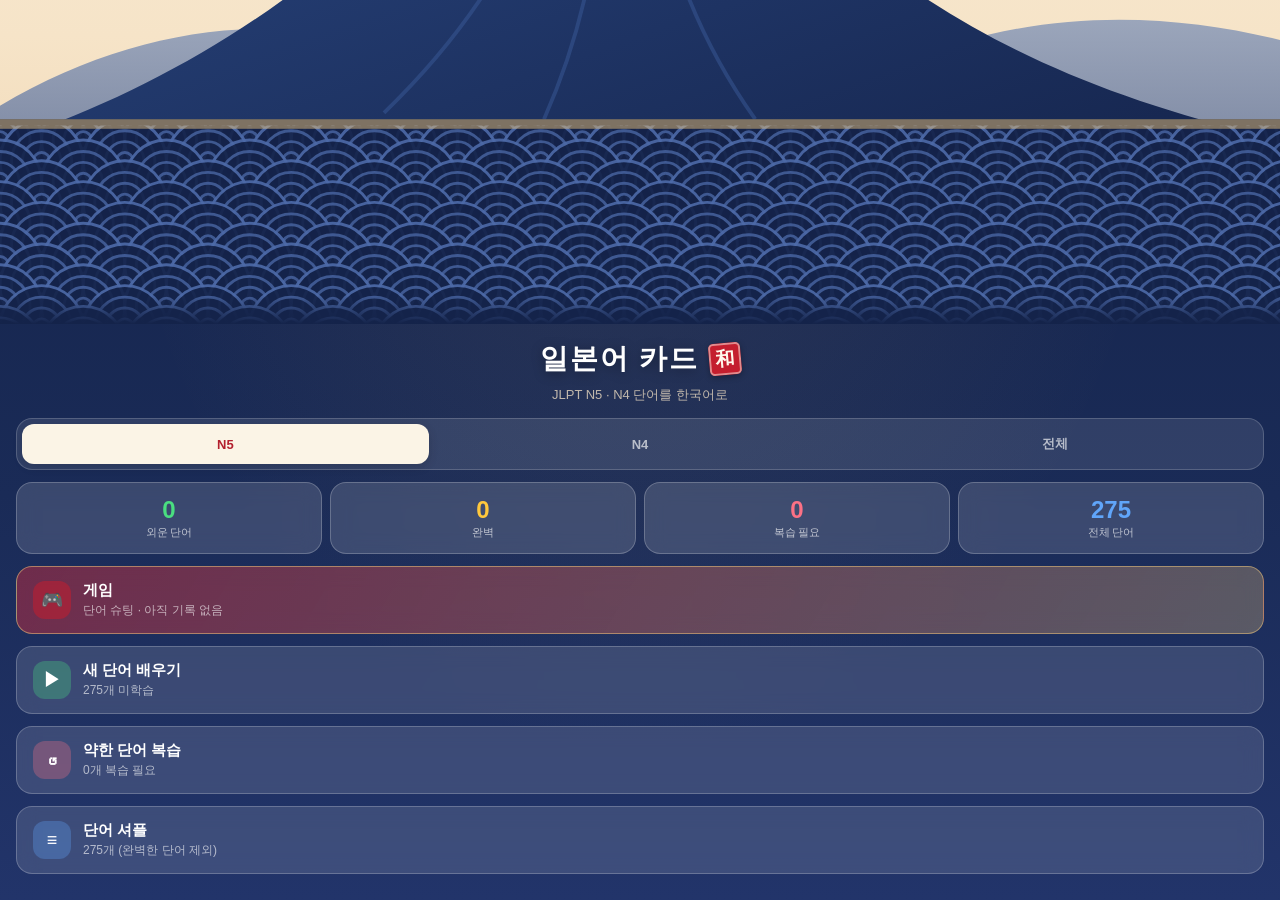
==== jp-card/index.html @ dd175179 "Add Japanese vocabulary card app (jp-card)" ====
<!DOCTYPE html>
<html lang="ko">
<head>
<meta charset="UTF-8">
<meta name="viewport" content="width=device-width, initial-scale=1, user-scalable=no">
<meta name="apple-mobile-web-app-capable" content="yes">
<meta name="apple-mobile-web-app-status-bar-style" content="black-translucent">
<meta name="apple-mobile-web-app-title" content="일본어 카드">
<title>일본어 카드</title>
<meta name="theme-color" content="#14234a">
<style>
*{box-sizing:border-box;margin:0;padding:0;-webkit-tap-highlight-color:transparent}
html,body{height:100%;font-family:-apple-system,sans-serif;color:#1a1a1a;overflow:hidden}
body{background:#1a1340;min-height:100%}

/* animated decorative background */
#bg{position:fixed;inset:0;z-index:0;overflow:hidden;background:linear-gradient(160deg,#2b1a5e 0%,#5b2a86 45%,#a13d8f 75%,#e2667a 100%)}
.orb{position:absolute;border-radius:50%;filter:blur(40px);opacity:0.55}
.orb1{width:260px;height:260px;background:#ff9ad5;top:-60px;left:-60px;animation:float1 14s ease-in-out infinite}
.orb2{width:220px;height:220px;background:#7afcff;bottom:-40px;right:-50px;animation:float2 16s ease-in-out infinite}
.orb3{width:180px;height:180px;background:#ffd76a;top:45%;left:60%;animation:float3 18s ease-in-out infinite}
@keyframes float1{0%,100%{transform:translate(0,0)}50%{transform:translate(30px,40px)}}
@keyframes float2{0%,100%{transform:translate(0,0)}50%{transform:translate(-25px,-35px)}}
@keyframes float3{0%,100%{transform:translate(0,0)}50%{transform:translate(-30px,25px)}}
.star{position:absolute;color:rgba(255,255,255,0.5);font-size:14px;animation:twinkle 3s ease-in-out infinite}
@keyframes twinkle{0%,100%{opacity:0.2}50%{opacity:0.8}}

#app{position:relative;z-index:1;display:flex;flex-direction:column;height:100vh;padding:max(env(safe-area-inset-top),20px) 16px max(env(safe-area-inset-bottom),16px) 16px}
.screen{display:none;flex-direction:column;height:100%}
.screen.active{display:flex}

/* HOME */
#home{gap:12px;justify-content:center}
#home h1{font-size:25px;font-weight:700;text-align:center;color:#fff;margin-bottom:2px;text-shadow:0 2px 10px rgba(0,0,0,0.25)}
.home-header{position:relative;display:flex;align-items:center;justify-content:center;margin-top:38px}
.settings-btn{position:absolute;right:0;top:-34px;background:rgba(255,255,255,0.15);border:none;font-size:20px;padding:8px 10px;border-radius:12px;cursor:pointer;line-height:1}
.settings-btn:active{background:rgba(255,255,255,0.3)}
.lang-btn{position:absolute;left:0;top:-34px;background:rgba(255,255,255,0.15);border:none;font-size:13px;font-weight:700;padding:8px 12px;border-radius:12px;cursor:pointer;line-height:1;color:#fff}
.lang-btn:active{background:rgba(255,255,255,0.3)}
.lang-modal-item{display:flex;align-items:center;justify-content:space-between;gap:12px;padding:14px 16px;border-radius:14px;background:#f7f5fc;cursor:pointer;margin-bottom:10px;font-size:15px;font-weight:600;color:#1a1a1a}
.lang-modal-item.active{background:#5b2a86;color:#fff}
.lang-modal-item:active{opacity:0.8}
.modal-overlay{position:fixed;inset:0;background:rgba(0,0,0,0.5);z-index:50;display:none;align-items:center;justify-content:center;padding:20px}
.modal-overlay.active{display:flex}
.modal-box{background:#fff;border-radius:20px;padding:24px 20px;width:100%;max-width:360px;box-shadow:0 12px 40px rgba(0,0,0,0.3)}
.modal-box h3{font-size:18px;font-weight:700;color:#1a1a1a;margin-bottom:16px;text-align:center}
.modal-item{display:flex;align-items:center;gap:12px;padding:14px 12px;border-radius:14px;background:#f7f5fc;cursor:pointer;margin-bottom:10px;font-size:15px;font-weight:600;color:#1a1a1a}
.modal-item:active{background:#ece7f7}
.modal-item .modal-icon{font-size:20px}
.modal-close{width:100%;padding:14px;border-radius:14px;border:none;background:#f0f0f0;color:#666;font-size:15px;font-weight:600;cursor:pointer;margin-top:6px}
#home .subtitle{text-align:center;color:rgba(255,255,255,0.65);font-size:13px;margin-top:-6px;margin-bottom:2px}

.topik-toggle{display:grid;grid-template-columns:1fr 1fr 1fr 1fr;gap:8px;background:rgba(255,255,255,0.1);padding:5px;border-radius:16px;border:1px solid rgba(255,255,255,0.18)}
.topik-btn{padding:11px 0;border-radius:12px;border:none;background:transparent;color:rgba(255,255,255,0.65);font-size:13px;white-space:nowrap;font-weight:700;cursor:pointer;transition:all 0.2s}
.topik-btn.active{background:rgba(255,255,255,0.95);color:#5b2a86;box-shadow:0 3px 10px rgba(0,0,0,0.15)}

.stat-row{display:grid;grid-template-columns:1fr 1fr 1fr 1fr;gap:8px}
.stat-card{background:rgba(255,255,255,0.14);backdrop-filter:blur(10px);border-radius:16px;padding:13px 10px;border:1px solid rgba(255,255,255,0.22);text-align:center}
.stat-card .num{font-size:24px;font-weight:700;color:#fff}
.stat-card .lbl{font-size:10.5px;color:rgba(255,255,255,0.68);margin-top:2px;font-weight:500}
.stat-card.green .num{color:#4ade80}
.stat-card.red .num{color:#fb7185}
.stat-card.blue .num{color:#60a5fa}
.stat-card.yellow .num{color:#ffc83d}

.menu-btn{background:rgba(255,255,255,0.13);backdrop-filter:blur(10px);border:1px solid rgba(255,255,255,0.22);border-radius:16px;padding:14px 16px;font-size:15px;font-weight:600;text-align:left;display:flex;align-items:center;gap:12px;cursor:pointer;width:100%;color:#fff;transition:background 0.15s}
.menu-btn:active{background:rgba(255,255,255,0.25)}
.menu-btn .icon{width:38px;height:38px;border-radius:12px;display:flex;align-items:center;justify-content:center;font-size:18px;flex-shrink:0}
.menu-btn .meta{font-size:12px;color:rgba(255,255,255,0.62);font-weight:400;margin-top:2px}
.icon-new{background:rgba(74,222,128,0.3)}
.icon-review{background:rgba(251,113,133,0.3)}
.icon-all{background:rgba(96,165,250,0.3)}
.icon-perfect{background:rgba(255,200,61,0.3)}
.icon-similar{background:rgba(255,138,210,0.3)}
.similar-group{background:rgba(255,255,255,0.13);backdrop-filter:blur(10px);border:1px solid rgba(255,255,255,0.22);border-radius:16px;padding:14px 16px;margin-bottom:10px}
.similar-group .similar-ko{font-size:22px;font-weight:700;color:#fff;margin-bottom:8px}
.similar-item{display:flex;align-items:baseline;gap:8px;padding:6px 0;border-top:1px solid rgba(255,255,255,0.12)}
.similar-item:first-of-type{border-top:none}
.similar-item .similar-jp{color:#fff;font-size:14px;font-weight:600}
.similar-item .similar-pos{color:rgba(255,255,255,0.55);font-size:11px}
.similar-item .similar-lv{color:rgba(255,255,255,0.45);font-size:11px;margin-left:auto}
#similar-list{overflow-y:auto;flex:1;padding-bottom:8px}
#level-bar{display:flex;gap:8px;overflow-x:auto;padding-bottom:2px;scrollbar-width:none}
#level-bar::-webkit-scrollbar{display:none}
.lv-btn{flex-shrink:0;padding:6px 14px;border-radius:99px;border:1px solid rgba(255,255,255,0.3);background:rgba(255,255,255,0.1);font-size:12px;cursor:pointer;font-weight:600;color:rgba(255,255,255,0.78);transition:all 0.15s}
.lv-btn.active{background:rgba(255,255,255,0.92);color:#5b2a86;border-color:transparent}

/* STUDY */
#study{gap:12px}
.top-bar{display:flex;align-items:center;gap:10px}
.back-btn{background:rgba(255,255,255,0.18);border:none;font-size:16px;padding:8px 10px;cursor:pointer;color:#fff;border-radius:10px;line-height:1}
.prog-wrap{flex:1;height:6px;background:rgba(255,255,255,0.22);border-radius:99px;overflow:hidden}
.prog-fill{height:100%;background:#4ade80;border-radius:99px;transition:width 0.3s}
.prog-label{font-size:13px;color:rgba(255,255,255,0.85);white-space:nowrap;font-weight:600}

.card-area{flex:1;display:flex;flex-direction:column;align-items:center;justify-content:center;gap:16px;perspective:1000px}
.card-outer{width:100%;cursor:pointer;max-width:420px}
.card-inner{width:100%;min-height:270px;position:relative;transform-style:preserve-3d;transition:transform 0.4s cubic-bezier(.4,0,.2,1)}
.card-inner.flipped{transform:rotateY(180deg)}
.face{position:absolute;inset:0;backface-visibility:hidden;background:#fff;border-radius:24px;box-shadow:0 10px 36px rgba(0,0,0,0.25);display:flex;flex-direction:column;align-items:center;justify-content:center;gap:8px;padding:28px 20px;min-height:270px}
.star-btn{position:absolute;bottom:12px;left:12px;background:none;border:none;font-size:32px;cursor:pointer;line-height:1;color:#ddd;transition:transform 0.15s}
.star-btn.starred{color:#ffc83d}
.star-btn:active{transform:scale(1.2)}
.face.back{transform:rotateY(180deg)}
.ko-word{font-size:48px;font-weight:700;letter-spacing:-1px;color:#1a1a1a}
.reading{font-size:15px;color:#aaa;letter-spacing:0.5px;font-weight:500}
.jp-word{font-size:30px;font-weight:700;color:#1a1a1a;text-align:center}
.hanja-word{font-size:14px;color:#888;margin-top:-4px}
.pos-badge{font-size:11px;background:#f3f0fb;color:#7c4fb0;padding:4px 12px;border-radius:99px;font-weight:600;margin-top:4px}
.tap-hint{font-size:12px;color:#ccc;position:absolute;bottom:16px;font-weight:500}
.example-wrap{display:flex;flex-direction:column;gap:6px;width:100%;max-width:420px}
.example-box{background:#fdf6e3;border-radius:14px;padding:9px 16px;text-align:center;width:100%;min-height:18px}
.example-box p{font-size:12.5px;color:#8a7a4e;margin:0;line-height:1.4}

.btn-row{display:grid;grid-template-columns:1fr 1fr;gap:10px;width:100%;max-width:420px}
.ans-btn{padding:16px;border-radius:16px;border:none;font-size:15px;font-weight:700;cursor:pointer;transition:transform 0.1s;box-shadow:0 4px 12px rgba(0,0,0,0.18)}
.ans-btn:active{transform:scale(0.96)}
.ans-btn:disabled{opacity:0.3;cursor:default;box-shadow:none}
#btn-ng{background:#fff;color:#e24b4a}
#btn-ok{background:#fff;color:#1D9E75}

/* DONE */
#done{gap:14px;justify-content:center;align-items:center;text-align:center}
#done h2{font-size:24px;font-weight:700;color:#fff}
#done .sub{color:rgba(255,255,255,0.7);font-size:15px}
.done-stat-row{display:grid;grid-template-columns:1fr 1fr;gap:10px;width:100%}
.done-btn{width:100%;padding:16px;border-radius:16px;border:none;font-size:15px;font-weight:700;cursor:pointer;box-shadow:0 4px 12px rgba(0,0,0,0.18)}
.done-btn:active{opacity:0.85}
.done-btn.white{background:#fff;color:#5b2a86}
.done-btn.danger{background:rgba(251,113,133,0.25);color:#fff;border:1px solid rgba(251,113,133,0.4)}
.done-btn:disabled{opacity:0.3;cursor:default}

#loading{position:fixed;inset:0;background:linear-gradient(160deg,#2b1a5e 0%,#5b2a86 45%,#a13d8f 75%,#e2667a 100%);display:flex;align-items:center;justify-content:center;font-size:15px;color:rgba(255,255,255,0.85);font-weight:600}

/* HOME scroll when tall */
#home{justify-content:flex-start;overflow-y:auto;scrollbar-width:none}
#home::-webkit-scrollbar{display:none}
#home>*{flex-shrink:0}
#home::before,#home::after{content:"";flex:1 0 0}
.menu-btn.game-btn{background:linear-gradient(120deg,rgba(255,200,61,0.32),rgba(255,138,210,0.32));border-color:rgba(255,220,140,0.55)}
.icon-game{background:rgba(255,200,61,0.45)}

/* GAME */
#game{gap:8px;padding-bottom:0}
.game-hud{display:flex;align-items:center;gap:10px;color:#fff}
.game-hud .hud-score{flex:1;text-align:center;font-weight:800;font-size:20px;letter-spacing:0.5px;font-variant-numeric:tabular-nums}
.game-hud .hud-lives{font-size:16px;letter-spacing:2px;min-width:64px;text-align:right}
.game-hud .hud-combo{position:absolute;left:50%;transform:translateX(-50%);top:46px;font-size:12px;font-weight:700;color:#ffd76a;pointer-events:none}
#game-stage{position:relative;flex:1;border-radius:20px;overflow:hidden;background:rgba(10,6,40,0.35);border:1px solid rgba(255,255,255,0.15);touch-action:none;user-select:none;-webkit-user-select:none}
#game-canvas{position:absolute;inset:0;width:100%;height:100%;display:block}
#game-overlay{position:absolute;inset:0;display:flex;flex-direction:column;align-items:center;justify-content:center;gap:10px;color:#fff;text-align:center;padding:20px;background:rgba(10,6,40,0.55)}
#game-overlay.hidden{display:none}
#game-overlay .big{font-size:56px;font-weight:800;text-shadow:0 4px 20px rgba(0,0,0,0.4)}
#game-overlay .hint{font-size:14px;color:rgba(255,255,255,0.8);line-height:1.6}

/* GAME OVER */
#gameover{gap:12px;align-items:center;text-align:center;overflow-y:auto}
#gameover h2{font-size:26px;font-weight:800;color:#fff;margin-top:auto}
.go-stats .num{font-size:20px!important}
#gameover .go-score{font-size:52px;font-weight:800;color:#ffd76a;line-height:1;font-variant-numeric:tabular-nums}
#gameover .go-record{font-size:13px;font-weight:700;color:#1a1340;background:#ffd76a;padding:4px 12px;border-radius:99px}
#gameover .go-sub{color:rgba(255,255,255,0.75);font-size:13px}
.go-stats{display:grid;grid-template-columns:1fr 1fr 1fr 1fr;gap:8px;width:100%}
.go-missed{width:100%;background:rgba(255,255,255,0.12);border:1px solid rgba(255,255,255,0.2);border-radius:16px;padding:12px 14px;text-align:left;color:#fff}
.go-missed h4{font-size:13px;font-weight:700;margin-bottom:6px;color:rgba(255,255,255,0.85)}
.go-missed .row{display:flex;gap:10px;padding:5px 0;border-top:1px solid rgba(255,255,255,0.1);font-size:14px}
.go-missed .row:first-of-type{border-top:none}
.go-missed .row b{min-width:84px}
.go-missed .row span{color:rgba(255,255,255,0.75)}
.go-missed .note{font-size:11px;color:rgba(255,255,255,0.55);margin-top:6px}
#gameover .done-btn{max-width:420px}
#gameover>:last-child{margin-bottom:auto}

.bk-desc{font-size:13px;color:#555;line-height:1.6;margin:-6px 0 10px;text-align:center}
.bk-code{width:100%;height:110px;border-radius:12px;border:1px solid #ddd;padding:10px;font-size:11px;font-family:ui-monospace,Menlo,monospace;color:#444;background:#f7f5fc;resize:none;word-break:break-all}
.bk-main{width:100%;padding:14px;border-radius:14px;border:none;background:#5b2a86;color:#fff;font-size:15px;font-weight:700;cursor:pointer;margin-top:10px}
.bk-main:active{opacity:0.85}
.bk-msg{font-size:13px;color:#1D9E75;text-align:center;min-height:18px;margin:8px 0 2px;line-height:1.5;font-weight:600}
.bk-msg.err{color:#e24b4a}

/* GAME v2 */
#game{background:transparent}
#game-stage{background:#070420;border:1px solid rgba(179,140,255,0.35);box-shadow:0 0 0 1px rgba(255,110,199,0.15),0 10px 40px rgba(0,0,0,0.45),inset 0 0 30px rgba(94,242,255,0.08)}
.game-hud .hud-score{font-size:24px;font-weight:900;background:linear-gradient(90deg,#ffe27a,#ff6ec7);-webkit-background-clip:text;background-clip:text;color:transparent;filter:drop-shadow(0 2px 6px rgba(255,110,199,0.45))}
.game-hud .hud-lives{display:flex;gap:4px;justify-content:flex-end;min-width:70px}
.game-hud .life{font-size:17px;color:#5ef2ff;text-shadow:0 0 8px rgba(94,242,255,0.9);transform:rotate(-45deg);display:inline-block;transition:all .3s}
.game-hud .life.lost{color:rgba(255,255,255,0.18);text-shadow:none;transform:rotate(-45deg) scale(0.8)}
#game-overlay{background:radial-gradient(ellipse at center,rgba(40,15,90,0.55),rgba(7,4,32,0.85));gap:14px}
.g-logo{font-size:44px;line-height:0.95;font-weight:900;letter-spacing:2px;font-style:italic;background:linear-gradient(180deg,#ffffff 0%,#ffe27a 45%,#ff6ec7 100%);-webkit-background-clip:text;background-clip:text;color:transparent;filter:drop-shadow(0 0 14px rgba(255,110,199,0.7)) drop-shadow(0 4px 0 rgba(60,20,110,0.9))}
#game-overlay .hint{font-size:15px;font-weight:700;color:#fff}
.g-ctrl{font-size:12px;color:rgba(200,220,255,0.7)}
.g-best{font-size:12px;font-weight:800;color:#ffe27a;background:rgba(255,226,122,0.12);border:1px solid rgba(255,226,122,0.4);padding:5px 12px;border-radius:99px}
.g-start{margin-top:8px;font-size:20px;font-weight:900;letter-spacing:3px;color:#5ef2ff;text-shadow:0 0 12px rgba(94,242,255,0.9);animation:gblink 1.1s ease-in-out infinite}
@keyframes gblink{0%,100%{opacity:1}50%{opacity:0.35}}
#gameover h2{font-style:italic;letter-spacing:1px;text-shadow:0 0 16px rgba(255,110,199,0.7)}
#gameover .go-score{background:linear-gradient(180deg,#fff,#ffe27a 50%,#ff6ec7);-webkit-background-clip:text;background-clip:text;color:transparent;filter:drop-shadow(0 0 12px rgba(255,110,199,0.6))}

.bk-sum{margin-top:8px;background:#f7f5fc;border-radius:10px;padding:6px 10px;text-align:left}
.bk-row{display:flex;gap:10px;font-size:12px;color:#444;padding:2px 0}
.bk-row b{min-width:34px;color:#5b2a86}
.bk-row span{flex:1;white-space:nowrap}
.bk-main.bk-sub{background:#efe9fb;color:#5b2a86}
.bk-msg .bk-sum{color:#444;font-weight:400}

.vc-list{max-height:46vh;overflow-y:auto;margin-bottom:6px}
.vc-item{display:flex;align-items:center;gap:10px;padding:12px 14px;border-radius:12px;background:#f7f5fc;margin-bottom:8px;cursor:pointer;font-size:14px;font-weight:600;color:#1a1a1a}
.vc-item.active{background:#5b2a86;color:#fff}
.vc-item .vc-sub{font-size:11px;font-weight:400;opacity:0.65;margin-left:auto;white-space:nowrap}
/* ===== 和風テーマ ===== */
#bg{background:radial-gradient(ellipse at 50% 0%,rgba(232,194,124,0.10),transparent 60%),linear-gradient(180deg,#14234a 0%,#1a2b57 55%,#22346a 100%)}
#home::before{display:none}
#home{gap:12px;margin:calc(-1 * max(env(safe-area-inset-top),20px)) -16px 0;padding:0 16px;height:calc(100% + max(env(safe-area-inset-top),20px))}
.hero{position:relative;flex-shrink:0;height:max(36vh,230px);margin:0 -16px;overflow:hidden}
.hero-svg{position:absolute;inset:0;width:100%;height:100%;display:block}
.hero::after{content:"";position:absolute;left:0;right:0;bottom:0;height:28px;background:linear-gradient(180deg,rgba(20,35,74,0),#14234a)}
.petal{position:absolute;top:-12px;width:9px;height:7px;background:#f8c3d1;border-radius:70% 0 70% 0;opacity:0;animation:petal 8s linear infinite;box-shadow:inset -1px -1px 0 rgba(226,87,122,0.35)}
@keyframes petal{0%{transform:translate(0,0) rotate(0);opacity:0}8%{opacity:.95}50%{transform:translate(70px,45vh) rotate(260deg)}85%{opacity:.85}100%{transform:translate(30px,62vh) rotate(520deg);opacity:0}}
.home-title{display:flex;align-items:center;justify-content:center;gap:10px;margin-top:4px}
#home h1{font-family:"Hiragino Mincho ProN","Yu Mincho","Noto Serif KR","Noto Serif JP",serif;font-size:28px;font-weight:700;letter-spacing:2px;margin:0;text-shadow:0 2px 12px rgba(0,0,0,0.35)}
.seal{display:inline-flex;align-items:center;justify-content:center;width:32px;height:32px;background:#c41e2e;color:#fff8ec;font-family:"Hiragino Mincho ProN","Yu Mincho",serif;font-size:19px;font-weight:700;border-radius:5px;transform:rotate(-5deg);box-shadow:0 2px 6px rgba(0,0,0,0.3),inset 0 0 0 2px rgba(255,248,236,0.5)}
#home .subtitle{margin-top:-4px;color:rgba(246,228,200,0.75)}
.topik-toggle{grid-template-columns:repeat(3,1fr)}
.topik-btn.active{background:#fbf4e6;color:#b3202e}
.menu-btn.game-btn{background:linear-gradient(120deg,rgba(214,44,58,0.45),rgba(232,194,124,0.30));border-color:rgba(232,194,124,0.55)}
.icon-game{background:rgba(196,30,46,0.55)}
.ko-word{font-family:-apple-system,"Hiragino Sans","Hiragino Kaku Gothic ProN","Noto Sans JP",sans-serif;letter-spacing:0;text-align:center;font-size:44px}
.reading{font-size:16px;color:#9a8f80}
.jp-word{font-family:-apple-system,"Apple SD Gothic Neo","Noto Sans KR",sans-serif}
.face{background:#fffdf8}
.pos-badge{background:#fbeeee;color:#b3202e}
.prog-fill{background:#e2404b}
.example-box{background:#fbf1dc}
.example-box p{color:#6e5530;font-size:13px}
.done-btn.white{color:#14234a}
.similar-group .similar-ko{font-family:-apple-system,"Hiragino Sans",sans-serif}
.similar-item .similar-w{color:#fff;font-size:16px;font-weight:700;font-family:-apple-system,"Hiragino Sans",sans-serif;min-width:64px}
#loading{display:none}

</style>
</head>
<body>
<div id="bg"></div>
<div id="app">
<div id="home" class="screen active">
  <div class="hero">
    <svg class="hero-svg" viewBox="0 0 400 300" preserveAspectRatio="xMidYMax slice" xmlns="http://www.w3.org/2000/svg" aria-hidden="true"><defs>
<linearGradient id="sky" x1="0" y1="0" x2="0" y2="1"><stop offset="0" stop-color="#fbf4e6"/><stop offset=".7" stop-color="#f6e4c8"/><stop offset="1" stop-color="#efd3ad"/></linearGradient>
<radialGradient id="sun" cx=".42" cy=".38" r=".7"><stop offset="0" stop-color="#e2404b"/><stop offset="1" stop-color="#c41e2e"/></radialGradient>
<linearGradient id="fuji" x1="0" y1="0" x2="1" y2="1"><stop offset="0" stop-color="#2c4a86"/><stop offset="1" stop-color="#16264f"/></linearGradient>
<linearGradient id="hill" x1="0" y1="0" x2="0" y2="1"><stop offset="0" stop-color="#7f93b8"/><stop offset="1" stop-color="#5d739f"/></linearGradient>
<clipPath id="seaClip"><rect x="0" y="238" width="400" height="62"/></clipPath>
</defs><rect width="400" height="300" fill="url(#sky)"/><circle cx="282" cy="98" r="62" fill="url(#sun)"/><rect x="-20" y="70" width="170" height="13" rx="6.5" fill="#e8c27c" opacity="0.55"/><rect x="-6" y="73" width="142" height="2" rx="1" fill="#fff6dd" opacity=".7"/><rect x="210" y="148" width="230" height="13" rx="6.5" fill="#e8c27c" opacity="0.6"/><rect x="224" y="151" width="202" height="2" rx="1" fill="#fff6dd" opacity=".7"/><rect x="30" y="176" width="160" height="13" rx="6.5" fill="#e8c27c" opacity="0.5"/><rect x="44" y="179" width="132" height="2" rx="1" fill="#fff6dd" opacity=".7"/><rect x="250" y="58" width="120" height="13" rx="6.5" fill="#e8c27c" opacity="0.45"/><rect x="264" y="61" width="92" height="2" rx="1" fill="#fff6dd" opacity=".7"/><path d="M-10 238 C40 205 90 200 140 218 C190 200 250 196 300 212 C340 200 380 205 410 214 L410 240 L-10 240Z" fill="url(#hill)" opacity=".75"/><path d="M10 240 C60 222 110 190 150 140 L172 112 Q180 104 188 106 Q196 104 204 112 L226 140 C266 190 316 222 390 240Z" fill="url(#fuji)"/><path d="M150 140 L172 112 Q180 104 188 106 Q196 104 204 112 L226 140 L216 146 L208 138 L199 152 L190 141 L181 154 L172 140 L163 150 L157 141Z" fill="#fbf7ef"/><path d="M190 106 L196 112 L199 152 L190 141Z" fill="#dfe6f2" opacity=".6"/><path d="M188 160 Q186 200 170 236 M206 168 Q214 205 236 236 M165 172 Q150 205 120 234" stroke="#3a5a98" stroke-width="1.2" fill="none" opacity=".5"/><rect x="0" y="236" width="400" height="64" fill="#14234a"/><g clip-path="url(#seaClip)"><circle cx="-13.0" cy="236.0" r="13.0" fill="#14234a" stroke="#4d6aa8" stroke-width=".9" opacity="0.9"/><circle cx="-13.0" cy="236.0" r="9.4" fill="none" stroke="#4d6aa8" stroke-width=".9" opacity="0.75"/><circle cx="-13.0" cy="236.0" r="6.0" fill="none" stroke="#4d6aa8" stroke-width=".9" opacity="0.75"/><circle cx="-13.0" cy="236.0" r="2.6" fill="none" stroke="#4d6aa8" stroke-width=".9" opacity="0.75"/><circle cx="13.0" cy="236.0" r="13.0" fill="#14234a" stroke="#4d6aa8" stroke-width=".9" opacity="0.9"/><circle cx="13.0" cy="236.0" r="9.4" fill="none" stroke="#4d6aa8" stroke-width=".9" opacity="0.75"/><circle cx="13.0" cy="236.0" r="6.0" fill="none" stroke="#4d6aa8" stroke-width=".9" opacity="0.75"/><circle cx="13.0" cy="236.0" r="2.6" fill="none" stroke="#4d6aa8" stroke-width=".9" opacity="0.75"/><circle cx="39.0" cy="236.0" r="13.0" fill="#14234a" stroke="#4d6aa8" stroke-width=".9" opacity="0.9"/><circle cx="39.0" cy="236.0" r="9.4" fill="none" stroke="#4d6aa8" stroke-width=".9" opacity="0.75"/><circle cx="39.0" cy="236.0" r="6.0" fill="none" stroke="#4d6aa8" stroke-width=".9" opacity="0.75"/><circle cx="39.0" cy="236.0" r="2.6" fill="none" stroke="#4d6aa8" stroke-width=".9" opacity="0.75"/><circle cx="65.0" cy="236.0" r="13.0" fill="#14234a" stroke="#4d6aa8" stroke-width=".9" opacity="0.9"/><circle cx="65.0" cy="236.0" r="9.4" fill="none" stroke="#4d6aa8" stroke-width=".9" opacity="0.75"/><circle cx="65.0" cy="236.0" r="6.0" fill="none" stroke="#4d6aa8" stroke-width=".9" opacity="0.75"/><circle cx="65.0" cy="236.0" r="2.6" fill="none" stroke="#4d6aa8" stroke-width=".9" opacity="0.75"/><circle cx="91.0" cy="236.0" r="13.0" fill="#14234a" stroke="#4d6aa8" stroke-width=".9" opacity="0.9"/><circle cx="91.0" cy="236.0" r="9.4" fill="none" stroke="#4d6aa8" stroke-width=".9" opacity="0.75"/><circle cx="91.0" cy="236.0" r="6.0" fill="none" stroke="#4d6aa8" stroke-width=".9" opacity="0.75"/><circle cx="91.0" cy="236.0" r="2.6" fill="none" stroke="#4d6aa8" stroke-width=".9" opacity="0.75"/><circle cx="117.0" cy="236.0" r="13.0" fill="#14234a" stroke="#4d6aa8" stroke-width=".9" opacity="0.9"/><circle cx="117.0" cy="236.0" r="9.4" fill="none" stroke="#4d6aa8" stroke-width=".9" opacity="0.75"/><circle cx="117.0" cy="236.0" r="6.0" fill="none" stroke="#4d6aa8" stroke-width=".9" opacity="0.75"/><circle cx="117.0" cy="236.0" r="2.6" fill="none" stroke="#4d6aa8" stroke-width=".9" opacity="0.75"/><circle cx="143.0" cy="236.0" r="13.0" fill="#14234a" stroke="#4d6aa8" stroke-width=".9" opacity="0.9"/><circle cx="143.0" cy="236.0" r="9.4" fill="none" stroke="#4d6aa8" stroke-width=".9" opacity="0.75"/><circle cx="143.0" cy="236.0" r="6.0" fill="none" stroke="#4d6aa8" stroke-width=".9" opacity="0.75"/><circle cx="143.0" cy="236.0" r="2.6" fill="none" stroke="#4d6aa8" stroke-width=".9" opacity="0.75"/><circle cx="169.0" cy="236.0" r="13.0" fill="#14234a" stroke="#4d6aa8" stroke-width=".9" opacity="0.9"/><circle cx="169.0" cy="236.0" r="9.4" fill="none" stroke="#4d6aa8" stroke-width=".9" opacity="0.75"/><circle cx="169.0" cy="236.0" r="6.0" fill="none" stroke="#4d6aa8" stroke-width=".9" opacity="0.75"/><circle cx="169.0" cy="236.0" r="2.6" fill="none" stroke="#4d6aa8" stroke-width=".9" opacity="0.75"/><circle cx="195.0" cy="236.0" r="13.0" fill="#14234a" stroke="#4d6aa8" stroke-width=".9" opacity="0.9"/><circle cx="195.0" cy="236.0" r="9.4" fill="none" stroke="#4d6aa8" stroke-width=".9" opacity="0.75"/><circle cx="195.0" cy="236.0" r="6.0" fill="none" stroke="#4d6aa8" stroke-width=".9" opacity="0.75"/><circle cx="195.0" cy="236.0" r="2.6" fill="none" stroke="#4d6aa8" stroke-width=".9" opacity="0.75"/><circle cx="221.0" cy="236.0" r="13.0" fill="#14234a" stroke="#4d6aa8" stroke-width=".9" opacity="0.9"/><circle cx="221.0" cy="236.0" r="9.4" fill="none" stroke="#4d6aa8" stroke-width=".9" opacity="0.75"/><circle cx="221.0" cy="236.0" r="6.0" fill="none" stroke="#4d6aa8" stroke-width=".9" opacity="0.75"/><circle cx="221.0" cy="236.0" r="2.6" fill="none" stroke="#4d6aa8" stroke-width=".9" opacity="0.75"/><circle cx="247.0" cy="236.0" r="13.0" fill="#14234a" stroke="#4d6aa8" stroke-width=".9" opacity="0.9"/><circle cx="247.0" cy="236.0" r="9.4" fill="none" stroke="#4d6aa8" stroke-width=".9" opacity="0.75"/><circle cx="247.0" cy="236.0" r="6.0" fill="none" stroke="#4d6aa8" stroke-width=".9" opacity="0.75"/><circle cx="247.0" cy="236.0" r="2.6" fill="none" stroke="#4d6aa8" stroke-width=".9" opacity="0.75"/><circle cx="273.0" cy="236.0" r="13.0" fill="#14234a" stroke="#4d6aa8" stroke-width=".9" opacity="0.9"/><circle cx="273.0" cy="236.0" r="9.4" fill="none" stroke="#4d6aa8" stroke-width=".9" opacity="0.75"/><circle cx="273.0" cy="236.0" r="6.0" fill="none" stroke="#4d6aa8" stroke-width=".9" opacity="0.75"/><circle cx="273.0" cy="236.0" r="2.6" fill="none" stroke="#4d6aa8" stroke-width=".9" opacity="0.75"/><circle cx="299.0" cy="236.0" r="13.0" fill="#14234a" stroke="#4d6aa8" stroke-width=".9" opacity="0.9"/><circle cx="299.0" cy="236.0" r="9.4" fill="none" stroke="#4d6aa8" stroke-width=".9" opacity="0.75"/><circle cx="299.0" cy="236.0" r="6.0" fill="none" stroke="#4d6aa8" stroke-width=".9" opacity="0.75"/><circle cx="299.0" cy="236.0" r="2.6" fill="none" stroke="#4d6aa8" stroke-width=".9" opacity="0.75"/><circle cx="325.0" cy="236.0" r="13.0" fill="#14234a" stroke="#4d6aa8" stroke-width=".9" opacity="0.9"/><circle cx="325.0" cy="236.0" r="9.4" fill="none" stroke="#4d6aa8" stroke-width=".9" opacity="0.75"/><circle cx="325.0" cy="236.0" r="6.0" fill="none" stroke="#4d6aa8" stroke-width=".9" opacity="0.75"/><circle cx="325.0" cy="236.0" r="2.6" fill="none" stroke="#4d6aa8" stroke-width=".9" opacity="0.75"/><circle cx="351.0" cy="236.0" r="13.0" fill="#14234a" stroke="#4d6aa8" stroke-width=".9" opacity="0.9"/><circle cx="351.0" cy="236.0" r="9.4" fill="none" stroke="#4d6aa8" stroke-width=".9" opacity="0.75"/><circle cx="351.0" cy="236.0" r="6.0" fill="none" stroke="#4d6aa8" stroke-width=".9" opacity="0.75"/><circle cx="351.0" cy="236.0" r="2.6" fill="none" stroke="#4d6aa8" stroke-width=".9" opacity="0.75"/><circle cx="377.0" cy="236.0" r="13.0" fill="#14234a" stroke="#4d6aa8" stroke-width=".9" opacity="0.9"/><circle cx="377.0" cy="236.0" r="9.4" fill="none" stroke="#4d6aa8" stroke-width=".9" opacity="0.75"/><circle cx="377.0" cy="236.0" r="6.0" fill="none" stroke="#4d6aa8" stroke-width=".9" opacity="0.75"/><circle cx="377.0" cy="236.0" r="2.6" fill="none" stroke="#4d6aa8" stroke-width=".9" opacity="0.75"/><circle cx="403.0" cy="236.0" r="13.0" fill="#14234a" stroke="#4d6aa8" stroke-width=".9" opacity="0.9"/><circle cx="403.0" cy="236.0" r="9.4" fill="none" stroke="#4d6aa8" stroke-width=".9" opacity="0.75"/><circle cx="403.0" cy="236.0" r="6.0" fill="none" stroke="#4d6aa8" stroke-width=".9" opacity="0.75"/><circle cx="403.0" cy="236.0" r="2.6" fill="none" stroke="#4d6aa8" stroke-width=".9" opacity="0.75"/><circle cx="0.0" cy="242.5" r="13.0" fill="#14234a" stroke="#4d6aa8" stroke-width=".9" opacity="0.9"/><circle cx="0.0" cy="242.5" r="9.4" fill="none" stroke="#4d6aa8" stroke-width=".9" opacity="0.75"/><circle cx="0.0" cy="242.5" r="6.0" fill="none" stroke="#4d6aa8" stroke-width=".9" opacity="0.75"/><circle cx="0.0" cy="242.5" r="2.6" fill="none" stroke="#4d6aa8" stroke-width=".9" opacity="0.75"/><circle cx="26.0" cy="242.5" r="13.0" fill="#14234a" stroke="#4d6aa8" stroke-width=".9" opacity="0.9"/><circle cx="26.0" cy="242.5" r="9.4" fill="none" stroke="#4d6aa8" stroke-width=".9" opacity="0.75"/><circle cx="26.0" cy="242.5" r="6.0" fill="none" stroke="#4d6aa8" stroke-width=".9" opacity="0.75"/><circle cx="26.0" cy="242.5" r="2.6" fill="none" stroke="#4d6aa8" stroke-width=".9" opacity="0.75"/><circle cx="52.0" cy="242.5" r="13.0" fill="#14234a" stroke="#4d6aa8" stroke-width=".9" opacity="0.9"/><circle cx="52.0" cy="242.5" r="9.4" fill="none" stroke="#4d6aa8" stroke-width=".9" opacity="0.75"/><circle cx="52.0" cy="242.5" r="6.0" fill="none" stroke="#4d6aa8" stroke-width=".9" opacity="0.75"/><circle cx="52.0" cy="242.5" r="2.6" fill="none" stroke="#4d6aa8" stroke-width=".9" opacity="0.75"/><circle cx="78.0" cy="242.5" r="13.0" fill="#14234a" stroke="#4d6aa8" stroke-width=".9" opacity="0.9"/><circle cx="78.0" cy="242.5" r="9.4" fill="none" stroke="#4d6aa8" stroke-width=".9" opacity="0.75"/><circle cx="78.0" cy="242.5" r="6.0" fill="none" stroke="#4d6aa8" stroke-width=".9" opacity="0.75"/><circle cx="78.0" cy="242.5" r="2.6" fill="none" stroke="#4d6aa8" stroke-width=".9" opacity="0.75"/><circle cx="104.0" cy="242.5" r="13.0" fill="#14234a" stroke="#4d6aa8" stroke-width=".9" opacity="0.9"/><circle cx="104.0" cy="242.5" r="9.4" fill="none" stroke="#4d6aa8" stroke-width=".9" opacity="0.75"/><circle cx="104.0" cy="242.5" r="6.0" fill="none" stroke="#4d6aa8" stroke-width=".9" opacity="0.75"/><circle cx="104.0" cy="242.5" r="2.6" fill="none" stroke="#4d6aa8" stroke-width=".9" opacity="0.75"/><circle cx="130.0" cy="242.5" r="13.0" fill="#14234a" stroke="#4d6aa8" stroke-width=".9" opacity="0.9"/><circle cx="130.0" cy="242.5" r="9.4" fill="none" stroke="#4d6aa8" stroke-width=".9" opacity="0.75"/><circle cx="130.0" cy="242.5" r="6.0" fill="none" stroke="#4d6aa8" stroke-width=".9" opacity="0.75"/><circle cx="130.0" cy="242.5" r="2.6" fill="none" stroke="#4d6aa8" stroke-width=".9" opacity="0.75"/><circle cx="156.0" cy="242.5" r="13.0" fill="#14234a" stroke="#4d6aa8" stroke-width=".9" opacity="0.9"/><circle cx="156.0" cy="242.5" r="9.4" fill="none" stroke="#4d6aa8" stroke-width=".9" opacity="0.75"/><circle cx="156.0" cy="242.5" r="6.0" fill="none" stroke="#4d6aa8" stroke-width=".9" opacity="0.75"/><circle cx="156.0" cy="242.5" r="2.6" fill="none" stroke="#4d6aa8" stroke-width=".9" opacity="0.75"/><circle cx="182.0" cy="242.5" r="13.0" fill="#14234a" stroke="#4d6aa8" stroke-width=".9" opacity="0.9"/><circle cx="182.0" cy="242.5" r="9.4" fill="none" stroke="#4d6aa8" stroke-width=".9" opacity="0.75"/><circle cx="182.0" cy="242.5" r="6.0" fill="none" stroke="#4d6aa8" stroke-width=".9" opacity="0.75"/><circle cx="182.0" cy="242.5" r="2.6" fill="none" stroke="#4d6aa8" stroke-width=".9" opacity="0.75"/><circle cx="208.0" cy="242.5" r="13.0" fill="#14234a" stroke="#4d6aa8" stroke-width=".9" opacity="0.9"/><circle cx="208.0" cy="242.5" r="9.4" fill="none" stroke="#4d6aa8" stroke-width=".9" opacity="0.75"/><circle cx="208.0" cy="242.5" r="6.0" fill="none" stroke="#4d6aa8" stroke-width=".9" opacity="0.75"/><circle cx="208.0" cy="242.5" r="2.6" fill="none" stroke="#4d6aa8" stroke-width=".9" opacity="0.75"/><circle cx="234.0" cy="242.5" r="13.0" fill="#14234a" stroke="#4d6aa8" stroke-width=".9" opacity="0.9"/><circle cx="234.0" cy="242.5" r="9.4" fill="none" stroke="#4d6aa8" stroke-width=".9" opacity="0.75"/><circle cx="234.0" cy="242.5" r="6.0" fill="none" stroke="#4d6aa8" stroke-width=".9" opacity="0.75"/><circle cx="234.0" cy="242.5" r="2.6" fill="none" stroke="#4d6aa8" stroke-width=".9" opacity="0.75"/><circle cx="260.0" cy="242.5" r="13.0" fill="#14234a" stroke="#4d6aa8" stroke-width=".9" opacity="0.9"/><circle cx="260.0" cy="242.5" r="9.4" fill="none" stroke="#4d6aa8" stroke-width=".9" opacity="0.75"/><circle cx="260.0" cy="242.5" r="6.0" fill="none" stroke="#4d6aa8" stroke-width=".9" opacity="0.75"/><circle cx="260.0" cy="242.5" r="2.6" fill="none" stroke="#4d6aa8" stroke-width=".9" opacity="0.75"/><circle cx="286.0" cy="242.5" r="13.0" fill="#14234a" stroke="#4d6aa8" stroke-width=".9" opacity="0.9"/><circle cx="286.0" cy="242.5" r="9.4" fill="none" stroke="#4d6aa8" stroke-width=".9" opacity="0.75"/><circle cx="286.0" cy="242.5" r="6.0" fill="none" stroke="#4d6aa8" stroke-width=".9" opacity="0.75"/><circle cx="286.0" cy="242.5" r="2.6" fill="none" stroke="#4d6aa8" stroke-width=".9" opacity="0.75"/><circle cx="312.0" cy="242.5" r="13.0" fill="#14234a" stroke="#4d6aa8" stroke-width=".9" opacity="0.9"/><circle cx="312.0" cy="242.5" r="9.4" fill="none" stroke="#4d6aa8" stroke-width=".9" opacity="0.75"/><circle cx="312.0" cy="242.5" r="6.0" fill="none" stroke="#4d6aa8" stroke-width=".9" opacity="0.75"/><circle cx="312.0" cy="242.5" r="2.6" fill="none" stroke="#4d6aa8" stroke-width=".9" opacity="0.75"/><circle cx="338.0" cy="242.5" r="13.0" fill="#14234a" stroke="#4d6aa8" stroke-width=".9" opacity="0.9"/><circle cx="338.0" cy="242.5" r="9.4" fill="none" stroke="#4d6aa8" stroke-width=".9" opacity="0.75"/><circle cx="338.0" cy="242.5" r="6.0" fill="none" stroke="#4d6aa8" stroke-width=".9" opacity="0.75"/><circle cx="338.0" cy="242.5" r="2.6" fill="none" stroke="#4d6aa8" stroke-width=".9" opacity="0.75"/><circle cx="364.0" cy="242.5" r="13.0" fill="#14234a" stroke="#4d6aa8" stroke-width=".9" opacity="0.9"/><circle cx="364.0" cy="242.5" r="9.4" fill="none" stroke="#4d6aa8" stroke-width=".9" opacity="0.75"/><circle cx="364.0" cy="242.5" r="6.0" fill="none" stroke="#4d6aa8" stroke-width=".9" opacity="0.75"/><circle cx="364.0" cy="242.5" r="2.6" fill="none" stroke="#4d6aa8" stroke-width=".9" opacity="0.75"/><circle cx="390.0" cy="242.5" r="13.0" fill="#14234a" stroke="#4d6aa8" stroke-width=".9" opacity="0.9"/><circle cx="390.0" cy="242.5" r="9.4" fill="none" stroke="#4d6aa8" stroke-width=".9" opacity="0.75"/><circle cx="390.0" cy="242.5" r="6.0" fill="none" stroke="#4d6aa8" stroke-width=".9" opacity="0.75"/><circle cx="390.0" cy="242.5" r="2.6" fill="none" stroke="#4d6aa8" stroke-width=".9" opacity="0.75"/><circle cx="-13.0" cy="249.0" r="13.0" fill="#14234a" stroke="#4d6aa8" stroke-width=".9" opacity="0.9"/><circle cx="-13.0" cy="249.0" r="9.4" fill="none" stroke="#4d6aa8" stroke-width=".9" opacity="0.75"/><circle cx="-13.0" cy="249.0" r="6.0" fill="none" stroke="#4d6aa8" stroke-width=".9" opacity="0.75"/><circle cx="-13.0" cy="249.0" r="2.6" fill="none" stroke="#4d6aa8" stroke-width=".9" opacity="0.75"/><circle cx="13.0" cy="249.0" r="13.0" fill="#14234a" stroke="#4d6aa8" stroke-width=".9" opacity="0.9"/><circle cx="13.0" cy="249.0" r="9.4" fill="none" stroke="#4d6aa8" stroke-width=".9" opacity="0.75"/><circle cx="13.0" cy="249.0" r="6.0" fill="none" stroke="#4d6aa8" stroke-width=".9" opacity="0.75"/><circle cx="13.0" cy="249.0" r="2.6" fill="none" stroke="#4d6aa8" stroke-width=".9" opacity="0.75"/><circle cx="39.0" cy="249.0" r="13.0" fill="#14234a" stroke="#4d6aa8" stroke-width=".9" opacity="0.9"/><circle cx="39.0" cy="249.0" r="9.4" fill="none" stroke="#4d6aa8" stroke-width=".9" opacity="0.75"/><circle cx="39.0" cy="249.0" r="6.0" fill="none" stroke="#4d6aa8" stroke-width=".9" opacity="0.75"/><circle cx="39.0" cy="249.0" r="2.6" fill="none" stroke="#4d6aa8" stroke-width=".9" opacity="0.75"/><circle cx="65.0" cy="249.0" r="13.0" fill="#14234a" stroke="#4d6aa8" stroke-width=".9" opacity="0.9"/><circle cx="65.0" cy="249.0" r="9.4" fill="none" stroke="#4d6aa8" stroke-width=".9" opacity="0.75"/><circle cx="65.0" cy="249.0" r="6.0" fill="none" stroke="#4d6aa8" stroke-width=".9" opacity="0.75"/><circle cx="65.0" cy="249.0" r="2.6" fill="none" stroke="#4d6aa8" stroke-width=".9" opacity="0.75"/><circle cx="91.0" cy="249.0" r="13.0" fill="#14234a" stroke="#4d6aa8" stroke-width=".9" opacity="0.9"/><circle cx="91.0" cy="249.0" r="9.4" fill="none" stroke="#4d6aa8" stroke-width=".9" opacity="0.75"/><circle cx="91.0" cy="249.0" r="6.0" fill="none" stroke="#4d6aa8" stroke-width=".9" opacity="0.75"/><circle cx="91.0" cy="249.0" r="2.6" fill="none" stroke="#4d6aa8" stroke-width=".9" opacity="0.75"/><circle cx="117.0" cy="249.0" r="13.0" fill="#14234a" stroke="#4d6aa8" stroke-width=".9" opacity="0.9"/><circle cx="117.0" cy="249.0" r="9.4" fill="none" stroke="#4d6aa8" stroke-width=".9" opacity="0.75"/><circle cx="117.0" cy="249.0" r="6.0" fill="none" stroke="#4d6aa8" stroke-width=".9" opacity="0.75"/><circle cx="117.0" cy="249.0" r="2.6" fill="none" stroke="#4d6aa8" stroke-width=".9" opacity="0.75"/><circle cx="143.0" cy="249.0" r="13.0" fill="#14234a" stroke="#4d6aa8" stroke-width=".9" opacity="0.9"/><circle cx="143.0" cy="249.0" r="9.4" fill="none" stroke="#4d6aa8" stroke-width=".9" opacity="0.75"/><circle cx="143.0" cy="249.0" r="6.0" fill="none" stroke="#4d6aa8" stroke-width=".9" opacity="0.75"/><circle cx="143.0" cy="249.0" r="2.6" fill="none" stroke="#4d6aa8" stroke-width=".9" opacity="0.75"/><circle cx="169.0" cy="249.0" r="13.0" fill="#14234a" stroke="#4d6aa8" stroke-width=".9" opacity="0.9"/><circle cx="169.0" cy="249.0" r="9.4" fill="none" stroke="#4d6aa8" stroke-width=".9" opacity="0.75"/><circle cx="169.0" cy="249.0" r="6.0" fill="none" stroke="#4d6aa8" stroke-width=".9" opacity="0.75"/><circle cx="169.0" cy="249.0" r="2.6" fill="none" stroke="#4d6aa8" stroke-width=".9" opacity="0.75"/><circle cx="195.0" cy="249.0" r="13.0" fill="#14234a" stroke="#4d6aa8" stroke-width=".9" opacity="0.9"/><circle cx="195.0" cy="249.0" r="9.4" fill="none" stroke="#4d6aa8" stroke-width=".9" opacity="0.75"/><circle cx="195.0" cy="249.0" r="6.0" fill="none" stroke="#4d6aa8" stroke-width=".9" opacity="0.75"/><circle cx="195.0" cy="249.0" r="2.6" fill="none" stroke="#4d6aa8" stroke-width=".9" opacity="0.75"/><circle cx="221.0" cy="249.0" r="13.0" fill="#14234a" stroke="#4d6aa8" stroke-width=".9" opacity="0.9"/><circle cx="221.0" cy="249.0" r="9.4" fill="none" stroke="#4d6aa8" stroke-width=".9" opacity="0.75"/><circle cx="221.0" cy="249.0" r="6.0" fill="none" stroke="#4d6aa8" stroke-width=".9" opacity="0.75"/><circle cx="221.0" cy="249.0" r="2.6" fill="none" stroke="#4d6aa8" stroke-width=".9" opacity="0.75"/><circle cx="247.0" cy="249.0" r="13.0" fill="#14234a" stroke="#4d6aa8" stroke-width=".9" opacity="0.9"/><circle cx="247.0" cy="249.0" r="9.4" fill="none" stroke="#4d6aa8" stroke-width=".9" opacity="0.75"/><circle cx="247.0" cy="249.0" r="6.0" fill="none" stroke="#4d6aa8" stroke-width=".9" opacity="0.75"/><circle cx="247.0" cy="249.0" r="2.6" fill="none" stroke="#4d6aa8" stroke-width=".9" opacity="0.75"/><circle cx="273.0" cy="249.0" r="13.0" fill="#14234a" stroke="#4d6aa8" stroke-width=".9" opacity="0.9"/><circle cx="273.0" cy="249.0" r="9.4" fill="none" stroke="#4d6aa8" stroke-width=".9" opacity="0.75"/><circle cx="273.0" cy="249.0" r="6.0" fill="none" stroke="#4d6aa8" stroke-width=".9" opacity="0.75"/><circle cx="273.0" cy="249.0" r="2.6" fill="none" stroke="#4d6aa8" stroke-width=".9" opacity="0.75"/><circle cx="299.0" cy="249.0" r="13.0" fill="#14234a" stroke="#4d6aa8" stroke-width=".9" opacity="0.9"/><circle cx="299.0" cy="249.0" r="9.4" fill="none" stroke="#4d6aa8" stroke-width=".9" opacity="0.75"/><circle cx="299.0" cy="249.0" r="6.0" fill="none" stroke="#4d6aa8" stroke-width=".9" opacity="0.75"/><circle cx="299.0" cy="249.0" r="2.6" fill="none" stroke="#4d6aa8" stroke-width=".9" opacity="0.75"/><circle cx="325.0" cy="249.0" r="13.0" fill="#14234a" stroke="#4d6aa8" stroke-width=".9" opacity="0.9"/><circle cx="325.0" cy="249.0" r="9.4" fill="none" stroke="#4d6aa8" stroke-width=".9" opacity="0.75"/><circle cx="325.0" cy="249.0" r="6.0" fill="none" stroke="#4d6aa8" stroke-width=".9" opacity="0.75"/><circle cx="325.0" cy="249.0" r="2.6" fill="none" stroke="#4d6aa8" stroke-width=".9" opacity="0.75"/><circle cx="351.0" cy="249.0" r="13.0" fill="#14234a" stroke="#4d6aa8" stroke-width=".9" opacity="0.9"/><circle cx="351.0" cy="249.0" r="9.4" fill="none" stroke="#4d6aa8" stroke-width=".9" opacity="0.75"/><circle cx="351.0" cy="249.0" r="6.0" fill="none" stroke="#4d6aa8" stroke-width=".9" opacity="0.75"/><circle cx="351.0" cy="249.0" r="2.6" fill="none" stroke="#4d6aa8" stroke-width=".9" opacity="0.75"/><circle cx="377.0" cy="249.0" r="13.0" fill="#14234a" stroke="#4d6aa8" stroke-width=".9" opacity="0.9"/><circle cx="377.0" cy="249.0" r="9.4" fill="none" stroke="#4d6aa8" stroke-width=".9" opacity="0.75"/><circle cx="377.0" cy="249.0" r="6.0" fill="none" stroke="#4d6aa8" stroke-width=".9" opacity="0.75"/><circle cx="377.0" cy="249.0" r="2.6" fill="none" stroke="#4d6aa8" stroke-width=".9" opacity="0.75"/><circle cx="403.0" cy="249.0" r="13.0" fill="#14234a" stroke="#4d6aa8" stroke-width=".9" opacity="0.9"/><circle cx="403.0" cy="249.0" r="9.4" fill="none" stroke="#4d6aa8" stroke-width=".9" opacity="0.75"/><circle cx="403.0" cy="249.0" r="6.0" fill="none" stroke="#4d6aa8" stroke-width=".9" opacity="0.75"/><circle cx="403.0" cy="249.0" r="2.6" fill="none" stroke="#4d6aa8" stroke-width=".9" opacity="0.75"/><circle cx="0.0" cy="255.5" r="13.0" fill="#14234a" stroke="#4d6aa8" stroke-width=".9" opacity="0.9"/><circle cx="0.0" cy="255.5" r="9.4" fill="none" stroke="#4d6aa8" stroke-width=".9" opacity="0.75"/><circle cx="0.0" cy="255.5" r="6.0" fill="none" stroke="#4d6aa8" stroke-width=".9" opacity="0.75"/><circle cx="0.0" cy="255.5" r="2.6" fill="none" stroke="#4d6aa8" stroke-width=".9" opacity="0.75"/><circle cx="26.0" cy="255.5" r="13.0" fill="#14234a" stroke="#4d6aa8" stroke-width=".9" opacity="0.9"/><circle cx="26.0" cy="255.5" r="9.4" fill="none" stroke="#4d6aa8" stroke-width=".9" opacity="0.75"/><circle cx="26.0" cy="255.5" r="6.0" fill="none" stroke="#4d6aa8" stroke-width=".9" opacity="0.75"/><circle cx="26.0" cy="255.5" r="2.6" fill="none" stroke="#4d6aa8" stroke-width=".9" opacity="0.75"/><circle cx="52.0" cy="255.5" r="13.0" fill="#14234a" stroke="#4d6aa8" stroke-width=".9" opacity="0.9"/><circle cx="52.0" cy="255.5" r="9.4" fill="none" stroke="#4d6aa8" stroke-width=".9" opacity="0.75"/><circle cx="52.0" cy="255.5" r="6.0" fill="none" stroke="#4d6aa8" stroke-width=".9" opacity="0.75"/><circle cx="52.0" cy="255.5" r="2.6" fill="none" stroke="#4d6aa8" stroke-width=".9" opacity="0.75"/><circle cx="78.0" cy="255.5" r="13.0" fill="#14234a" stroke="#4d6aa8" stroke-width=".9" opacity="0.9"/><circle cx="78.0" cy="255.5" r="9.4" fill="none" stroke="#4d6aa8" stroke-width=".9" opacity="0.75"/><circle cx="78.0" cy="255.5" r="6.0" fill="none" stroke="#4d6aa8" stroke-width=".9" opacity="0.75"/><circle cx="78.0" cy="255.5" r="2.6" fill="none" stroke="#4d6aa8" stroke-width=".9" opacity="0.75"/><circle cx="104.0" cy="255.5" r="13.0" fill="#14234a" stroke="#4d6aa8" stroke-width=".9" opacity="0.9"/><circle cx="104.0" cy="255.5" r="9.4" fill="none" stroke="#4d6aa8" stroke-width=".9" opacity="0.75"/><circle cx="104.0" cy="255.5" r="6.0" fill="none" stroke="#4d6aa8" stroke-width=".9" opacity="0.75"/><circle cx="104.0" cy="255.5" r="2.6" fill="none" stroke="#4d6aa8" stroke-width=".9" opacity="0.75"/><circle cx="130.0" cy="255.5" r="13.0" fill="#14234a" stroke="#4d6aa8" stroke-width=".9" opacity="0.9"/><circle cx="130.0" cy="255.5" r="9.4" fill="none" stroke="#4d6aa8" stroke-width=".9" opacity="0.75"/><circle cx="130.0" cy="255.5" r="6.0" fill="none" stroke="#4d6aa8" stroke-width=".9" opacity="0.75"/><circle cx="130.0" cy="255.5" r="2.6" fill="none" stroke="#4d6aa8" stroke-width=".9" opacity="0.75"/><circle cx="156.0" cy="255.5" r="13.0" fill="#14234a" stroke="#4d6aa8" stroke-width=".9" opacity="0.9"/><circle cx="156.0" cy="255.5" r="9.4" fill="none" stroke="#4d6aa8" stroke-width=".9" opacity="0.75"/><circle cx="156.0" cy="255.5" r="6.0" fill="none" stroke="#4d6aa8" stroke-width=".9" opacity="0.75"/><circle cx="156.0" cy="255.5" r="2.6" fill="none" stroke="#4d6aa8" stroke-width=".9" opacity="0.75"/><circle cx="182.0" cy="255.5" r="13.0" fill="#14234a" stroke="#4d6aa8" stroke-width=".9" opacity="0.9"/><circle cx="182.0" cy="255.5" r="9.4" fill="none" stroke="#4d6aa8" stroke-width=".9" opacity="0.75"/><circle cx="182.0" cy="255.5" r="6.0" fill="none" stroke="#4d6aa8" stroke-width=".9" opacity="0.75"/><circle cx="182.0" cy="255.5" r="2.6" fill="none" stroke="#4d6aa8" stroke-width=".9" opacity="0.75"/><circle cx="208.0" cy="255.5" r="13.0" fill="#14234a" stroke="#4d6aa8" stroke-width=".9" opacity="0.9"/><circle cx="208.0" cy="255.5" r="9.4" fill="none" stroke="#4d6aa8" stroke-width=".9" opacity="0.75"/><circle cx="208.0" cy="255.5" r="6.0" fill="none" stroke="#4d6aa8" stroke-width=".9" opacity="0.75"/><circle cx="208.0" cy="255.5" r="2.6" fill="none" stroke="#4d6aa8" stroke-width=".9" opacity="0.75"/><circle cx="234.0" cy="255.5" r="13.0" fill="#14234a" stroke="#4d6aa8" stroke-width=".9" opacity="0.9"/><circle cx="234.0" cy="255.5" r="9.4" fill="none" stroke="#4d6aa8" stroke-width=".9" opacity="0.75"/><circle cx="234.0" cy="255.5" r="6.0" fill="none" stroke="#4d6aa8" stroke-width=".9" opacity="0.75"/><circle cx="234.0" cy="255.5" r="2.6" fill="none" stroke="#4d6aa8" stroke-width=".9" opacity="0.75"/><circle cx="260.0" cy="255.5" r="13.0" fill="#14234a" stroke="#4d6aa8" stroke-width=".9" opacity="0.9"/><circle cx="260.0" cy="255.5" r="9.4" fill="none" stroke="#4d6aa8" stroke-width=".9" opacity="0.75"/><circle cx="260.0" cy="255.5" r="6.0" fill="none" stroke="#4d6aa8" stroke-width=".9" opacity="0.75"/><circle cx="260.0" cy="255.5" r="2.6" fill="none" stroke="#4d6aa8" stroke-width=".9" opacity="0.75"/><circle cx="286.0" cy="255.5" r="13.0" fill="#14234a" stroke="#4d6aa8" stroke-width=".9" opacity="0.9"/><circle cx="286.0" cy="255.5" r="9.4" fill="none" stroke="#4d6aa8" stroke-width=".9" opacity="0.75"/><circle cx="286.0" cy="255.5" r="6.0" fill="none" stroke="#4d6aa8" stroke-width=".9" opacity="0.75"/><circle cx="286.0" cy="255.5" r="2.6" fill="none" stroke="#4d6aa8" stroke-width=".9" opacity="0.75"/><circle cx="312.0" cy="255.5" r="13.0" fill="#14234a" stroke="#4d6aa8" stroke-width=".9" opacity="0.9"/><circle cx="312.0" cy="255.5" r="9.4" fill="none" stroke="#4d6aa8" stroke-width=".9" opacity="0.75"/><circle cx="312.0" cy="255.5" r="6.0" fill="none" stroke="#4d6aa8" stroke-width=".9" opacity="0.75"/><circle cx="312.0" cy="255.5" r="2.6" fill="none" stroke="#4d6aa8" stroke-width=".9" opacity="0.75"/><circle cx="338.0" cy="255.5" r="13.0" fill="#14234a" stroke="#4d6aa8" stroke-width=".9" opacity="0.9"/><circle cx="338.0" cy="255.5" r="9.4" fill="none" stroke="#4d6aa8" stroke-width=".9" opacity="0.75"/><circle cx="338.0" cy="255.5" r="6.0" fill="none" stroke="#4d6aa8" stroke-width=".9" opacity="0.75"/><circle cx="338.0" cy="255.5" r="2.6" fill="none" stroke="#4d6aa8" stroke-width=".9" opacity="0.75"/><circle cx="364.0" cy="255.5" r="13.0" fill="#14234a" stroke="#4d6aa8" stroke-width=".9" opacity="0.9"/><circle cx="364.0" cy="255.5" r="9.4" fill="none" stroke="#4d6aa8" stroke-width=".9" opacity="0.75"/><circle cx="364.0" cy="255.5" r="6.0" fill="none" stroke="#4d6aa8" stroke-width=".9" opacity="0.75"/><circle cx="364.0" cy="255.5" r="2.6" fill="none" stroke="#4d6aa8" stroke-width=".9" opacity="0.75"/><circle cx="390.0" cy="255.5" r="13.0" fill="#14234a" stroke="#4d6aa8" stroke-width=".9" opacity="0.9"/><circle cx="390.0" cy="255.5" r="9.4" fill="none" stroke="#4d6aa8" stroke-width=".9" opacity="0.75"/><circle cx="390.0" cy="255.5" r="6.0" fill="none" stroke="#4d6aa8" stroke-width=".9" opacity="0.75"/><circle cx="390.0" cy="255.5" r="2.6" fill="none" stroke="#4d6aa8" stroke-width=".9" opacity="0.75"/><circle cx="-13.0" cy="262.0" r="13.0" fill="#14234a" stroke="#4d6aa8" stroke-width=".9" opacity="0.9"/><circle cx="-13.0" cy="262.0" r="9.4" fill="none" stroke="#4d6aa8" stroke-width=".9" opacity="0.75"/><circle cx="-13.0" cy="262.0" r="6.0" fill="none" stroke="#4d6aa8" stroke-width=".9" opacity="0.75"/><circle cx="-13.0" cy="262.0" r="2.6" fill="none" stroke="#4d6aa8" stroke-width=".9" opacity="0.75"/><circle cx="13.0" cy="262.0" r="13.0" fill="#14234a" stroke="#4d6aa8" stroke-width=".9" opacity="0.9"/><circle cx="13.0" cy="262.0" r="9.4" fill="none" stroke="#4d6aa8" stroke-width=".9" opacity="0.75"/><circle cx="13.0" cy="262.0" r="6.0" fill="none" stroke="#4d6aa8" stroke-width=".9" opacity="0.75"/><circle cx="13.0" cy="262.0" r="2.6" fill="none" stroke="#4d6aa8" stroke-width=".9" opacity="0.75"/><circle cx="39.0" cy="262.0" r="13.0" fill="#14234a" stroke="#4d6aa8" stroke-width=".9" opacity="0.9"/><circle cx="39.0" cy="262.0" r="9.4" fill="none" stroke="#4d6aa8" stroke-width=".9" opacity="0.75"/><circle cx="39.0" cy="262.0" r="6.0" fill="none" stroke="#4d6aa8" stroke-width=".9" opacity="0.75"/><circle cx="39.0" cy="262.0" r="2.6" fill="none" stroke="#4d6aa8" stroke-width=".9" opacity="0.75"/><circle cx="65.0" cy="262.0" r="13.0" fill="#14234a" stroke="#4d6aa8" stroke-width=".9" opacity="0.9"/><circle cx="65.0" cy="262.0" r="9.4" fill="none" stroke="#4d6aa8" stroke-width=".9" opacity="0.75"/><circle cx="65.0" cy="262.0" r="6.0" fill="none" stroke="#4d6aa8" stroke-width=".9" opacity="0.75"/><circle cx="65.0" cy="262.0" r="2.6" fill="none" stroke="#4d6aa8" stroke-width=".9" opacity="0.75"/><circle cx="91.0" cy="262.0" r="13.0" fill="#14234a" stroke="#4d6aa8" stroke-width=".9" opacity="0.9"/><circle cx="91.0" cy="262.0" r="9.4" fill="none" stroke="#4d6aa8" stroke-width=".9" opacity="0.75"/><circle cx="91.0" cy="262.0" r="6.0" fill="none" stroke="#4d6aa8" stroke-width=".9" opacity="0.75"/><circle cx="91.0" cy="262.0" r="2.6" fill="none" stroke="#4d6aa8" stroke-width=".9" opacity="0.75"/><circle cx="117.0" cy="262.0" r="13.0" fill="#14234a" stroke="#4d6aa8" stroke-width=".9" opacity="0.9"/><circle cx="117.0" cy="262.0" r="9.4" fill="none" stroke="#4d6aa8" stroke-width=".9" opacity="0.75"/><circle cx="117.0" cy="262.0" r="6.0" fill="none" stroke="#4d6aa8" stroke-width=".9" opacity="0.75"/><circle cx="117.0" cy="262.0" r="2.6" fill="none" stroke="#4d6aa8" stroke-width=".9" opacity="0.75"/><circle cx="143.0" cy="262.0" r="13.0" fill="#14234a" stroke="#4d6aa8" stroke-width=".9" opacity="0.9"/><circle cx="143.0" cy="262.0" r="9.4" fill="none" stroke="#4d6aa8" stroke-width=".9" opacity="0.75"/><circle cx="143.0" cy="262.0" r="6.0" fill="none" stroke="#4d6aa8" stroke-width=".9" opacity="0.75"/><circle cx="143.0" cy="262.0" r="2.6" fill="none" stroke="#4d6aa8" stroke-width=".9" opacity="0.75"/><circle cx="169.0" cy="262.0" r="13.0" fill="#14234a" stroke="#4d6aa8" stroke-width=".9" opacity="0.9"/><circle cx="169.0" cy="262.0" r="9.4" fill="none" stroke="#4d6aa8" stroke-width=".9" opacity="0.75"/><circle cx="169.0" cy="262.0" r="6.0" fill="none" stroke="#4d6aa8" stroke-width=".9" opacity="0.75"/><circle cx="169.0" cy="262.0" r="2.6" fill="none" stroke="#4d6aa8" stroke-width=".9" opacity="0.75"/><circle cx="195.0" cy="262.0" r="13.0" fill="#14234a" stroke="#4d6aa8" stroke-width=".9" opacity="0.9"/><circle cx="195.0" cy="262.0" r="9.4" fill="none" stroke="#4d6aa8" stroke-width=".9" opacity="0.75"/><circle cx="195.0" cy="262.0" r="6.0" fill="none" stroke="#4d6aa8" stroke-width=".9" opacity="0.75"/><circle cx="195.0" cy="262.0" r="2.6" fill="none" stroke="#4d6aa8" stroke-width=".9" opacity="0.75"/><circle cx="221.0" cy="262.0" r="13.0" fill="#14234a" stroke="#4d6aa8" stroke-width=".9" opacity="0.9"/><circle cx="221.0" cy="262.0" r="9.4" fill="none" stroke="#4d6aa8" stroke-width=".9" opacity="0.75"/><circle cx="221.0" cy="262.0" r="6.0" fill="none" stroke="#4d6aa8" stroke-width=".9" opacity="0.75"/><circle cx="221.0" cy="262.0" r="2.6" fill="none" stroke="#4d6aa8" stroke-width=".9" opacity="0.75"/><circle cx="247.0" cy="262.0" r="13.0" fill="#14234a" stroke="#4d6aa8" stroke-width=".9" opacity="0.9"/><circle cx="247.0" cy="262.0" r="9.4" fill="none" stroke="#4d6aa8" stroke-width=".9" opacity="0.75"/><circle cx="247.0" cy="262.0" r="6.0" fill="none" stroke="#4d6aa8" stroke-width=".9" opacity="0.75"/><circle cx="247.0" cy="262.0" r="2.6" fill="none" stroke="#4d6aa8" stroke-width=".9" opacity="0.75"/><circle cx="273.0" cy="262.0" r="13.0" fill="#14234a" stroke="#4d6aa8" stroke-width=".9" opacity="0.9"/><circle cx="273.0" cy="262.0" r="9.4" fill="none" stroke="#4d6aa8" stroke-width=".9" opacity="0.75"/><circle cx="273.0" cy="262.0" r="6.0" fill="none" stroke="#4d6aa8" stroke-width=".9" opacity="0.75"/><circle cx="273.0" cy="262.0" r="2.6" fill="none" stroke="#4d6aa8" stroke-width=".9" opacity="0.75"/><circle cx="299.0" cy="262.0" r="13.0" fill="#14234a" stroke="#4d6aa8" stroke-width=".9" opacity="0.9"/><circle cx="299.0" cy="262.0" r="9.4" fill="none" stroke="#4d6aa8" stroke-width=".9" opacity="0.75"/><circle cx="299.0" cy="262.0" r="6.0" fill="none" stroke="#4d6aa8" stroke-width=".9" opacity="0.75"/><circle cx="299.0" cy="262.0" r="2.6" fill="none" stroke="#4d6aa8" stroke-width=".9" opacity="0.75"/><circle cx="325.0" cy="262.0" r="13.0" fill="#14234a" stroke="#4d6aa8" stroke-width=".9" opacity="0.9"/><circle cx="325.0" cy="262.0" r="9.4" fill="none" stroke="#4d6aa8" stroke-width=".9" opacity="0.75"/><circle cx="325.0" cy="262.0" r="6.0" fill="none" stroke="#4d6aa8" stroke-width=".9" opacity="0.75"/><circle cx="325.0" cy="262.0" r="2.6" fill="none" stroke="#4d6aa8" stroke-width=".9" opacity="0.75"/><circle cx="351.0" cy="262.0" r="13.0" fill="#14234a" stroke="#4d6aa8" stroke-width=".9" opacity="0.9"/><circle cx="351.0" cy="262.0" r="9.4" fill="none" stroke="#4d6aa8" stroke-width=".9" opacity="0.75"/><circle cx="351.0" cy="262.0" r="6.0" fill="none" stroke="#4d6aa8" stroke-width=".9" opacity="0.75"/><circle cx="351.0" cy="262.0" r="2.6" fill="none" stroke="#4d6aa8" stroke-width=".9" opacity="0.75"/><circle cx="377.0" cy="262.0" r="13.0" fill="#14234a" stroke="#4d6aa8" stroke-width=".9" opacity="0.9"/><circle cx="377.0" cy="262.0" r="9.4" fill="none" stroke="#4d6aa8" stroke-width=".9" opacity="0.75"/><circle cx="377.0" cy="262.0" r="6.0" fill="none" stroke="#4d6aa8" stroke-width=".9" opacity="0.75"/><circle cx="377.0" cy="262.0" r="2.6" fill="none" stroke="#4d6aa8" stroke-width=".9" opacity="0.75"/><circle cx="403.0" cy="262.0" r="13.0" fill="#14234a" stroke="#4d6aa8" stroke-width=".9" opacity="0.9"/><circle cx="403.0" cy="262.0" r="9.4" fill="none" stroke="#4d6aa8" stroke-width=".9" opacity="0.75"/><circle cx="403.0" cy="262.0" r="6.0" fill="none" stroke="#4d6aa8" stroke-width=".9" opacity="0.75"/><circle cx="403.0" cy="262.0" r="2.6" fill="none" stroke="#4d6aa8" stroke-width=".9" opacity="0.75"/><circle cx="0.0" cy="268.5" r="13.0" fill="#14234a" stroke="#4d6aa8" stroke-width=".9" opacity="0.9"/><circle cx="0.0" cy="268.5" r="9.4" fill="none" stroke="#4d6aa8" stroke-width=".9" opacity="0.75"/><circle cx="0.0" cy="268.5" r="6.0" fill="none" stroke="#4d6aa8" stroke-width=".9" opacity="0.75"/><circle cx="0.0" cy="268.5" r="2.6" fill="none" stroke="#4d6aa8" stroke-width=".9" opacity="0.75"/><circle cx="26.0" cy="268.5" r="13.0" fill="#14234a" stroke="#4d6aa8" stroke-width=".9" opacity="0.9"/><circle cx="26.0" cy="268.5" r="9.4" fill="none" stroke="#4d6aa8" stroke-width=".9" opacity="0.75"/><circle cx="26.0" cy="268.5" r="6.0" fill="none" stroke="#4d6aa8" stroke-width=".9" opacity="0.75"/><circle cx="26.0" cy="268.5" r="2.6" fill="none" stroke="#4d6aa8" stroke-width=".9" opacity="0.75"/><circle cx="52.0" cy="268.5" r="13.0" fill="#14234a" stroke="#4d6aa8" stroke-width=".9" opacity="0.9"/><circle cx="52.0" cy="268.5" r="9.4" fill="none" stroke="#4d6aa8" stroke-width=".9" opacity="0.75"/><circle cx="52.0" cy="268.5" r="6.0" fill="none" stroke="#4d6aa8" stroke-width=".9" opacity="0.75"/><circle cx="52.0" cy="268.5" r="2.6" fill="none" stroke="#4d6aa8" stroke-width=".9" opacity="0.75"/><circle cx="78.0" cy="268.5" r="13.0" fill="#14234a" stroke="#4d6aa8" stroke-width=".9" opacity="0.9"/><circle cx="78.0" cy="268.5" r="9.4" fill="none" stroke="#4d6aa8" stroke-width=".9" opacity="0.75"/><circle cx="78.0" cy="268.5" r="6.0" fill="none" stroke="#4d6aa8" stroke-width=".9" opacity="0.75"/><circle cx="78.0" cy="268.5" r="2.6" fill="none" stroke="#4d6aa8" stroke-width=".9" opacity="0.75"/><circle cx="104.0" cy="268.5" r="13.0" fill="#14234a" stroke="#4d6aa8" stroke-width=".9" opacity="0.9"/><circle cx="104.0" cy="268.5" r="9.4" fill="none" stroke="#4d6aa8" stroke-width=".9" opacity="0.75"/><circle cx="104.0" cy="268.5" r="6.0" fill="none" stroke="#4d6aa8" stroke-width=".9" opacity="0.75"/><circle cx="104.0" cy="268.5" r="2.6" fill="none" stroke="#4d6aa8" stroke-width=".9" opacity="0.75"/><circle cx="130.0" cy="268.5" r="13.0" fill="#14234a" stroke="#4d6aa8" stroke-width=".9" opacity="0.9"/><circle cx="130.0" cy="268.5" r="9.4" fill="none" stroke="#4d6aa8" stroke-width=".9" opacity="0.75"/><circle cx="130.0" cy="268.5" r="6.0" fill="none" stroke="#4d6aa8" stroke-width=".9" opacity="0.75"/><circle cx="130.0" cy="268.5" r="2.6" fill="none" stroke="#4d6aa8" stroke-width=".9" opacity="0.75"/><circle cx="156.0" cy="268.5" r="13.0" fill="#14234a" stroke="#4d6aa8" stroke-width=".9" opacity="0.9"/><circle cx="156.0" cy="268.5" r="9.4" fill="none" stroke="#4d6aa8" stroke-width=".9" opacity="0.75"/><circle cx="156.0" cy="268.5" r="6.0" fill="none" stroke="#4d6aa8" stroke-width=".9" opacity="0.75"/><circle cx="156.0" cy="268.5" r="2.6" fill="none" stroke="#4d6aa8" stroke-width=".9" opacity="0.75"/><circle cx="182.0" cy="268.5" r="13.0" fill="#14234a" stroke="#4d6aa8" stroke-width=".9" opacity="0.9"/><circle cx="182.0" cy="268.5" r="9.4" fill="none" stroke="#4d6aa8" stroke-width=".9" opacity="0.75"/><circle cx="182.0" cy="268.5" r="6.0" fill="none" stroke="#4d6aa8" stroke-width=".9" opacity="0.75"/><circle cx="182.0" cy="268.5" r="2.6" fill="none" stroke="#4d6aa8" stroke-width=".9" opacity="0.75"/><circle cx="208.0" cy="268.5" r="13.0" fill="#14234a" stroke="#4d6aa8" stroke-width=".9" opacity="0.9"/><circle cx="208.0" cy="268.5" r="9.4" fill="none" stroke="#4d6aa8" stroke-width=".9" opacity="0.75"/><circle cx="208.0" cy="268.5" r="6.0" fill="none" stroke="#4d6aa8" stroke-width=".9" opacity="0.75"/><circle cx="208.0" cy="268.5" r="2.6" fill="none" stroke="#4d6aa8" stroke-width=".9" opacity="0.75"/><circle cx="234.0" cy="268.5" r="13.0" fill="#14234a" stroke="#4d6aa8" stroke-width=".9" opacity="0.9"/><circle cx="234.0" cy="268.5" r="9.4" fill="none" stroke="#4d6aa8" stroke-width=".9" opacity="0.75"/><circle cx="234.0" cy="268.5" r="6.0" fill="none" stroke="#4d6aa8" stroke-width=".9" opacity="0.75"/><circle cx="234.0" cy="268.5" r="2.6" fill="none" stroke="#4d6aa8" stroke-width=".9" opacity="0.75"/><circle cx="260.0" cy="268.5" r="13.0" fill="#14234a" stroke="#4d6aa8" stroke-width=".9" opacity="0.9"/><circle cx="260.0" cy="268.5" r="9.4" fill="none" stroke="#4d6aa8" stroke-width=".9" opacity="0.75"/><circle cx="260.0" cy="268.5" r="6.0" fill="none" stroke="#4d6aa8" stroke-width=".9" opacity="0.75"/><circle cx="260.0" cy="268.5" r="2.6" fill="none" stroke="#4d6aa8" stroke-width=".9" opacity="0.75"/><circle cx="286.0" cy="268.5" r="13.0" fill="#14234a" stroke="#4d6aa8" stroke-width=".9" opacity="0.9"/><circle cx="286.0" cy="268.5" r="9.4" fill="none" stroke="#4d6aa8" stroke-width=".9" opacity="0.75"/><circle cx="286.0" cy="268.5" r="6.0" fill="none" stroke="#4d6aa8" stroke-width=".9" opacity="0.75"/><circle cx="286.0" cy="268.5" r="2.6" fill="none" stroke="#4d6aa8" stroke-width=".9" opacity="0.75"/><circle cx="312.0" cy="268.5" r="13.0" fill="#14234a" stroke="#4d6aa8" stroke-width=".9" opacity="0.9"/><circle cx="312.0" cy="268.5" r="9.4" fill="none" stroke="#4d6aa8" stroke-width=".9" opacity="0.75"/><circle cx="312.0" cy="268.5" r="6.0" fill="none" stroke="#4d6aa8" stroke-width=".9" opacity="0.75"/><circle cx="312.0" cy="268.5" r="2.6" fill="none" stroke="#4d6aa8" stroke-width=".9" opacity="0.75"/><circle cx="338.0" cy="268.5" r="13.0" fill="#14234a" stroke="#4d6aa8" stroke-width=".9" opacity="0.9"/><circle cx="338.0" cy="268.5" r="9.4" fill="none" stroke="#4d6aa8" stroke-width=".9" opacity="0.75"/><circle cx="338.0" cy="268.5" r="6.0" fill="none" stroke="#4d6aa8" stroke-width=".9" opacity="0.75"/><circle cx="338.0" cy="268.5" r="2.6" fill="none" stroke="#4d6aa8" stroke-width=".9" opacity="0.75"/><circle cx="364.0" cy="268.5" r="13.0" fill="#14234a" stroke="#4d6aa8" stroke-width=".9" opacity="0.9"/><circle cx="364.0" cy="268.5" r="9.4" fill="none" stroke="#4d6aa8" stroke-width=".9" opacity="0.75"/><circle cx="364.0" cy="268.5" r="6.0" fill="none" stroke="#4d6aa8" stroke-width=".9" opacity="0.75"/><circle cx="364.0" cy="268.5" r="2.6" fill="none" stroke="#4d6aa8" stroke-width=".9" opacity="0.75"/><circle cx="390.0" cy="268.5" r="13.0" fill="#14234a" stroke="#4d6aa8" stroke-width=".9" opacity="0.9"/><circle cx="390.0" cy="268.5" r="9.4" fill="none" stroke="#4d6aa8" stroke-width=".9" opacity="0.75"/><circle cx="390.0" cy="268.5" r="6.0" fill="none" stroke="#4d6aa8" stroke-width=".9" opacity="0.75"/><circle cx="390.0" cy="268.5" r="2.6" fill="none" stroke="#4d6aa8" stroke-width=".9" opacity="0.75"/><circle cx="-13.0" cy="275.0" r="13.0" fill="#14234a" stroke="#4d6aa8" stroke-width=".9" opacity="0.9"/><circle cx="-13.0" cy="275.0" r="9.4" fill="none" stroke="#4d6aa8" stroke-width=".9" opacity="0.75"/><circle cx="-13.0" cy="275.0" r="6.0" fill="none" stroke="#4d6aa8" stroke-width=".9" opacity="0.75"/><circle cx="-13.0" cy="275.0" r="2.6" fill="none" stroke="#4d6aa8" stroke-width=".9" opacity="0.75"/><circle cx="13.0" cy="275.0" r="13.0" fill="#14234a" stroke="#4d6aa8" stroke-width=".9" opacity="0.9"/><circle cx="13.0" cy="275.0" r="9.4" fill="none" stroke="#4d6aa8" stroke-width=".9" opacity="0.75"/><circle cx="13.0" cy="275.0" r="6.0" fill="none" stroke="#4d6aa8" stroke-width=".9" opacity="0.75"/><circle cx="13.0" cy="275.0" r="2.6" fill="none" stroke="#4d6aa8" stroke-width=".9" opacity="0.75"/><circle cx="39.0" cy="275.0" r="13.0" fill="#14234a" stroke="#4d6aa8" stroke-width=".9" opacity="0.9"/><circle cx="39.0" cy="275.0" r="9.4" fill="none" stroke="#4d6aa8" stroke-width=".9" opacity="0.75"/><circle cx="39.0" cy="275.0" r="6.0" fill="none" stroke="#4d6aa8" stroke-width=".9" opacity="0.75"/><circle cx="39.0" cy="275.0" r="2.6" fill="none" stroke="#4d6aa8" stroke-width=".9" opacity="0.75"/><circle cx="65.0" cy="275.0" r="13.0" fill="#14234a" stroke="#4d6aa8" stroke-width=".9" opacity="0.9"/><circle cx="65.0" cy="275.0" r="9.4" fill="none" stroke="#4d6aa8" stroke-width=".9" opacity="0.75"/><circle cx="65.0" cy="275.0" r="6.0" fill="none" stroke="#4d6aa8" stroke-width=".9" opacity="0.75"/><circle cx="65.0" cy="275.0" r="2.6" fill="none" stroke="#4d6aa8" stroke-width=".9" opacity="0.75"/><circle cx="91.0" cy="275.0" r="13.0" fill="#14234a" stroke="#4d6aa8" stroke-width=".9" opacity="0.9"/><circle cx="91.0" cy="275.0" r="9.4" fill="none" stroke="#4d6aa8" stroke-width=".9" opacity="0.75"/><circle cx="91.0" cy="275.0" r="6.0" fill="none" stroke="#4d6aa8" stroke-width=".9" opacity="0.75"/><circle cx="91.0" cy="275.0" r="2.6" fill="none" stroke="#4d6aa8" stroke-width=".9" opacity="0.75"/><circle cx="117.0" cy="275.0" r="13.0" fill="#14234a" stroke="#4d6aa8" stroke-width=".9" opacity="0.9"/><circle cx="117.0" cy="275.0" r="9.4" fill="none" stroke="#4d6aa8" stroke-width=".9" opacity="0.75"/><circle cx="117.0" cy="275.0" r="6.0" fill="none" stroke="#4d6aa8" stroke-width=".9" opacity="0.75"/><circle cx="117.0" cy="275.0" r="2.6" fill="none" stroke="#4d6aa8" stroke-width=".9" opacity="0.75"/><circle cx="143.0" cy="275.0" r="13.0" fill="#14234a" stroke="#4d6aa8" stroke-width=".9" opacity="0.9"/><circle cx="143.0" cy="275.0" r="9.4" fill="none" stroke="#4d6aa8" stroke-width=".9" opacity="0.75"/><circle cx="143.0" cy="275.0" r="6.0" fill="none" stroke="#4d6aa8" stroke-width=".9" opacity="0.75"/><circle cx="143.0" cy="275.0" r="2.6" fill="none" stroke="#4d6aa8" stroke-width=".9" opacity="0.75"/><circle cx="169.0" cy="275.0" r="13.0" fill="#14234a" stroke="#4d6aa8" stroke-width=".9" opacity="0.9"/><circle cx="169.0" cy="275.0" r="9.4" fill="none" stroke="#4d6aa8" stroke-width=".9" opacity="0.75"/><circle cx="169.0" cy="275.0" r="6.0" fill="none" stroke="#4d6aa8" stroke-width=".9" opacity="0.75"/><circle cx="169.0" cy="275.0" r="2.6" fill="none" stroke="#4d6aa8" stroke-width=".9" opacity="0.75"/><circle cx="195.0" cy="275.0" r="13.0" fill="#14234a" stroke="#4d6aa8" stroke-width=".9" opacity="0.9"/><circle cx="195.0" cy="275.0" r="9.4" fill="none" stroke="#4d6aa8" stroke-width=".9" opacity="0.75"/><circle cx="195.0" cy="275.0" r="6.0" fill="none" stroke="#4d6aa8" stroke-width=".9" opacity="0.75"/><circle cx="195.0" cy="275.0" r="2.6" fill="none" stroke="#4d6aa8" stroke-width=".9" opacity="0.75"/><circle cx="221.0" cy="275.0" r="13.0" fill="#14234a" stroke="#4d6aa8" stroke-width=".9" opacity="0.9"/><circle cx="221.0" cy="275.0" r="9.4" fill="none" stroke="#4d6aa8" stroke-width=".9" opacity="0.75"/><circle cx="221.0" cy="275.0" r="6.0" fill="none" stroke="#4d6aa8" stroke-width=".9" opacity="0.75"/><circle cx="221.0" cy="275.0" r="2.6" fill="none" stroke="#4d6aa8" stroke-width=".9" opacity="0.75"/><circle cx="247.0" cy="275.0" r="13.0" fill="#14234a" stroke="#4d6aa8" stroke-width=".9" opacity="0.9"/><circle cx="247.0" cy="275.0" r="9.4" fill="none" stroke="#4d6aa8" stroke-width=".9" opacity="0.75"/><circle cx="247.0" cy="275.0" r="6.0" fill="none" stroke="#4d6aa8" stroke-width=".9" opacity="0.75"/><circle cx="247.0" cy="275.0" r="2.6" fill="none" stroke="#4d6aa8" stroke-width=".9" opacity="0.75"/><circle cx="273.0" cy="275.0" r="13.0" fill="#14234a" stroke="#4d6aa8" stroke-width=".9" opacity="0.9"/><circle cx="273.0" cy="275.0" r="9.4" fill="none" stroke="#4d6aa8" stroke-width=".9" opacity="0.75"/><circle cx="273.0" cy="275.0" r="6.0" fill="none" stroke="#4d6aa8" stroke-width=".9" opacity="0.75"/><circle cx="273.0" cy="275.0" r="2.6" fill="none" stroke="#4d6aa8" stroke-width=".9" opacity="0.75"/><circle cx="299.0" cy="275.0" r="13.0" fill="#14234a" stroke="#4d6aa8" stroke-width=".9" opacity="0.9"/><circle cx="299.0" cy="275.0" r="9.4" fill="none" stroke="#4d6aa8" stroke-width=".9" opacity="0.75"/><circle cx="299.0" cy="275.0" r="6.0" fill="none" stroke="#4d6aa8" stroke-width=".9" opacity="0.75"/><circle cx="299.0" cy="275.0" r="2.6" fill="none" stroke="#4d6aa8" stroke-width=".9" opacity="0.75"/><circle cx="325.0" cy="275.0" r="13.0" fill="#14234a" stroke="#4d6aa8" stroke-width=".9" opacity="0.9"/><circle cx="325.0" cy="275.0" r="9.4" fill="none" stroke="#4d6aa8" stroke-width=".9" opacity="0.75"/><circle cx="325.0" cy="275.0" r="6.0" fill="none" stroke="#4d6aa8" stroke-width=".9" opacity="0.75"/><circle cx="325.0" cy="275.0" r="2.6" fill="none" stroke="#4d6aa8" stroke-width=".9" opacity="0.75"/><circle cx="351.0" cy="275.0" r="13.0" fill="#14234a" stroke="#4d6aa8" stroke-width=".9" opacity="0.9"/><circle cx="351.0" cy="275.0" r="9.4" fill="none" stroke="#4d6aa8" stroke-width=".9" opacity="0.75"/><circle cx="351.0" cy="275.0" r="6.0" fill="none" stroke="#4d6aa8" stroke-width=".9" opacity="0.75"/><circle cx="351.0" cy="275.0" r="2.6" fill="none" stroke="#4d6aa8" stroke-width=".9" opacity="0.75"/><circle cx="377.0" cy="275.0" r="13.0" fill="#14234a" stroke="#4d6aa8" stroke-width=".9" opacity="0.9"/><circle cx="377.0" cy="275.0" r="9.4" fill="none" stroke="#4d6aa8" stroke-width=".9" opacity="0.75"/><circle cx="377.0" cy="275.0" r="6.0" fill="none" stroke="#4d6aa8" stroke-width=".9" opacity="0.75"/><circle cx="377.0" cy="275.0" r="2.6" fill="none" stroke="#4d6aa8" stroke-width=".9" opacity="0.75"/><circle cx="403.0" cy="275.0" r="13.0" fill="#14234a" stroke="#4d6aa8" stroke-width=".9" opacity="0.9"/><circle cx="403.0" cy="275.0" r="9.4" fill="none" stroke="#4d6aa8" stroke-width=".9" opacity="0.75"/><circle cx="403.0" cy="275.0" r="6.0" fill="none" stroke="#4d6aa8" stroke-width=".9" opacity="0.75"/><circle cx="403.0" cy="275.0" r="2.6" fill="none" stroke="#4d6aa8" stroke-width=".9" opacity="0.75"/><circle cx="0.0" cy="281.5" r="13.0" fill="#14234a" stroke="#4d6aa8" stroke-width=".9" opacity="0.9"/><circle cx="0.0" cy="281.5" r="9.4" fill="none" stroke="#4d6aa8" stroke-width=".9" opacity="0.75"/><circle cx="0.0" cy="281.5" r="6.0" fill="none" stroke="#4d6aa8" stroke-width=".9" opacity="0.75"/><circle cx="0.0" cy="281.5" r="2.6" fill="none" stroke="#4d6aa8" stroke-width=".9" opacity="0.75"/><circle cx="26.0" cy="281.5" r="13.0" fill="#14234a" stroke="#4d6aa8" stroke-width=".9" opacity="0.9"/><circle cx="26.0" cy="281.5" r="9.4" fill="none" stroke="#4d6aa8" stroke-width=".9" opacity="0.75"/><circle cx="26.0" cy="281.5" r="6.0" fill="none" stroke="#4d6aa8" stroke-width=".9" opacity="0.75"/><circle cx="26.0" cy="281.5" r="2.6" fill="none" stroke="#4d6aa8" stroke-width=".9" opacity="0.75"/><circle cx="52.0" cy="281.5" r="13.0" fill="#14234a" stroke="#4d6aa8" stroke-width=".9" opacity="0.9"/><circle cx="52.0" cy="281.5" r="9.4" fill="none" stroke="#4d6aa8" stroke-width=".9" opacity="0.75"/><circle cx="52.0" cy="281.5" r="6.0" fill="none" stroke="#4d6aa8" stroke-width=".9" opacity="0.75"/><circle cx="52.0" cy="281.5" r="2.6" fill="none" stroke="#4d6aa8" stroke-width=".9" opacity="0.75"/><circle cx="78.0" cy="281.5" r="13.0" fill="#14234a" stroke="#4d6aa8" stroke-width=".9" opacity="0.9"/><circle cx="78.0" cy="281.5" r="9.4" fill="none" stroke="#4d6aa8" stroke-width=".9" opacity="0.75"/><circle cx="78.0" cy="281.5" r="6.0" fill="none" stroke="#4d6aa8" stroke-width=".9" opacity="0.75"/><circle cx="78.0" cy="281.5" r="2.6" fill="none" stroke="#4d6aa8" stroke-width=".9" opacity="0.75"/><circle cx="104.0" cy="281.5" r="13.0" fill="#14234a" stroke="#4d6aa8" stroke-width=".9" opacity="0.9"/><circle cx="104.0" cy="281.5" r="9.4" fill="none" stroke="#4d6aa8" stroke-width=".9" opacity="0.75"/><circle cx="104.0" cy="281.5" r="6.0" fill="none" stroke="#4d6aa8" stroke-width=".9" opacity="0.75"/><circle cx="104.0" cy="281.5" r="2.6" fill="none" stroke="#4d6aa8" stroke-width=".9" opacity="0.75"/><circle cx="130.0" cy="281.5" r="13.0" fill="#14234a" stroke="#4d6aa8" stroke-width=".9" opacity="0.9"/><circle cx="130.0" cy="281.5" r="9.4" fill="none" stroke="#4d6aa8" stroke-width=".9" opacity="0.75"/><circle cx="130.0" cy="281.5" r="6.0" fill="none" stroke="#4d6aa8" stroke-width=".9" opacity="0.75"/><circle cx="130.0" cy="281.5" r="2.6" fill="none" stroke="#4d6aa8" stroke-width=".9" opacity="0.75"/><circle cx="156.0" cy="281.5" r="13.0" fill="#14234a" stroke="#4d6aa8" stroke-width=".9" opacity="0.9"/><circle cx="156.0" cy="281.5" r="9.4" fill="none" stroke="#4d6aa8" stroke-width=".9" opacity="0.75"/><circle cx="156.0" cy="281.5" r="6.0" fill="none" stroke="#4d6aa8" stroke-width=".9" opacity="0.75"/><circle cx="156.0" cy="281.5" r="2.6" fill="none" stroke="#4d6aa8" stroke-width=".9" opacity="0.75"/><circle cx="182.0" cy="281.5" r="13.0" fill="#14234a" stroke="#4d6aa8" stroke-width=".9" opacity="0.9"/><circle cx="182.0" cy="281.5" r="9.4" fill="none" stroke="#4d6aa8" stroke-width=".9" opacity="0.75"/><circle cx="182.0" cy="281.5" r="6.0" fill="none" stroke="#4d6aa8" stroke-width=".9" opacity="0.75"/><circle cx="182.0" cy="281.5" r="2.6" fill="none" stroke="#4d6aa8" stroke-width=".9" opacity="0.75"/><circle cx="208.0" cy="281.5" r="13.0" fill="#14234a" stroke="#4d6aa8" stroke-width=".9" opacity="0.9"/><circle cx="208.0" cy="281.5" r="9.4" fill="none" stroke="#4d6aa8" stroke-width=".9" opacity="0.75"/><circle cx="208.0" cy="281.5" r="6.0" fill="none" stroke="#4d6aa8" stroke-width=".9" opacity="0.75"/><circle cx="208.0" cy="281.5" r="2.6" fill="none" stroke="#4d6aa8" stroke-width=".9" opacity="0.75"/><circle cx="234.0" cy="281.5" r="13.0" fill="#14234a" stroke="#4d6aa8" stroke-width=".9" opacity="0.9"/><circle cx="234.0" cy="281.5" r="9.4" fill="none" stroke="#4d6aa8" stroke-width=".9" opacity="0.75"/><circle cx="234.0" cy="281.5" r="6.0" fill="none" stroke="#4d6aa8" stroke-width=".9" opacity="0.75"/><circle cx="234.0" cy="281.5" r="2.6" fill="none" stroke="#4d6aa8" stroke-width=".9" opacity="0.75"/><circle cx="260.0" cy="281.5" r="13.0" fill="#14234a" stroke="#4d6aa8" stroke-width=".9" opacity="0.9"/><circle cx="260.0" cy="281.5" r="9.4" fill="none" stroke="#4d6aa8" stroke-width=".9" opacity="0.75"/><circle cx="260.0" cy="281.5" r="6.0" fill="none" stroke="#4d6aa8" stroke-width=".9" opacity="0.75"/><circle cx="260.0" cy="281.5" r="2.6" fill="none" stroke="#4d6aa8" stroke-width=".9" opacity="0.75"/><circle cx="286.0" cy="281.5" r="13.0" fill="#14234a" stroke="#4d6aa8" stroke-width=".9" opacity="0.9"/><circle cx="286.0" cy="281.5" r="9.4" fill="none" stroke="#4d6aa8" stroke-width=".9" opacity="0.75"/><circle cx="286.0" cy="281.5" r="6.0" fill="none" stroke="#4d6aa8" stroke-width=".9" opacity="0.75"/><circle cx="286.0" cy="281.5" r="2.6" fill="none" stroke="#4d6aa8" stroke-width=".9" opacity="0.75"/><circle cx="312.0" cy="281.5" r="13.0" fill="#14234a" stroke="#4d6aa8" stroke-width=".9" opacity="0.9"/><circle cx="312.0" cy="281.5" r="9.4" fill="none" stroke="#4d6aa8" stroke-width=".9" opacity="0.75"/><circle cx="312.0" cy="281.5" r="6.0" fill="none" stroke="#4d6aa8" stroke-width=".9" opacity="0.75"/><circle cx="312.0" cy="281.5" r="2.6" fill="none" stroke="#4d6aa8" stroke-width=".9" opacity="0.75"/><circle cx="338.0" cy="281.5" r="13.0" fill="#14234a" stroke="#4d6aa8" stroke-width=".9" opacity="0.9"/><circle cx="338.0" cy="281.5" r="9.4" fill="none" stroke="#4d6aa8" stroke-width=".9" opacity="0.75"/><circle cx="338.0" cy="281.5" r="6.0" fill="none" stroke="#4d6aa8" stroke-width=".9" opacity="0.75"/><circle cx="338.0" cy="281.5" r="2.6" fill="none" stroke="#4d6aa8" stroke-width=".9" opacity="0.75"/><circle cx="364.0" cy="281.5" r="13.0" fill="#14234a" stroke="#4d6aa8" stroke-width=".9" opacity="0.9"/><circle cx="364.0" cy="281.5" r="9.4" fill="none" stroke="#4d6aa8" stroke-width=".9" opacity="0.75"/><circle cx="364.0" cy="281.5" r="6.0" fill="none" stroke="#4d6aa8" stroke-width=".9" opacity="0.75"/><circle cx="364.0" cy="281.5" r="2.6" fill="none" stroke="#4d6aa8" stroke-width=".9" opacity="0.75"/><circle cx="390.0" cy="281.5" r="13.0" fill="#14234a" stroke="#4d6aa8" stroke-width=".9" opacity="0.9"/><circle cx="390.0" cy="281.5" r="9.4" fill="none" stroke="#4d6aa8" stroke-width=".9" opacity="0.75"/><circle cx="390.0" cy="281.5" r="6.0" fill="none" stroke="#4d6aa8" stroke-width=".9" opacity="0.75"/><circle cx="390.0" cy="281.5" r="2.6" fill="none" stroke="#4d6aa8" stroke-width=".9" opacity="0.75"/><circle cx="-13.0" cy="288.0" r="13.0" fill="#14234a" stroke="#4d6aa8" stroke-width=".9" opacity="0.9"/><circle cx="-13.0" cy="288.0" r="9.4" fill="none" stroke="#4d6aa8" stroke-width=".9" opacity="0.75"/><circle cx="-13.0" cy="288.0" r="6.0" fill="none" stroke="#4d6aa8" stroke-width=".9" opacity="0.75"/><circle cx="-13.0" cy="288.0" r="2.6" fill="none" stroke="#4d6aa8" stroke-width=".9" opacity="0.75"/><circle cx="13.0" cy="288.0" r="13.0" fill="#14234a" stroke="#4d6aa8" stroke-width=".9" opacity="0.9"/><circle cx="13.0" cy="288.0" r="9.4" fill="none" stroke="#4d6aa8" stroke-width=".9" opacity="0.75"/><circle cx="13.0" cy="288.0" r="6.0" fill="none" stroke="#4d6aa8" stroke-width=".9" opacity="0.75"/><circle cx="13.0" cy="288.0" r="2.6" fill="none" stroke="#4d6aa8" stroke-width=".9" opacity="0.75"/><circle cx="39.0" cy="288.0" r="13.0" fill="#14234a" stroke="#4d6aa8" stroke-width=".9" opacity="0.9"/><circle cx="39.0" cy="288.0" r="9.4" fill="none" stroke="#4d6aa8" stroke-width=".9" opacity="0.75"/><circle cx="39.0" cy="288.0" r="6.0" fill="none" stroke="#4d6aa8" stroke-width=".9" opacity="0.75"/><circle cx="39.0" cy="288.0" r="2.6" fill="none" stroke="#4d6aa8" stroke-width=".9" opacity="0.75"/><circle cx="65.0" cy="288.0" r="13.0" fill="#14234a" stroke="#4d6aa8" stroke-width=".9" opacity="0.9"/><circle cx="65.0" cy="288.0" r="9.4" fill="none" stroke="#4d6aa8" stroke-width=".9" opacity="0.75"/><circle cx="65.0" cy="288.0" r="6.0" fill="none" stroke="#4d6aa8" stroke-width=".9" opacity="0.75"/><circle cx="65.0" cy="288.0" r="2.6" fill="none" stroke="#4d6aa8" stroke-width=".9" opacity="0.75"/><circle cx="91.0" cy="288.0" r="13.0" fill="#14234a" stroke="#4d6aa8" stroke-width=".9" opacity="0.9"/><circle cx="91.0" cy="288.0" r="9.4" fill="none" stroke="#4d6aa8" stroke-width=".9" opacity="0.75"/><circle cx="91.0" cy="288.0" r="6.0" fill="none" stroke="#4d6aa8" stroke-width=".9" opacity="0.75"/><circle cx="91.0" cy="288.0" r="2.6" fill="none" stroke="#4d6aa8" stroke-width=".9" opacity="0.75"/><circle cx="117.0" cy="288.0" r="13.0" fill="#14234a" stroke="#4d6aa8" stroke-width=".9" opacity="0.9"/><circle cx="117.0" cy="288.0" r="9.4" fill="none" stroke="#4d6aa8" stroke-width=".9" opacity="0.75"/><circle cx="117.0" cy="288.0" r="6.0" fill="none" stroke="#4d6aa8" stroke-width=".9" opacity="0.75"/><circle cx="117.0" cy="288.0" r="2.6" fill="none" stroke="#4d6aa8" stroke-width=".9" opacity="0.75"/><circle cx="143.0" cy="288.0" r="13.0" fill="#14234a" stroke="#4d6aa8" stroke-width=".9" opacity="0.9"/><circle cx="143.0" cy="288.0" r="9.4" fill="none" stroke="#4d6aa8" stroke-width=".9" opacity="0.75"/><circle cx="143.0" cy="288.0" r="6.0" fill="none" stroke="#4d6aa8" stroke-width=".9" opacity="0.75"/><circle cx="143.0" cy="288.0" r="2.6" fill="none" stroke="#4d6aa8" stroke-width=".9" opacity="0.75"/><circle cx="169.0" cy="288.0" r="13.0" fill="#14234a" stroke="#4d6aa8" stroke-width=".9" opacity="0.9"/><circle cx="169.0" cy="288.0" r="9.4" fill="none" stroke="#4d6aa8" stroke-width=".9" opacity="0.75"/><circle cx="169.0" cy="288.0" r="6.0" fill="none" stroke="#4d6aa8" stroke-width=".9" opacity="0.75"/><circle cx="169.0" cy="288.0" r="2.6" fill="none" stroke="#4d6aa8" stroke-width=".9" opacity="0.75"/><circle cx="195.0" cy="288.0" r="13.0" fill="#14234a" stroke="#4d6aa8" stroke-width=".9" opacity="0.9"/><circle cx="195.0" cy="288.0" r="9.4" fill="none" stroke="#4d6aa8" stroke-width=".9" opacity="0.75"/><circle cx="195.0" cy="288.0" r="6.0" fill="none" stroke="#4d6aa8" stroke-width=".9" opacity="0.75"/><circle cx="195.0" cy="288.0" r="2.6" fill="none" stroke="#4d6aa8" stroke-width=".9" opacity="0.75"/><circle cx="221.0" cy="288.0" r="13.0" fill="#14234a" stroke="#4d6aa8" stroke-width=".9" opacity="0.9"/><circle cx="221.0" cy="288.0" r="9.4" fill="none" stroke="#4d6aa8" stroke-width=".9" opacity="0.75"/><circle cx="221.0" cy="288.0" r="6.0" fill="none" stroke="#4d6aa8" stroke-width=".9" opacity="0.75"/><circle cx="221.0" cy="288.0" r="2.6" fill="none" stroke="#4d6aa8" stroke-width=".9" opacity="0.75"/><circle cx="247.0" cy="288.0" r="13.0" fill="#14234a" stroke="#4d6aa8" stroke-width=".9" opacity="0.9"/><circle cx="247.0" cy="288.0" r="9.4" fill="none" stroke="#4d6aa8" stroke-width=".9" opacity="0.75"/><circle cx="247.0" cy="288.0" r="6.0" fill="none" stroke="#4d6aa8" stroke-width=".9" opacity="0.75"/><circle cx="247.0" cy="288.0" r="2.6" fill="none" stroke="#4d6aa8" stroke-width=".9" opacity="0.75"/><circle cx="273.0" cy="288.0" r="13.0" fill="#14234a" stroke="#4d6aa8" stroke-width=".9" opacity="0.9"/><circle cx="273.0" cy="288.0" r="9.4" fill="none" stroke="#4d6aa8" stroke-width=".9" opacity="0.75"/><circle cx="273.0" cy="288.0" r="6.0" fill="none" stroke="#4d6aa8" stroke-width=".9" opacity="0.75"/><circle cx="273.0" cy="288.0" r="2.6" fill="none" stroke="#4d6aa8" stroke-width=".9" opacity="0.75"/><circle cx="299.0" cy="288.0" r="13.0" fill="#14234a" stroke="#4d6aa8" stroke-width=".9" opacity="0.9"/><circle cx="299.0" cy="288.0" r="9.4" fill="none" stroke="#4d6aa8" stroke-width=".9" opacity="0.75"/><circle cx="299.0" cy="288.0" r="6.0" fill="none" stroke="#4d6aa8" stroke-width=".9" opacity="0.75"/><circle cx="299.0" cy="288.0" r="2.6" fill="none" stroke="#4d6aa8" stroke-width=".9" opacity="0.75"/><circle cx="325.0" cy="288.0" r="13.0" fill="#14234a" stroke="#4d6aa8" stroke-width=".9" opacity="0.9"/><circle cx="325.0" cy="288.0" r="9.4" fill="none" stroke="#4d6aa8" stroke-width=".9" opacity="0.75"/><circle cx="325.0" cy="288.0" r="6.0" fill="none" stroke="#4d6aa8" stroke-width=".9" opacity="0.75"/><circle cx="325.0" cy="288.0" r="2.6" fill="none" stroke="#4d6aa8" stroke-width=".9" opacity="0.75"/><circle cx="351.0" cy="288.0" r="13.0" fill="#14234a" stroke="#4d6aa8" stroke-width=".9" opacity="0.9"/><circle cx="351.0" cy="288.0" r="9.4" fill="none" stroke="#4d6aa8" stroke-width=".9" opacity="0.75"/><circle cx="351.0" cy="288.0" r="6.0" fill="none" stroke="#4d6aa8" stroke-width=".9" opacity="0.75"/><circle cx="351.0" cy="288.0" r="2.6" fill="none" stroke="#4d6aa8" stroke-width=".9" opacity="0.75"/><circle cx="377.0" cy="288.0" r="13.0" fill="#14234a" stroke="#4d6aa8" stroke-width=".9" opacity="0.9"/><circle cx="377.0" cy="288.0" r="9.4" fill="none" stroke="#4d6aa8" stroke-width=".9" opacity="0.75"/><circle cx="377.0" cy="288.0" r="6.0" fill="none" stroke="#4d6aa8" stroke-width=".9" opacity="0.75"/><circle cx="377.0" cy="288.0" r="2.6" fill="none" stroke="#4d6aa8" stroke-width=".9" opacity="0.75"/><circle cx="403.0" cy="288.0" r="13.0" fill="#14234a" stroke="#4d6aa8" stroke-width=".9" opacity="0.9"/><circle cx="403.0" cy="288.0" r="9.4" fill="none" stroke="#4d6aa8" stroke-width=".9" opacity="0.75"/><circle cx="403.0" cy="288.0" r="6.0" fill="none" stroke="#4d6aa8" stroke-width=".9" opacity="0.75"/><circle cx="403.0" cy="288.0" r="2.6" fill="none" stroke="#4d6aa8" stroke-width=".9" opacity="0.75"/><circle cx="0.0" cy="294.5" r="13.0" fill="#14234a" stroke="#4d6aa8" stroke-width=".9" opacity="0.9"/><circle cx="0.0" cy="294.5" r="9.4" fill="none" stroke="#4d6aa8" stroke-width=".9" opacity="0.75"/><circle cx="0.0" cy="294.5" r="6.0" fill="none" stroke="#4d6aa8" stroke-width=".9" opacity="0.75"/><circle cx="0.0" cy="294.5" r="2.6" fill="none" stroke="#4d6aa8" stroke-width=".9" opacity="0.75"/><circle cx="26.0" cy="294.5" r="13.0" fill="#14234a" stroke="#4d6aa8" stroke-width=".9" opacity="0.9"/><circle cx="26.0" cy="294.5" r="9.4" fill="none" stroke="#4d6aa8" stroke-width=".9" opacity="0.75"/><circle cx="26.0" cy="294.5" r="6.0" fill="none" stroke="#4d6aa8" stroke-width=".9" opacity="0.75"/><circle cx="26.0" cy="294.5" r="2.6" fill="none" stroke="#4d6aa8" stroke-width=".9" opacity="0.75"/><circle cx="52.0" cy="294.5" r="13.0" fill="#14234a" stroke="#4d6aa8" stroke-width=".9" opacity="0.9"/><circle cx="52.0" cy="294.5" r="9.4" fill="none" stroke="#4d6aa8" stroke-width=".9" opacity="0.75"/><circle cx="52.0" cy="294.5" r="6.0" fill="none" stroke="#4d6aa8" stroke-width=".9" opacity="0.75"/><circle cx="52.0" cy="294.5" r="2.6" fill="none" stroke="#4d6aa8" stroke-width=".9" opacity="0.75"/><circle cx="78.0" cy="294.5" r="13.0" fill="#14234a" stroke="#4d6aa8" stroke-width=".9" opacity="0.9"/><circle cx="78.0" cy="294.5" r="9.4" fill="none" stroke="#4d6aa8" stroke-width=".9" opacity="0.75"/><circle cx="78.0" cy="294.5" r="6.0" fill="none" stroke="#4d6aa8" stroke-width=".9" opacity="0.75"/><circle cx="78.0" cy="294.5" r="2.6" fill="none" stroke="#4d6aa8" stroke-width=".9" opacity="0.75"/><circle cx="104.0" cy="294.5" r="13.0" fill="#14234a" stroke="#4d6aa8" stroke-width=".9" opacity="0.9"/><circle cx="104.0" cy="294.5" r="9.4" fill="none" stroke="#4d6aa8" stroke-width=".9" opacity="0.75"/><circle cx="104.0" cy="294.5" r="6.0" fill="none" stroke="#4d6aa8" stroke-width=".9" opacity="0.75"/><circle cx="104.0" cy="294.5" r="2.6" fill="none" stroke="#4d6aa8" stroke-width=".9" opacity="0.75"/><circle cx="130.0" cy="294.5" r="13.0" fill="#14234a" stroke="#4d6aa8" stroke-width=".9" opacity="0.9"/><circle cx="130.0" cy="294.5" r="9.4" fill="none" stroke="#4d6aa8" stroke-width=".9" opacity="0.75"/><circle cx="130.0" cy="294.5" r="6.0" fill="none" stroke="#4d6aa8" stroke-width=".9" opacity="0.75"/><circle cx="130.0" cy="294.5" r="2.6" fill="none" stroke="#4d6aa8" stroke-width=".9" opacity="0.75"/><circle cx="156.0" cy="294.5" r="13.0" fill="#14234a" stroke="#4d6aa8" stroke-width=".9" opacity="0.9"/><circle cx="156.0" cy="294.5" r="9.4" fill="none" stroke="#4d6aa8" stroke-width=".9" opacity="0.75"/><circle cx="156.0" cy="294.5" r="6.0" fill="none" stroke="#4d6aa8" stroke-width=".9" opacity="0.75"/><circle cx="156.0" cy="294.5" r="2.6" fill="none" stroke="#4d6aa8" stroke-width=".9" opacity="0.75"/><circle cx="182.0" cy="294.5" r="13.0" fill="#14234a" stroke="#4d6aa8" stroke-width=".9" opacity="0.9"/><circle cx="182.0" cy="294.5" r="9.4" fill="none" stroke="#4d6aa8" stroke-width=".9" opacity="0.75"/><circle cx="182.0" cy="294.5" r="6.0" fill="none" stroke="#4d6aa8" stroke-width=".9" opacity="0.75"/><circle cx="182.0" cy="294.5" r="2.6" fill="none" stroke="#4d6aa8" stroke-width=".9" opacity="0.75"/><circle cx="208.0" cy="294.5" r="13.0" fill="#14234a" stroke="#4d6aa8" stroke-width=".9" opacity="0.9"/><circle cx="208.0" cy="294.5" r="9.4" fill="none" stroke="#4d6aa8" stroke-width=".9" opacity="0.75"/><circle cx="208.0" cy="294.5" r="6.0" fill="none" stroke="#4d6aa8" stroke-width=".9" opacity="0.75"/><circle cx="208.0" cy="294.5" r="2.6" fill="none" stroke="#4d6aa8" stroke-width=".9" opacity="0.75"/><circle cx="234.0" cy="294.5" r="13.0" fill="#14234a" stroke="#4d6aa8" stroke-width=".9" opacity="0.9"/><circle cx="234.0" cy="294.5" r="9.4" fill="none" stroke="#4d6aa8" stroke-width=".9" opacity="0.75"/><circle cx="234.0" cy="294.5" r="6.0" fill="none" stroke="#4d6aa8" stroke-width=".9" opacity="0.75"/><circle cx="234.0" cy="294.5" r="2.6" fill="none" stroke="#4d6aa8" stroke-width=".9" opacity="0.75"/><circle cx="260.0" cy="294.5" r="13.0" fill="#14234a" stroke="#4d6aa8" stroke-width=".9" opacity="0.9"/><circle cx="260.0" cy="294.5" r="9.4" fill="none" stroke="#4d6aa8" stroke-width=".9" opacity="0.75"/><circle cx="260.0" cy="294.5" r="6.0" fill="none" stroke="#4d6aa8" stroke-width=".9" opacity="0.75"/><circle cx="260.0" cy="294.5" r="2.6" fill="none" stroke="#4d6aa8" stroke-width=".9" opacity="0.75"/><circle cx="286.0" cy="294.5" r="13.0" fill="#14234a" stroke="#4d6aa8" stroke-width=".9" opacity="0.9"/><circle cx="286.0" cy="294.5" r="9.4" fill="none" stroke="#4d6aa8" stroke-width=".9" opacity="0.75"/><circle cx="286.0" cy="294.5" r="6.0" fill="none" stroke="#4d6aa8" stroke-width=".9" opacity="0.75"/><circle cx="286.0" cy="294.5" r="2.6" fill="none" stroke="#4d6aa8" stroke-width=".9" opacity="0.75"/><circle cx="312.0" cy="294.5" r="13.0" fill="#14234a" stroke="#4d6aa8" stroke-width=".9" opacity="0.9"/><circle cx="312.0" cy="294.5" r="9.4" fill="none" stroke="#4d6aa8" stroke-width=".9" opacity="0.75"/><circle cx="312.0" cy="294.5" r="6.0" fill="none" stroke="#4d6aa8" stroke-width=".9" opacity="0.75"/><circle cx="312.0" cy="294.5" r="2.6" fill="none" stroke="#4d6aa8" stroke-width=".9" opacity="0.75"/><circle cx="338.0" cy="294.5" r="13.0" fill="#14234a" stroke="#4d6aa8" stroke-width=".9" opacity="0.9"/><circle cx="338.0" cy="294.5" r="9.4" fill="none" stroke="#4d6aa8" stroke-width=".9" opacity="0.75"/><circle cx="338.0" cy="294.5" r="6.0" fill="none" stroke="#4d6aa8" stroke-width=".9" opacity="0.75"/><circle cx="338.0" cy="294.5" r="2.6" fill="none" stroke="#4d6aa8" stroke-width=".9" opacity="0.75"/><circle cx="364.0" cy="294.5" r="13.0" fill="#14234a" stroke="#4d6aa8" stroke-width=".9" opacity="0.9"/><circle cx="364.0" cy="294.5" r="9.4" fill="none" stroke="#4d6aa8" stroke-width=".9" opacity="0.75"/><circle cx="364.0" cy="294.5" r="6.0" fill="none" stroke="#4d6aa8" stroke-width=".9" opacity="0.75"/><circle cx="364.0" cy="294.5" r="2.6" fill="none" stroke="#4d6aa8" stroke-width=".9" opacity="0.75"/><circle cx="390.0" cy="294.5" r="13.0" fill="#14234a" stroke="#4d6aa8" stroke-width=".9" opacity="0.9"/><circle cx="390.0" cy="294.5" r="9.4" fill="none" stroke="#4d6aa8" stroke-width=".9" opacity="0.75"/><circle cx="390.0" cy="294.5" r="6.0" fill="none" stroke="#4d6aa8" stroke-width=".9" opacity="0.75"/><circle cx="390.0" cy="294.5" r="2.6" fill="none" stroke="#4d6aa8" stroke-width=".9" opacity="0.75"/><circle cx="-13.0" cy="301.0" r="13.0" fill="#14234a" stroke="#4d6aa8" stroke-width=".9" opacity="0.9"/><circle cx="-13.0" cy="301.0" r="9.4" fill="none" stroke="#4d6aa8" stroke-width=".9" opacity="0.75"/><circle cx="-13.0" cy="301.0" r="6.0" fill="none" stroke="#4d6aa8" stroke-width=".9" opacity="0.75"/><circle cx="-13.0" cy="301.0" r="2.6" fill="none" stroke="#4d6aa8" stroke-width=".9" opacity="0.75"/><circle cx="13.0" cy="301.0" r="13.0" fill="#14234a" stroke="#4d6aa8" stroke-width=".9" opacity="0.9"/><circle cx="13.0" cy="301.0" r="9.4" fill="none" stroke="#4d6aa8" stroke-width=".9" opacity="0.75"/><circle cx="13.0" cy="301.0" r="6.0" fill="none" stroke="#4d6aa8" stroke-width=".9" opacity="0.75"/><circle cx="13.0" cy="301.0" r="2.6" fill="none" stroke="#4d6aa8" stroke-width=".9" opacity="0.75"/><circle cx="39.0" cy="301.0" r="13.0" fill="#14234a" stroke="#4d6aa8" stroke-width=".9" opacity="0.9"/><circle cx="39.0" cy="301.0" r="9.4" fill="none" stroke="#4d6aa8" stroke-width=".9" opacity="0.75"/><circle cx="39.0" cy="301.0" r="6.0" fill="none" stroke="#4d6aa8" stroke-width=".9" opacity="0.75"/><circle cx="39.0" cy="301.0" r="2.6" fill="none" stroke="#4d6aa8" stroke-width=".9" opacity="0.75"/><circle cx="65.0" cy="301.0" r="13.0" fill="#14234a" stroke="#4d6aa8" stroke-width=".9" opacity="0.9"/><circle cx="65.0" cy="301.0" r="9.4" fill="none" stroke="#4d6aa8" stroke-width=".9" opacity="0.75"/><circle cx="65.0" cy="301.0" r="6.0" fill="none" stroke="#4d6aa8" stroke-width=".9" opacity="0.75"/><circle cx="65.0" cy="301.0" r="2.6" fill="none" stroke="#4d6aa8" stroke-width=".9" opacity="0.75"/><circle cx="91.0" cy="301.0" r="13.0" fill="#14234a" stroke="#4d6aa8" stroke-width=".9" opacity="0.9"/><circle cx="91.0" cy="301.0" r="9.4" fill="none" stroke="#4d6aa8" stroke-width=".9" opacity="0.75"/><circle cx="91.0" cy="301.0" r="6.0" fill="none" stroke="#4d6aa8" stroke-width=".9" opacity="0.75"/><circle cx="91.0" cy="301.0" r="2.6" fill="none" stroke="#4d6aa8" stroke-width=".9" opacity="0.75"/><circle cx="117.0" cy="301.0" r="13.0" fill="#14234a" stroke="#4d6aa8" stroke-width=".9" opacity="0.9"/><circle cx="117.0" cy="301.0" r="9.4" fill="none" stroke="#4d6aa8" stroke-width=".9" opacity="0.75"/><circle cx="117.0" cy="301.0" r="6.0" fill="none" stroke="#4d6aa8" stroke-width=".9" opacity="0.75"/><circle cx="117.0" cy="301.0" r="2.6" fill="none" stroke="#4d6aa8" stroke-width=".9" opacity="0.75"/><circle cx="143.0" cy="301.0" r="13.0" fill="#14234a" stroke="#4d6aa8" stroke-width=".9" opacity="0.9"/><circle cx="143.0" cy="301.0" r="9.4" fill="none" stroke="#4d6aa8" stroke-width=".9" opacity="0.75"/><circle cx="143.0" cy="301.0" r="6.0" fill="none" stroke="#4d6aa8" stroke-width=".9" opacity="0.75"/><circle cx="143.0" cy="301.0" r="2.6" fill="none" stroke="#4d6aa8" stroke-width=".9" opacity="0.75"/><circle cx="169.0" cy="301.0" r="13.0" fill="#14234a" stroke="#4d6aa8" stroke-width=".9" opacity="0.9"/><circle cx="169.0" cy="301.0" r="9.4" fill="none" stroke="#4d6aa8" stroke-width=".9" opacity="0.75"/><circle cx="169.0" cy="301.0" r="6.0" fill="none" stroke="#4d6aa8" stroke-width=".9" opacity="0.75"/><circle cx="169.0" cy="301.0" r="2.6" fill="none" stroke="#4d6aa8" stroke-width=".9" opacity="0.75"/><circle cx="195.0" cy="301.0" r="13.0" fill="#14234a" stroke="#4d6aa8" stroke-width=".9" opacity="0.9"/><circle cx="195.0" cy="301.0" r="9.4" fill="none" stroke="#4d6aa8" stroke-width=".9" opacity="0.75"/><circle cx="195.0" cy="301.0" r="6.0" fill="none" stroke="#4d6aa8" stroke-width=".9" opacity="0.75"/><circle cx="195.0" cy="301.0" r="2.6" fill="none" stroke="#4d6aa8" stroke-width=".9" opacity="0.75"/><circle cx="221.0" cy="301.0" r="13.0" fill="#14234a" stroke="#4d6aa8" stroke-width=".9" opacity="0.9"/><circle cx="221.0" cy="301.0" r="9.4" fill="none" stroke="#4d6aa8" stroke-width=".9" opacity="0.75"/><circle cx="221.0" cy="301.0" r="6.0" fill="none" stroke="#4d6aa8" stroke-width=".9" opacity="0.75"/><circle cx="221.0" cy="301.0" r="2.6" fill="none" stroke="#4d6aa8" stroke-width=".9" opacity="0.75"/><circle cx="247.0" cy="301.0" r="13.0" fill="#14234a" stroke="#4d6aa8" stroke-width=".9" opacity="0.9"/><circle cx="247.0" cy="301.0" r="9.4" fill="none" stroke="#4d6aa8" stroke-width=".9" opacity="0.75"/><circle cx="247.0" cy="301.0" r="6.0" fill="none" stroke="#4d6aa8" stroke-width=".9" opacity="0.75"/><circle cx="247.0" cy="301.0" r="2.6" fill="none" stroke="#4d6aa8" stroke-width=".9" opacity="0.75"/><circle cx="273.0" cy="301.0" r="13.0" fill="#14234a" stroke="#4d6aa8" stroke-width=".9" opacity="0.9"/><circle cx="273.0" cy="301.0" r="9.4" fill="none" stroke="#4d6aa8" stroke-width=".9" opacity="0.75"/><circle cx="273.0" cy="301.0" r="6.0" fill="none" stroke="#4d6aa8" stroke-width=".9" opacity="0.75"/><circle cx="273.0" cy="301.0" r="2.6" fill="none" stroke="#4d6aa8" stroke-width=".9" opacity="0.75"/><circle cx="299.0" cy="301.0" r="13.0" fill="#14234a" stroke="#4d6aa8" stroke-width=".9" opacity="0.9"/><circle cx="299.0" cy="301.0" r="9.4" fill="none" stroke="#4d6aa8" stroke-width=".9" opacity="0.75"/><circle cx="299.0" cy="301.0" r="6.0" fill="none" stroke="#4d6aa8" stroke-width=".9" opacity="0.75"/><circle cx="299.0" cy="301.0" r="2.6" fill="none" stroke="#4d6aa8" stroke-width=".9" opacity="0.75"/><circle cx="325.0" cy="301.0" r="13.0" fill="#14234a" stroke="#4d6aa8" stroke-width=".9" opacity="0.9"/><circle cx="325.0" cy="301.0" r="9.4" fill="none" stroke="#4d6aa8" stroke-width=".9" opacity="0.75"/><circle cx="325.0" cy="301.0" r="6.0" fill="none" stroke="#4d6aa8" stroke-width=".9" opacity="0.75"/><circle cx="325.0" cy="301.0" r="2.6" fill="none" stroke="#4d6aa8" stroke-width=".9" opacity="0.75"/><circle cx="351.0" cy="301.0" r="13.0" fill="#14234a" stroke="#4d6aa8" stroke-width=".9" opacity="0.9"/><circle cx="351.0" cy="301.0" r="9.4" fill="none" stroke="#4d6aa8" stroke-width=".9" opacity="0.75"/><circle cx="351.0" cy="301.0" r="6.0" fill="none" stroke="#4d6aa8" stroke-width=".9" opacity="0.75"/><circle cx="351.0" cy="301.0" r="2.6" fill="none" stroke="#4d6aa8" stroke-width=".9" opacity="0.75"/><circle cx="377.0" cy="301.0" r="13.0" fill="#14234a" stroke="#4d6aa8" stroke-width=".9" opacity="0.9"/><circle cx="377.0" cy="301.0" r="9.4" fill="none" stroke="#4d6aa8" stroke-width=".9" opacity="0.75"/><circle cx="377.0" cy="301.0" r="6.0" fill="none" stroke="#4d6aa8" stroke-width=".9" opacity="0.75"/><circle cx="377.0" cy="301.0" r="2.6" fill="none" stroke="#4d6aa8" stroke-width=".9" opacity="0.75"/><circle cx="403.0" cy="301.0" r="13.0" fill="#14234a" stroke="#4d6aa8" stroke-width=".9" opacity="0.9"/><circle cx="403.0" cy="301.0" r="9.4" fill="none" stroke="#4d6aa8" stroke-width=".9" opacity="0.75"/><circle cx="403.0" cy="301.0" r="6.0" fill="none" stroke="#4d6aa8" stroke-width=".9" opacity="0.75"/><circle cx="403.0" cy="301.0" r="2.6" fill="none" stroke="#4d6aa8" stroke-width=".9" opacity="0.75"/><circle cx="0.0" cy="307.5" r="13.0" fill="#14234a" stroke="#4d6aa8" stroke-width=".9" opacity="0.9"/><circle cx="0.0" cy="307.5" r="9.4" fill="none" stroke="#4d6aa8" stroke-width=".9" opacity="0.75"/><circle cx="0.0" cy="307.5" r="6.0" fill="none" stroke="#4d6aa8" stroke-width=".9" opacity="0.75"/><circle cx="0.0" cy="307.5" r="2.6" fill="none" stroke="#4d6aa8" stroke-width=".9" opacity="0.75"/><circle cx="26.0" cy="307.5" r="13.0" fill="#14234a" stroke="#4d6aa8" stroke-width=".9" opacity="0.9"/><circle cx="26.0" cy="307.5" r="9.4" fill="none" stroke="#4d6aa8" stroke-width=".9" opacity="0.75"/><circle cx="26.0" cy="307.5" r="6.0" fill="none" stroke="#4d6aa8" stroke-width=".9" opacity="0.75"/><circle cx="26.0" cy="307.5" r="2.6" fill="none" stroke="#4d6aa8" stroke-width=".9" opacity="0.75"/><circle cx="52.0" cy="307.5" r="13.0" fill="#14234a" stroke="#4d6aa8" stroke-width=".9" opacity="0.9"/><circle cx="52.0" cy="307.5" r="9.4" fill="none" stroke="#4d6aa8" stroke-width=".9" opacity="0.75"/><circle cx="52.0" cy="307.5" r="6.0" fill="none" stroke="#4d6aa8" stroke-width=".9" opacity="0.75"/><circle cx="52.0" cy="307.5" r="2.6" fill="none" stroke="#4d6aa8" stroke-width=".9" opacity="0.75"/><circle cx="78.0" cy="307.5" r="13.0" fill="#14234a" stroke="#4d6aa8" stroke-width=".9" opacity="0.9"/><circle cx="78.0" cy="307.5" r="9.4" fill="none" stroke="#4d6aa8" stroke-width=".9" opacity="0.75"/><circle cx="78.0" cy="307.5" r="6.0" fill="none" stroke="#4d6aa8" stroke-width=".9" opacity="0.75"/><circle cx="78.0" cy="307.5" r="2.6" fill="none" stroke="#4d6aa8" stroke-width=".9" opacity="0.75"/><circle cx="104.0" cy="307.5" r="13.0" fill="#14234a" stroke="#4d6aa8" stroke-width=".9" opacity="0.9"/><circle cx="104.0" cy="307.5" r="9.4" fill="none" stroke="#4d6aa8" stroke-width=".9" opacity="0.75"/><circle cx="104.0" cy="307.5" r="6.0" fill="none" stroke="#4d6aa8" stroke-width=".9" opacity="0.75"/><circle cx="104.0" cy="307.5" r="2.6" fill="none" stroke="#4d6aa8" stroke-width=".9" opacity="0.75"/><circle cx="130.0" cy="307.5" r="13.0" fill="#14234a" stroke="#4d6aa8" stroke-width=".9" opacity="0.9"/><circle cx="130.0" cy="307.5" r="9.4" fill="none" stroke="#4d6aa8" stroke-width=".9" opacity="0.75"/><circle cx="130.0" cy="307.5" r="6.0" fill="none" stroke="#4d6aa8" stroke-width=".9" opacity="0.75"/><circle cx="130.0" cy="307.5" r="2.6" fill="none" stroke="#4d6aa8" stroke-width=".9" opacity="0.75"/><circle cx="156.0" cy="307.5" r="13.0" fill="#14234a" stroke="#4d6aa8" stroke-width=".9" opacity="0.9"/><circle cx="156.0" cy="307.5" r="9.4" fill="none" stroke="#4d6aa8" stroke-width=".9" opacity="0.75"/><circle cx="156.0" cy="307.5" r="6.0" fill="none" stroke="#4d6aa8" stroke-width=".9" opacity="0.75"/><circle cx="156.0" cy="307.5" r="2.6" fill="none" stroke="#4d6aa8" stroke-width=".9" opacity="0.75"/><circle cx="182.0" cy="307.5" r="13.0" fill="#14234a" stroke="#4d6aa8" stroke-width=".9" opacity="0.9"/><circle cx="182.0" cy="307.5" r="9.4" fill="none" stroke="#4d6aa8" stroke-width=".9" opacity="0.75"/><circle cx="182.0" cy="307.5" r="6.0" fill="none" stroke="#4d6aa8" stroke-width=".9" opacity="0.75"/><circle cx="182.0" cy="307.5" r="2.6" fill="none" stroke="#4d6aa8" stroke-width=".9" opacity="0.75"/><circle cx="208.0" cy="307.5" r="13.0" fill="#14234a" stroke="#4d6aa8" stroke-width=".9" opacity="0.9"/><circle cx="208.0" cy="307.5" r="9.4" fill="none" stroke="#4d6aa8" stroke-width=".9" opacity="0.75"/><circle cx="208.0" cy="307.5" r="6.0" fill="none" stroke="#4d6aa8" stroke-width=".9" opacity="0.75"/><circle cx="208.0" cy="307.5" r="2.6" fill="none" stroke="#4d6aa8" stroke-width=".9" opacity="0.75"/><circle cx="234.0" cy="307.5" r="13.0" fill="#14234a" stroke="#4d6aa8" stroke-width=".9" opacity="0.9"/><circle cx="234.0" cy="307.5" r="9.4" fill="none" stroke="#4d6aa8" stroke-width=".9" opacity="0.75"/><circle cx="234.0" cy="307.5" r="6.0" fill="none" stroke="#4d6aa8" stroke-width=".9" opacity="0.75"/><circle cx="234.0" cy="307.5" r="2.6" fill="none" stroke="#4d6aa8" stroke-width=".9" opacity="0.75"/><circle cx="260.0" cy="307.5" r="13.0" fill="#14234a" stroke="#4d6aa8" stroke-width=".9" opacity="0.9"/><circle cx="260.0" cy="307.5" r="9.4" fill="none" stroke="#4d6aa8" stroke-width=".9" opacity="0.75"/><circle cx="260.0" cy="307.5" r="6.0" fill="none" stroke="#4d6aa8" stroke-width=".9" opacity="0.75"/><circle cx="260.0" cy="307.5" r="2.6" fill="none" stroke="#4d6aa8" stroke-width=".9" opacity="0.75"/><circle cx="286.0" cy="307.5" r="13.0" fill="#14234a" stroke="#4d6aa8" stroke-width=".9" opacity="0.9"/><circle cx="286.0" cy="307.5" r="9.4" fill="none" stroke="#4d6aa8" stroke-width=".9" opacity="0.75"/><circle cx="286.0" cy="307.5" r="6.0" fill="none" stroke="#4d6aa8" stroke-width=".9" opacity="0.75"/><circle cx="286.0" cy="307.5" r="2.6" fill="none" stroke="#4d6aa8" stroke-width=".9" opacity="0.75"/><circle cx="312.0" cy="307.5" r="13.0" fill="#14234a" stroke="#4d6aa8" stroke-width=".9" opacity="0.9"/><circle cx="312.0" cy="307.5" r="9.4" fill="none" stroke="#4d6aa8" stroke-width=".9" opacity="0.75"/><circle cx="312.0" cy="307.5" r="6.0" fill="none" stroke="#4d6aa8" stroke-width=".9" opacity="0.75"/><circle cx="312.0" cy="307.5" r="2.6" fill="none" stroke="#4d6aa8" stroke-width=".9" opacity="0.75"/><circle cx="338.0" cy="307.5" r="13.0" fill="#14234a" stroke="#4d6aa8" stroke-width=".9" opacity="0.9"/><circle cx="338.0" cy="307.5" r="9.4" fill="none" stroke="#4d6aa8" stroke-width=".9" opacity="0.75"/><circle cx="338.0" cy="307.5" r="6.0" fill="none" stroke="#4d6aa8" stroke-width=".9" opacity="0.75"/><circle cx="338.0" cy="307.5" r="2.6" fill="none" stroke="#4d6aa8" stroke-width=".9" opacity="0.75"/><circle cx="364.0" cy="307.5" r="13.0" fill="#14234a" stroke="#4d6aa8" stroke-width=".9" opacity="0.9"/><circle cx="364.0" cy="307.5" r="9.4" fill="none" stroke="#4d6aa8" stroke-width=".9" opacity="0.75"/><circle cx="364.0" cy="307.5" r="6.0" fill="none" stroke="#4d6aa8" stroke-width=".9" opacity="0.75"/><circle cx="364.0" cy="307.5" r="2.6" fill="none" stroke="#4d6aa8" stroke-width=".9" opacity="0.75"/><circle cx="390.0" cy="307.5" r="13.0" fill="#14234a" stroke="#4d6aa8" stroke-width=".9" opacity="0.9"/><circle cx="390.0" cy="307.5" r="9.4" fill="none" stroke="#4d6aa8" stroke-width=".9" opacity="0.75"/><circle cx="390.0" cy="307.5" r="6.0" fill="none" stroke="#4d6aa8" stroke-width=".9" opacity="0.75"/><circle cx="390.0" cy="307.5" r="2.6" fill="none" stroke="#4d6aa8" stroke-width=".9" opacity="0.75"/></g><rect x="0" y="236" width="400" height="3" fill="#e8c27c" opacity=".5"/><path transform="translate(70 118) scale(1)" d="M-14 -2 Q-6 -8 0 0 Q6 -8 14 -2 Q6 -4 0 3 Q-6 -4 -14 -2Z" fill="#2a2a3a" opacity=".75"/><path transform="translate(96 104) scale(0.75)" d="M-14 -2 Q-6 -8 0 0 Q6 -8 14 -2 Q6 -4 0 3 Q-6 -4 -14 -2Z" fill="#2a2a3a" opacity=".75"/><path d="M-8 -4 C40 20 70 30 120 34 M40 18 C55 40 60 52 58 66 M84 30 C100 18 118 10 140 8" stroke="#4a2e2a" stroke-width="5" stroke-linecap="round" fill="none"/><path d="M120 34 C134 36 146 44 154 54 M58 66 C52 74 50 80 52 88" stroke="#4a2e2a" stroke-width="3" stroke-linecap="round" fill="none"/><g transform="translate(20 12) rotate(41)"><path transform="rotate(0)" d="M0 0 C-6.1 -3.8 -6.1 -10.4 -1.8 -11.6 L0 -9.7 L1.8 -11.6 C6.1 -10.4 6.1 -3.8 0 0Z" fill="#f8c3d1" stroke="#e98aa4" stroke-width=".6"/><path transform="rotate(72)" d="M0 0 C-6.1 -3.8 -6.1 -10.4 -1.8 -11.6 L0 -9.7 L1.8 -11.6 C6.1 -10.4 6.1 -3.8 0 0Z" fill="#f8c3d1" stroke="#e98aa4" stroke-width=".6"/><path transform="rotate(144)" d="M0 0 C-6.1 -3.8 -6.1 -10.4 -1.8 -11.6 L0 -9.7 L1.8 -11.6 C6.1 -10.4 6.1 -3.8 0 0Z" fill="#f8c3d1" stroke="#e98aa4" stroke-width=".6"/><path transform="rotate(216)" d="M0 0 C-6.1 -3.8 -6.1 -10.4 -1.8 -11.6 L0 -9.7 L1.8 -11.6 C6.1 -10.4 6.1 -3.8 0 0Z" fill="#f8c3d1" stroke="#e98aa4" stroke-width=".6"/><path transform="rotate(288)" d="M0 0 C-6.1 -3.8 -6.1 -10.4 -1.8 -11.6 L0 -9.7 L1.8 -11.6 C6.1 -10.4 6.1 -3.8 0 0Z" fill="#f8c3d1" stroke="#e98aa4" stroke-width=".6"/><circle r="2.4" fill="#e2577a"/><circle cx="2.5" cy="-3.4" r=".9" fill="#c23a5e"/><circle cx="4.0" cy="1.3" r=".9" fill="#c23a5e"/><circle cx="0.0" cy="4.2" r=".9" fill="#c23a5e"/><circle cx="-4.0" cy="1.3" r=".9" fill="#c23a5e"/><circle cx="-2.5" cy="-3.4" r=".9" fill="#c23a5e"/></g><g transform="translate(48 22) rotate(19)"><path transform="rotate(0)" d="M0 0 C-5.5 -3.5 -5.5 -9.5 -1.6 -10.5 L0 -8.8 L1.6 -10.5 C5.5 -9.5 5.5 -3.5 0 0Z" fill="#f8c3d1" stroke="#e98aa4" stroke-width=".6"/><path transform="rotate(72)" d="M0 0 C-5.5 -3.5 -5.5 -9.5 -1.6 -10.5 L0 -8.8 L1.6 -10.5 C5.5 -9.5 5.5 -3.5 0 0Z" fill="#f8c3d1" stroke="#e98aa4" stroke-width=".6"/><path transform="rotate(144)" d="M0 0 C-5.5 -3.5 -5.5 -9.5 -1.6 -10.5 L0 -8.8 L1.6 -10.5 C5.5 -9.5 5.5 -3.5 0 0Z" fill="#f8c3d1" stroke="#e98aa4" stroke-width=".6"/><path transform="rotate(216)" d="M0 0 C-5.5 -3.5 -5.5 -9.5 -1.6 -10.5 L0 -8.8 L1.6 -10.5 C5.5 -9.5 5.5 -3.5 0 0Z" fill="#f8c3d1" stroke="#e98aa4" stroke-width=".6"/><path transform="rotate(288)" d="M0 0 C-5.5 -3.5 -5.5 -9.5 -1.6 -10.5 L0 -8.8 L1.6 -10.5 C5.5 -9.5 5.5 -3.5 0 0Z" fill="#f8c3d1" stroke="#e98aa4" stroke-width=".6"/><circle r="2.2" fill="#e2577a"/><circle cx="2.2" cy="-3.1" r=".9" fill="#c23a5e"/><circle cx="3.6" cy="1.2" r=".9" fill="#c23a5e"/><circle cx="0.0" cy="3.8" r=".9" fill="#c23a5e"/><circle cx="-3.6" cy="1.2" r=".9" fill="#c23a5e"/><circle cx="-2.2" cy="-3.1" r=".9" fill="#c23a5e"/></g><g transform="translate(74 30) rotate(50)"><path transform="rotate(0)" d="M0 0 C-6.6 -4.2 -6.6 -11.4 -1.9 -12.6 L0 -10.6 L1.9 -12.6 C6.6 -11.4 6.6 -4.2 0 0Z" fill="#f8c3d1" stroke="#e98aa4" stroke-width=".6"/><path transform="rotate(72)" d="M0 0 C-6.6 -4.2 -6.6 -11.4 -1.9 -12.6 L0 -10.6 L1.9 -12.6 C6.6 -11.4 6.6 -4.2 0 0Z" fill="#f8c3d1" stroke="#e98aa4" stroke-width=".6"/><path transform="rotate(144)" d="M0 0 C-6.6 -4.2 -6.6 -11.4 -1.9 -12.6 L0 -10.6 L1.9 -12.6 C6.6 -11.4 6.6 -4.2 0 0Z" fill="#f8c3d1" stroke="#e98aa4" stroke-width=".6"/><path transform="rotate(216)" d="M0 0 C-6.6 -4.2 -6.6 -11.4 -1.9 -12.6 L0 -10.6 L1.9 -12.6 C6.6 -11.4 6.6 -4.2 0 0Z" fill="#f8c3d1" stroke="#e98aa4" stroke-width=".6"/><path transform="rotate(288)" d="M0 0 C-6.6 -4.2 -6.6 -11.4 -1.9 -12.6 L0 -10.6 L1.9 -12.6 C6.6 -11.4 6.6 -4.2 0 0Z" fill="#f8c3d1" stroke="#e98aa4" stroke-width=".6"/><circle r="2.6" fill="#e2577a"/><circle cx="2.7" cy="-3.7" r=".9" fill="#c23a5e"/><circle cx="4.3" cy="1.4" r=".9" fill="#c23a5e"/><circle cx="0.0" cy="4.6" r=".9" fill="#c23a5e"/><circle cx="-4.3" cy="1.4" r=".9" fill="#c23a5e"/><circle cx="-2.7" cy="-3.7" r=".9" fill="#c23a5e"/></g><g transform="translate(104 36) rotate(6)"><path transform="rotate(0)" d="M0 0 C-5.5 -3.5 -5.5 -9.5 -1.6 -10.5 L0 -8.8 L1.6 -10.5 C5.5 -9.5 5.5 -3.5 0 0Z" fill="#f8c3d1" stroke="#e98aa4" stroke-width=".6"/><path transform="rotate(72)" d="M0 0 C-5.5 -3.5 -5.5 -9.5 -1.6 -10.5 L0 -8.8 L1.6 -10.5 C5.5 -9.5 5.5 -3.5 0 0Z" fill="#f8c3d1" stroke="#e98aa4" stroke-width=".6"/><path transform="rotate(144)" d="M0 0 C-5.5 -3.5 -5.5 -9.5 -1.6 -10.5 L0 -8.8 L1.6 -10.5 C5.5 -9.5 5.5 -3.5 0 0Z" fill="#f8c3d1" stroke="#e98aa4" stroke-width=".6"/><path transform="rotate(216)" d="M0 0 C-5.5 -3.5 -5.5 -9.5 -1.6 -10.5 L0 -8.8 L1.6 -10.5 C5.5 -9.5 5.5 -3.5 0 0Z" fill="#f8c3d1" stroke="#e98aa4" stroke-width=".6"/><path transform="rotate(288)" d="M0 0 C-5.5 -3.5 -5.5 -9.5 -1.6 -10.5 L0 -8.8 L1.6 -10.5 C5.5 -9.5 5.5 -3.5 0 0Z" fill="#f8c3d1" stroke="#e98aa4" stroke-width=".6"/><circle r="2.2" fill="#e2577a"/><circle cx="2.2" cy="-3.1" r=".9" fill="#c23a5e"/><circle cx="3.6" cy="1.2" r=".9" fill="#c23a5e"/><circle cx="0.0" cy="3.8" r=".9" fill="#c23a5e"/><circle cx="-3.6" cy="1.2" r=".9" fill="#c23a5e"/><circle cx="-2.2" cy="-3.1" r=".9" fill="#c23a5e"/></g><g transform="translate(132 40) rotate(9)"><path transform="rotate(0)" d="M0 0 C-5.0 -3.1 -5.0 -8.5 -1.4 -9.5 L0 -7.9 L1.4 -9.5 C5.0 -8.5 5.0 -3.1 0 0Z" fill="#f8c3d1" stroke="#e98aa4" stroke-width=".6"/><path transform="rotate(72)" d="M0 0 C-5.0 -3.1 -5.0 -8.5 -1.4 -9.5 L0 -7.9 L1.4 -9.5 C5.0 -8.5 5.0 -3.1 0 0Z" fill="#f8c3d1" stroke="#e98aa4" stroke-width=".6"/><path transform="rotate(144)" d="M0 0 C-5.0 -3.1 -5.0 -8.5 -1.4 -9.5 L0 -7.9 L1.4 -9.5 C5.0 -8.5 5.0 -3.1 0 0Z" fill="#f8c3d1" stroke="#e98aa4" stroke-width=".6"/><path transform="rotate(216)" d="M0 0 C-5.0 -3.1 -5.0 -8.5 -1.4 -9.5 L0 -7.9 L1.4 -9.5 C5.0 -8.5 5.0 -3.1 0 0Z" fill="#f8c3d1" stroke="#e98aa4" stroke-width=".6"/><path transform="rotate(288)" d="M0 0 C-5.0 -3.1 -5.0 -8.5 -1.4 -9.5 L0 -7.9 L1.4 -9.5 C5.0 -8.5 5.0 -3.1 0 0Z" fill="#f8c3d1" stroke="#e98aa4" stroke-width=".6"/><circle r="2.0" fill="#e2577a"/><circle cx="2.0" cy="-2.8" r=".9" fill="#c23a5e"/><circle cx="3.3" cy="1.1" r=".9" fill="#c23a5e"/><circle cx="0.0" cy="3.4" r=".9" fill="#c23a5e"/><circle cx="-3.3" cy="1.1" r=".9" fill="#c23a5e"/><circle cx="-2.0" cy="-2.8" r=".9" fill="#c23a5e"/></g><g transform="translate(150 52) rotate(68)"><path transform="rotate(0)" d="M0 0 C-4.4 -2.8 -4.4 -7.6 -1.3 -8.4 L0 -7.0 L1.3 -8.4 C4.4 -7.6 4.4 -2.8 0 0Z" fill="#f8c3d1" stroke="#e98aa4" stroke-width=".6"/><path transform="rotate(72)" d="M0 0 C-4.4 -2.8 -4.4 -7.6 -1.3 -8.4 L0 -7.0 L1.3 -8.4 C4.4 -7.6 4.4 -2.8 0 0Z" fill="#f8c3d1" stroke="#e98aa4" stroke-width=".6"/><path transform="rotate(144)" d="M0 0 C-4.4 -2.8 -4.4 -7.6 -1.3 -8.4 L0 -7.0 L1.3 -8.4 C4.4 -7.6 4.4 -2.8 0 0Z" fill="#f8c3d1" stroke="#e98aa4" stroke-width=".6"/><path transform="rotate(216)" d="M0 0 C-4.4 -2.8 -4.4 -7.6 -1.3 -8.4 L0 -7.0 L1.3 -8.4 C4.4 -7.6 4.4 -2.8 0 0Z" fill="#f8c3d1" stroke="#e98aa4" stroke-width=".6"/><path transform="rotate(288)" d="M0 0 C-4.4 -2.8 -4.4 -7.6 -1.3 -8.4 L0 -7.0 L1.3 -8.4 C4.4 -7.6 4.4 -2.8 0 0Z" fill="#f8c3d1" stroke="#e98aa4" stroke-width=".6"/><circle r="1.8" fill="#e2577a"/><circle cx="1.8" cy="-2.5" r=".9" fill="#c23a5e"/><circle cx="2.9" cy="0.9" r=".9" fill="#c23a5e"/><circle cx="0.0" cy="3.0" r=".9" fill="#c23a5e"/><circle cx="-2.9" cy="0.9" r=".9" fill="#c23a5e"/><circle cx="-1.8" cy="-2.5" r=".9" fill="#c23a5e"/></g><g transform="translate(60 50) rotate(12)"><path transform="rotate(0)" d="M0 0 C-5.0 -3.1 -5.0 -8.5 -1.4 -9.5 L0 -7.9 L1.4 -9.5 C5.0 -8.5 5.0 -3.1 0 0Z" fill="#f8c3d1" stroke="#e98aa4" stroke-width=".6"/><path transform="rotate(72)" d="M0 0 C-5.0 -3.1 -5.0 -8.5 -1.4 -9.5 L0 -7.9 L1.4 -9.5 C5.0 -8.5 5.0 -3.1 0 0Z" fill="#f8c3d1" stroke="#e98aa4" stroke-width=".6"/><path transform="rotate(144)" d="M0 0 C-5.0 -3.1 -5.0 -8.5 -1.4 -9.5 L0 -7.9 L1.4 -9.5 C5.0 -8.5 5.0 -3.1 0 0Z" fill="#f8c3d1" stroke="#e98aa4" stroke-width=".6"/><path transform="rotate(216)" d="M0 0 C-5.0 -3.1 -5.0 -8.5 -1.4 -9.5 L0 -7.9 L1.4 -9.5 C5.0 -8.5 5.0 -3.1 0 0Z" fill="#f8c3d1" stroke="#e98aa4" stroke-width=".6"/><path transform="rotate(288)" d="M0 0 C-5.0 -3.1 -5.0 -8.5 -1.4 -9.5 L0 -7.9 L1.4 -9.5 C5.0 -8.5 5.0 -3.1 0 0Z" fill="#f8c3d1" stroke="#e98aa4" stroke-width=".6"/><circle r="2.0" fill="#e2577a"/><circle cx="2.0" cy="-2.8" r=".9" fill="#c23a5e"/><circle cx="3.3" cy="1.1" r=".9" fill="#c23a5e"/><circle cx="0.0" cy="3.4" r=".9" fill="#c23a5e"/><circle cx="-3.3" cy="1.1" r=".9" fill="#c23a5e"/><circle cx="-2.0" cy="-2.8" r=".9" fill="#c23a5e"/></g><g transform="translate(56 72) rotate(46)"><path transform="rotate(0)" d="M0 0 C-5.5 -3.5 -5.5 -9.5 -1.6 -10.5 L0 -8.8 L1.6 -10.5 C5.5 -9.5 5.5 -3.5 0 0Z" fill="#f8c3d1" stroke="#e98aa4" stroke-width=".6"/><path transform="rotate(72)" d="M0 0 C-5.5 -3.5 -5.5 -9.5 -1.6 -10.5 L0 -8.8 L1.6 -10.5 C5.5 -9.5 5.5 -3.5 0 0Z" fill="#f8c3d1" stroke="#e98aa4" stroke-width=".6"/><path transform="rotate(144)" d="M0 0 C-5.5 -3.5 -5.5 -9.5 -1.6 -10.5 L0 -8.8 L1.6 -10.5 C5.5 -9.5 5.5 -3.5 0 0Z" fill="#f8c3d1" stroke="#e98aa4" stroke-width=".6"/><path transform="rotate(216)" d="M0 0 C-5.5 -3.5 -5.5 -9.5 -1.6 -10.5 L0 -8.8 L1.6 -10.5 C5.5 -9.5 5.5 -3.5 0 0Z" fill="#f8c3d1" stroke="#e98aa4" stroke-width=".6"/><path transform="rotate(288)" d="M0 0 C-5.5 -3.5 -5.5 -9.5 -1.6 -10.5 L0 -8.8 L1.6 -10.5 C5.5 -9.5 5.5 -3.5 0 0Z" fill="#f8c3d1" stroke="#e98aa4" stroke-width=".6"/><circle r="2.2" fill="#e2577a"/><circle cx="2.2" cy="-3.1" r=".9" fill="#c23a5e"/><circle cx="3.6" cy="1.2" r=".9" fill="#c23a5e"/><circle cx="0.0" cy="3.8" r=".9" fill="#c23a5e"/><circle cx="-3.6" cy="1.2" r=".9" fill="#c23a5e"/><circle cx="-2.2" cy="-3.1" r=".9" fill="#c23a5e"/></g><g transform="translate(52 90) rotate(7)"><path transform="rotate(0)" d="M0 0 C-4.4 -2.8 -4.4 -7.6 -1.3 -8.4 L0 -7.0 L1.3 -8.4 C4.4 -7.6 4.4 -2.8 0 0Z" fill="#f8c3d1" stroke="#e98aa4" stroke-width=".6"/><path transform="rotate(72)" d="M0 0 C-4.4 -2.8 -4.4 -7.6 -1.3 -8.4 L0 -7.0 L1.3 -8.4 C4.4 -7.6 4.4 -2.8 0 0Z" fill="#f8c3d1" stroke="#e98aa4" stroke-width=".6"/><path transform="rotate(144)" d="M0 0 C-4.4 -2.8 -4.4 -7.6 -1.3 -8.4 L0 -7.0 L1.3 -8.4 C4.4 -7.6 4.4 -2.8 0 0Z" fill="#f8c3d1" stroke="#e98aa4" stroke-width=".6"/><path transform="rotate(216)" d="M0 0 C-4.4 -2.8 -4.4 -7.6 -1.3 -8.4 L0 -7.0 L1.3 -8.4 C4.4 -7.6 4.4 -2.8 0 0Z" fill="#f8c3d1" stroke="#e98aa4" stroke-width=".6"/><path transform="rotate(288)" d="M0 0 C-4.4 -2.8 -4.4 -7.6 -1.3 -8.4 L0 -7.0 L1.3 -8.4 C4.4 -7.6 4.4 -2.8 0 0Z" fill="#f8c3d1" stroke="#e98aa4" stroke-width=".6"/><circle r="1.8" fill="#e2577a"/><circle cx="1.8" cy="-2.5" r=".9" fill="#c23a5e"/><circle cx="2.9" cy="0.9" r=".9" fill="#c23a5e"/><circle cx="0.0" cy="3.0" r=".9" fill="#c23a5e"/><circle cx="-2.9" cy="0.9" r=".9" fill="#c23a5e"/><circle cx="-1.8" cy="-2.5" r=".9" fill="#c23a5e"/></g><g transform="translate(100 22) rotate(64)"><path transform="rotate(0)" d="M0 0 C-5.0 -3.1 -5.0 -8.5 -1.4 -9.5 L0 -7.9 L1.4 -9.5 C5.0 -8.5 5.0 -3.1 0 0Z" fill="#f8c3d1" stroke="#e98aa4" stroke-width=".6"/><path transform="rotate(72)" d="M0 0 C-5.0 -3.1 -5.0 -8.5 -1.4 -9.5 L0 -7.9 L1.4 -9.5 C5.0 -8.5 5.0 -3.1 0 0Z" fill="#f8c3d1" stroke="#e98aa4" stroke-width=".6"/><path transform="rotate(144)" d="M0 0 C-5.0 -3.1 -5.0 -8.5 -1.4 -9.5 L0 -7.9 L1.4 -9.5 C5.0 -8.5 5.0 -3.1 0 0Z" fill="#f8c3d1" stroke="#e98aa4" stroke-width=".6"/><path transform="rotate(216)" d="M0 0 C-5.0 -3.1 -5.0 -8.5 -1.4 -9.5 L0 -7.9 L1.4 -9.5 C5.0 -8.5 5.0 -3.1 0 0Z" fill="#f8c3d1" stroke="#e98aa4" stroke-width=".6"/><path transform="rotate(288)" d="M0 0 C-5.0 -3.1 -5.0 -8.5 -1.4 -9.5 L0 -7.9 L1.4 -9.5 C5.0 -8.5 5.0 -3.1 0 0Z" fill="#f8c3d1" stroke="#e98aa4" stroke-width=".6"/><circle r="2.0" fill="#e2577a"/><circle cx="2.0" cy="-2.8" r=".9" fill="#c23a5e"/><circle cx="3.3" cy="1.1" r=".9" fill="#c23a5e"/><circle cx="0.0" cy="3.4" r=".9" fill="#c23a5e"/><circle cx="-3.3" cy="1.1" r=".9" fill="#c23a5e"/><circle cx="-2.0" cy="-2.8" r=".9" fill="#c23a5e"/></g><g transform="translate(126 12) rotate(27)"><path transform="rotate(0)" d="M0 0 C-5.5 -3.5 -5.5 -9.5 -1.6 -10.5 L0 -8.8 L1.6 -10.5 C5.5 -9.5 5.5 -3.5 0 0Z" fill="#f8c3d1" stroke="#e98aa4" stroke-width=".6"/><path transform="rotate(72)" d="M0 0 C-5.5 -3.5 -5.5 -9.5 -1.6 -10.5 L0 -8.8 L1.6 -10.5 C5.5 -9.5 5.5 -3.5 0 0Z" fill="#f8c3d1" stroke="#e98aa4" stroke-width=".6"/><path transform="rotate(144)" d="M0 0 C-5.5 -3.5 -5.5 -9.5 -1.6 -10.5 L0 -8.8 L1.6 -10.5 C5.5 -9.5 5.5 -3.5 0 0Z" fill="#f8c3d1" stroke="#e98aa4" stroke-width=".6"/><path transform="rotate(216)" d="M0 0 C-5.5 -3.5 -5.5 -9.5 -1.6 -10.5 L0 -8.8 L1.6 -10.5 C5.5 -9.5 5.5 -3.5 0 0Z" fill="#f8c3d1" stroke="#e98aa4" stroke-width=".6"/><path transform="rotate(288)" d="M0 0 C-5.5 -3.5 -5.5 -9.5 -1.6 -10.5 L0 -8.8 L1.6 -10.5 C5.5 -9.5 5.5 -3.5 0 0Z" fill="#f8c3d1" stroke="#e98aa4" stroke-width=".6"/><circle r="2.2" fill="#e2577a"/><circle cx="2.2" cy="-3.1" r=".9" fill="#c23a5e"/><circle cx="3.6" cy="1.2" r=".9" fill="#c23a5e"/><circle cx="0.0" cy="3.8" r=".9" fill="#c23a5e"/><circle cx="-3.6" cy="1.2" r=".9" fill="#c23a5e"/><circle cx="-2.2" cy="-3.1" r=".9" fill="#c23a5e"/></g><g transform="translate(146 6) rotate(4)"><path transform="rotate(0)" d="M0 0 C-4.4 -2.8 -4.4 -7.6 -1.3 -8.4 L0 -7.0 L1.3 -8.4 C4.4 -7.6 4.4 -2.8 0 0Z" fill="#f8c3d1" stroke="#e98aa4" stroke-width=".6"/><path transform="rotate(72)" d="M0 0 C-4.4 -2.8 -4.4 -7.6 -1.3 -8.4 L0 -7.0 L1.3 -8.4 C4.4 -7.6 4.4 -2.8 0 0Z" fill="#f8c3d1" stroke="#e98aa4" stroke-width=".6"/><path transform="rotate(144)" d="M0 0 C-4.4 -2.8 -4.4 -7.6 -1.3 -8.4 L0 -7.0 L1.3 -8.4 C4.4 -7.6 4.4 -2.8 0 0Z" fill="#f8c3d1" stroke="#e98aa4" stroke-width=".6"/><path transform="rotate(216)" d="M0 0 C-4.4 -2.8 -4.4 -7.6 -1.3 -8.4 L0 -7.0 L1.3 -8.4 C4.4 -7.6 4.4 -2.8 0 0Z" fill="#f8c3d1" stroke="#e98aa4" stroke-width=".6"/><path transform="rotate(288)" d="M0 0 C-4.4 -2.8 -4.4 -7.6 -1.3 -8.4 L0 -7.0 L1.3 -8.4 C4.4 -7.6 4.4 -2.8 0 0Z" fill="#f8c3d1" stroke="#e98aa4" stroke-width=".6"/><circle r="1.8" fill="#e2577a"/><circle cx="1.8" cy="-2.5" r=".9" fill="#c23a5e"/><circle cx="2.9" cy="0.9" r=".9" fill="#c23a5e"/><circle cx="0.0" cy="3.0" r=".9" fill="#c23a5e"/><circle cx="-2.9" cy="0.9" r=".9" fill="#c23a5e"/><circle cx="-1.8" cy="-2.5" r=".9" fill="#c23a5e"/></g><g transform="translate(34 34) rotate(11)"><path transform="rotate(0)" d="M0 0 C-4.4 -2.8 -4.4 -7.6 -1.3 -8.4 L0 -7.0 L1.3 -8.4 C4.4 -7.6 4.4 -2.8 0 0Z" fill="#f8c3d1" stroke="#e98aa4" stroke-width=".6"/><path transform="rotate(72)" d="M0 0 C-4.4 -2.8 -4.4 -7.6 -1.3 -8.4 L0 -7.0 L1.3 -8.4 C4.4 -7.6 4.4 -2.8 0 0Z" fill="#f8c3d1" stroke="#e98aa4" stroke-width=".6"/><path transform="rotate(144)" d="M0 0 C-4.4 -2.8 -4.4 -7.6 -1.3 -8.4 L0 -7.0 L1.3 -8.4 C4.4 -7.6 4.4 -2.8 0 0Z" fill="#f8c3d1" stroke="#e98aa4" stroke-width=".6"/><path transform="rotate(216)" d="M0 0 C-4.4 -2.8 -4.4 -7.6 -1.3 -8.4 L0 -7.0 L1.3 -8.4 C4.4 -7.6 4.4 -2.8 0 0Z" fill="#f8c3d1" stroke="#e98aa4" stroke-width=".6"/><path transform="rotate(288)" d="M0 0 C-4.4 -2.8 -4.4 -7.6 -1.3 -8.4 L0 -7.0 L1.3 -8.4 C4.4 -7.6 4.4 -2.8 0 0Z" fill="#f8c3d1" stroke="#e98aa4" stroke-width=".6"/><circle r="1.8" fill="#e2577a"/><circle cx="1.8" cy="-2.5" r=".9" fill="#c23a5e"/><circle cx="2.9" cy="0.9" r=".9" fill="#c23a5e"/><circle cx="0.0" cy="3.0" r=".9" fill="#c23a5e"/><circle cx="-2.9" cy="0.9" r=".9" fill="#c23a5e"/><circle cx="-1.8" cy="-2.5" r=".9" fill="#c23a5e"/></g><g transform="translate(88 46) rotate(55)"><path transform="rotate(0)" d="M0 0 C-3.9 -2.4 -3.9 -6.6 -1.1 -7.4 L0 -6.2 L1.1 -7.4 C3.9 -6.6 3.9 -2.4 0 0Z" fill="#f8c3d1" stroke="#e98aa4" stroke-width=".6"/><path transform="rotate(72)" d="M0 0 C-3.9 -2.4 -3.9 -6.6 -1.1 -7.4 L0 -6.2 L1.1 -7.4 C3.9 -6.6 3.9 -2.4 0 0Z" fill="#f8c3d1" stroke="#e98aa4" stroke-width=".6"/><path transform="rotate(144)" d="M0 0 C-3.9 -2.4 -3.9 -6.6 -1.1 -7.4 L0 -6.2 L1.1 -7.4 C3.9 -6.6 3.9 -2.4 0 0Z" fill="#f8c3d1" stroke="#e98aa4" stroke-width=".6"/><path transform="rotate(216)" d="M0 0 C-3.9 -2.4 -3.9 -6.6 -1.1 -7.4 L0 -6.2 L1.1 -7.4 C3.9 -6.6 3.9 -2.4 0 0Z" fill="#f8c3d1" stroke="#e98aa4" stroke-width=".6"/><path transform="rotate(288)" d="M0 0 C-3.9 -2.4 -3.9 -6.6 -1.1 -7.4 L0 -6.2 L1.1 -7.4 C3.9 -6.6 3.9 -2.4 0 0Z" fill="#f8c3d1" stroke="#e98aa4" stroke-width=".6"/><circle r="1.5" fill="#e2577a"/><circle cx="1.6" cy="-2.2" r=".9" fill="#c23a5e"/><circle cx="2.5" cy="0.8" r=".9" fill="#c23a5e"/><circle cx="0.0" cy="2.7" r=".9" fill="#c23a5e"/><circle cx="-2.5" cy="0.8" r=".9" fill="#c23a5e"/><circle cx="-1.6" cy="-2.2" r=".9" fill="#c23a5e"/></g><ellipse cx="160" cy="60" rx="3" ry="4.2" fill="#ee9fb5"/><ellipse cx="140" cy="2" rx="3" ry="4.2" fill="#ee9fb5"/><ellipse cx="48" cy="98" rx="3" ry="4.2" fill="#ee9fb5"/><ellipse cx="8" cy="22" rx="3" ry="4.2" fill="#ee9fb5"/></svg>

    <span class="petal" style="left:12%;animation-delay:0s"></span>
    <span class="petal" style="left:28%;animation-delay:2.2s;animation-duration:9s"></span>
    <span class="petal" style="left:44%;animation-delay:4.5s"></span>
    <span class="petal" style="left:20%;animation-delay:6.1s;animation-duration:10s"></span>
    <span class="petal" style="left:36%;animation-delay:7.8s"></span>
    <span class="petal" style="left:6%;animation-delay:3.4s;animation-duration:11s"></span>
  </div>
  <div class="home-title"><h1>일본어 카드</h1><span class="seal">和</span></div>
  <p class="subtitle">JLPT N5 · N4 단어를 한국어로</p>
  <div class="topik-toggle">
    <button class="topik-btn active" data-lv="N5" onclick="setLv(this)">N5</button>
    <button class="topik-btn" data-lv="N4" onclick="setLv(this)">N4</button>
    <button class="topik-btn" data-lv="all" onclick="setLv(this)">전체</button>
  </div>
  <div class="stat-row">
    <div class="stat-card green"><div class="num" id="h-mastered">0</div><div class="lbl">외운 단어</div></div>
    <div class="stat-card yellow"><div class="num" id="h-perfect">0</div><div class="lbl">완벽</div></div>
    <div class="stat-card red"><div class="num" id="h-weak">0</div><div class="lbl">복습 필요</div></div>
    <div class="stat-card blue"><div class="num" id="h-total">0</div><div class="lbl">전체 단어</div></div>
  </div>
  <button class="menu-btn game-btn" onclick="startGame()">
    <div class="icon icon-game">🎮</div>
    <div><div id="game-menu-title">게임</div><div class="meta" id="game-menu-meta">단어 슈팅</div></div>
  </button>
  <button class="menu-btn" onclick="startNew()">
    <div class="icon icon-new">▶</div>
    <div><div>새 단어 배우기</div><div class="meta" id="new-meta"></div></div>
  </button>
  <button class="menu-btn" onclick="startReview()">
    <div class="icon icon-review">↺</div>
    <div><div>약한 단어 복습</div><div class="meta" id="review-meta"></div></div>
  </button>
  <button class="menu-btn" onclick="startAll()">
    <div class="icon icon-all">≡</div>
    <div><div>단어 셔플</div><div class="meta" id="all-meta"></div></div>
  </button>
  <button class="menu-btn" onclick="startPerfect()">
    <div class="icon icon-perfect">★</div>
    <div><div>완벽</div><div class="meta" id="perfect-meta"></div></div>
  </button>
  <button class="menu-btn" onclick="openSimilarScreen()">
    <div class="icon icon-similar">⚠️</div>
    <div><div>발음이 같은 단어</div><div class="meta">읽는 법은 같고 뜻이 다른 단어</div></div>
  </button>
</div>

<div id="similar" class="screen" style="padding-bottom:0">
  <div class="top-bar">
    <button class="back-btn" onclick="goHome()">✕</button>
    <div style="flex:1;text-align:center;color:#fff;font-weight:700;font-size:15px">발음이 같은 단어</div>
    <div style="width:36px"></div>
  </div>
  <div id="similar-list"></div>
</div>

<div id="study" class="screen">
  <div class="top-bar">
    <button class="back-btn" onclick="goHome()">✕</button>
    <div class="prog-wrap"><div class="prog-fill" id="prog-fill" style="width:0%"></div></div>
    <div class="prog-label"><span id="prog-cur">1</span>/<span id="prog-total">1</span></div>
  </div>
  <div class="card-area">
    <div class="example-wrap">
      <div class="example-box"><p id="example-text">&nbsp;</p></div>
      <div class="example-box"><p id="example-text2">&nbsp;</p></div>
    </div>
    <div class="card-outer" onclick="flipCard()">
      <div class="card-inner" id="card">
        <div class="face front">
          <div class="ko-word" id="ko"></div>
          <div class="reading" id="reading"></div>
          <div class="tap-hint">탭해서 확인</div>
          <button class="star-btn" id="star-front" onclick="toggleStar(event)">★</button>
        </div>
        <div class="face back">
          <div class="jp-word" id="jp"></div>
          <div class="hanja-word" id="hanja"></div>
          <div class="pos-badge" id="pos"></div>
          <button class="star-btn" id="star-back" onclick="toggleStar(event)">★</button>
        </div>
      </div>
    </div>
    <div class="btn-row">
      <button class="ans-btn" id="btn-ng" onclick="answer(false)" disabled>✗ 아직</button>
      <button class="ans-btn" id="btn-ok" onclick="answer(true)" disabled>✓ 외웠다</button>
    </div>
  </div>
</div>

<div id="done" class="screen">
  <div style="font-size:56px">🎉</div>
  <h2 id="done-title">세트 완료!</h2>
  <p class="sub" id="done-sub"></p>
  <div class="done-stat-row stat-row" style="grid-template-columns:1fr 1fr">
    <div class="stat-card green"><div class="num" id="d-ok">0</div><div class="lbl">외웠다</div></div>
    <div class="stat-card red"><div class="num" id="d-ng">0</div><div class="lbl">복습 필요</div></div>
  </div>
  <button class="done-btn white" onclick="retryDeck()">다시 하기</button>
  <button class="done-btn danger" id="done-review-btn" onclick="reviewWrong()">틀린 것만 복습</button>
  <button class="done-btn white" onclick="goHome()">홈으로</button>
</div>

<div id="game" class="screen">
  <div class="top-bar game-hud">
    <button class="back-btn" onclick="quitGame()">✕</button>
    <div class="hud-score" id="g-score">0</div>
    <div class="hud-lives" id="g-lives">❤️❤️❤️</div>
    <button class="back-btn" id="g-sound" onclick="toggleSound()">🔊</button>
  </div>
  <div id="game-stage">
    <canvas id="game-canvas"></canvas>
    <div id="game-overlay" class="hidden"></div>
  </div>
</div>

<div id="gameover" class="screen">
  <h2 id="go-title">게임 오버</h2>
  <div class="go-score" id="go-score">0</div>
  <div class="go-record" id="go-record" style="display:none">🏆 최고 기록 갱신!</div>
  <div class="go-sub" id="go-best"></div>
  <div class="go-stats stat-row">
    <div class="stat-card green"><div class="num" id="go-correct">0</div><div class="lbl" id="go-lbl-correct"></div></div>
    <div class="stat-card yellow"><div class="num" id="go-combo">0</div><div class="lbl" id="go-lbl-combo"></div></div>
    <div class="stat-card blue"><div class="num" id="go-fast">-</div><div class="lbl" id="go-lbl-fast"></div></div>
    <div class="stat-card red"><div class="num" id="go-miss">0</div><div class="lbl" id="go-lbl-miss"></div></div>
  </div>
  <div class="go-missed" id="go-missed"></div>
  <button class="done-btn white" id="go-retry" onclick="startGame()"></button>
  <button class="done-btn white" id="go-home" onclick="goHome()"></button>
</div>
</div>
<script>
// ===================== 単語データ / 状態 =====================
const WORDS=[{"w":"私","r":"わたし","m":"나, 저","pos":"n","lv":"N5","ex":"私は学生です。","exk":"저는 학생입니다.","ex2":"私の名前は田中です。","exk2":"제 이름은 다나카입니다."},{"w":"あなた","r":"あなた","m":"당신","pos":"n","lv":"N5","ex":"これはあなたの本です。","exk":"이것은 당신의 책입니다.","ex2":"あなたにこの花をあげます。","exk2":"당신에게 이 꽃을 드릴게요."},{"w":"人","r":"ひと","m":"사람","pos":"n","lv":"N5","ex":"あの人は先生です。","exk":"저 사람은 선생님입니다.","ex2":"駅に人がたくさんいます。","exk2":"역에 사람이 많이 있습니다."},{"w":"男","r":"おとこ","m":"남자","pos":"n","lv":"N5","ex":"男の人が来ました。","exk":"남자가 왔습니다.","ex2":"あの男の子は弟です。","exk2":"저 남자아이는 남동생입니다."},{"w":"女","r":"おんな","m":"여자","pos":"n","lv":"N5","ex":"女の人が歌っています。","exk":"여자가 노래하고 있습니다.","ex2":"女の子が公園で遊んでいます。","exk2":"여자아이가 공원에서 놀고 있습니다."},{"w":"子ども","r":"こども","m":"아이","pos":"n","lv":"N5","ex":"子どもが二人います。","exk":"아이가 두 명 있습니다.","ex2":"子どもは外で遊びます。","exk2":"아이는 밖에서 놉니다."},{"w":"友だち","r":"ともだち","m":"친구","pos":"n","lv":"N5","ex":"友だちと映画を見ました。","exk":"친구와 영화를 봤습니다.","ex2":"友だちに手紙を書きます。","exk2":"친구에게 편지를 씁니다."},{"w":"先生","r":"せんせい","m":"선생님","pos":"n","lv":"N5","ex":"先生に質問します。","exk":"선생님께 질문합니다.","ex2":"山田先生はやさしいです。","exk2":"야마다 선생님은 상냥합니다."},{"w":"学生","r":"がくせい","m":"학생","pos":"n","lv":"N5","ex":"私は大学の学生です。","exk":"저는 대학생입니다.","ex2":"学生が図書館にいます。","exk2":"학생이 도서관에 있습니다."},{"w":"父","r":"ちち","m":"(나의) 아버지","pos":"n","lv":"N5","ex":"父は会社員です。","exk":"아버지는 회사원입니다.","ex2":"父と山に行きました。","exk2":"아버지와 산에 갔습니다."},{"w":"母","r":"はは","m":"(나의) 어머니","pos":"n","lv":"N5","ex":"母は料理が上手です。","exk":"어머니는 요리를 잘합니다.","ex2":"母に電話をかけます。","exk2":"어머니에게 전화를 겁니다."},{"w":"兄","r":"あに","m":"(나의) 형, 오빠","pos":"n","lv":"N5","ex":"兄は大学生です。","exk":"형은 대학생입니다.","ex2":"兄と駅で会いました。","exk2":"오빠와 역에서 만났습니다."},{"w":"姉","r":"あね","m":"(나의) 누나, 언니","pos":"n","lv":"N5","ex":"姉は銀行で働いています。","exk":"언니는 은행에서 일하고 있습니다.","ex2":"姉に本をもらいました。","exk2":"누나에게 책을 받았습니다."},{"w":"弟","r":"おとうと","m":"남동생","pos":"n","lv":"N5","ex":"弟は十歳です。","exk":"남동생은 열 살입니다.","ex2":"弟と公園で遊びます。","exk2":"남동생과 공원에서 놉니다."},{"w":"妹","r":"いもうと","m":"여동생","pos":"n","lv":"N5","ex":"妹はピアノが好きです。","exk":"여동생은 피아노를 좋아합니다.","ex2":"妹にかばんを買いました。","exk2":"여동생에게 가방을 사 주었습니다."},{"w":"家族","r":"かぞく","m":"가족","pos":"n","lv":"N5","ex":"家族は四人です。","exk":"가족은 네 명입니다.","ex2":"家族と海へ行きました。","exk2":"가족과 바다에 갔습니다."},{"w":"名前","r":"なまえ","m":"이름","pos":"n","lv":"N5","ex":"名前を書いてください。","exk":"이름을 써 주세요.","ex2":"犬の名前はポチです。","exk2":"개의 이름은 포치입니다."},{"w":"国","r":"くに","m":"나라","pos":"n","lv":"N5","ex":"日本はきれいな国です。","exk":"일본은 아름다운 나라입니다.","ex2":"来月、国に帰ります。","exk2":"다음 달에 고국에 돌아갑니다."},{"w":"家","r":"いえ","m":"집","pos":"n","lv":"N5","ex":"六時に家に帰ります。","exk":"6시에 집에 돌아갑니다.","ex2":"私の家は駅の近くです。","exk2":"우리 집은 역 근처입니다."},{"w":"学校","r":"がっこう","m":"학교","pos":"n","lv":"N5","ex":"毎日学校へ行きます。","exk":"매일 학교에 갑니다.","ex2":"学校の前に公園があります。","exk2":"학교 앞에 공원이 있습니다."},{"w":"大学","r":"だいがく","m":"대학교","pos":"n","lv":"N5","ex":"兄は大学で勉強しています。","exk":"형은 대학교에서 공부하고 있습니다.","ex2":"この大学は大きいです。","exk2":"이 대학교는 큽니다."},{"w":"会社","r":"かいしゃ","m":"회사","pos":"n","lv":"N5","ex":"父は会社に行きました。","exk":"아버지는 회사에 갔습니다.","ex2":"会社は九時からです。","exk2":"회사는 9시부터입니다."},{"w":"病院","r":"びょういん","m":"병원","pos":"n","lv":"N5","ex":"明日、病院へ行きます。","exk":"내일 병원에 갑니다.","ex2":"病院は駅の前にあります。","exk2":"병원은 역 앞에 있습니다."},{"w":"銀行","r":"ぎんこう","m":"은행","pos":"n","lv":"N5","ex":"銀行でお金を出します。","exk":"은행에서 돈을 찾습니다.","ex2":"銀行は三時までです。","exk2":"은행은 3시까지입니다."},{"w":"駅","r":"えき","m":"역","pos":"n","lv":"N5","ex":"駅まで歩きます。","exk":"역까지 걷습니다.","ex2":"駅で友だちを待ちます。","exk2":"역에서 친구를 기다립니다."},{"w":"店","r":"みせ","m":"가게","pos":"n","lv":"N5","ex":"この店は安いです。","exk":"이 가게는 쌉니다.","ex2":"店で野菜を買いました。","exk2":"가게에서 채소를 샀습니다."},{"w":"部屋","r":"へや","m":"방","pos":"n","lv":"N5","ex":"部屋をそうじします。","exk":"방을 청소합니다.","ex2":"私の部屋は二階です。","exk2":"제 방은 2층입니다."},{"w":"トイレ","r":"トイレ","m":"화장실","pos":"n","lv":"N5","ex":"トイレはあちらです。","exk":"화장실은 저쪽입니다.","ex2":"トイレに行きたいです。","exk2":"화장실에 가고 싶습니다."},{"w":"図書館","r":"としょかん","m":"도서관","pos":"n","lv":"N5","ex":"図書館で本を借ります。","exk":"도서관에서 책을 빌립니다.","ex2":"図書館は静かです。","exk2":"도서관은 조용합니다."},{"w":"郵便局","r":"ゆうびんきょく","m":"우체국","pos":"n","lv":"N5","ex":"郵便局で切手を買います。","exk":"우체국에서 우표를 삽니다.","ex2":"郵便局は銀行の隣です。","exk2":"우체국은 은행 옆입니다."},{"w":"公園","r":"こうえん","m":"공원","pos":"n","lv":"N5","ex":"公園を散歩します。","exk":"공원을 산책합니다.","ex2":"公園に花がたくさんあります。","exk2":"공원에 꽃이 많이 있습니다."},{"w":"道","r":"みち","m":"길","pos":"n","lv":"N5","ex":"この道はせまいです。","exk":"이 길은 좁습니다.","ex2":"気をつけて道を渡ります。","exk2":"조심해서 길을 건넙니다."},{"w":"町","r":"まち","m":"동네, 마을","pos":"n","lv":"N5","ex":"私の町は静かです。","exk":"우리 동네는 조용합니다.","ex2":"町に大きい店があります。","exk2":"동네에 큰 가게가 있습니다."},{"w":"山","r":"やま","m":"산","pos":"n","lv":"N5","ex":"日曜日に山に登ります。","exk":"일요일에 산에 오릅니다.","ex2":"あの山は高いです。","exk2":"저 산은 높습니다."},{"w":"川","r":"かわ","m":"강","pos":"n","lv":"N5","ex":"川で泳ぎました。","exk":"강에서 수영했습니다.","ex2":"川の水はきれいです。","exk2":"강물은 깨끗합니다."},{"w":"海","r":"うみ","m":"바다","pos":"n","lv":"N5","ex":"夏に海へ行きます。","exk":"여름에 바다에 갑니다.","ex2":"海はとても青いです。","exk2":"바다는 아주 파랗습니다."},{"w":"空","r":"そら","m":"하늘","pos":"n","lv":"N5","ex":"今日は空が青いです。","exk":"오늘은 하늘이 파랗습니다.","ex2":"空に鳥がいます。","exk2":"하늘에 새가 있습니다."},{"w":"雨","r":"あめ","m":"비","pos":"n","lv":"N5","ex":"雨が降っています。","exk":"비가 오고 있습니다.","ex2":"雨の日は家にいます。","exk2":"비 오는 날은 집에 있습니다."},{"w":"雪","r":"ゆき","m":"눈 (날씨)","pos":"n","lv":"N5","ex":"昨日、雪が降りました。","exk":"어제 눈이 내렸습니다.","ex2":"冬は雪が多いです。","exk2":"겨울에는 눈이 많이 옵니다."},{"w":"天気","r":"てんき","m":"날씨","pos":"n","lv":"N5","ex":"今日はいい天気です。","exk":"오늘은 날씨가 좋습니다.","ex2":"昨日は天気がよくなかったです。","exk2":"어제는 날씨가 좋지 않았습니다."},{"w":"花","r":"はな","m":"꽃","pos":"n","lv":"N5","ex":"この花はきれいです。","exk":"이 꽃은 예쁩니다.","ex2":"母に花をあげました。","exk2":"어머니에게 꽃을 드렸습니다."},{"w":"木","r":"き","m":"나무","pos":"n","lv":"N5","ex":"庭に大きい木があります。","exk":"정원에 큰 나무가 있습니다.","ex2":"木の下で休みます。","exk2":"나무 아래에서 쉽니다."},{"w":"犬","r":"いぬ","m":"개","pos":"n","lv":"N5","ex":"犬と散歩します。","exk":"개와 산책합니다.","ex2":"私は犬が好きです。","exk2":"저는 개를 좋아합니다."},{"w":"猫","r":"ねこ","m":"고양이","pos":"n","lv":"N5","ex":"猫が寝ています。","exk":"고양이가 자고 있습니다.","ex2":"いすの上に猫がいます。","exk2":"의자 위에 고양이가 있습니다."},{"w":"鳥","r":"とり","m":"새","pos":"n","lv":"N5","ex":"木に鳥がいます。","exk":"나무에 새가 있습니다.","ex2":"朝、鳥が鳴いています。","exk2":"아침에 새가 울고 있습니다."},{"w":"魚","r":"さかな","m":"생선, 물고기","pos":"n","lv":"N5","ex":"夜は魚を食べます。","exk":"저녁에는 생선을 먹습니다.","ex2":"川に魚がいます。","exk2":"강에 물고기가 있습니다."},{"w":"肉","r":"にく","m":"고기","pos":"n","lv":"N5","ex":"弟は肉が好きです。","exk":"남동생은 고기를 좋아합니다.","ex2":"スーパーで肉を買いました。","exk2":"슈퍼에서 고기를 샀습니다."},{"w":"野菜","r":"やさい","m":"채소","pos":"n","lv":"N5","ex":"野菜を食べてください。","exk":"채소를 먹으세요.","ex2":"この野菜は安いです。","exk2":"이 채소는 쌉니다."},{"w":"果物","r":"くだもの","m":"과일","pos":"n","lv":"N5","ex":"私は果物が好きです。","exk":"저는 과일을 좋아합니다.","ex2":"毎朝果物を食べます。","exk2":"매일 아침 과일을 먹습니다."},{"w":"卵","r":"たまご","m":"달걀","pos":"n","lv":"N5","ex":"卵を二つ買います。","exk":"달걀을 두 개 삽니다.","ex2":"朝、卵を食べました。","exk2":"아침에 달걀을 먹었습니다."},{"w":"ご飯","r":"ごはん","m":"밥","pos":"n","lv":"N5","ex":"いっしょにご飯を食べましょう。","exk":"같이 밥을 먹읍시다.","ex2":"ご飯をたくさん食べました。","exk2":"밥을 많이 먹었습니다."},{"w":"パン","r":"パン","m":"빵","pos":"n","lv":"N5","ex":"朝はパンを食べます。","exk":"아침에는 빵을 먹습니다.","ex2":"このパンはおいしいです。","exk2":"이 빵은 맛있습니다."},{"w":"水","r":"みず","m":"물","pos":"n","lv":"N5","ex":"毎日水を飲みます。","exk":"매일 물을 마십니다.","ex2":"水をください。","exk2":"물을 주세요."},{"w":"お茶","r":"おちゃ","m":"차 (마시는)","pos":"n","lv":"N5","ex":"お茶を一杯ください。","exk":"차 한 잔 주세요.","ex2":"毎朝お茶を飲みます。","exk2":"매일 아침 차를 마십니다."},{"w":"お酒","r":"おさけ","m":"술","pos":"n","lv":"N5","ex":"父はお酒が好きです。","exk":"아버지는 술을 좋아합니다.","ex2":"私はお酒を飲みません。","exk2":"저는 술을 마시지 않습니다."},{"w":"牛乳","r":"ぎゅうにゅう","m":"우유","pos":"n","lv":"N5","ex":"朝、牛乳を飲みます。","exk":"아침에 우유를 마십니다.","ex2":"牛乳を買ってきます。","exk2":"우유를 사 오겠습니다."},{"w":"料理","r":"りょうり","m":"요리","pos":"n","lv":"N5","ex":"母の料理はおいしいです。","exk":"어머니의 요리는 맛있습니다.","ex2":"週末に料理をします。","exk2":"주말에 요리를 합니다."},{"w":"朝ご飯","r":"あさごはん","m":"아침밥","pos":"n","lv":"N5","ex":"七時に朝ご飯を食べました。","exk":"7시에 아침밥을 먹었습니다.","ex2":"今日の朝ご飯はパンです。","exk2":"오늘 아침밥은 빵입니다."},{"w":"昼ご飯","r":"ひるごはん","m":"점심밥","pos":"n","lv":"N5","ex":"昼ご飯を食べましょう。","exk":"점심밥을 먹읍시다.","ex2":"昼ご飯は学校で食べます。","exk2":"점심밥은 학교에서 먹습니다."},{"w":"晩ご飯","r":"ばんごはん","m":"저녁밥","pos":"n","lv":"N5","ex":"晩ご飯は七時です。","exk":"저녁밥은 7시입니다.","ex2":"家族と晩ご飯を食べます。","exk2":"가족과 저녁밥을 먹습니다."},{"w":"お金","r":"おかね","m":"돈","pos":"n","lv":"N5","ex":"今、お金がありません。","exk":"지금 돈이 없습니다.","ex2":"財布にお金を入れます。","exk2":"지갑에 돈을 넣습니다."},{"w":"本","r":"ほん","m":"책","pos":"n","lv":"N5","ex":"毎晩本を読みます。","exk":"매일 밤 책을 읽습니다.","ex2":"この本はおもしろいです。","exk2":"이 책은 재미있습니다."},{"w":"新聞","r":"しんぶん","m":"신문","pos":"n","lv":"N5","ex":"父は毎朝新聞を読みます。","exk":"아버지는 매일 아침 신문을 읽습니다.","ex2":"駅で新聞を買いました。","exk2":"역에서 신문을 샀습니다."},{"w":"手紙","r":"てがみ","m":"편지","pos":"n","lv":"N5","ex":"母に手紙を書きます。","exk":"어머니에게 편지를 씁니다.","ex2":"友だちから手紙が来ました。","exk2":"친구에게서 편지가 왔습니다."},{"w":"写真","r":"しゃしん","m":"사진","pos":"n","lv":"N5","ex":"公園で写真を撮ります。","exk":"공원에서 사진을 찍습니다.","ex2":"これは家族の写真です。","exk2":"이것은 가족 사진입니다."},{"w":"電話","r":"でんわ","m":"전화","pos":"n","lv":"N5","ex":"夜、母に電話します。","exk":"밤에 어머니에게 전화합니다.","ex2":"電話が鳴っています。","exk2":"전화가 울리고 있습니다."},{"w":"時計","r":"とけい","m":"시계","pos":"n","lv":"N5","ex":"この時計は高いです。","exk":"이 시계는 비쌉니다.","ex2":"時計を見てください。","exk2":"시계를 보세요."},{"w":"傘","r":"かさ","m":"우산","pos":"n","lv":"N5","ex":"傘を持っていきます。","exk":"우산을 가져갑니다.","ex2":"電車に傘を忘れました。","exk2":"전철에 우산을 두고 내렸습니다."},{"w":"かばん","r":"かばん","m":"가방","pos":"n","lv":"N5","ex":"新しいかばんを買いました。","exk":"새 가방을 샀습니다.","ex2":"かばんの中に本があります。","exk2":"가방 안에 책이 있습니다."},{"w":"靴","r":"くつ","m":"신발","pos":"n","lv":"N5","ex":"玄関で靴をぬぎます。","exk":"현관에서 신발을 벗습니다.","ex2":"この靴は大きいです。","exk2":"이 신발은 큽니다."},{"w":"服","r":"ふく","m":"옷","pos":"n","lv":"N5","ex":"服を買いに行きます。","exk":"옷을 사러 갑니다.","ex2":"姉は白い服を着ています。","exk2":"언니는 흰 옷을 입고 있습니다."},{"w":"帽子","r":"ぼうし","m":"모자","pos":"n","lv":"N5","ex":"帽子をかぶります。","exk":"모자를 씁니다.","ex2":"赤い帽子がほしいです。","exk2":"빨간 모자를 갖고 싶습니다."},{"w":"眼鏡","r":"めがね","m":"안경","pos":"n","lv":"N5","ex":"父は眼鏡をかけています。","exk":"아버지는 안경을 쓰고 있습니다.","ex2":"私の眼鏡がありません。","exk2":"제 안경이 없습니다."},{"w":"机","r":"つくえ","m":"책상","pos":"n","lv":"N5","ex":"机の上に本があります。","exk":"책상 위에 책이 있습니다.","ex2":"新しい机を買いました。","exk2":"새 책상을 샀습니다."},{"w":"いす","r":"いす","m":"의자","pos":"n","lv":"N5","ex":"いすに座ってください。","exk":"의자에 앉으세요.","ex2":"このいすは高いです。","exk2":"이 의자는 비쌉니다."},{"w":"窓","r":"まど","m":"창문","pos":"n","lv":"N5","ex":"窓を開けてください。","exk":"창문을 열어 주세요.","ex2":"窓から山が見えます。","exk2":"창문으로 산이 보입니다."},{"w":"ドア","r":"ドア","m":"문","pos":"n","lv":"N5","ex":"ドアを閉めます。","exk":"문을 닫습니다.","ex2":"ドアの前に犬がいます。","exk2":"문 앞에 개가 있습니다."},{"w":"車","r":"くるま","m":"자동차","pos":"n","lv":"N5","ex":"車で会社へ行きます。","exk":"차로 회사에 갑니다.","ex2":"父の車は白いです。","exk2":"아버지의 차는 하얀색입니다."},{"w":"電車","r":"でんしゃ","m":"전철","pos":"n","lv":"N5","ex":"電車で学校へ行きます。","exk":"전철로 학교에 갑니다.","ex2":"電車が来ました。","exk2":"전철이 왔습니다."},{"w":"自転車","r":"じてんしゃ","m":"자전거","pos":"n","lv":"N5","ex":"自転車に乗ります。","exk":"자전거를 탑니다.","ex2":"自転車で公園へ行きます。","exk2":"자전거로 공원에 갑니다."},{"w":"飛行機","r":"ひこうき","m":"비행기","pos":"n","lv":"N5","ex":"飛行機で韓国へ行きます。","exk":"비행기로 한국에 갑니다.","ex2":"空に飛行機が見えます。","exk2":"하늘에 비행기가 보입니다."},{"w":"切符","r":"きっぷ","m":"표, 티켓","pos":"n","lv":"N5","ex":"駅で切符を買います。","exk":"역에서 표를 삽니다.","ex2":"切符を二枚ください。","exk2":"표 두 장 주세요."},{"w":"映画","r":"えいが","m":"영화","pos":"n","lv":"N5","ex":"友だちと映画を見ます。","exk":"친구와 영화를 봅니다.","ex2":"この映画はおもしろいです。","exk2":"이 영화는 재미있습니다."},{"w":"音楽","r":"おんがく","m":"음악","pos":"n","lv":"N5","ex":"部屋で音楽を聞きます。","exk":"방에서 음악을 듣습니다.","ex2":"私は音楽が好きです。","exk2":"저는 음악을 좋아합니다."},{"w":"歌","r":"うた","m":"노래","pos":"n","lv":"N5","ex":"みんなで歌を歌います。","exk":"다 같이 노래를 부릅니다.","ex2":"姉は歌が上手です。","exk2":"언니는 노래를 잘합니다."},{"w":"絵","r":"え","m":"그림","pos":"n","lv":"N5","ex":"妹は絵をかいています。","exk":"여동생은 그림을 그리고 있습니다.","ex2":"この絵はきれいです。","exk2":"이 그림은 예쁩니다."},{"w":"仕事","r":"しごと","m":"일, 직업","pos":"n","lv":"N5","ex":"今日は仕事が多いです。","exk":"오늘은 일이 많습니다.","ex2":"父の仕事は医者です。","exk2":"아버지의 직업은 의사입니다."},{"w":"宿題","r":"しゅくだい","m":"숙제","pos":"n","lv":"N5","ex":"夜に宿題をします。","exk":"밤에 숙제를 합니다.","ex2":"今日は宿題がありません。","exk2":"오늘은 숙제가 없습니다."},{"w":"言葉","r":"ことば","m":"말, 단어","pos":"n","lv":"N5","ex":"この言葉がわかりません。","exk":"이 단어를 모르겠습니다.","ex2":"毎日新しい言葉を覚えます。","exk2":"매일 새로운 단어를 외웁니다."},{"w":"質問","r":"しつもん","m":"질문","pos":"n","lv":"N5","ex":"質問があります。","exk":"질문이 있습니다.","ex2":"授業のあとで質問しました。","exk2":"수업이 끝난 후에 질문했습니다."},{"w":"問題","r":"もんだい","m":"문제","pos":"n","lv":"N5","ex":"この問題は難しいです。","exk":"이 문제는 어렵습니다.","ex2":"問題を読んでください。","exk2":"문제를 읽어 주세요."},{"w":"病気","r":"びょうき","m":"병","pos":"n","lv":"N5","ex":"病気で学校を休みました。","exk":"병 때문에 학교를 쉬었습니다.","ex2":"母が病気になりました。","exk2":"어머니가 병에 걸렸습니다."},{"w":"薬","r":"くすり","m":"약","pos":"n","lv":"N5","ex":"ご飯のあとで薬を飲みます。","exk":"식사 후에 약을 먹습니다.","ex2":"病院で薬をもらいました。","exk2":"병원에서 약을 받았습니다."},{"w":"頭","r":"あたま","m":"머리","pos":"n","lv":"N5","ex":"朝から頭が痛いです。","exk":"아침부터 머리가 아픕니다.","ex2":"弟は頭がいいです。","exk2":"남동생은 머리가 좋습니다."},{"w":"顔","r":"かお","m":"얼굴","pos":"n","lv":"N5","ex":"朝、顔を洗います。","exk":"아침에 얼굴을 씻습니다.","ex2":"兄の顔が赤いです。","exk2":"형의 얼굴이 빨갛습니다."},{"w":"目","r":"め","m":"눈 (신체)","pos":"n","lv":"N5","ex":"目が痛いです。","exk":"눈이 아픕니다.","ex2":"妹は目が大きいです。","exk2":"여동생은 눈이 큽니다."},{"w":"耳","r":"みみ","m":"귀","pos":"n","lv":"N5","ex":"うさぎの耳は長いです。","exk":"토끼의 귀는 깁니다.","ex2":"昨日から耳が痛いです。","exk2":"어제부터 귀가 아픕니다."},{"w":"口","r":"くち","m":"입","pos":"n","lv":"N5","ex":"口を開けてください。","exk":"입을 벌려 주세요.","ex2":"食べ物を口に入れます。","exk2":"음식을 입에 넣습니다."},{"w":"手","r":"て","m":"손","pos":"n","lv":"N5","ex":"ご飯の前に手を洗います。","exk":"식사 전에 손을 씻습니다.","ex2":"手を上げてください。","exk2":"손을 들어 주세요."},{"w":"足","r":"あし","m":"발, 다리","pos":"n","lv":"N5","ex":"たくさん歩いて足が痛いです。","exk":"많이 걸어서 다리가 아픕니다.","ex2":"犬は足が四本あります。","exk2":"개는 다리가 네 개 있습니다."},{"w":"体","r":"からだ","m":"몸","pos":"n","lv":"N5","ex":"体に気をつけてください。","exk":"몸 조심하세요.","ex2":"兄は体が大きいです。","exk2":"형은 몸이 큽니다."},{"w":"朝","r":"あさ","m":"아침","pos":"n","lv":"N5","ex":"朝、コーヒーを飲みます。","exk":"아침에 커피를 마십니다.","ex2":"朝は六時に起きます。","exk2":"아침에는 여섯 시에 일어납니다."},{"w":"昼","r":"ひる","m":"낮","pos":"n","lv":"N5","ex":"昼は暑いです。","exk":"낮에는 덥습니다.","ex2":"昼に友だちと会います。","exk2":"낮에 친구를 만납니다."},{"w":"夜","r":"よる","m":"밤","pos":"n","lv":"N5","ex":"夜は家で本を読みます。","exk":"밤에는 집에서 책을 읽습니다.","ex2":"昨日の夜、雨が降りました。","exk2":"어젯밤에 비가 내렸습니다."},{"w":"今日","r":"きょう","m":"오늘","pos":"n","lv":"N5","ex":"今日は暑いですね。","exk":"오늘은 덥네요.","ex2":"今日、学校へ行きます。","exk2":"오늘 학교에 갑니다."},{"w":"明日","r":"あした","m":"내일","pos":"n","lv":"N5","ex":"明日は日曜日です。","exk":"내일은 일요일입니다.","ex2":"明日、映画を見ます。","exk2":"내일 영화를 봅니다."},{"w":"昨日","r":"きのう","m":"어제","pos":"n","lv":"N5","ex":"昨日は雨でした。","exk":"어제는 비가 왔습니다.","ex2":"昨日、デパートへ行きました。","exk2":"어제 백화점에 갔습니다."},{"w":"毎日","r":"まいにち","m":"매일","pos":"n","lv":"N5","ex":"毎日、日本語を勉強します。","exk":"매일 일본어를 공부합니다.","ex2":"毎日、牛乳を飲みます。","exk2":"매일 우유를 마십니다."},{"w":"今","r":"いま","m":"지금","pos":"n","lv":"N5","ex":"今、三時です。","exk":"지금 세 시입니다.","ex2":"今、ご飯を食べています。","exk2":"지금 밥을 먹고 있습니다."},{"w":"時間","r":"じかん","m":"시간","pos":"n","lv":"N5","ex":"今日は時間がありません。","exk":"오늘은 시간이 없습니다.","ex2":"駅まで一時間かかります。","exk2":"역까지 한 시간 걸립니다."},{"w":"週末","r":"しゅうまつ","m":"주말","pos":"n","lv":"N5","ex":"週末は家で休みます。","exk":"주말에는 집에서 쉽니다.","ex2":"週末に山へ行きました。","exk2":"주말에 산에 갔습니다."},{"w":"今年","r":"ことし","m":"올해","pos":"n","lv":"N5","ex":"今年は雪が多いです。","exk":"올해는 눈이 많습니다.","ex2":"今年、大学に入りました。","exk2":"올해 대학에 들어갔습니다."},{"w":"去年","r":"きょねん","m":"작년","pos":"n","lv":"N5","ex":"去年、日本へ行きました。","exk":"작년에 일본에 갔습니다.","ex2":"去年の夏は暑かったです。","exk2":"작년 여름은 더웠습니다."},{"w":"来年","r":"らいねん","m":"내년","pos":"n","lv":"N5","ex":"来年、二十歳になります。","exk":"내년에 스무 살이 됩니다.","ex2":"来年、日本へ旅行に行きます。","exk2":"내년에 일본으로 여행을 갑니다."},{"w":"誕生日","r":"たんじょうび","m":"생일","pos":"n","lv":"N5","ex":"今日は私の誕生日です。","exk":"오늘은 제 생일입니다.","ex2":"誕生日にケーキを食べました。","exk2":"생일에 케이크를 먹었습니다."},{"w":"休み","r":"やすみ","m":"휴일, 휴가","pos":"n","lv":"N5","ex":"明日は学校が休みです。","exk":"내일은 학교가 쉽니다.","ex2":"休みの日に映画を見ます。","exk2":"쉬는 날에 영화를 봅니다."},{"w":"春","r":"はる","m":"봄","pos":"n","lv":"N5","ex":"春は桜がきれいです。","exk":"봄에는 벚꽃이 예쁩니다.","ex2":"もうすぐ春になります。","exk2":"곧 봄이 됩니다."},{"w":"夏","r":"なつ","m":"여름","pos":"n","lv":"N5","ex":"夏は海で泳ぎます。","exk":"여름에는 바다에서 수영합니다.","ex2":"日本の夏は暑いです。","exk2":"일본의 여름은 덥습니다."},{"w":"秋","r":"あき","m":"가을","pos":"n","lv":"N5","ex":"秋は涼しいです。","exk":"가을은 시원합니다.","ex2":"秋に京都へ行きました。","exk2":"가을에 교토에 갔습니다."},{"w":"冬","r":"ふゆ","m":"겨울","pos":"n","lv":"N5","ex":"冬は寒いです。","exk":"겨울은 춥습니다.","ex2":"冬にスキーをします。","exk2":"겨울에 스키를 탑니다."},{"w":"右","r":"みぎ","m":"오른쪽","pos":"n","lv":"N5","ex":"次の角を右に曲がってください。","exk":"다음 모퉁이에서 오른쪽으로 도세요.","ex2":"銀行は駅の右にあります。","exk2":"은행은 역 오른쪽에 있습니다."},{"w":"左","r":"ひだり","m":"왼쪽","pos":"n","lv":"N5","ex":"左を見てください。","exk":"왼쪽을 보세요.","ex2":"トイレは左です。","exk2":"화장실은 왼쪽입니다."},{"w":"上","r":"うえ","m":"위","pos":"n","lv":"N5","ex":"机の上に本があります。","exk":"책상 위에 책이 있습니다.","ex2":"猫は木の上にいます。","exk2":"고양이는 나무 위에 있습니다."},{"w":"下","r":"した","m":"아래","pos":"n","lv":"N5","ex":"いすの下に猫がいます。","exk":"의자 아래에 고양이가 있습니다.","ex2":"かばんは机の下です。","exk2":"가방은 책상 아래에 있습니다."},{"w":"前","r":"まえ","m":"앞","pos":"n","lv":"N5","ex":"駅の前で待ちます。","exk":"역 앞에서 기다립니다.","ex2":"家の前に車があります。","exk2":"집 앞에 차가 있습니다."},{"w":"後ろ","r":"うしろ","m":"뒤","pos":"n","lv":"N5","ex":"後ろを見てください。","exk":"뒤를 보세요.","ex2":"学校の後ろに山があります。","exk2":"학교 뒤에 산이 있습니다."},{"w":"中","r":"なか","m":"안, 속","pos":"n","lv":"N5","ex":"かばんの中に本があります。","exk":"가방 안에 책이 있습니다.","ex2":"部屋の中は暖かいです。","exk2":"방 안은 따뜻합니다."},{"w":"外","r":"そと","m":"밖","pos":"n","lv":"N5","ex":"外は寒いです。","exk":"밖은 춥습니다.","ex2":"外で遊びましょう。","exk2":"밖에서 놉시다."},{"w":"隣","r":"となり","m":"옆, 이웃","pos":"n","lv":"N5","ex":"隣の部屋は静かです。","exk":"옆방은 조용합니다.","ex2":"銀行の隣に花屋があります。","exk2":"은행 옆에 꽃집이 있습니다."},{"w":"東","r":"ひがし","m":"동쪽","pos":"n","lv":"N5","ex":"駅の東に公園があります。","exk":"역 동쪽에 공원이 있습니다.","ex2":"東の空が明るいです。","exk2":"동쪽 하늘이 밝습니다."},{"w":"西","r":"にし","m":"서쪽","pos":"n","lv":"N5","ex":"西の空がきれいです。","exk":"서쪽 하늘이 예쁩니다.","ex2":"大阪は東京の西にあります。","exk2":"오사카는 도쿄의 서쪽에 있습니다."},{"w":"南","r":"みなみ","m":"남쪽","pos":"n","lv":"N5","ex":"南の国へ行きたいです。","exk":"남쪽 나라에 가고 싶습니다.","ex2":"駅の南口で会いましょう。","exk2":"역 남쪽 출구에서 만납시다."},{"w":"北","r":"きた","m":"북쪽","pos":"n","lv":"N5","ex":"北の町は寒いです。","exk":"북쪽 마을은 춥습니다.","ex2":"北海道は日本の北にあります。","exk2":"홋카이도는 일본의 북쪽에 있습니다."},{"w":"行く","r":"いく","m":"가다","pos":"v","lv":"N5","ex":"明日、銀行へ行きます。","exk":"내일 은행에 갑니다.","ex2":"週末、友だちと海へ行きました。","exk2":"주말에 친구와 바다에 갔습니다."},{"w":"来る","r":"くる","m":"오다","pos":"v","lv":"N5","ex":"友だちが家に来ます。","exk":"친구가 집에 옵니다.","ex2":"バスが来ました。","exk2":"버스가 왔습니다."},{"w":"帰る","r":"かえる","m":"돌아가다","pos":"v","lv":"N5","ex":"六時に家へ帰ります。","exk":"여섯 시에 집에 돌아갑니다.","ex2":"夏休みに国へ帰ります。","exk2":"여름 방학에 고향에 돌아갑니다."},{"w":"食べる","r":"たべる","m":"먹다","pos":"v","lv":"N5","ex":"朝、パンを食べます。","exk":"아침에 빵을 먹습니다.","ex2":"レストランで晩ご飯を食べました。","exk2":"레스토랑에서 저녁을 먹었습니다."},{"w":"飲む","r":"のむ","m":"마시다","pos":"v","lv":"N5","ex":"毎朝、水を飲みます。","exk":"매일 아침 물을 마십니다.","ex2":"喫茶店でコーヒーを飲みました。","exk2":"찻집에서 커피를 마셨습니다."},{"w":"見る","r":"みる","m":"보다","pos":"v","lv":"N5","ex":"夜、テレビを見ます。","exk":"밤에 텔레비전을 봅니다.","ex2":"昨日、映画を見ました。","exk2":"어제 영화를 봤습니다."},{"w":"聞く","r":"きく","m":"듣다, 묻다","pos":"v","lv":"N5","ex":"電車で音楽を聞きます。","exk":"전철에서 음악을 듣습니다.","ex2":"駅で道を聞きました。","exk2":"역에서 길을 물었습니다."},{"w":"話す","r":"はなす","m":"이야기하다","pos":"v","lv":"N5","ex":"友だちと電話で話します。","exk":"친구와 전화로 이야기합니다.","ex2":"日本語で話してください。","exk2":"일본어로 이야기해 주세요."},{"w":"言う","r":"いう","m":"말하다","pos":"v","lv":"N5","ex":"もう一度言ってください。","exk":"다시 한번 말해 주세요.","ex2":"田中さんは来ないと言いました。","exk2":"다나카 씨는 오지 않는다고 말했습니다."},{"w":"読む","r":"よむ","m":"읽다","pos":"v","lv":"N5","ex":"毎晩、本を読みます。","exk":"매일 밤 책을 읽습니다.","ex2":"朝、新聞を読みました。","exk2":"아침에 신문을 읽었습니다."},{"w":"書く","r":"かく","m":"쓰다 (글을)","pos":"v","lv":"N5","ex":"母に手紙を書きます。","exk":"어머니께 편지를 씁니다.","ex2":"ここに名前を書いてください。","exk2":"여기에 이름을 써 주세요."},{"w":"買う","r":"かう","m":"사다","pos":"v","lv":"N5","ex":"スーパーで野菜を買います。","exk":"슈퍼에서 채소를 삽니다.","ex2":"新しいくつを買いました。","exk2":"새 신발을 샀습니다."},{"w":"売る","r":"うる","m":"팔다","pos":"v","lv":"N5","ex":"あの店は果物を売っています。","exk":"저 가게는 과일을 팔고 있습니다.","ex2":"古い車を売りました。","exk2":"오래된 차를 팔았습니다."},{"w":"会う","r":"あう","m":"만나다","pos":"v","lv":"N5","ex":"駅で友だちに会います。","exk":"역에서 친구를 만납니다.","ex2":"昨日、先生に会いました。","exk2":"어제 선생님을 만났습니다."},{"w":"待つ","r":"まつ","m":"기다리다","pos":"v","lv":"N5","ex":"ここで待ってください。","exk":"여기서 기다려 주세요.","ex2":"バスを待っています。","exk2":"버스를 기다리고 있습니다."},{"w":"起きる","r":"おきる","m":"일어나다","pos":"v","lv":"N5","ex":"毎朝、七時に起きます。","exk":"매일 아침 일곱 시에 일어납니다.","ex2":"今日は遅く起きました。","exk2":"오늘은 늦게 일어났습니다."},{"w":"寝る","r":"ねる","m":"자다","pos":"v","lv":"N5","ex":"夜十一時に寝ます。","exk":"밤 열한 시에 잡니다.","ex2":"昨日は早く寝ました。","exk2":"어제는 일찍 잤습니다."},{"w":"働く","r":"はたらく","m":"일하다","pos":"v","lv":"N5","ex":"父は銀行で働いています。","exk":"아버지는 은행에서 일하고 있습니다.","ex2":"毎日八時間働きます。","exk2":"매일 여덟 시간 일합니다."},{"w":"休む","r":"やすむ","m":"쉬다","pos":"v","lv":"N5","ex":"今日は会社を休みます。","exk":"오늘은 회사를 쉽니다.","ex2":"少し休みましょう。","exk2":"조금 쉽시다."},{"w":"遊ぶ","r":"あそぶ","m":"놀다","pos":"v","lv":"N5","ex":"子どもが公園で遊びます。","exk":"아이가 공원에서 놉니다.","ex2":"週末、友だちと遊びました。","exk2":"주말에 친구와 놀았습니다."},{"w":"歩く","r":"あるく","m":"걷다","pos":"v","lv":"N5","ex":"駅まで歩きます。","exk":"역까지 걷습니다.","ex2":"毎朝、公園を歩きます。","exk2":"매일 아침 공원을 걷습니다."},{"w":"走る","r":"はしる","m":"달리다","pos":"v","lv":"N5","ex":"犬が走っています。","exk":"개가 달리고 있습니다.","ex2":"駅まで走りました。","exk2":"역까지 달렸습니다."},{"w":"泳ぐ","r":"およぐ","m":"헤엄치다","pos":"v","lv":"N5","ex":"夏は海で泳ぎます。","exk":"여름에는 바다에서 헤엄칩니다.","ex2":"私は泳ぐのが好きです。","exk2":"저는 수영하는 것을 좋아합니다."},{"w":"乗る","r":"のる","m":"타다","pos":"v","lv":"N5","ex":"駅でバスに乗ります。","exk":"역에서 버스를 탑니다.","ex2":"電車に乗って会社へ行きます。","exk2":"전철을 타고 회사에 갑니다."},{"w":"降りる","r":"おりる","m":"내리다 (탈것에서)","pos":"v","lv":"N5","ex":"次の駅で降ります。","exk":"다음 역에서 내립니다.","ex2":"家の前でタクシーを降りました。","exk2":"집 앞에서 택시에서 내렸습니다."},{"w":"降る","r":"ふる","m":"(비·눈이) 내리다","pos":"v","lv":"N5","ex":"雨が降っています。","exk":"비가 내리고 있습니다.","ex2":"昨日、雪が降りました。","exk2":"어제 눈이 내렸습니다."},{"w":"入る","r":"はいる","m":"들어가다","pos":"v","lv":"N5","ex":"部屋に入ります。","exk":"방에 들어갑니다.","ex2":"友だちと店に入りました。","exk2":"친구와 가게에 들어갔습니다."},{"w":"出る","r":"でる","m":"나가다, 나오다","pos":"v","lv":"N5","ex":"八時に家を出ます。","exk":"여덟 시에 집을 나섭니다.","ex2":"部屋から出てください。","exk2":"방에서 나와 주세요."},{"w":"開ける","r":"あける","m":"열다","pos":"v","lv":"N5","ex":"朝、窓を開けます。","exk":"아침에 창문을 엽니다.","ex2":"ドアを開けてください。","exk2":"문을 열어 주세요."},{"w":"閉める","r":"しめる","m":"닫다","pos":"v","lv":"N5","ex":"夜、ドアを閉めます。","exk":"밤에 문을 닫습니다.","ex2":"窓を閉めてください。","exk2":"창문을 닫아 주세요."},{"w":"始まる","r":"はじまる","m":"시작되다","pos":"v","lv":"N5","ex":"授業は九時に始まります。","exk":"수업은 아홉 시에 시작됩니다.","ex2":"映画が始まりました。","exk2":"영화가 시작되었습니다."},{"w":"終わる","r":"おわる","m":"끝나다","pos":"v","lv":"N5","ex":"仕事は五時に終わります。","exk":"일은 다섯 시에 끝납니다.","ex2":"テストが終わりました。","exk2":"시험이 끝났습니다."},{"w":"教える","r":"おしえる","m":"가르치다","pos":"v","lv":"N5","ex":"先生は英語を教えます。","exk":"선생님은 영어를 가르칩니다.","ex2":"友だちに日本語を教えました。","exk2":"친구에게 일본어를 가르쳤습니다."},{"w":"習う","r":"ならう","m":"배우다","pos":"v","lv":"N5","ex":"ピアノを習っています。","exk":"피아노를 배우고 있습니다.","ex2":"大学で日本語を習いました。","exk2":"대학에서 일본어를 배웠습니다."},{"w":"勉強する","r":"べんきょうする","m":"공부하다","pos":"v","lv":"N5","ex":"図書館で勉強します。","exk":"도서관에서 공부합니다.","ex2":"毎晩、日本語を勉強しています。","exk2":"매일 밤 일본어를 공부하고 있습니다."},{"w":"分かる","r":"わかる","m":"알다, 이해하다","pos":"v","lv":"N5","ex":"この問題が分かりません。","exk":"이 문제를 모르겠습니다.","ex2":"日本語が少し分かります。","exk2":"일본어를 조금 압니다."},{"w":"知る","r":"しる","m":"알다 (지식)","pos":"v","lv":"N5","ex":"私は田中さんを知っています。","exk":"저는 다나카 씨를 압니다.","ex2":"その店の名前を知りません。","exk2":"그 가게 이름을 모릅니다."},{"w":"思う","r":"おもう","m":"생각하다","pos":"v","lv":"N5","ex":"明日は雨だと思います。","exk":"내일은 비가 올 거라고 생각합니다.","ex2":"この本はおもしろいと思います。","exk2":"이 책은 재미있다고 생각합니다."},{"w":"作る","r":"つくる","m":"만들다","pos":"v","lv":"N5","ex":"母は料理を作ります。","exk":"어머니는 요리를 만듭니다.","ex2":"友だちとケーキを作りました。","exk2":"친구와 케이크를 만들었습니다."},{"w":"使う","r":"つかう","m":"사용하다","pos":"v","lv":"N5","ex":"毎日パソコンを使います。","exk":"매일 컴퓨터를 사용합니다.","ex2":"このペンを使ってください。","exk2":"이 펜을 사용해 주세요."},{"w":"持つ","r":"もつ","m":"들다, 가지다","pos":"v","lv":"N5","ex":"かさを持っています。","exk":"우산을 가지고 있습니다.","ex2":"この荷物を持ってください。","exk2":"이 짐을 들어 주세요."},{"w":"取る","r":"とる","m":"잡다, 집다","pos":"v","lv":"N5","ex":"塩を取ってください。","exk":"소금 좀 집어 주세요.","ex2":"机の上の本を取りました。","exk2":"책상 위의 책을 집었습니다."},{"w":"撮る","r":"とる","m":"(사진을) 찍다","pos":"v","lv":"N5","ex":"スマホで花を撮ります。","exk":"스마트폰으로 꽃을 찍습니다.","ex2":"旅行で写真をたくさん撮りました。","exk2":"여행에서 사진을 많이 찍었습니다."},{"w":"置く","r":"おく","m":"두다, 놓다","pos":"v","lv":"N5","ex":"机の上に本を置きます。","exk":"책상 위에 책을 놓습니다.","ex2":"かばんはここに置いてください。","exk2":"가방은 여기에 두세요."},{"w":"洗う","r":"あらう","m":"씻다","pos":"v","lv":"N5","ex":"食事の前に手を洗います。","exk":"식사 전에 손을 씻습니다.","ex2":"台所で野菜を洗いました。","exk2":"부엌에서 채소를 씻었습니다."},{"w":"着る","r":"きる","m":"(옷을) 입다","pos":"v","lv":"N5","ex":"寒いのでセーターを着ます。","exk":"추워서 스웨터를 입습니다.","ex2":"今日は白いシャツを着ています。","exk2":"오늘은 흰 셔츠를 입고 있습니다."},{"w":"脱ぐ","r":"ぬぐ","m":"벗다","pos":"v","lv":"N5","ex":"ここでくつを脱いでください。","exk":"여기서 신발을 벗어 주세요.","ex2":"暑いので上着を脱ぎました。","exk2":"더워서 겉옷을 벗었습니다."},{"w":"立つ","r":"たつ","m":"서다","pos":"v","lv":"N5","ex":"駅の前に立っています。","exk":"역 앞에 서 있습니다.","ex2":"みなさん、立ってください。","exk2":"여러분, 일어서 주세요."},{"w":"座る","r":"すわる","m":"앉다","pos":"v","lv":"N5","ex":"いすに座ります。","exk":"의자에 앉습니다.","ex2":"どうぞ、ここに座ってください。","exk2":"자, 여기에 앉으세요."},{"w":"住む","r":"すむ","m":"살다 (거주)","pos":"v","lv":"N5","ex":"東京に住んでいます。","exk":"도쿄에 살고 있습니다.","ex2":"大きい家に住みたいです。","exk2":"큰 집에 살고 싶습니다."},{"w":"死ぬ","r":"しぬ","m":"죽다","pos":"v","lv":"N5","ex":"金魚が死にました。","exk":"금붕어가 죽었습니다.","ex2":"この虫はもう死んでいます。","exk2":"이 벌레는 이미 죽어 있습니다."},{"w":"貸す","r":"かす","m":"빌려주다","pos":"v","lv":"N5","ex":"友だちにペンを貸しました。","exk":"친구에게 펜을 빌려줬습니다.","ex2":"かさを貸してください。","exk2":"우산을 빌려주세요."},{"w":"借りる","r":"かりる","m":"빌리다","pos":"v","lv":"N5","ex":"図書館で本を借ります。","exk":"도서관에서 책을 빌립니다.","ex2":"友だちにお金を借りました。","exk2":"친구에게 돈을 빌렸습니다."},{"w":"返す","r":"かえす","m":"돌려주다","pos":"v","lv":"N5","ex":"明日、本を返します。","exk":"내일 책을 돌려줍니다.","ex2":"借りたかさを返しました。","exk2":"빌린 우산을 돌려줬습니다."},{"w":"呼ぶ","r":"よぶ","m":"부르다","pos":"v","lv":"N5","ex":"タクシーを呼びます。","exk":"택시를 부릅니다.","ex2":"先生が私の名前を呼びました。","exk2":"선생님이 제 이름을 불렀습니다."},{"w":"歌う","r":"うたう","m":"노래하다","pos":"v","lv":"N5","ex":"カラオケで歌います。","exk":"노래방에서 노래합니다.","ex2":"子どもたちが歌を歌っています。","exk2":"아이들이 노래를 부르고 있습니다."},{"w":"吸う","r":"すう","m":"(담배를) 피우다","pos":"v","lv":"N5","ex":"ここでたばこを吸わないでください。","exk":"여기서 담배를 피우지 마세요.","ex2":"父はたばこを吸いません。","exk2":"아버지는 담배를 피우지 않습니다."},{"w":"押す","r":"おす","m":"누르다, 밀다","pos":"v","lv":"N5","ex":"このボタンを押してください。","exk":"이 버튼을 눌러 주세요.","ex2":"ドアを押して開けます。","exk2":"문을 밀어서 엽니다."},{"w":"渡る","r":"わたる","m":"건너다","pos":"v","lv":"N5","ex":"橋を渡ります。","exk":"다리를 건넙니다.","ex2":"この道を渡ってください。","exk2":"이 길을 건너세요."},{"w":"曲がる","r":"まがる","m":"돌다, 꺾다","pos":"v","lv":"N5","ex":"次の角を右に曲がります。","exk":"다음 모퉁이에서 오른쪽으로 돕니다.","ex2":"銀行の前を左に曲がってください。","exk2":"은행 앞에서 왼쪽으로 도세요."},{"w":"忘れる","r":"わすれる","m":"잊다","pos":"v","lv":"N5","ex":"電車にかさを忘れました。","exk":"전철에 우산을 두고 내렸습니다.","ex2":"宿題を忘れないでください。","exk2":"숙제를 잊지 마세요."},{"w":"覚える","r":"おぼえる","m":"외우다, 기억하다","pos":"v","lv":"N5","ex":"毎日、新しい言葉を覚えます。","exk":"매일 새 단어를 외웁니다.","ex2":"先生の名前を覚えています。","exk2":"선생님 이름을 기억하고 있습니다."},{"w":"答える","r":"こたえる","m":"대답하다","pos":"v","lv":"N5","ex":"質問に答えてください。","exk":"질문에 대답해 주세요.","ex2":"学生は大きい声で答えました。","exk2":"학생은 큰 소리로 대답했습니다."},{"w":"掃除する","r":"そうじする","m":"청소하다","pos":"v","lv":"N5","ex":"毎週、部屋を掃除します。","exk":"매주 방을 청소합니다.","ex2":"みんなで教室を掃除しました。","exk2":"다 같이 교실을 청소했습니다."},{"w":"洗濯する","r":"せんたくする","m":"빨래하다","pos":"v","lv":"N5","ex":"日曜日に洗濯します。","exk":"일요일에 빨래합니다.","ex2":"天気がいいので洗濯しました。","exk2":"날씨가 좋아서 빨래했습니다."},{"w":"散歩する","r":"さんぽする","m":"산책하다","pos":"v","lv":"N5","ex":"毎朝、犬と散歩します。","exk":"매일 아침 개와 산책합니다.","ex2":"夜、公園を散歩しました。","exk2":"밤에 공원을 산책했습니다."},{"w":"結婚する","r":"けっこんする","m":"결혼하다","pos":"v","lv":"N5","ex":"姉は来月結婚します。","exk":"언니는 다음 달에 결혼합니다.","ex2":"二人は春に結婚しました。","exk2":"두 사람은 봄에 결혼했습니다."},{"w":"大きい","r":"おおきい","m":"크다","pos":"a","lv":"N5","ex":"大きい犬がいます。","exk":"큰 개가 있습니다.","ex2":"このくつは少し大きいです。","exk2":"이 신발은 조금 큽니다."},{"w":"小さい","r":"ちいさい","m":"작다","pos":"a","lv":"N5","ex":"小さい猫がいます。","exk":"작은 고양이가 있습니다.","ex2":"このシャツは小さいです。","exk2":"이 셔츠는 작습니다."},{"w":"高い","r":"たかい","m":"높다, 비싸다","pos":"a","lv":"N5","ex":"この時計はとても高いです。","exk":"이 시계는 아주 비쌉니다.","ex2":"あの山は高いです。","exk2":"저 산은 높습니다."},{"w":"安い","r":"やすい","m":"싸다","pos":"a","lv":"N5","ex":"このパンは安いです。","exk":"이 빵은 쌉니다.","ex2":"駅の前の店は安いです。","exk2":"역 앞의 가게는 쌉니다."},{"w":"低い","r":"ひくい","m":"낮다","pos":"a","lv":"N5","ex":"このいすは低いです。","exk":"이 의자는 낮습니다.","ex2":"あの建物は低いです。","exk2":"저 건물은 낮습니다."},{"w":"長い","r":"ながい","m":"길다","pos":"a","lv":"N5","ex":"姉の髪は長いです。","exk":"언니의 머리는 깁니다.","ex2":"この川はとても長いです。","exk2":"이 강은 아주 깁니다."},{"w":"短い","r":"みじかい","m":"짧다","pos":"a","lv":"N5","ex":"夏休みは短いです。","exk":"여름 방학은 짧습니다.","ex2":"短いスカートを買いました。","exk2":"짧은 치마를 샀습니다."},{"w":"新しい","r":"あたらしい","m":"새롭다","pos":"a","lv":"N5","ex":"新しい靴を買いました。","exk":"새 신발을 샀습니다.","ex2":"新しい先生が来ました。","exk2":"새 선생님이 오셨습니다."},{"w":"古い","r":"ふるい","m":"낡다, 오래되다","pos":"a","lv":"N5","ex":"この本は古いです。","exk":"이 책은 오래되었습니다.","ex2":"古いカメラを使っています。","exk2":"낡은 카메라를 쓰고 있습니다."},{"w":"多い","r":"おおい","m":"많다","pos":"a","lv":"N5","ex":"この町は人が多いです。","exk":"이 동네는 사람이 많습니다.","ex2":"今日は宿題が多いです。","exk2":"오늘은 숙제가 많습니다."},{"w":"少ない","r":"すくない","m":"적다","pos":"a","lv":"N5","ex":"今年は雨が少ないです。","exk":"올해는 비가 적습니다.","ex2":"この村は人が少ないです。","exk2":"이 마을은 사람이 적습니다."},{"w":"早い","r":"はやい","m":"이르다","pos":"a","lv":"N5","ex":"今日は早く起きました。","exk":"오늘은 일찍 일어났습니다.","ex2":"まだ寝るのは早いです。","exk2":"아직 자기에는 이릅니다."},{"w":"速い","r":"はやい","m":"빠르다","pos":"a","lv":"N5","ex":"兄は走るのが速いです。","exk":"형은 달리기가 빠릅니다.","ex2":"新幹線はとても速いです。","exk2":"신칸센은 아주 빠릅니다."},{"w":"遅い","r":"おそい","m":"늦다, 느리다","pos":"a","lv":"N5","ex":"昨日は遅く寝ました。","exk":"어제는 늦게 잤습니다.","ex2":"このパソコンは遅いです。","exk2":"이 컴퓨터는 느립니다."},{"w":"暑い","r":"あつい","m":"덥다","pos":"a","lv":"N5","ex":"今日はとても暑いです。","exk":"오늘은 아주 덥습니다.","ex2":"東京の夏は暑いです。","exk2":"도쿄의 여름은 덥습니다."},{"w":"寒い","r":"さむい","m":"춥다","pos":"a","lv":"N5","ex":"冬の朝は寒いです。","exk":"겨울 아침은 춥습니다.","ex2":"部屋が少し寒いです。","exk2":"방이 조금 춥습니다."},{"w":"熱い","r":"あつい","m":"뜨겁다","pos":"a","lv":"N5","ex":"このお茶は熱いです。","exk":"이 차는 뜨겁습니다.","ex2":"熱いコーヒーを飲みました。","exk2":"뜨거운 커피를 마셨습니다."},{"w":"冷たい","r":"つめたい","m":"차갑다","pos":"a","lv":"N5","ex":"冷たい水を飲みました。","exk":"차가운 물을 마셨습니다.","ex2":"今日は風が冷たいです。","exk2":"오늘은 바람이 찹니다."},{"w":"暖かい","r":"あたたかい","m":"따뜻하다","pos":"a","lv":"N5","ex":"今日は暖かいですね。","exk":"오늘은 따뜻하네요.","ex2":"この部屋は暖かいです。","exk2":"이 방은 따뜻합니다."},{"w":"涼しい","r":"すずしい","m":"시원하다","pos":"a","lv":"N5","ex":"秋は涼しいです。","exk":"가을은 시원합니다.","ex2":"朝は少し涼しいです。","exk2":"아침은 조금 시원합니다."},{"w":"おいしい","r":"おいしい","m":"맛있다","pos":"a","lv":"N5","ex":"このケーキはおいしいです。","exk":"이 케이크는 맛있습니다.","ex2":"母の料理はおいしいです。","exk2":"어머니의 요리는 맛있습니다."},{"w":"まずい","r":"まずい","m":"맛없다","pos":"a","lv":"N5","ex":"このコーヒーはまずいです。","exk":"이 커피는 맛없습니다.","ex2":"昨日の料理はまずかったです。","exk2":"어제 요리는 맛없었습니다."},{"w":"甘い","r":"あまい","m":"달다","pos":"a","lv":"N5","ex":"このりんごは甘いです。","exk":"이 사과는 답니다.","ex2":"甘いものが好きです。","exk2":"단 것을 좋아합니다."},{"w":"辛い","r":"からい","m":"맵다","pos":"a","lv":"N5","ex":"このカレーは辛いです。","exk":"이 카레는 맵습니다.","ex2":"辛いものは食べません。","exk2":"매운 것은 먹지 않습니다."},{"w":"楽しい","r":"たのしい","m":"즐겁다","pos":"a","lv":"N5","ex":"旅行は楽しかったです。","exk":"여행은 즐거웠습니다.","ex2":"毎日楽しいです。","exk2":"매일 즐겁습니다."},{"w":"面白い","r":"おもしろい","m":"재미있다","pos":"a","lv":"N5","ex":"この映画は面白いです。","exk":"이 영화는 재미있습니다.","ex2":"先生の話は面白いです。","exk2":"선생님의 이야기는 재미있습니다."},{"w":"難しい","r":"むずかしい","m":"어렵다","pos":"a","lv":"N5","ex":"漢字は難しいです。","exk":"한자는 어렵습니다.","ex2":"今日のテストは難しかったです。","exk2":"오늘 시험은 어려웠습니다."},{"w":"易しい","r":"やさしい","m":"쉽다","pos":"a","lv":"N5","ex":"この問題は易しいです。","exk":"이 문제는 쉽습니다.","ex2":"易しい本を読みます。","exk2":"쉬운 책을 읽습니다."},{"w":"優しい","r":"やさしい","m":"상냥하다","pos":"a","lv":"N5","ex":"姉はとても優しいです。","exk":"언니는 아주 상냥합니다.","ex2":"優しい先生が好きです。","exk2":"상냥한 선생님을 좋아합니다."},{"w":"忙しい","r":"いそがしい","m":"바쁘다","pos":"a","lv":"N5","ex":"今週は忙しいです。","exk":"이번 주는 바쁩니다.","ex2":"父は毎日忙しいです。","exk2":"아버지는 매일 바쁘십니다."},{"w":"痛い","r":"いたい","m":"아프다","pos":"a","lv":"N5","ex":"頭が痛いです。","exk":"머리가 아픕니다.","ex2":"昨日から歯が痛いです。","exk2":"어제부터 이가 아픕니다."},{"w":"強い","r":"つよい","m":"강하다","pos":"a","lv":"N5","ex":"今日は風が強いです。","exk":"오늘은 바람이 강합니다.","ex2":"あのチームは強いです。","exk2":"저 팀은 강합니다."},{"w":"弱い","r":"よわい","m":"약하다","pos":"a","lv":"N5","ex":"私はお酒に弱いです。","exk":"저는 술에 약합니다.","ex2":"妹は体が弱いです。","exk2":"여동생은 몸이 약합니다."},{"w":"重い","r":"おもい","m":"무겁다","pos":"a","lv":"N5","ex":"この荷物は重いです。","exk":"이 짐은 무겁습니다.","ex2":"重いかばんを持ちました。","exk2":"무거운 가방을 들었습니다."},{"w":"軽い","r":"かるい","m":"가볍다","pos":"a","lv":"N5","ex":"このかばんは軽いです。","exk":"이 가방은 가볍습니다.","ex2":"軽いパソコンがほしいです。","exk2":"가벼운 컴퓨터를 갖고 싶습니다."},{"w":"広い","r":"ひろい","m":"넓다","pos":"a","lv":"N5","ex":"私の部屋は広いです。","exk":"제 방은 넓습니다.","ex2":"広い公園で遊びました。","exk2":"넓은 공원에서 놀았습니다."},{"w":"狭い","r":"せまい","m":"좁다","pos":"a","lv":"N5","ex":"この道は狭いです。","exk":"이 길은 좁습니다.","ex2":"台所が少し狭いです。","exk2":"부엌이 조금 좁습니다."},{"w":"明るい","r":"あかるい","m":"밝다","pos":"a","lv":"N5","ex":"この部屋は明るいです。","exk":"이 방은 밝습니다.","ex2":"外はまだ明るいです。","exk2":"밖은 아직 밝습니다."},{"w":"暗い","r":"くらい","m":"어둡다","pos":"a","lv":"N5","ex":"夜の道は暗いです。","exk":"밤길은 어둡습니다.","ex2":"部屋が暗いですね。","exk2":"방이 어둡네요."},{"w":"近い","r":"ちかい","m":"가깝다","pos":"a","lv":"N5","ex":"学校はここから近いです。","exk":"학교는 여기에서 가깝습니다.","ex2":"近い店で買いました。","exk2":"가까운 가게에서 샀습니다."},{"w":"遠い","r":"とおい","m":"멀다","pos":"a","lv":"N5","ex":"会社は家から遠いです。","exk":"회사는 집에서 멉니다.","ex2":"遠い国へ行きたいです。","exk2":"먼 나라에 가고 싶습니다."},{"w":"若い","r":"わかい","m":"젊다","pos":"a","lv":"N5","ex":"田中さんは若いです。","exk":"다나카 씨는 젊습니다.","ex2":"この町は若い人が多いです。","exk2":"이 동네는 젊은 사람이 많습니다."},{"w":"白い","r":"しろい","m":"하얗다","pos":"a","lv":"N5","ex":"白いシャツを着ます。","exk":"하얀 셔츠를 입습니다.","ex2":"雪は白いです。","exk2":"눈은 하얗습니다."},{"w":"黒い","r":"くろい","m":"검다","pos":"a","lv":"N5","ex":"黒いかばんを買いました。","exk":"검은 가방을 샀습니다.","ex2":"私の髪は黒いです。","exk2":"제 머리카락은 검습니다."},{"w":"赤い","r":"あかい","m":"빨갛다","pos":"a","lv":"N5","ex":"赤い花がきれいです。","exk":"빨간 꽃이 예쁩니다.","ex2":"このりんごは赤いです。","exk2":"이 사과는 빨갛습니다."},{"w":"青い","r":"あおい","m":"파랗다","pos":"a","lv":"N5","ex":"今日は空が青いです。","exk":"오늘은 하늘이 파랗습니다.","ex2":"青いペンで書きます。","exk2":"파란 펜으로 씁니다."},{"w":"かわいい","r":"かわいい","m":"귀엽다","pos":"a","lv":"N5","ex":"この犬はかわいいです。","exk":"이 개는 귀엽습니다.","ex2":"かわいい服を買いました。","exk2":"귀여운 옷을 샀습니다."},{"w":"きれい","r":"きれい","m":"예쁘다, 깨끗하다","pos":"a","lv":"N5","ex":"この花はきれいです。","exk":"이 꽃은 예쁩니다.","ex2":"手をきれいに洗いました。","exk2":"손을 깨끗하게 씻었습니다."},{"w":"静か","r":"しずか","m":"조용하다","pos":"a","lv":"N5","ex":"図書館は静かです。","exk":"도서관은 조용합니다.","ex2":"静かな町に住んでいます。","exk2":"조용한 동네에 살고 있습니다."},{"w":"にぎやか","r":"にぎやか","m":"번화하다, 북적이다","pos":"a","lv":"N5","ex":"この通りはにぎやかです。","exk":"이 거리는 북적입니다.","ex2":"にぎやかな町が好きです。","exk2":"번화한 동네를 좋아합니다."},{"w":"元気","r":"げんき","m":"건강하다, 활기차다","pos":"a","lv":"N5","ex":"父はとても元気です。","exk":"아버지는 아주 건강하십니다.","ex2":"元気な子どもが多いです。","exk2":"활기찬 아이가 많습니다."},{"w":"有名","r":"ゆうめい","m":"유명하다","pos":"a","lv":"N5","ex":"この店は有名です。","exk":"이 가게는 유명합니다.","ex2":"有名な歌手に会いました。","exk2":"유명한 가수를 만났습니다."},{"w":"親切","r":"しんせつ","m":"친절하다","pos":"a","lv":"N5","ex":"店の人は親切でした。","exk":"가게 사람은 친절했습니다.","ex2":"親切な人に会いました。","exk2":"친절한 사람을 만났습니다."},{"w":"好き","r":"すき","m":"좋아하다","pos":"a","lv":"N5","ex":"私は猫が好きです。","exk":"저는 고양이를 좋아합니다.","ex2":"好きな色は青です。","exk2":"좋아하는 색은 파란색입니다."},{"w":"嫌い","r":"きらい","m":"싫어하다","pos":"a","lv":"N5","ex":"私は虫が嫌いです。","exk":"저는 벌레를 싫어합니다.","ex2":"弟は野菜が嫌いです。","exk2":"남동생은 채소를 싫어합니다."},{"w":"上手","r":"じょうず","m":"잘하다, 능숙하다","pos":"a","lv":"N5","ex":"姉は料理が上手です。","exk":"언니는 요리를 잘합니다.","ex2":"日本語が上手ですね。","exk2":"일본어를 잘하시네요."},{"w":"下手","r":"へた","m":"서투르다","pos":"a","lv":"N5","ex":"父は運転が下手です。","exk":"아버지는 운전이 서투르십니다.","ex2":"私は料理が下手です。","exk2":"저는 요리가 서툽니다."},{"w":"大丈夫","r":"だいじょうぶ","m":"괜찮다","pos":"a","lv":"N5","ex":"私は大丈夫です。","exk":"저는 괜찮습니다.","ex2":"明日は大丈夫です。","exk2":"내일은 괜찮습니다."},{"w":"便利","r":"べんり","m":"편리하다","pos":"a","lv":"N5","ex":"この辞書は便利です。","exk":"이 사전은 편리합니다.","ex2":"駅の近くは便利です。","exk2":"역 근처는 편리합니다."},{"w":"暇","r":"ひま","m":"한가하다","pos":"a","lv":"N5","ex":"今日は暇です。","exk":"오늘은 한가합니다.","ex2":"暇な時、本を読みます。","exk2":"한가할 때 책을 읽습니다."},{"w":"簡単","r":"かんたん","m":"간단하다","pos":"a","lv":"N5","ex":"この料理は簡単です。","exk":"이 요리는 간단합니다.","ex2":"簡単な日本語で話します。","exk2":"간단한 일본어로 말합니다."},{"w":"とても","r":"とても","m":"매우","pos":"adv","lv":"N5","ex":"このケーキはとてもおいしいです。","exk":"이 케이크는 매우 맛있습니다.","ex2":"今日はとても寒いです。","exk2":"오늘은 매우 춥습니다."},{"w":"少し","r":"すこし","m":"조금","pos":"adv","lv":"N5","ex":"少し待ってください。","exk":"조금 기다려 주세요.","ex2":"日本語が少しわかります。","exk2":"일본어를 조금 압니다."},{"w":"たくさん","r":"たくさん","m":"많이","pos":"adv","lv":"N5","ex":"水をたくさん飲みます。","exk":"물을 많이 마십니다.","ex2":"本をたくさん買いました。","exk2":"책을 많이 샀습니다."},{"w":"いつも","r":"いつも","m":"항상","pos":"adv","lv":"N5","ex":"いつも七時に起きます。","exk":"항상 7시에 일어납니다.","ex2":"兄はいつも忙しいです。","exk2":"형은 항상 바쁩니다."},{"w":"時々","r":"ときどき","m":"가끔","pos":"adv","lv":"N5","ex":"時々映画を見ます。","exk":"가끔 영화를 봅니다.","ex2":"父は時々料理をします。","exk2":"아버지는 가끔 요리를 하십니다."},{"w":"よく","r":"よく","m":"자주, 잘","pos":"adv","lv":"N5","ex":"よく公園へ行きます。","exk":"자주 공원에 갑니다.","ex2":"昨日はよく寝ました。","exk2":"어제는 잘 잤습니다."},{"w":"もう","r":"もう","m":"이미, 벌써","pos":"adv","lv":"N5","ex":"もう昼ごはんを食べました。","exk":"벌써 점심을 먹었습니다.","ex2":"宿題はもう終わりました。","exk2":"숙제는 이미 끝났습니다."},{"w":"まだ","r":"まだ","m":"아직","pos":"adv","lv":"N5","ex":"まだ朝ごはんを食べていません。","exk":"아직 아침을 먹지 않았습니다.","ex2":"弟はまだ寝ています。","exk2":"남동생은 아직 자고 있습니다."},{"w":"すぐ","r":"すぐ","m":"곧, 바로","pos":"adv","lv":"N5","ex":"すぐ行きます。","exk":"바로 가겠습니다.","ex2":"バスはすぐ来ます。","exk2":"버스는 곧 옵니다."},{"w":"ゆっくり","r":"ゆっくり","m":"천천히","pos":"adv","lv":"N5","ex":"ゆっくり話してください。","exk":"천천히 말해 주세요.","ex2":"公園をゆっくり歩きました。","exk2":"공원을 천천히 걸었습니다."},{"w":"一緒に","r":"いっしょに","m":"함께","pos":"adv","lv":"N5","ex":"一緒に帰りましょう。","exk":"함께 돌아갑시다.","ex2":"友だちと一緒に食べました。","exk2":"친구와 함께 먹었습니다."},{"w":"一番","r":"いちばん","m":"가장, 제일","pos":"adv","lv":"N5","ex":"夏が一番好きです。","exk":"여름을 가장 좋아합니다.","ex2":"この店が一番安いです。","exk2":"이 가게가 제일 쌉니다."},{"w":"また","r":"また","m":"또","pos":"adv","lv":"N5","ex":"また来てください。","exk":"또 와 주세요.","ex2":"明日また会いましょう。","exk2":"내일 또 만납시다."},{"w":"ちょっと","r":"ちょっと","m":"잠깐, 조금","pos":"adv","lv":"N5","ex":"ちょっと待ってください。","exk":"잠깐 기다려 주세요.","ex2":"ちょっと疲れました。","exk2":"조금 피곤합니다."},{"w":"世界","r":"せかい","m":"세계","pos":"n","lv":"N4","ex":"世界には国がたくさんあります。","exk":"세계에는 나라가 많이 있습니다.","ex2":"世界を旅行したいです。","exk2":"세계를 여행하고 싶습니다."},{"w":"社会","r":"しゃかい","m":"사회","pos":"n","lv":"N4","ex":"社会の勉強をしています。","exk":"사회 공부를 하고 있습니다.","ex2":"来年、社会に出ます。","exk2":"내년에 사회에 나갑니다."},{"w":"文化","r":"ぶんか","m":"문화","pos":"n","lv":"N4","ex":"日本の文化に興味があります。","exk":"일본 문화에 관심이 있습니다.","ex2":"韓国の文化を紹介します。","exk2":"한국 문화를 소개합니다."},{"w":"経済","r":"けいざい","m":"경제","pos":"n","lv":"N4","ex":"大学で経済を勉強します。","exk":"대학에서 경제를 공부합니다.","ex2":"経済のニュースを見ます。","exk2":"경제 뉴스를 봅니다."},{"w":"政治","r":"せいじ","m":"정치","pos":"n","lv":"N4","ex":"父は政治の話が好きです。","exk":"아버지는 정치 이야기를 좋아하십니다.","ex2":"政治について調べました。","exk2":"정치에 대해 조사했습니다."},{"w":"歴史","r":"れきし","m":"역사","pos":"n","lv":"N4","ex":"この町は歴史が古いです。","exk":"이 도시는 역사가 깊습니다.","ex2":"歴史の本を読みました。","exk2":"역사책을 읽었습니다."},{"w":"地理","r":"ちり","m":"지리","pos":"n","lv":"N4","ex":"地理の授業は面白いです。","exk":"지리 수업은 재미있습니다.","ex2":"この辺の地理がわかりません。","exk2":"이 근처 지리를 모릅니다."},{"w":"科学","r":"かがく","m":"과학","pos":"n","lv":"N4","ex":"科学の本が好きです。","exk":"과학 책을 좋아합니다.","ex2":"兄は科学を研究しています。","exk2":"형은 과학을 연구하고 있습니다."},{"w":"医者","r":"いしゃ","m":"의사","pos":"n","lv":"N4","ex":"父は医者です。","exk":"아버지는 의사입니다.","ex2":"将来、医者になりたいです。","exk2":"장래에 의사가 되고 싶습니다."},{"w":"看護師","r":"かんごし","m":"간호사","pos":"n","lv":"N4","ex":"姉は看護師です。","exk":"언니는 간호사입니다.","ex2":"看護師さんが薬をくれました。","exk2":"간호사가 약을 주었습니다."},{"w":"警察","r":"けいさつ","m":"경찰","pos":"n","lv":"N4","ex":"警察に電話しました。","exk":"경찰에 전화했습니다.","ex2":"警察の人に道を聞きました。","exk2":"경찰에게 길을 물었습니다."},{"w":"店員","r":"てんいん","m":"점원","pos":"n","lv":"N4","ex":"店員さんに聞きました。","exk":"점원에게 물었습니다.","ex2":"あの店の店員は親切です。","exk2":"저 가게 점원은 친절합니다."},{"w":"社長","r":"しゃちょう","m":"사장","pos":"n","lv":"N4","ex":"社長は今会議中です。","exk":"사장님은 지금 회의 중입니다.","ex2":"社長と話しました。","exk2":"사장님과 이야기했습니다."},{"w":"部長","r":"ぶちょう","m":"부장","pos":"n","lv":"N4","ex":"部長に書類を出しました。","exk":"부장님께 서류를 냈습니다.","ex2":"部長は今日休みです。","exk2":"부장님은 오늘 쉬십니다."},{"w":"客","r":"きゃく","m":"손님","pos":"n","lv":"N4","ex":"店に客が来ました。","exk":"가게에 손님이 왔습니다.","ex2":"今日は客が多いです。","exk2":"오늘은 손님이 많습니다."},{"w":"彼","r":"かれ","m":"그, 남자 친구","pos":"n","lv":"N4","ex":"彼は私の友だちです。","exk":"그는 제 친구입니다.","ex2":"彼とデートをしました。","exk2":"남자 친구와 데이트를 했습니다."},{"w":"彼女","r":"かのじょ","m":"그녀, 여자 친구","pos":"n","lv":"N4","ex":"彼女は大学生です。","exk":"그녀는 대학생입니다.","ex2":"彼女に花をあげました。","exk2":"여자 친구에게 꽃을 주었습니다."},{"w":"夫","r":"おっと","m":"남편","pos":"n","lv":"N4","ex":"夫は会社員です。","exk":"남편은 회사원입니다.","ex2":"夫と旅行しました。","exk2":"남편과 여행했습니다."},{"w":"妻","r":"つま","m":"아내","pos":"n","lv":"N4","ex":"妻は料理が上手です。","exk":"아내는 요리를 잘합니다.","ex2":"妻と買い物に行きました。","exk2":"아내와 쇼핑하러 갔습니다."},{"w":"息子","r":"むすこ","m":"아들","pos":"n","lv":"N4","ex":"息子は十歳です。","exk":"아들은 열 살입니다.","ex2":"息子と公園で遊びました。","exk2":"아들과 공원에서 놀았습니다."},{"w":"娘","r":"むすめ","m":"딸","pos":"n","lv":"N4","ex":"娘はピアノが好きです。","exk":"딸은 피아노를 좋아합니다.","ex2":"去年、娘が生まれました。","exk2":"작년에 딸이 태어났습니다."},{"w":"祖父","r":"そふ","m":"할아버지","pos":"n","lv":"N4","ex":"祖父は毎朝散歩します。","exk":"할아버지는 매일 아침 산책하십니다.","ex2":"祖父の家は田舎にあります。","exk2":"할아버지 댁은 시골에 있습니다."},{"w":"祖母","r":"そぼ","m":"할머니","pos":"n","lv":"N4","ex":"祖母は八十歳です。","exk":"할머니는 여든 살이십니다.","ex2":"祖母に手紙を書きました。","exk2":"할머니께 편지를 썼습니다."},{"w":"赤ちゃん","r":"あかちゃん","m":"아기","pos":"n","lv":"N4","ex":"赤ちゃんが寝ています。","exk":"아기가 자고 있습니다.","ex2":"姉に赤ちゃんが生まれました。","exk2":"언니가 아기를 낳았습니다."},{"w":"空港","r":"くうこう","m":"공항","pos":"n","lv":"N4","ex":"空港まで電車で行きます。","exk":"공항까지 전철로 갑니다.","ex2":"空港で友だちに会いました。","exk2":"공항에서 친구를 만났습니다."},{"w":"工場","r":"こうじょう","m":"공장","pos":"n","lv":"N4","ex":"父は工場で働いています。","exk":"아버지는 공장에서 일하십니다.","ex2":"この工場で車を作ります。","exk2":"이 공장에서 자동차를 만듭니다."},{"w":"事務所","r":"じむしょ","m":"사무실","pos":"n","lv":"N4","ex":"事務所は三階です。","exk":"사무실은 3층입니다.","ex2":"九時に事務所へ行きます。","exk2":"9시에 사무실에 갑니다."},{"w":"教会","r":"きょうかい","m":"교회","pos":"n","lv":"N4","ex":"日曜日に教会へ行きます。","exk":"일요일에 교회에 갑니다.","ex2":"町に古い教会があります。","exk2":"동네에 오래된 교회가 있습니다."},{"w":"神社","r":"じんじゃ","m":"신사 (신을 모신 곳)","pos":"n","lv":"N4","ex":"正月に神社へ行きました。","exk":"설날에 신사에 갔습니다.","ex2":"この神社はとても古いです。","exk2":"이 신사는 아주 오래되었습니다."},{"w":"お寺","r":"おてら","m":"절","pos":"n","lv":"N4","ex":"京都でお寺を見ました。","exk":"교토에서 절을 봤습니다.","ex2":"お寺の庭はきれいです。","exk2":"절의 정원은 아름답습니다."},{"w":"美術館","r":"びじゅつかん","m":"미술관","pos":"n","lv":"N4","ex":"日曜日に美術館へ行きます。","exk":"일요일에 미술관에 갑니다.","ex2":"美術館で写真を撮ってはいけません。","exk2":"미술관에서 사진을 찍으면 안 됩니다."},{"w":"動物園","r":"どうぶつえん","m":"동물원","pos":"n","lv":"N4","ex":"子どもと動物園に行きました。","exk":"아이와 동물원에 갔습니다.","ex2":"動物園でパンダを見ました。","exk2":"동물원에서 판다를 봤습니다."},{"w":"旅館","r":"りょかん","m":"(일본식) 여관","pos":"n","lv":"N4","ex":"温泉のある旅館に泊まりました。","exk":"온천이 있는 여관에 묵었습니다.","ex2":"旅館の料理はおいしかったです。","exk2":"여관 요리는 맛있었습니다."},{"w":"台所","r":"だいどころ","m":"부엌","pos":"n","lv":"N4","ex":"母は台所で料理をしています。","exk":"어머니는 부엌에서 요리를 하고 계십니다.","ex2":"台所はいつもきれいです。","exk2":"부엌은 항상 깨끗합니다."},{"w":"会議室","r":"かいぎしつ","m":"회의실","pos":"n","lv":"N4","ex":"会議室は三階にあります。","exk":"회의실은 3층에 있습니다.","ex2":"明日の会議室を予約しました。","exk2":"내일 쓸 회의실을 예약했습니다."},{"w":"受付","r":"うけつけ","m":"접수처","pos":"n","lv":"N4","ex":"受付で名前を書いてください。","exk":"접수처에서 이름을 써 주세요.","ex2":"受付は一階です。","exk2":"접수처는 1층입니다."},{"w":"入口","r":"いりぐち","m":"입구","pos":"n","lv":"N4","ex":"入口はあちらです。","exk":"입구는 저쪽입니다.","ex2":"駅の入口で待っています。","exk2":"역 입구에서 기다리고 있습니다."},{"w":"出口","r":"でぐち","m":"출구","pos":"n","lv":"N4","ex":"出口は右にあります。","exk":"출구는 오른쪽에 있습니다.","ex2":"東の出口で会いましょう。","exk2":"동쪽 출구에서 만납시다."},{"w":"交差点","r":"こうさてん","m":"교차로","pos":"n","lv":"N4","ex":"次の交差点を右に曲がってください。","exk":"다음 교차로에서 오른쪽으로 돌아 주세요.","ex2":"この交差点は車が多いです。","exk2":"이 교차로는 차가 많습니다."},{"w":"信号","r":"しんごう","m":"신호등","pos":"n","lv":"N4","ex":"信号が赤に変わりました。","exk":"신호등이 빨간불로 바뀌었습니다.","ex2":"信号の前で止まりました。","exk2":"신호등 앞에서 멈췄습니다."},{"w":"橋","r":"はし","m":"다리 (건너는)","pos":"n","lv":"N4","ex":"川に大きい橋があります。","exk":"강에 큰 다리가 있습니다.","ex2":"橋を渡って学校へ行きます。","exk2":"다리를 건너서 학교에 갑니다."},{"w":"島","r":"しま","m":"섬","pos":"n","lv":"N4","ex":"夏休みに島へ行きました。","exk":"여름 방학에 섬에 갔습니다.","ex2":"日本には島がたくさんあります。","exk2":"일본에는 섬이 많이 있습니다."},{"w":"池","r":"いけ","m":"연못","pos":"n","lv":"N4","ex":"公園の池に魚がいます。","exk":"공원 연못에 물고기가 있습니다.","ex2":"池のそばで休みました。","exk2":"연못 옆에서 쉬었습니다."},{"w":"森","r":"もり","m":"숲","pos":"n","lv":"N4","ex":"森の中を歩きました。","exk":"숲속을 걸었습니다.","ex2":"この森には鳥が多いです。","exk2":"이 숲에는 새가 많습니다."},{"w":"石","r":"いし","m":"돌","pos":"n","lv":"N4","ex":"道に大きい石があります。","exk":"길에 큰 돌이 있습니다.","ex2":"子どもが川に石を投げました。","exk2":"아이가 강에 돌을 던졌습니다."},{"w":"空気","r":"くうき","m":"공기","pos":"n","lv":"N4","ex":"山の空気はおいしいです。","exk":"산 공기는 상쾌합니다.","ex2":"朝の空気は冷たいです。","exk2":"아침 공기는 차갑습니다."},{"w":"火","r":"ひ","m":"불","pos":"n","lv":"N4","ex":"ガスの火を消してください。","exk":"가스 불을 꺼 주세요.","ex2":"火に気をつけてください。","exk2":"불조심하세요."},{"w":"光","r":"ひかり","m":"빛","pos":"n","lv":"N4","ex":"窓から光が入ります。","exk":"창문으로 빛이 들어옵니다.","ex2":"月の光がきれいです。","exk2":"달빛이 아름답습니다."},{"w":"音","r":"おと","m":"소리","pos":"n","lv":"N4","ex":"外で大きい音がしました。","exk":"밖에서 큰 소리가 났습니다.","ex2":"ピアノの音が聞こえます。","exk2":"피아노 소리가 들립니다."},{"w":"声","r":"こえ","m":"목소리","pos":"n","lv":"N4","ex":"もっと大きい声で話してください。","exk":"더 큰 목소리로 말해 주세요.","ex2":"彼女はきれいな声で歌います。","exk2":"그녀는 고운 목소리로 노래합니다."},{"w":"色","r":"いろ","m":"색깔","pos":"n","lv":"N4","ex":"好きな色は青です。","exk":"좋아하는 색깔은 파란색입니다.","ex2":"この花は色がきれいです。","exk2":"이 꽃은 색깔이 예쁩니다."},{"w":"形","r":"かたち","m":"모양","pos":"n","lv":"N4","ex":"このケーキは星の形です。","exk":"이 케이크는 별 모양입니다.","ex2":"雲の形がおもしろいです。","exk2":"구름 모양이 재미있습니다."},{"w":"味","r":"あじ","m":"맛","pos":"n","lv":"N4","ex":"このスープは味が薄いです。","exk":"이 수프는 맛이 싱겁습니다.","ex2":"母の料理の味が好きです。","exk2":"어머니 요리 맛을 좋아합니다."},{"w":"匂い","r":"におい","m":"냄새","pos":"n","lv":"N4","ex":"台所からいい匂いがします。","exk":"부엌에서 좋은 냄새가 납니다.","ex2":"この花は甘い匂いがします。","exk2":"이 꽃은 달콤한 냄새가 납니다."},{"w":"気分","r":"きぶん","m":"기분","pos":"n","lv":"N4","ex":"今日は気分がいいです。","exk":"오늘은 기분이 좋습니다.","ex2":"散歩をすると気分が変わります。","exk2":"산책을 하면 기분이 바뀝니다."},{"w":"気持ち","r":"きもち","m":"마음, 기분","pos":"n","lv":"N4","ex":"彼の気持ちがよくわかります。","exk":"그의 마음을 잘 이해합니다.","ex2":"お風呂は気持ちがいいです。","exk2":"목욕은 기분이 좋습니다."},{"w":"心","r":"こころ","m":"마음","pos":"n","lv":"N4","ex":"彼は心がやさしい人です。","exk":"그는 마음이 따뜻한 사람입니다.","ex2":"その話を聞いて心が温かくなりました。","exk2":"그 이야기를 듣고 마음이 따뜻해졌습니다."},{"w":"夢","r":"ゆめ","m":"꿈","pos":"n","lv":"N4","ex":"昨日、こわい夢を見ました。","exk":"어제 무서운 꿈을 꿨습니다.","ex2":"私の夢は医者になることです。","exk2":"제 꿈은 의사가 되는 것입니다."},{"w":"趣味","r":"しゅみ","m":"취미","pos":"n","lv":"N4","ex":"私の趣味は料理です。","exk":"제 취미는 요리입니다.","ex2":"父の趣味は釣りです。","exk2":"아버지의 취미는 낚시입니다."},{"w":"興味","r":"きょうみ","m":"흥미","pos":"n","lv":"N4","ex":"日本の歴史に興味があります。","exk":"일본 역사에 흥미가 있습니다.","ex2":"弟はサッカーに興味がありません。","exk2":"남동생은 축구에 흥미가 없습니다."},{"w":"経験","r":"けいけん","m":"경험","pos":"n","lv":"N4","ex":"外国で働いた経験があります。","exk":"외국에서 일한 경험이 있습니다.","ex2":"いい経験になりました。","exk2":"좋은 경험이 되었습니다."},{"w":"意見","r":"いけん","m":"의견","pos":"n","lv":"N4","ex":"みんなの意見を聞きましょう。","exk":"모두의 의견을 들어 봅시다.","ex2":"私も同じ意見です。","exk2":"저도 같은 의견입니다."},{"w":"理由","r":"りゆう","m":"이유","pos":"n","lv":"N4","ex":"遅れた理由を話してください。","exk":"늦은 이유를 말해 주세요.","ex2":"理由はよくわかりません。","exk2":"이유는 잘 모르겠습니다."},{"w":"意味","r":"いみ","m":"의미","pos":"n","lv":"N4","ex":"この言葉の意味を教えてください。","exk":"이 말의 의미를 가르쳐 주세요.","ex2":"辞書で意味を調べました。","exk2":"사전에서 의미를 찾아봤습니다."},{"w":"約束","r":"やくそく","m":"약속","pos":"n","lv":"N4","ex":"友だちと会う約束があります。","exk":"친구와 만날 약속이 있습니다.","ex2":"約束を忘れないでください。","exk2":"약속을 잊지 마세요."},{"w":"予定","r":"よてい","m":"예정","pos":"n","lv":"N4","ex":"来月、日本へ行く予定です。","exk":"다음 달에 일본에 갈 예정입니다.","ex2":"会議は三時に終わる予定です。","exk2":"회의는 3시에 끝날 예정입니다."},{"w":"準備","r":"じゅんび","m":"준비","pos":"n","lv":"N4","ex":"旅行の準備をしています。","exk":"여행 준비를 하고 있습니다.","ex2":"晩ご飯の準備ができました。","exk2":"저녁 식사 준비가 되었습니다."},{"w":"計画","r":"けいかく","m":"계획","pos":"n","lv":"N4","ex":"夏休みの計画を立てました。","exk":"여름 방학 계획을 세웠습니다.","ex2":"新しい計画について話しました。","exk2":"새 계획에 대해 이야기했습니다."},{"w":"説明","r":"せつめい","m":"설명","pos":"n","lv":"N4","ex":"先生が問題を説明しました。","exk":"선생님이 문제를 설명했습니다.","ex2":"使い方の説明を読みました。","exk2":"사용법 설명을 읽었습니다."},{"w":"相談","r":"そうだん","m":"상담","pos":"n","lv":"N4","ex":"先輩に仕事のことを相談しました。","exk":"선배에게 일에 대해 상담했습니다.","ex2":"困ったときは親に相談します。","exk2":"곤란할 때는 부모님과 상의합니다."},{"w":"連絡","r":"れんらく","m":"연락","pos":"n","lv":"N4","ex":"着いたら連絡してください。","exk":"도착하면 연락해 주세요.","ex2":"昨日、母から連絡がありました。","exk2":"어제 어머니에게서 연락이 왔습니다."},{"w":"試験","r":"しけん","m":"시험","pos":"n","lv":"N4","ex":"明日は数学の試験があります。","exk":"내일은 수학 시험이 있습니다.","ex2":"試験に合格しました。","exk2":"시험에 합격했습니다."},{"w":"授業","r":"じゅぎょう","m":"수업","pos":"n","lv":"N4","ex":"授業は九時に始まります。","exk":"수업은 9시에 시작합니다.","ex2":"今日の授業はおもしろかったです。","exk2":"오늘 수업은 재미있었습니다."},{"w":"講義","r":"こうぎ","m":"강의","pos":"n","lv":"N4","ex":"大学の講義に出ました。","exk":"대학 강의에 출석했습니다.","ex2":"この講義は人気があります。","exk2":"이 강의는 인기가 있습니다."},{"w":"研究","r":"けんきゅう","m":"연구","pos":"n","lv":"N4","ex":"大学で日本語を研究しています。","exk":"대학에서 일본어를 연구하고 있습니다.","ex2":"兄は研究で忙しいです。","exk2":"형은 연구 때문에 바쁩니다."},{"w":"留学","r":"りゅうがく","m":"유학","pos":"n","lv":"N4","ex":"来年、日本に留学します。","exk":"내년에 일본으로 유학을 갑니다.","ex2":"姉はアメリカに留学しています。","exk2":"언니는 미국에서 유학하고 있습니다."},{"w":"規則","r":"きそく","m":"규칙","pos":"n","lv":"N4","ex":"学校の規則を守ってください。","exk":"학교 규칙을 지켜 주세요.","ex2":"この会社は規則が厳しいです。","exk2":"이 회사는 규칙이 엄격합니다."},{"w":"会議","r":"かいぎ","m":"회의","pos":"n","lv":"N4","ex":"午後から会議があります。","exk":"오후부터 회의가 있습니다.","ex2":"会議で意見を言いました。","exk2":"회의에서 의견을 말했습니다."},{"w":"給料","r":"きゅうりょう","m":"월급","pos":"n","lv":"N4","ex":"給料が上がりました。","exk":"월급이 올랐습니다.","ex2":"給料で新しいかばんを買いました。","exk2":"월급으로 새 가방을 샀습니다."},{"w":"値段","r":"ねだん","m":"가격","pos":"n","lv":"N4","ex":"この服は値段が高いです。","exk":"이 옷은 가격이 비쌉니다.","ex2":"店の人に値段を聞きました。","exk2":"가게 직원에게 가격을 물어봤습니다."},{"w":"お土産","r":"おみやげ","m":"기념품, 선물","pos":"n","lv":"N4","ex":"京都でお土産を買いました。","exk":"교토에서 기념품을 샀습니다.","ex2":"友だちにお土産をあげます。","exk2":"친구에게 선물을 줍니다."},{"w":"贈り物","r":"おくりもの","m":"선물","pos":"n","lv":"N4","ex":"母の誕生日に贈り物をしました。","exk":"어머니 생신에 선물을 했습니다.","ex2":"すてきな贈り物をもらいました。","exk2":"멋진 선물을 받았습니다."},{"w":"荷物","r":"にもつ","m":"짐","pos":"n","lv":"N4","ex":"この荷物はとても重いです。","exk":"이 짐은 아주 무겁습니다.","ex2":"荷物を部屋に運びました。","exk2":"짐을 방으로 옮겼습니다."},{"w":"地図","r":"ちず","m":"지도","pos":"n","lv":"N4","ex":"地図を見ながら歩きました。","exk":"지도를 보면서 걸었습니다.","ex2":"駅までの地図をかいてください。","exk2":"역까지 가는 지도를 그려 주세요."},{"w":"番号","r":"ばんごう","m":"번호","pos":"n","lv":"N4","ex":"電話番号を教えてください。","exk":"전화번호를 가르쳐 주세요.","ex2":"番号を呼ばれるまで待ちます。","exk2":"번호가 불릴 때까지 기다립니다."},{"w":"住所","r":"じゅうしょ","m":"주소","pos":"n","lv":"N4","ex":"ここに住所を書いてください。","exk":"여기에 주소를 써 주세요.","ex2":"新しい住所を友だちに知らせました。","exk2":"새 주소를 친구에게 알렸습니다."},{"w":"事故","r":"じこ","m":"사고","pos":"n","lv":"N4","ex":"駅の近くで事故がありました。","exk":"역 근처에서 사고가 났습니다.","ex2":"事故で電車が遅れました。","exk2":"사고로 전철이 늦어졌습니다."},{"w":"地震","r":"じしん","m":"지진","pos":"n","lv":"N4","ex":"昨日の夜、地震がありました。","exk":"어젯밤에 지진이 났습니다.","ex2":"地震のときは机の下に入ります。","exk2":"지진이 났을 때는 책상 밑으로 들어갑니다."},{"w":"台風","r":"たいふう","m":"태풍","pos":"n","lv":"N4","ex":"台風が近づいています。","exk":"태풍이 다가오고 있습니다.","ex2":"台風で学校が休みになりました。","exk2":"태풍으로 학교가 휴교했습니다."},{"w":"火事","r":"かじ","m":"화재","pos":"n","lv":"N4","ex":"近所で火事がありました。","exk":"근처에서 화재가 났습니다.","ex2":"火事のときは119番に電話します。","exk2":"화재가 나면 119에 전화합니다."},{"w":"泥棒","r":"どろぼう","m":"도둑","pos":"n","lv":"N4","ex":"昨日、家に泥棒が入りました。","exk":"어제 집에 도둑이 들었습니다.","ex2":"泥棒が財布を盗みました。","exk2":"도둑이 지갑을 훔쳤습니다."},{"w":"景色","r":"けしき","m":"경치","pos":"n","lv":"N4","ex":"ここからの景色はすばらしいです。","exk":"여기서 보는 경치는 훌륭합니다.","ex2":"山の上で景色を楽しみました。","exk2":"산 위에서 경치를 즐겼습니다."},{"w":"季節","r":"きせつ","m":"계절","pos":"n","lv":"N4","ex":"一番好きな季節は秋です。","exk":"가장 좋아하는 계절은 가을입니다.","ex2":"季節が変わって寒くなりました。","exk2":"계절이 바뀌어서 추워졌습니다."},{"w":"将来","r":"しょうらい","m":"장래","pos":"n","lv":"N4","ex":"将来、先生になりたいです。","exk":"장래에 선생님이 되고 싶습니다.","ex2":"将来のことを考えています。","exk2":"장래에 대해 생각하고 있습니다."},{"w":"昔","r":"むかし","m":"옛날","pos":"n","lv":"N4","ex":"昔、ここは海でした。","exk":"옛날에 여기는 바다였습니다.","ex2":"祖父が昔の話をしてくれました。","exk2":"할아버지가 옛날이야기를 해 주셨습니다."},{"w":"最近","r":"さいきん","m":"최근","pos":"n","lv":"N4","ex":"最近、仕事が忙しいです。","exk":"최근에 일이 바쁩니다.","ex2":"最近、日本語の勉強を始めました。","exk2":"최근에 일본어 공부를 시작했습니다."},{"w":"途中","r":"とちゅう","m":"도중","pos":"n","lv":"N4","ex":"学校へ行く途中で雨が降りました。","exk":"학교에 가는 도중에 비가 내렸습니다.","ex2":"話の途中で電話が鳴りました。","exk2":"이야기 도중에 전화가 울렸습니다."},{"w":"最初","r":"さいしょ","m":"처음","pos":"n","lv":"N4","ex":"最初は日本語が難しかったです。","exk":"처음에는 일본어가 어려웠습니다.","ex2":"最初のページを読んでください。","exk2":"첫 페이지를 읽어 주세요."},{"w":"最後","r":"さいご","m":"마지막","pos":"n","lv":"N4","ex":"最後にもう一度言います。","exk":"마지막으로 한 번 더 말하겠습니다.","ex2":"最後の電車に乗りました。","exk2":"마지막 전철을 탔습니다."},{"w":"運転する","r":"うんてんする","m":"운전하다","pos":"v","lv":"N4","ex":"父は毎日車を運転します。","exk":"아버지는 매일 차를 운전하십니다.","ex2":"お酒を飲んで運転してはいけません。","exk2":"술을 마시고 운전하면 안 됩니다."},{"w":"運動する","r":"うんどうする","m":"운동하다","pos":"v","lv":"N4","ex":"毎朝、公園で運動します。","exk":"매일 아침 공원에서 운동합니다.","ex2":"運動したあとは水を飲みます。","exk2":"운동한 후에는 물을 마십니다."},{"w":"旅行する","r":"りょこうする","m":"여행하다","pos":"v","lv":"N4","ex":"夏に北海道を旅行しました。","exk":"여름에 홋카이도를 여행했습니다.","ex2":"家族と旅行するのが好きです。","exk2":"가족과 여행하는 것을 좋아합니다."},{"w":"出発する","r":"しゅっぱつする","m":"출발하다","pos":"v","lv":"N4","ex":"バスは八時に出発します。","exk":"버스는 8시에 출발합니다.","ex2":"朝早く家を出発しました。","exk2":"아침 일찍 집에서 출발했습니다."},{"w":"到着する","r":"とうちゃくする","m":"도착하다","pos":"v","lv":"N4","ex":"飛行機は十時に到着します。","exk":"비행기는 10시에 도착합니다.","ex2":"やっとホテルに到着しました。","exk2":"드디어 호텔에 도착했습니다."},{"w":"案内する","r":"あんないする","m":"안내하다","pos":"v","lv":"N4","ex":"友だちに町を案内しました。","exk":"친구에게 시내를 안내해 주었습니다.","ex2":"店の人が席に案内してくれました。","exk2":"가게 직원이 자리로 안내해 주었습니다."},{"w":"紹介する","r":"しょうかいする","m":"소개하다","pos":"v","lv":"N4","ex":"友だちを両親に紹介しました。","exk":"친구를 부모님께 소개했습니다.","ex2":"好きな本を紹介します。","exk2":"좋아하는 책을 소개하겠습니다."},{"w":"心配する","r":"しんぱいする","m":"걱정하다","pos":"v","lv":"N4","ex":"母はいつも私を心配しています。","exk":"어머니는 항상 저를 걱정하십니다.","ex2":"心配しないでください。","exk2":"걱정하지 마세요."},{"w":"安心する","r":"あんしんする","m":"안심하다","pos":"v","lv":"N4","ex":"母の声を聞いて安心しました。","exk":"어머니 목소리를 듣고 안심했습니다.","ex2":"試験に合格して安心しました。","exk2":"시험에 합격해서 안심했습니다."},{"w":"失敗する","r":"しっぱいする","m":"실패하다","pos":"v","lv":"N4","ex":"初めてのケーキ作りに失敗しました。","exk":"처음 만든 케이크를 실패했습니다.","ex2":"何度も失敗しましたが、あきらめません。","exk2":"몇 번이나 실패했지만 포기하지 않습니다."},{"w":"注意する","r":"ちゅういする","m":"주의하다","pos":"v","lv":"N4","ex":"車に注意してください。","exk":"차에 주의하세요.","ex2":"先生は遅刻した学生に注意しました。","exk2":"선생님은 지각한 학생에게 주의를 주었습니다."},{"w":"予約する","r":"よやくする","m":"예약하다","pos":"v","lv":"N4","ex":"レストランを予約しました。","exk":"레스토랑을 예약했습니다.","ex2":"電話でホテルを予約します。","exk2":"전화로 호텔을 예약합니다."},{"w":"招待する","r":"しょうたいする","m":"초대하다","pos":"v","lv":"N4","ex":"友だちを家に招待しました。","exk":"친구를 집에 초대했습니다.","ex2":"結婚式に招待されました。","exk2":"결혼식에 초대받았습니다."},{"w":"返事する","r":"へんじする","m":"답장하다","pos":"v","lv":"N4","ex":"メールにすぐ返事しました。","exk":"메일에 바로 답장했습니다.","ex2":"手紙に返事するのを忘れました。","exk2":"편지에 답장하는 것을 잊었습니다."},{"w":"着く","r":"つく","m":"도착하다","pos":"v","lv":"N4","ex":"やっと駅に着きました。","exk":"드디어 역에 도착했습니다.","ex2":"三時ごろ家に着きます。","exk2":"3시쯤 집에 도착합니다."},{"w":"届く","r":"とどく","m":"닿다, 도착하다","pos":"v","lv":"N4","ex":"母から手紙が届きました。","exk":"어머니에게서 편지가 도착했습니다.","ex2":"高くて手が届きません。","exk2":"높아서 손이 닿지 않습니다."},{"w":"送る","r":"おくる","m":"보내다","pos":"v","lv":"N4","ex":"友だちにメールを送りました。","exk":"친구에게 메일을 보냈습니다.","ex2":"国の家族に荷物を送ります。","exk2":"고향의 가족에게 소포를 보냅니다."},{"w":"届ける","r":"とどける","m":"전하다, 배달하다","pos":"v","lv":"N4","ex":"友だちに忘れ物を届けました。","exk":"친구에게 두고 간 물건을 전해 주었습니다.","ex2":"毎朝、新聞を届けています。","exk2":"매일 아침 신문을 배달하고 있습니다."},{"w":"集める","r":"あつめる","m":"모으다","pos":"v","lv":"N4","ex":"子どものころから切手を集めています。","exk":"어릴 때부터 우표를 모으고 있습니다.","ex2":"先生がテストを集めました。","exk2":"선생님이 시험지를 걷었습니다."},{"w":"集まる","r":"あつまる","m":"모이다","pos":"v","lv":"N4","ex":"駅の前に人が集まっています。","exk":"역 앞에 사람들이 모여 있습니다.","ex2":"毎週金曜日に友だちが集まります。","exk2":"매주 금요일에 친구들이 모입니다."},{"w":"決める","r":"きめる","m":"정하다","pos":"v","lv":"N4","ex":"旅行の日を決めました。","exk":"여행 날짜를 정했습니다.","ex2":"自分で決めてください。","exk2":"직접 정해 주세요."},{"w":"決まる","r":"きまる","m":"정해지다","pos":"v","lv":"N4","ex":"会議の日が決まりました。","exk":"회의 날짜가 정해졌습니다.","ex2":"新しいクラスの先生が決まりました。","exk2":"새 반 선생님이 정해졌습니다."},{"w":"変える","r":"かえる","m":"바꾸다","pos":"v","lv":"N4","ex":"髪の色を変えました。","exk":"머리 색을 바꿨습니다.","ex2":"会議の時間を変えました。","exk2":"회의 시간을 바꿨습니다."},{"w":"変わる","r":"かわる","m":"바뀌다","pos":"v","lv":"N4","ex":"この町はずいぶん変わりました。","exk":"이 동네는 많이 바뀌었습니다.","ex2":"信号が青に変わりました。","exk2":"신호등이 파란불로 바뀌었습니다."},{"w":"始める","r":"はじめる","m":"시작하다","pos":"v","lv":"N4","ex":"去年からピアノを始めました。","exk":"작년부터 피아노를 시작했습니다.","ex2":"では、授業を始めます。","exk2":"그럼 수업을 시작하겠습니다."},{"w":"続ける","r":"つづける","m":"계속하다","pos":"v","lv":"N4","ex":"毎日日本語の勉強を続けています。","exk":"매일 일본어 공부를 계속하고 있습니다.","ex2":"雨の中、試合を続けました。","exk2":"빗속에서 경기를 계속했습니다."},{"w":"止める","r":"とめる","m":"세우다, 멈추다","pos":"v","lv":"N4","ex":"家の前に車を止めました。","exk":"집 앞에 차를 세웠습니다.","ex2":"機械を止めてください。","exk2":"기계를 멈춰 주세요."},{"w":"止まる","r":"とまる","m":"멈추다, 서다","pos":"v","lv":"N4","ex":"電車が急に止まりました。","exk":"전철이 갑자기 멈췄습니다.","ex2":"時計が止まっています。","exk2":"시계가 멈춰 있습니다."},{"w":"泊まる","r":"とまる","m":"묵다, 숙박하다","pos":"v","lv":"N4","ex":"友だちの家に泊まりました。","exk":"친구 집에서 묵었습니다.","ex2":"今夜はホテルに泊まります。","exk2":"오늘 밤은 호텔에서 묵습니다."},{"w":"落とす","r":"おとす","m":"떨어뜨리다","pos":"v","lv":"N4","ex":"道で財布を落としました。","exk":"길에서 지갑을 떨어뜨렸습니다.","ex2":"コップを落として割ってしまいました。","exk2":"컵을 떨어뜨려서 깨뜨리고 말았습니다."},{"w":"落ちる","r":"おちる","m":"떨어지다","pos":"v","lv":"N4","ex":"机からペンが落ちました。","exk":"책상에서 펜이 떨어졌습니다.","ex2":"秋は木の葉が落ちます。","exk2":"가을에는 나뭇잎이 떨어집니다."},{"w":"壊す","r":"こわす","m":"부수다, 고장 내다","pos":"v","lv":"N4","ex":"弟がおもちゃを壊しました。","exk":"남동생이 장난감을 부쉈습니다.","ex2":"パソコンを壊してしまいました。","exk2":"컴퓨터를 고장 내 버렸습니다."},{"w":"壊れる","r":"こわれる","m":"부서지다, 고장 나다","pos":"v","lv":"N4","ex":"時計が壊れました。","exk":"시계가 고장 났습니다.","ex2":"このいすは壊れています。","exk2":"이 의자는 부서져 있습니다."},{"w":"直す","r":"なおす","m":"고치다","pos":"v","lv":"N4","ex":"父が自転車を直しました。","exk":"아버지가 자전거를 고쳤습니다.","ex2":"間違いを直してください。","exk2":"틀린 곳을 고쳐 주세요."},{"w":"治る","r":"なおる","m":"(병이) 낫다","pos":"v","lv":"N4","ex":"風邪がやっと治りました。","exk":"감기가 드디어 나았습니다.","ex2":"薬を飲めばすぐ治りますよ。","exk2":"약을 먹으면 금방 나을 거예요."},{"w":"探す","r":"さがす","m":"찾다","pos":"v","lv":"N4","ex":"かぎを探しています。","exk":"열쇠를 찾고 있습니다.","ex2":"新しい部屋を探します。","exk2":"새 방을 찾습니다."},{"w":"見つける","r":"みつける","m":"발견하다","pos":"v","lv":"N4","ex":"いい店を見つけました。","exk":"좋은 가게를 발견했습니다.","ex2":"公園で子猫を見つけました。","exk2":"공원에서 새끼 고양이를 발견했습니다."},{"w":"拾う","r":"ひろう","m":"줍다","pos":"v","lv":"N4","ex":"道で財布を拾いました。","exk":"길에서 지갑을 주웠습니다.","ex2":"ごみを拾ってください。","exk2":"쓰레기를 주워 주세요."},{"w":"捨てる","r":"すてる","m":"버리다","pos":"v","lv":"N4","ex":"ここにごみを捨てないでください。","exk":"여기에 쓰레기를 버리지 마세요.","ex2":"古い服を捨てました。","exk2":"오래된 옷을 버렸습니다."},{"w":"選ぶ","r":"えらぶ","m":"고르다","pos":"v","lv":"N4","ex":"好きな色を選んでください。","exk":"좋아하는 색을 골라 주세요.","ex2":"プレゼントを選ぶのは楽しいです。","exk2":"선물을 고르는 것은 즐겁습니다."},{"w":"比べる","r":"くらべる","m":"비교하다","pos":"v","lv":"N4","ex":"二つのかばんを比べました。","exk":"두 가방을 비교했습니다.","ex2":"去年と比べて今年は暑いです。","exk2":"작년과 비교해서 올해는 덥습니다."},{"w":"調べる","r":"しらべる","m":"조사하다","pos":"v","lv":"N4","ex":"警察が事故を調べています。","exk":"경찰이 사고를 조사하고 있습니다.","ex2":"辞書で意味を調べました。","exk2":"사전에서 뜻을 찾아봤습니다."},{"w":"考える","r":"かんがえる","m":"생각하다","pos":"v","lv":"N4","ex":"将来のことを考えます。","exk":"장래에 대해 생각합니다.","ex2":"よく考えてから答えてください。","exk2":"잘 생각한 후에 대답해 주세요."},{"w":"困る","r":"こまる","m":"곤란하다","pos":"v","lv":"N4","ex":"お金がなくて困っています。","exk":"돈이 없어서 곤란합니다.","ex2":"道がわからなくて困りました。","exk2":"길을 몰라서 곤란했습니다."},{"w":"怒る","r":"おこる","m":"화내다","pos":"v","lv":"N4","ex":"母はすぐ怒ります。","exk":"엄마는 금방 화를 냅니다.","ex2":"先生が学生に怒りました。","exk2":"선생님이 학생에게 화를 냈습니다."},{"w":"笑う","r":"わらう","m":"웃다","pos":"v","lv":"N4","ex":"赤ちゃんが笑いました。","exk":"아기가 웃었습니다.","ex2":"みんなで大きな声で笑いました。","exk2":"다 같이 큰 소리로 웃었습니다."},{"w":"泣く","r":"なく","m":"울다","pos":"v","lv":"N4","ex":"子どもが泣いています。","exk":"아이가 울고 있습니다.","ex2":"映画を見て泣きました。","exk2":"영화를 보고 울었습니다."},{"w":"喜ぶ","r":"よろこぶ","m":"기뻐하다","pos":"v","lv":"N4","ex":"母はプレゼントを喜びました。","exk":"엄마는 선물을 기뻐했습니다.","ex2":"合格して両親が喜びました。","exk2":"합격해서 부모님이 기뻐했습니다."},{"w":"驚く","r":"おどろく","m":"놀라다","pos":"v","lv":"N4","ex":"そのニュースに驚きました。","exk":"그 뉴스에 놀랐습니다.","ex2":"急に犬が出てきて驚きました。","exk2":"갑자기 개가 나와서 놀랐습니다."},{"w":"疲れる","r":"つかれる","m":"피곤하다, 지치다","pos":"v","lv":"N4","ex":"今日はとても疲れました。","exk":"오늘은 너무 피곤했습니다.","ex2":"たくさん歩いて疲れました。","exk2":"많이 걸어서 지쳤습니다."},{"w":"慣れる","r":"なれる","m":"익숙해지다","pos":"v","lv":"N4","ex":"日本の生活に慣れました。","exk":"일본 생활에 익숙해졌습니다.","ex2":"新しい仕事にまだ慣れません。","exk2":"새 일에 아직 익숙해지지 않았습니다."},{"w":"間に合う","r":"まにあう","m":"시간에 맞추다","pos":"v","lv":"N4","ex":"授業に間に合いました。","exk":"수업 시간에 맞춰 도착했습니다.","ex2":"急げばまだ間に合います。","exk2":"서두르면 아직 시간에 맞출 수 있습니다."},{"w":"遅れる","r":"おくれる","m":"늦다, 지각하다","pos":"v","lv":"N4","ex":"会議に遅れてすみません。","exk":"회의에 늦어서 죄송합니다.","ex2":"電車が十分遅れました。","exk2":"전철이 10분 늦었습니다."},{"w":"急ぐ","r":"いそぐ","m":"서두르다","pos":"v","lv":"N4","ex":"時間がないから急ぎましょう。","exk":"시간이 없으니까 서두릅시다.","ex2":"急いで駅へ行きました。","exk2":"서둘러 역에 갔습니다."},{"w":"迎える","r":"むかえる","m":"맞이하다, 마중하다","pos":"v","lv":"N4","ex":"空港へ友だちを迎えに行きます。","exk":"공항에 친구를 마중하러 갑니다.","ex2":"笑顔でお客さんを迎えました。","exk2":"웃는 얼굴로 손님을 맞이했습니다."},{"w":"手伝う","r":"てつだう","m":"돕다","pos":"v","lv":"N4","ex":"母の料理を手伝いました。","exk":"엄마가 요리하는 것을 도왔습니다.","ex2":"引っ越しを手伝ってください。","exk2":"이사를 도와주세요."},{"w":"頼む","r":"たのむ","m":"부탁하다","pos":"v","lv":"N4","ex":"友だちに仕事を頼みました。","exk":"친구에게 일을 부탁했습니다.","ex2":"兄に買い物を頼みました。","exk2":"형에게 장보기를 부탁했습니다."},{"w":"謝る","r":"あやまる","m":"사과하다","pos":"v","lv":"N4","ex":"遅れたので謝りました。","exk":"늦어서 사과했습니다.","ex2":"友だちにすぐ謝りました。","exk2":"친구에게 바로 사과했습니다."},{"w":"褒める","r":"ほめる","m":"칭찬하다","pos":"v","lv":"N4","ex":"先生に褒められました。","exk":"선생님께 칭찬을 받았습니다.","ex2":"子どもの絵を褒めました。","exk2":"아이의 그림을 칭찬했습니다."},{"w":"叱る","r":"しかる","m":"꾸짖다","pos":"v","lv":"N4","ex":"父に叱られました。","exk":"아버지께 꾸중을 들었습니다.","ex2":"先生が学生を叱りました。","exk2":"선생님이 학생을 꾸짖었습니다."},{"w":"育てる","r":"そだてる","m":"키우다","pos":"v","lv":"N4","ex":"庭で野菜を育てています。","exk":"정원에서 채소를 키우고 있습니다.","ex2":"祖母が私を育てました。","exk2":"할머니가 저를 키우셨습니다."},{"w":"生まれる","r":"うまれる","m":"태어나다","pos":"v","lv":"N4","ex":"私は東京で生まれました。","exk":"저는 도쿄에서 태어났습니다.","ex2":"姉に赤ちゃんが生まれました。","exk2":"언니에게 아기가 태어났습니다."},{"w":"増える","r":"ふえる","m":"늘다","pos":"v","lv":"N4","ex":"外国人の観光客が増えました。","exk":"외국인 관광객이 늘었습니다.","ex2":"最近体重が増えました。","exk2":"최근에 체중이 늘었습니다."},{"w":"減る","r":"へる","m":"줄다","pos":"v","lv":"N4","ex":"学生の数が減りました。","exk":"학생 수가 줄었습니다.","ex2":"運動して体重が減りました。","exk2":"운동해서 체중이 줄었습니다."},{"w":"足りる","r":"たりる","m":"충분하다","pos":"v","lv":"N4","ex":"千円で足ります。","exk":"천 엔이면 충분합니다.","ex2":"時間が足りなくて困りました。","exk2":"시간이 부족해서 곤란했습니다."},{"w":"残る","r":"のこる","m":"남다","pos":"v","lv":"N4","ex":"ケーキが一つ残っています。","exk":"케이크가 하나 남아 있습니다.","ex2":"会社に遅くまで残りました。","exk2":"회사에 늦게까지 남았습니다."},{"w":"払う","r":"はらう","m":"지불하다","pos":"v","lv":"N4","ex":"カードで払います。","exk":"카드로 지불합니다.","ex2":"今日は私が払います。","exk2":"오늘은 제가 내겠습니다."},{"w":"もらう","r":"もらう","m":"받다","pos":"v","lv":"N4","ex":"友だちに手紙をもらいました。","exk":"친구에게 편지를 받았습니다.","ex2":"誕生日に花をもらいました。","exk2":"생일에 꽃을 받았습니다."},{"w":"あげる","r":"あげる","m":"주다","pos":"v","lv":"N4","ex":"妹に本をあげました。","exk":"여동생에게 책을 주었습니다.","ex2":"毎朝犬にえさをあげます。","exk2":"매일 아침 개에게 먹이를 줍니다."},{"w":"くれる","r":"くれる","m":"(나에게) 주다","pos":"v","lv":"N4","ex":"友だちが私に本をくれました。","exk":"친구가 저에게 책을 주었습니다.","ex2":"母がお菓子をくれました。","exk2":"엄마가 과자를 주었습니다."},{"w":"勝つ","r":"かつ","m":"이기다","pos":"v","lv":"N4","ex":"試合に勝ちました。","exk":"시합에서 이겼습니다.","ex2":"次はきっと勝ちます。","exk2":"다음에는 꼭 이기겠습니다."},{"w":"負ける","r":"まける","m":"지다","pos":"v","lv":"N4","ex":"サッカーの試合に負けました。","exk":"축구 시합에서 졌습니다.","ex2":"弟にゲームで負けました。","exk2":"남동생에게 게임에서 졌습니다."},{"w":"踊る","r":"おどる","m":"춤추다","pos":"v","lv":"N4","ex":"パーティーで踊りました。","exk":"파티에서 춤을 췄습니다.","ex2":"妹は踊るのが好きです。","exk2":"여동생은 춤추는 것을 좋아합니다."},{"w":"弾く","r":"ひく","m":"(악기를) 치다","pos":"v","lv":"N4","ex":"毎日ピアノを弾きます。","exk":"매일 피아노를 칩니다.","ex2":"兄はギターが弾けます。","exk2":"형은 기타를 칠 수 있습니다."},{"w":"焼く","r":"やく","m":"굽다","pos":"v","lv":"N4","ex":"魚を焼きました。","exk":"생선을 구웠습니다.","ex2":"母がパンを焼いています。","exk2":"엄마가 빵을 굽고 있습니다."},{"w":"切る","r":"きる","m":"자르다","pos":"v","lv":"N4","ex":"はさみで紙を切ります。","exk":"가위로 종이를 자릅니다.","ex2":"髪を短く切りました。","exk2":"머리를 짧게 잘랐습니다."},{"w":"包む","r":"つつむ","m":"싸다, 포장하다","pos":"v","lv":"N4","ex":"プレゼントを紙で包みました。","exk":"선물을 종이로 포장했습니다.","ex2":"これを包んでください。","exk2":"이것을 포장해 주세요."},{"w":"片付ける","r":"かたづける","m":"정리하다","pos":"v","lv":"N4","ex":"部屋を片付けました。","exk":"방을 정리했습니다.","ex2":"使った物を片付けてください。","exk2":"사용한 물건을 정리해 주세요."},{"w":"引っ越す","r":"ひっこす","m":"이사하다","pos":"v","lv":"N4","ex":"来月大阪へ引っ越します。","exk":"다음 달에 오사카로 이사합니다.","ex2":"去年新しい家に引っ越しました。","exk2":"작년에 새 집으로 이사했습니다."},{"w":"通う","r":"かよう","m":"다니다","pos":"v","lv":"N4","ex":"毎日学校に通っています。","exk":"매일 학교에 다니고 있습니다.","ex2":"週に二回ジムに通います。","exk2":"일주일에 두 번 헬스장에 다닙니다."},{"w":"戻る","r":"もどる","m":"되돌아오다","pos":"v","lv":"N4","ex":"すぐ戻ります。","exk":"금방 돌아오겠습니다.","ex2":"席に戻ってください。","exk2":"자리로 돌아와 주세요."},{"w":"深い","r":"ふかい","m":"깊다","pos":"a","lv":"N4","ex":"この川は深いです。","exk":"이 강은 깊습니다.","ex2":"プールの深い所は危ないです。","exk2":"수영장의 깊은 곳은 위험합니다."},{"w":"浅い","r":"あさい","m":"얕다","pos":"a","lv":"N4","ex":"この川は浅いです。","exk":"이 강은 얕습니다.","ex2":"子どもは浅いプールで遊びます。","exk2":"아이는 얕은 수영장에서 놉니다."},{"w":"太い","r":"ふとい","m":"굵다","pos":"a","lv":"N4","ex":"太いペンで書いてください。","exk":"굵은 펜으로 써 주세요.","ex2":"この木はとても太いです。","exk2":"이 나무는 아주 굵습니다."},{"w":"細い","r":"ほそい","m":"가늘다","pos":"a","lv":"N4","ex":"細いペンを買いました。","exk":"가는 펜을 샀습니다.","ex2":"彼女の指は細いです。","exk2":"그녀의 손가락은 가늡니다."},{"w":"厚い","r":"あつい","m":"두껍다","pos":"a","lv":"N4","ex":"この本は厚いです。","exk":"이 책은 두껍습니다.","ex2":"冬は厚いコートを着ます。","exk2":"겨울에는 두꺼운 코트를 입습니다."},{"w":"薄い","r":"うすい","m":"얇다, 연하다","pos":"a","lv":"N4","ex":"薄いシャツを着ました。","exk":"얇은 셔츠를 입었습니다.","ex2":"このコーヒーは薄いです。","exk2":"이 커피는 연합니다."},{"w":"柔らかい","r":"やわらかい","m":"부드럽다","pos":"a","lv":"N4","ex":"このパンは柔らかいです。","exk":"이 빵은 부드럽습니다.","ex2":"猫の毛は柔らかいです。","exk2":"고양이 털은 부드럽습니다."},{"w":"硬い","r":"かたい","m":"단단하다","pos":"a","lv":"N4","ex":"このパンは硬いです。","exk":"이 빵은 딱딱합니다.","ex2":"硬い石の上に座りました。","exk2":"단단한 돌 위에 앉았습니다."},{"w":"苦い","r":"にがい","m":"쓰다 (맛이)","pos":"a","lv":"N4","ex":"この薬は苦いです。","exk":"이 약은 씁니다.","ex2":"苦いコーヒーが好きです。","exk2":"쓴 커피를 좋아합니다."},{"w":"眠い","r":"ねむい","m":"졸리다","pos":"a","lv":"N4","ex":"今日はとても眠いです。","exk":"오늘은 너무 졸립니다.","ex2":"眠くて勉強ができません。","exk2":"졸려서 공부를 할 수 없습니다."},{"w":"怖い","r":"こわい","m":"무섭다","pos":"a","lv":"N4","ex":"夜の道は怖いです。","exk":"밤길은 무섭습니다.","ex2":"昨日怖い映画を見ました。","exk2":"어제 무서운 영화를 봤습니다."},{"w":"恥ずかしい","r":"はずかしい","m":"부끄럽다","pos":"a","lv":"N4","ex":"人の前で歌うのは恥ずかしいです。","exk":"사람들 앞에서 노래하는 것은 부끄럽습니다.","ex2":"名前を間違えて恥ずかしかったです。","exk2":"이름을 틀려서 부끄러웠습니다."},{"w":"寂しい","r":"さびしい","m":"외롭다, 쓸쓸하다","pos":"a","lv":"N4","ex":"一人で住むのは寂しいです。","exk":"혼자 사는 것은 외롭습니다.","ex2":"友だちが国へ帰って寂しいです。","exk2":"친구가 고국으로 돌아가서 쓸쓸합니다."},{"w":"悲しい","r":"かなしい","m":"슬프다","pos":"a","lv":"N4","ex":"悲しいニュースを聞きました。","exk":"슬픈 뉴스를 들었습니다.","ex2":"友だちと別れて悲しかったです。","exk2":"친구와 헤어져서 슬펐습니다."},{"w":"嬉しい","r":"うれしい","m":"기쁘다","pos":"a","lv":"N4","ex":"試験に合格して嬉しいです。","exk":"시험에 합격해서 기쁩니다.","ex2":"手紙をもらって嬉しかったです。","exk2":"편지를 받아서 기뻤습니다."},{"w":"うるさい","r":"うるさい","m":"시끄럽다","pos":"a","lv":"N4","ex":"外がうるさいです。","exk":"밖이 시끄럽습니다.","ex2":"隣の部屋がうるさくて眠れません。","exk2":"옆방이 시끄러워서 잠을 잘 수 없습니다."},{"w":"珍しい","r":"めずらしい","m":"드물다","pos":"a","lv":"N4","ex":"東京で雪は珍しいです。","exk":"도쿄에서 눈은 드뭅니다.","ex2":"彼が遅れるのは珍しいです。","exk2":"그가 늦는 것은 드문 일입니다."},{"w":"正しい","r":"ただしい","m":"옳다","pos":"a","lv":"N4","ex":"正しい答えを選んでください。","exk":"옳은 답을 골라 주세요.","ex2":"あなたの考えは正しいです。","exk2":"당신의 생각은 옳습니다."},{"w":"危ない","r":"あぶない","m":"위험하다","pos":"a","lv":"N4","ex":"道で遊ぶのは危ないです。","exk":"길에서 노는 것은 위험합니다.","ex2":"危ないから触らないでください。","exk2":"위험하니까 만지지 마세요."},{"w":"汚い","r":"きたない","m":"더럽다","pos":"a","lv":"N4","ex":"この部屋は汚いです。","exk":"이 방은 더럽습니다.","ex2":"汚い手で食べないでください。","exk2":"더러운 손으로 먹지 마세요."},{"w":"美しい","r":"うつくしい","m":"아름답다","pos":"a","lv":"N4","ex":"富士山は美しいです。","exk":"후지산은 아름답습니다.","ex2":"山の上で美しい景色を見ました。","exk2":"산 위에서 아름다운 경치를 봤습니다."},{"w":"厳しい","r":"きびしい","m":"엄하다","pos":"a","lv":"N4","ex":"父はとても厳しいです。","exk":"아버지는 아주 엄하십니다.","ex2":"厳しい先生に習いました。","exk2":"엄한 선생님께 배웠습니다."},{"w":"丁寧","r":"ていねい","m":"정중하다, 꼼꼼하다","pos":"a","lv":"N4","ex":"丁寧な言葉で話します。","exk":"정중한 말로 이야기합니다.","ex2":"字を丁寧に書いてください。","exk2":"글씨를 꼼꼼하게 써 주세요."},{"w":"大切","r":"たいせつ","m":"소중하다","pos":"a","lv":"N4","ex":"家族は大切です。","exk":"가족은 소중합니다.","ex2":"これは大切な写真です。","exk2":"이것은 소중한 사진입니다."},{"w":"特別","r":"とくべつ","m":"특별하다","pos":"a","lv":"N4","ex":"今日は特別な日です。","exk":"오늘은 특별한 날입니다.","ex2":"誕生日に特別な料理を作りました。","exk2":"생일에 특별한 요리를 만들었습니다."},{"w":"必要","r":"ひつよう","m":"필요하다","pos":"a","lv":"N4","ex":"旅行にはパスポートが必要です。","exk":"여행에는 여권이 필요합니다.","ex2":"毎日の練習が必要です。","exk2":"매일 연습하는 것이 필요합니다."},{"w":"自由","r":"じゆう","m":"자유롭다","pos":"a","lv":"N4","ex":"週末は自由な時間があります。","exk":"주말에는 자유로운 시간이 있습니다.","ex2":"ここでは自由に話してください。","exk2":"여기서는 자유롭게 이야기해 주세요."},{"w":"安全","r":"あんぜん","m":"안전하다","pos":"a","lv":"N4","ex":"この町は安全です。","exk":"이 동네는 안전합니다.","ex2":"安全な場所で遊びましょう。","exk2":"안전한 곳에서 놉시다."},{"w":"危険","r":"きけん","m":"위험하다","pos":"a","lv":"N4","ex":"この川で泳ぐのは危険です。","exk":"이 강에서 수영하는 것은 위험합니다.","ex2":"夜の山は危険です。","exk2":"밤의 산은 위험합니다."},{"w":"複雑","r":"ふくざつ","m":"복잡하다","pos":"a","lv":"N4","ex":"この問題は複雑です。","exk":"이 문제는 복잡합니다.","ex2":"東京の地下鉄は複雑です。","exk2":"도쿄의 지하철은 복잡합니다."},{"w":"残念","r":"ざんねん","m":"유감스럽다, 아쉽다","pos":"a","lv":"N4","ex":"雨で試合が中止になって残念です。","exk":"비 때문에 시합이 취소되어 아쉽습니다.","ex2":"パーティーに行けなくて残念です。","exk2":"파티에 못 가서 아쉽습니다."},{"w":"無理","r":"むり","m":"무리이다","pos":"a","lv":"N4","ex":"一日で全部読むのは無理です。","exk":"하루에 전부 읽는 것은 무리입니다.","ex2":"無理をしないでください。","exk2":"무리하지 마세요."},{"w":"十分","r":"じゅうぶん","m":"충분하다","pos":"a","lv":"N4","ex":"時間は十分あります。","exk":"시간은 충분히 있습니다.","ex2":"三人ならこの部屋で十分です。","exk2":"세 명이라면 이 방으로 충분합니다."},{"w":"真面目","r":"まじめ","m":"성실하다","pos":"a","lv":"N4","ex":"彼は真面目な学生です。","exk":"그는 성실한 학생입니다.","ex2":"兄は真面目に働いています。","exk2":"형은 성실하게 일하고 있습니다."},{"w":"熱心","r":"ねっしん","m":"열심이다","pos":"a","lv":"N4","ex":"彼は熱心に勉強しています。","exk":"그는 열심히 공부하고 있습니다.","ex2":"田中先生は熱心な先生です。","exk2":"다나카 선생님은 열정적인 선생님입니다."},{"w":"不便","r":"ふべん","m":"불편하다","pos":"a","lv":"N4","ex":"この町は交通が不便です。","exk":"이 동네는 교통이 불편합니다.","ex2":"車がないと不便です。","exk2":"차가 없으면 불편합니다."},{"w":"きっと","r":"きっと","m":"틀림없이, 꼭","pos":"adv","lv":"N4","ex":"明日はきっと晴れます。","exk":"내일은 틀림없이 맑을 겁니다.","ex2":"彼はきっと来ますよ。","exk2":"그는 꼭 올 거예요."},{"w":"必ず","r":"かならず","m":"반드시","pos":"adv","lv":"N4","ex":"必ず宿題をしてください。","exk":"반드시 숙제를 해 주세요.","ex2":"毎朝必ず牛乳を飲みます。","exk2":"매일 아침 반드시 우유를 마십니다."},{"w":"たぶん","r":"たぶん","m":"아마","pos":"adv","lv":"N4","ex":"明日はたぶん雨です。","exk":"내일은 아마 비가 올 겁니다.","ex2":"彼はたぶん家にいるでしょう。","exk2":"그는 아마 집에 있을 겁니다."},{"w":"なかなか","r":"なかなか","m":"좀처럼, 꽤","pos":"adv","lv":"N4","ex":"バスがなかなか来ません。","exk":"버스가 좀처럼 오지 않습니다.","ex2":"この料理はなかなかおいしいです。","exk2":"이 요리는 꽤 맛있습니다."},{"w":"だんだん","r":"だんだん","m":"점점","pos":"adv","lv":"N4","ex":"だんだん寒くなりました。","exk":"점점 추워졌습니다.","ex2":"日本語がだんだん上手になりました。","exk2":"일본어가 점점 능숙해졌습니다."},{"w":"はっきり","r":"はっきり","m":"분명히","pos":"adv","lv":"N4","ex":"はっきり言ってください。","exk":"분명히 말해 주세요.","ex2":"今日は山がはっきり見えます。","exk2":"오늘은 산이 또렷하게 보입니다."},{"w":"しっかり","r":"しっかり","m":"단단히, 확실히","pos":"adv","lv":"N4","ex":"ドアをしっかり閉めてください。","exk":"문을 단단히 닫아 주세요.","ex2":"朝ご飯をしっかり食べます。","exk2":"아침밥을 든든히 먹습니다."},{"w":"そろそろ","r":"そろそろ","m":"슬슬","pos":"adv","lv":"N4","ex":"そろそろ帰りましょう。","exk":"슬슬 돌아갑시다.","ex2":"そろそろ授業が始まります。","exk2":"이제 슬슬 수업이 시작됩니다."},{"w":"やっと","r":"やっと","m":"겨우, 드디어","pos":"adv","lv":"N4","ex":"やっと宿題が終わりました。","exk":"겨우 숙제가 끝났습니다.","ex2":"三十分待って、やっとバスが来ました。","exk2":"30분 기다려서 드디어 버스가 왔습니다."},{"w":"急に","r":"きゅうに","m":"갑자기","pos":"adv","lv":"N4","ex":"急に雨が降ってきました。","exk":"갑자기 비가 내리기 시작했습니다.","ex2":"急にお腹が痛くなりました。","exk2":"갑자기 배가 아파졌습니다."},{"w":"特に","r":"とくに","m":"특히","pos":"adv","lv":"N4","ex":"果物の中で特にりんごが好きです。","exk":"과일 중에서 특히 사과를 좋아합니다.","ex2":"今日は特に寒いです。","exk2":"오늘은 특히 춥습니다."},{"w":"ほとんど","r":"ほとんど","m":"거의","pos":"adv","lv":"N4","ex":"宿題はほとんど終わりました。","exk":"숙제는 거의 끝났습니다.","ex2":"肉はほとんど食べません。","exk2":"고기는 거의 먹지 않습니다."},{"w":"全然","r":"ぜんぜん","m":"전혀","pos":"adv","lv":"N4","ex":"この問題は全然わかりません。","exk":"이 문제는 전혀 모르겠습니다.","ex2":"お酒は全然飲みません。","exk2":"술은 전혀 마시지 않습니다."}];
const LS_KEY="jpcard_v1";
let currentLang="ko",currentTopik="N5";
let state={mastered:{},weak:{},perfect:{}};
let deck=[],idx=0,ngList=[],okCount=0,flipped=false,isPerfectMode=false,currentWord=null;
const LV_LABEL={N5:"N5",N4:"N4",all:"N5+N4"};
const POS_LABEL={n:"명사",v:"동사",a:"형용사",adv:"부사"};

function init(){
  loadState();
  try{const s=localStorage.getItem("jpcard_lv");if(s&&LV_LABEL[s])currentTopik=s;}catch(e){}
  updateHome();
}
function loadState(){
  try{const s=JSON.parse(localStorage.getItem(LS_KEY));if(s&&s.mastered){state=s;}}catch(e){}
  ["mastered","weak","perfect"].forEach(k=>{if(!state[k])state[k]={};});
}
function saveState(){try{localStorage.setItem(LS_KEY,JSON.stringify(state));return true;}catch(e){return false;}}
function K(w){return w.w+"|"+w.r;}
function lvName(){return LV_LABEL[currentTopik];}
function getFiltered(){return currentTopik==="all"?WORDS:WORDS.filter(w=>w.lv===currentTopik);}
function shuffle(a){let b=[...a];for(let i=b.length-1;i>0;i--){let j=Math.floor(Math.random()*(i+1));[b[i],b[j]]=[b[j],b[i]];}return b;}
function showScreen(id){document.querySelectorAll(".screen").forEach(s=>s.classList.remove("active"));document.getElementById(id).classList.add("active");}
function goHome(){showScreen("home");updateHome();}
function setLv(btn){currentTopik=btn.dataset.lv;try{localStorage.setItem("jpcard_lv",currentTopik);}catch(e){}updateHome();}

function updateHome(){
  document.querySelectorAll(".topik-btn").forEach(b=>b.classList.toggle("active",b.dataset.lv===currentTopik));
  const f=getFiltered(),st=state;
  const cnt=o=>f.filter(w=>o[K(w)]).length;
  document.getElementById("h-mastered").textContent=cnt(st.mastered);
  document.getElementById("h-perfect").textContent=cnt(st.perfect);
  document.getElementById("h-weak").textContent=cnt(st.weak);
  document.getElementById("h-total").textContent=f.length;
  document.getElementById("new-meta").textContent=f.filter(w=>!st.mastered[K(w)]&&!st.weak[K(w)]).length+"개 미학습";
  document.getElementById("review-meta").textContent=cnt(st.weak)+"개 복습 필요";
  document.getElementById("all-meta").textContent=f.filter(w=>!st.perfect[K(w)]).length+"개 (완벽한 단어 제외)";
  document.getElementById("perfect-meta").textContent=cnt(st.perfect)+"개";
  if(typeof updateGameMenu==="function") updateGameMenu();
}

// ===================== 単語カード =====================
function startNew(){
  isPerfectMode=false;
  const f=getFiltered();
  let words=f.filter(w=>!state.mastered[K(w)]&&!state.weak[K(w)]);
  if(!words.length) words=f.filter(w=>!state.mastered[K(w)]);
  if(!words.length){alert("이 레벨은 모두 외웠습니다! 복습 모드를 이용하세요");return;}
  startDeck(words);
}
function startReview(){
  isPerfectMode=false;
  const words=getFiltered().filter(w=>state.weak[K(w)]);
  if(!words.length){alert("복습할 단어가 없습니다");return;}
  startDeck(words);
}
function startAll(){
  isPerfectMode=false;
  const words=getFiltered().filter(w=>!state.perfect[K(w)]);
  if(!words.length){alert("모두 완벽한 단어입니다!");return;}
  startDeck(words);
}
function startPerfect(){
  const words=getFiltered().filter(w=>state.perfect[K(w)]);
  if(!words.length){alert("아직 완벽한 단어가 없습니다");return;}
  isPerfectMode=true;startDeck(words);
}
function startDeck(words){deck=shuffle(words);idx=0;ngList=[];okCount=0;showScreen("study");renderCard();}
function retryDeck(){startDeck([...deck]);}
function reviewWrong(){if(ngList.length)startDeck([...ngList]);}

function renderCard(){
  if(idx>=deck.length){showDone();return;}
  const cardEl=document.getElementById("card");
  const wasFlipped=cardEl.classList.contains("flipped");
  function fill(){
    const w=deck[idx];currentWord=w;
    document.getElementById("ko").textContent=w.w;
    document.getElementById("reading").textContent=w.r!==w.w?w.r:"";
    document.getElementById("jp").textContent=w.m;
    document.getElementById("hanja").textContent=w.w+(w.r!==w.w?"（"+w.r+"）":"");
    document.getElementById("pos").textContent=POS_LABEL[w.pos]||"";
    document.getElementById("example-text").textContent=w.ex||" ";
    document.getElementById("example-text2").textContent=w.ex2||" ";
    document.getElementById("prog-fill").style.width=Math.round(idx/deck.length*100)+"%";
    document.getElementById("prog-cur").textContent=idx+1;
    document.getElementById("prog-total").textContent=deck.length;
    document.getElementById("btn-ok").disabled=true;
    document.getElementById("btn-ng").disabled=true;
    document.querySelector(".btn-row").style.display=isPerfectMode?"none":"grid";
    updateStarUI();
  }
  flipped=false;cardEl.classList.remove("flipped");
  if(wasFlipped)setTimeout(fill,400);else fill();
}
function flipCard(){
  if(idx>=deck.length)return;
  if(isPerfectMode&&flipped){idx++;renderCard();return;}
  flipped=!flipped;
  document.getElementById("card").classList.toggle("flipped",flipped);
  const w=deck[idx];
  document.getElementById("example-text").textContent=(flipped?w.exk:w.ex)||" ";
  document.getElementById("example-text2").textContent=(flipped?w.exk2:w.ex2)||" ";
  if(flipped){
    if(!isPerfectMode){document.getElementById("btn-ok").disabled=false;document.getElementById("btn-ng").disabled=false;}
    speak();
  }
}
function toggleStar(e){
  e.stopPropagation();if(!currentWord)return;
  const k=K(currentWord);
  if(state.perfect[k])delete state.perfect[k];
  else{state.perfect[k]=true;state.mastered[k]=true;delete state.weak[k];}
  saveState();updateStarUI();
}
function updateStarUI(){
  if(!currentWord)return;const s=!!state.perfect[K(currentWord)];
  document.getElementById("star-front").classList.toggle("starred",s);
  document.getElementById("star-back").classList.toggle("starred",s);
}
function answer(ok){
  const w=deck[idx],k=K(w);
  if(ok){okCount++;state.mastered[k]=true;delete state.weak[k];}
  else{ngList.push(w);state.weak[k]=(state.weak[k]||0)+1;delete state.mastered[k];delete state.perfect[k];}
  saveState();idx++;renderCard();
}
function showDone(){
  document.getElementById("d-ok").textContent=okCount;
  document.getElementById("d-ng").textContent=ngList.length;
  document.getElementById("done-review-btn").disabled=ngList.length===0;
  const all=getFiltered().every(w=>state.mastered[K(w)]);
  document.getElementById("done-title").textContent=all?"🏆 전부 정복!":"세트 완료!";
  document.getElementById("done-sub").textContent=all?"모든 단어를 외웠습니다! 복습으로 확실히 익히세요":"외웠다: "+okCount+"개 / 복습 필요: "+ngList.length+"개";
  showScreen("done");
}

// ===================== 発音が同じ単語 =====================
function openSimilarScreen(){
  const groups={};
  WORDS.forEach(w=>{(groups[w.r]=groups[w.r]||[]).push(w);});
  const list=Object.entries(groups).filter(([r,ws])=>ws.length>1);
  const el=document.getElementById("similar-list");
  el.innerHTML=list.map(([r,ws])=>`<div class="similar-group"><div class="similar-ko">${esc(r)}</div>`+
    ws.map(w=>`<div class="similar-item"><span class="similar-w">${esc(w.w)}</span><span class="similar-jp">${esc(w.m)}</span><span class="similar-pos">${POS_LABEL[w.pos]||""}</span><span class="similar-lv">${w.lv}</span></div>`).join("")+`</div>`).join("");
  showScreen("similar");
}

// ===================== 音声（日本語） =====================
let JA_VOICE=null;
function pickJaVoice(){try{const vs=speechSynthesis.getVoices().filter(v=>/^ja/i.test(v.lang));
  const sc=v=>{let s=0,n=v.name||"";if(/premium|enhanced|拡張|향상/i.test(n))s+=40;if(/kyoko|o-ren|otoya|hattori/i.test(n))s+=10;if(/google/i.test(n))s+=5;if(/compact/i.test(n))s-=30;return s;};
  JA_VOICE=vs.sort((a,b)=>sc(b)-sc(a))[0]||null;}catch(e){}}
try{pickJaVoice();speechSynthesis.addEventListener("voiceschanged",pickJaVoice);}catch(e){}
function jaUtter(text,rate){const u=new SpeechSynthesisUtterance(text);u.lang="ja-JP";u.rate=rate||0.95;if(!JA_VOICE)pickJaVoice();if(JA_VOICE){try{u.voice=JA_VOICE;}catch(e){}}return u;}
function speak(){
  if(!currentWord)return;
  try{if(typeof SND!=="undefined"&&!SND.on)return;speechSynthesis.cancel();speechSynthesis.speak(jaUtter(currentWord.r,0.9));}catch(e){}
}

// ===================== 単語シューティング =====================
const GAME_KEY="jpcard_game_v1";
const G_TEXT={
  ko:{menu:"게임",sub:"단어 슈팅",best:"최고 기록",none:"아직 기록 없음",howto:"일본어 단어의 올바른 뜻을 쏴라!<br>⚡ 빨리 쏠수록 고득점",ctrl:"화면 왼쪽/오른쪽을 탭 (키보드 ← →)",start:"TAP TO START",over:"게임 오버",record:"🏆 최고 기록 갱신!",bestIs:"최고 기록 ",correct:"정답",combo:"최대 콤보",miss:"실수",missed:"틀린 단어",added:"↑ 복습 목록에 추가했습니다",perfect:"노미스!",retry:"다시 하기",home:"홈으로",few:"단어가 부족합니다",paused:"일시정지<br>탭하면 계속",answer:"정답",godspeed:"신속!",quick:"속사!",sec:"초",fastest:"최고 속도"},
  ja:{menu:"ゲーム",sub:"単語シューティング",best:"ハイスコア",none:"まだ記録なし",howto:"韓国語の正しい意味を撃ち抜け！<br>⚡ 早く撃つほど高得点",ctrl:"画面の左右をタップ（キーボードは ← →）",start:"TAP TO START",over:"ゲームオーバー",record:"🏆 ハイスコア更新！",bestIs:"ハイスコア ",correct:"正解",combo:"最大コンボ",miss:"ミス",missed:"間違えた単語",added:"↑ 苦手リストに追加しました",perfect:"ノーミス！",retry:"もう一度",home:"ホームに戻る",few:"このレベルは単語が少なすぎます",paused:"一時停止中<br>タップで再開",answer:"正解",godspeed:"神速！",quick:"早撃ち！",sec:"秒",fastest:"最速"},
  en:{menu:"Game",sub:"Word Shooter",best:"High score",none:"No record yet",howto:"Shoot the correct meaning!<br>⚡ Faster shots score more",ctrl:"Tap left/right (keyboard: ← →)",start:"TAP TO START",over:"Game Over",record:"🏆 New high score!",bestIs:"High score ",correct:"Correct",combo:"Max combo",miss:"Misses",missed:"Words you missed",added:"↑ Added to your review list",perfect:"No misses!",retry:"Play again",home:"Back to home",few:"Not enough words in this level",paused:"Paused<br>Tap to resume",answer:"Answer",godspeed:"Lightning!",quick:"Quick!",sec:"s",fastest:"Fastest"},
  zh:{menu:"游戏",sub:"单词射击",best:"最高分",none:"暂无记录",howto:"击中正确的意思！<br>⚡ 越快得分越高",ctrl:"点击屏幕左右（键盘 ← →）",start:"TAP TO START",over:"游戏结束",record:"🏆 刷新最高分！",bestIs:"最高分 ",correct:"正确",combo:"最大连击",miss:"失误",missed:"答错的单词",added:"↑ 已加入待复习列表",perfect:"零失误！",retry:"再玩一次",home:"返回首页",few:"该级别单词太少",paused:"已暂停<br>点击继续",answer:"正确答案",godspeed:"神速！",quick:"快枪手！",sec:"秒",fastest:"最快"}
};
function gt(k){return (G_TEXT[currentLang]||G_TEXT.ja)[k]||G_TEXT.ja[k];}
function meaningOf(w){return w.m;}
function loadBest(){try{return JSON.parse(localStorage.getItem(GAME_KEY))||{};}catch(e){return {};}}
function saveBest(b){try{localStorage.setItem(GAME_KEY,JSON.stringify(b));}catch(e){}}

function updateGameMenu(){
  const el=document.getElementById("game-menu-title"); if(!el)return;
  el.textContent=gt("menu");
  const b=loadBest()[currentTopik];
  document.getElementById("game-menu-meta").textContent=gt("sub")+" · "+(b?gt("best")+" "+b.toLocaleString():gt("none"));
}

const G={};  // game state
const GAME_EXCLUDE_POS={"ことわざ":1,"文法":1};

function gamePool(){
  return getFiltered();
}
const LOOSE_POS={"挨拶":1,"感動詞":1,"フレーズ":1};
function meaningParts(m){return m.replace(/\([^)]*\)/g," ").split(/[,、\s]+/).filter(x=>x.length>=1);}
function similarMeaning(a,b){
  const pa=meaningParts(a),pb=meaningParts(b);
  for(const x of pa)for(const y of pb){if(x===y)return true;for(let i=0;i+2<=x.length;i++){if(x.length>=2&&y.includes(x.slice(i,i+2))&&!/다$/.test(x.slice(i,i+2)))return true;}}
  return false;
}
function pickDistractor(w){
  const m=meaningOf(w);
  const ok=x=>x!==w&&x.w!==w.w&&x.r!==w.r&&meaningOf(x)!==m&&!GAME_EXCLUDE_POS[x.pos]&&!similarMeaning(meaningOf(x),m)&&x.r.slice(0,2)!==w.r.slice(0,2);
  // 挨拶・フレーズは似た意味になりやすいので、別の品詞から選ぶ
  let cand=WORDS.filter(x=>x.pos===w.pos&&ok(x));
  if(cand.length<3) cand=WORDS.filter(ok);
  return cand[Math.floor(Math.random()*cand.length)];
}

// ===================== サウンド =====================
const SND={ctx:null,on:true};
try{SND.on=localStorage.getItem("jpcard_sound")!=="off";}catch(e){}
function audioUnlock(){
  try{if(navigator.audioSession)navigator.audioSession.type="playback";}catch(e){}   // iPhoneのマナーモードでも鳴らす
  try{
    if(!SND.ctx){const AC=window.AudioContext||window.webkitAudioContext;if(AC){SND.ctx=new AC();
      const comp=SND.ctx.createDynamicsCompressor();comp.threshold.value=-18;comp.ratio.value=4;
      SND.master=SND.ctx.createGain();SND.master.gain.value=0.9;SND.master.connect(comp);comp.connect(SND.ctx.destination);}}
    if(SND.ctx&&SND.ctx.state!=="running")SND.ctx.resume();
    if(SND.ctx){const b=SND.ctx.createBuffer(1,1,22050),s=SND.ctx.createBufferSource();s.buffer=b;s.connect(SND.ctx.destination);s.start(0);}
  }catch(e){}
  if(!SND.speechUnlocked){try{const u=new SpeechSynthesisUtterance(" ");u.volume=0;speechSynthesis.speak(u);SND.speechUnlocked=true;}catch(e){}}
}
function noiseBuf(){
  const c=SND.ctx;
  if(!SND.noise){const n=c.sampleRate*1.5,b=c.createBuffer(1,n,c.sampleRate),d=b.getChannelData(0);for(let i=0;i<n;i++)d[i]=Math.random()*2-1;SND.noise=b;}
  return SND.noise;
}
// t=絶対時刻で鳴らす汎用関数（BGMと効果音で共用）
function oscAt(t,type,f1,f2,dur,vol,dest,attack){
  const c=SND.ctx,o=c.createOscillator(),g=c.createGain();
  o.type=type;o.frequency.setValueAtTime(f1,t);if(f2&&f2!==f1)o.frequency.exponentialRampToValueAtTime(Math.max(f2,1),t+dur);
  g.gain.setValueAtTime(0.0001,t);g.gain.exponentialRampToValueAtTime(vol,t+(attack||0.006));g.gain.exponentialRampToValueAtTime(0.0001,t+dur);
  o.connect(g);g.connect(dest||SND.master);o.start(t);o.stop(t+dur+0.03);
  return o;
}
function noiseAt(t,dur,vol,type,f1,f2,dest){
  const c=SND.ctx,src=c.createBufferSource(),fl=c.createBiquadFilter(),g=c.createGain();
  src.buffer=noiseBuf();fl.type=type;fl.Q.value=0.7;fl.frequency.setValueAtTime(f1,t);if(f2)fl.frequency.exponentialRampToValueAtTime(Math.max(f2,40),t+dur);
  g.gain.setValueAtTime(0.0001,t);g.gain.exponentialRampToValueAtTime(vol,t+0.004);g.gain.exponentialRampToValueAtTime(0.0001,t+dur);
  src.connect(fl);fl.connect(g);g.connect(dest||SND.master);src.start(t,Math.random()*0.5);src.stop(t+dur+0.05);
}
function canPlay(){return SND.on&&SND.ctx;}
function tone(f1,f2,dur,type,vol,delay){if(!canPlay())return;try{oscAt(SND.ctx.currentTime+(delay||0),type||"sine",f1,f2,dur,vol||0.2,null,0.01);}catch(e){}}
function noiseBurst(dur,vol,f1,f2,delay){if(!canPlay())return;try{noiseAt(SND.ctx.currentTime+(delay||0),dur,vol,"lowpass",f1,f2);}catch(e){}}
function bell(freq,delay,vol,dur){
  if(!canPlay())return;
  try{const t=SND.ctx.currentTime+(delay||0),d=dur||0.7;
    [[1,1],[2.01,0.22],[3.0,0.07]].forEach(([m,a])=>oscAt(t,"sine",freq*m,0,d/m,(vol||0.12)*a));}catch(e){}
}
function laser(){
  if(!canPlay())return;
  try{const c=SND.ctx,t=c.currentTime,lp=c.createBiquadFilter();lp.type="lowpass";lp.frequency.value=2600;lp.connect(SND.master);
    oscAt(t,"triangle",1400,380,0.15,0.16,lp);oscAt(t,"sine",700,190,0.12,0.06,lp);}catch(e){}
}
function sfx(kind){
  if(kind==="shot"){laser();}
  else if(kind==="hit"){noiseBurst(0.22,0.18,1400,120);tone(180,70,0.18,"sine",0.22);bell(1318.5,0.05,0.13);bell(1975.5,0.12,0.11);}
  else if(kind==="fast"){noiseBurst(0.22,0.2,1600,120);tone(180,70,0.18,"sine",0.24);bell(1046.5,0.04,0.12,0.5);bell(1318.5,0.10,0.12,0.5);bell(1568,0.16,0.12,0.5);bell(2093,0.22,0.12,0.9);}
  else if(kind==="miss"){tone(330,165,0.32,"sine",0.22);tone(247,123,0.38,"triangle",0.10,0.06);}
  else if(kind==="beep"){bell(880,0,0.10,0.25);}
  else if(kind==="go"){bell(1318.5,0,0.11,0.5);bell(1760,0,0.08,0.5);}
  else if(kind==="over"){bell(784,0,0.12,0.6);bell(659.3,0.18,0.12,0.6);bell(523.3,0.36,0.12,1.2);}
}
function speakKo(text){
  if(!SND.on)return;
  try{const u=jaUtter(text,1);speechSynthesis.cancel();speechSynthesis.speak(u);}catch(e){}
}

// ---- BGM（その場で作曲・演奏するシンセポップ。Am→F→C→G）----
const BGM={timer:null,step:0,next:0,bus:null};
const BGM_BPM=114,BGM_STEP=60/BGM_BPM/4;
const BGM_CHORDS=[
  {root:110.00,arp:[440.00,523.25,659.25,880.00]},   // Am
  {root:87.31, arp:[349.23,440.00,523.25,698.46]},   // F
  {root:130.81,arp:[523.25,659.25,783.99,1046.50]},  // C
  {root:98.00, arp:[392.00,493.88,587.33,783.99]}    // G
];
const BGM_ARP=[0,1,2,3,2,1,2,3,0,1,2,3,2,3,1,2];
const BGM_MEL=[ // 2小節(32ステップ)ずつのメロディ [ステップ, 周波数]
  [[0,659.25],[4,880.00],[8,783.99],[12,659.25],[16,698.46],[20,659.25],[24,523.25],[28,587.33]],
  [[0,659.25],[4,783.99],[8,1046.50],[12,987.77],[16,987.77],[20,880.00],[24,783.99],[28,587.33]],
  [[0,880.00],[6,783.99],[8,659.25],[12,523.25],[16,523.25],[20,587.33],[24,659.25],[28,698.46]],
  [[0,783.99],[4,659.25],[8,783.99],[12,1046.50],[16,987.77],[22,880.00],[24,783.99]]
];
function startBGM(){
  if(!canPlay()||BGM.timer)return;
  try{
    const c=SND.ctx;
    BGM.bus=c.createGain();BGM.bus.gain.setValueAtTime(0.0001,c.currentTime);BGM.bus.gain.exponentialRampToValueAtTime(0.32,c.currentTime+0.6);
    BGM.bus.connect(SND.master);
    BGM.lp=c.createBiquadFilter();BGM.lp.type="lowpass";BGM.lp.frequency.value=2200;BGM.lp.Q.value=2;BGM.lp.connect(BGM.bus);
    BGM.step=0;BGM.next=c.currentTime+0.08;
    BGM.timer=setInterval(bgmTick,25);
  }catch(e){}
}
function stopBGM(fade){
  if(BGM.timer){clearInterval(BGM.timer);BGM.timer=null;}
  if(BGM.bus&&SND.ctx){try{const t=SND.ctx.currentTime;BGM.bus.gain.cancelScheduledValues(t);BGM.bus.gain.setValueAtTime(BGM.bus.gain.value,t);BGM.bus.gain.exponentialRampToValueAtTime(0.0001,t+(fade||0.3));const b=BGM.bus;setTimeout(()=>{try{b.disconnect();}catch(e){}},((fade||0.3)+0.1)*1000);}catch(e){}}
  BGM.bus=null;
}
function bgmTick(){
  if(!canPlay()||!BGM.bus){stopBGM();return;}
  const c=SND.ctx;
  while(BGM.next<c.currentTime+0.12){bgmStep(BGM.step,BGM.next);BGM.next+=BGM_STEP;BGM.step++;}
}
function bgmStep(step,t){
  try{
    const s=step%16,bar=Math.floor(step/16),ch=BGM_CHORDS[bar%4],bus=BGM.bus,hype=(G.combo||0)>=5;
    // キック
    if(s%4===0){oscAt(t,"sine",130,42,0.22,s===0?0.55:0.42,bus,0.003);}
    // ハイハット
    if(s%4===2||(hype&&s%2===1)){noiseAt(t,0.04,s%4===2?0.10:0.05,"highpass",7000,0,bus);}
    // スネア（クラップ）
    if(s===4||s===12){noiseAt(t,0.16,0.16,"bandpass",1800,900,bus);}
    // ベース
    if([0,3,6,8,10,11,14].includes(s)){const f=(s===6||s===14)?ch.root*2:ch.root;oscAt(t,"triangle",f,0,BGM_STEP*1.6,0.30,bus,0.005);}
    // アルペジオ
    const af=ch.arp[BGM_ARP[s]]*(hype?2:1);
    oscAt(t,"square",af,0,BGM_STEP*0.9,0.035,BGM.lp,0.003);
    // パッド
    if(s===0){[ch.arp[0]/2,ch.arp[1]/2,ch.arp[2]/2].forEach((f,i)=>{oscAt(t,"triangle",f*(1+(i-1)*0.002),0,BGM_STEP*16,0.045,bus,0.25);});}
    // メロディ（5小節目から、ベルの音色）
    if(bar>=4){const ph=BGM_MEL[Math.floor(bar/2)%4],s32=(bar%2)*16+s;
      ph.forEach(([st,f])=>{if(st===s32){oscAt(t,"sine",f,0,0.55,0.075,bus,0.005);oscAt(t,"sine",f*2.01,0,0.25,0.015,bus,0.005);}});}
  }catch(e){}
}

function toggleSound(){
  SND.on=!SND.on;try{localStorage.setItem("jpcard_sound",SND.on?"on":"off");}catch(e){}
  updateSoundBtn();
  if(SND.on){audioUnlock();sfx("beep");if(G.phase==="play"||G.phase==="after"||G.phase==="count")startBGM();}
  else{try{speechSynthesis.cancel();}catch(e){}stopBGM(0.1);}
}
function updateSoundBtn(){const b=document.getElementById("g-sound");if(b)b.textContent=SND.on?"🔊":"🔇";}

// ===================== ゲーム進行 =====================
function startGame(){
  audioUnlock();updateSoundBtn();stopBGM(0.1);
  const pool=gamePool();
  if(pool.length<2){alert(gt("few"));return;}
  Object.assign(G,{
    pool:shuffle(pool),pi:0,qn:0,score:0,shownScore:0,lives:3,combo:0,maxCombo:0,correct:0,missed:[],
    speed:0.085,phase:"ready",q:null,shipX:0.5,shipTarget:0.5,shipV:0,bullet:null,particles:[],rings:[],floaters:[],debris:[],
    flash:null,last:0,paused:false,banner:null,fastest:0,shake:0,muzzle:0,shieldHit:0,time:0
  });
  initScenery();
  showScreen("game");
  updateHud();
  resizeGameCanvas();
  const best=loadBest()[currentTopik]||0;
  showGameOverlay(`<div class="g-logo">WORD<br>SHOOTER</div>
    <div class="hint">${gt("howto")}</div>
    <div class="g-ctrl">${gt("ctrl")}</div>
    <div class="g-best">JLPT ${lvName()} · ${gt("best")} ${best.toLocaleString()}</div>
    <div class="g-start">${gt("start")}</div>`);
  G.phase="ready";
  if(!G.raf) G.raf=requestAnimationFrame(gameLoop);
}

function showGameOverlay(html){const o=document.getElementById("game-overlay");o.innerHTML=html;o.classList.remove("hidden");}
function hideGameOverlay(){document.getElementById("game-overlay").classList.add("hidden");}

function beginCountdown(){
  hideGameOverlay();
  G.phase="count";G.countT=0;
  startBGM();
}

function nextQuestion(){
  if(G.pi>=G.pool.length){G.pool=shuffle(G.pool);G.pi=0;}
  const w=G.pool[G.pi++];
  const d=pickDistractor(w);
  const correctSide=Math.random()<0.5?0:1;
  const opts=correctSide===0?[w,d]:[d,w];
  G.qn++;
  G.q={w,opts,correctSide,y:0,t:0,resolved:false,fade:[1,1],hit:-1,intro:0};
  G.phase="play";
}

function updateHud(){
  document.getElementById("g-lives").innerHTML=[0,1,2].map(i=>`<span class="life${i<G.lives?"":" lost"}">✈</span>`).join("");
}

function shoot(side){
  if(G.phase==="ready"){audioUnlock();beginCountdown();return;}
  if(G.paused){G.paused=false;hideGameOverlay();G.last=0;audioUnlock();startBGM();return;}
  if(G.phase!=="play"||!G.q||G.q.resolved||G.bullet)return;
  G.shipTarget=side===0?0.27:0.73;
  G.q.reactT=G.q.t;   // 早撃ち判定はタップした瞬間の時間で
  G.bullet={side,x:G.shipTarget,y:0.83,fireAt:0.08,trail:[]};
  audioUnlock();sfx("shot");
  if(side===G.q.correctSide) speakKo(G.q.w.r);   // iPhoneはタップの瞬間でないと発音できない
}

const SIDE_COL=[{main:"#ff6ec7",glow:"255,110,199"},{main:"#5ef2ff",glow:"94,242,255"}];

function resolve(side,timeout){
  const q=G.q; q.resolved=true;
  const ok=!timeout&&side===q.correctSide;
  const S=gameSize();
  const ex=(i)=>({x:laneX(i)*S.w,y:enemyY(q.y)*S.h});
  if(ok){
    G.combo++;G.maxCombo=Math.max(G.maxCombo,G.combo);G.correct++;
    // 早撃ちボーナス：タップまでの秒数が短いほど大きい（最大+400）
    const rt=q.reactT||0;
    const speedBonus=Math.round(400*Math.pow(Math.max(0,1-rt/2.5),2));
    const tier=rt<0.8?"⚡ "+gt("godspeed"):(rt<1.5?"🔥 "+gt("quick"):"");
    const pts=Math.round((100+speedBonus)*(1+Math.min(G.combo-1,10)*0.1));
    if(!G.fastest||rt<G.fastest)G.fastest=rt;
    G.score+=pts;
    const p=ex(side);
    explode(p,SIDE_COL[side].main,tier?1.4:1);
    G.floaters.push({x:p.x,y:p.y-10,text:"+"+pts,sub:tier?tier+" "+rt.toFixed(2)+gt("sec"):"",t:0,color:"#ffe27a"});
    q.hit=side;
    G.shake=tier?7:4;
    sfx(tier?"fast":"hit");
    G.speed=Math.min(G.speed*1.045,0.32);
    G.phase="after";G.afterT=0;G.afterDur=0.6;
  }else{
    G.combo=0;G.lives--;
    if(!G.missed.includes(q.w)) G.missed.push(q.w);
    if(!timeout){explode(ex(side),"#ff5577",0.7);}
    q.hit=-1;q.showCorrect=true;
    G.banner={ko:q.w.w,mean:meaningOf(q.w),t:0};
    G.flash={t:0};G.shake=10;G.shieldHit=1;sfx("miss");
    if(navigator.vibrate) try{navigator.vibrate(120);}catch(e){}
    G.phase="after";G.afterT=0;G.afterDur=1.7;
  }
  updateHud();
}

function explode(p,color,power){
  G.rings.push({x:p.x,y:p.y,t:0,life:0.55,max:90*power,color});
  G.rings.push({x:p.x,y:p.y,t:-0.06,life:0.5,max:55*power,color:"#ffffff"});
  for(let i=0;i<Math.round(34*power);i++){const a=Math.random()*Math.PI*2,v=(120+Math.random()*320)*power;
    G.particles.push({x:p.x,y:p.y,vx:Math.cos(a)*v,vy:Math.sin(a)*v,life:0.5+Math.random()*0.5,t:0,color:Math.random()<0.35?"#ffffff":color,size:1.5+Math.random()*2.5});}
  for(let i=0;i<10;i++){const a=Math.random()*Math.PI*2,v=60+Math.random()*180;
    G.debris.push({x:p.x,y:p.y,vx:Math.cos(a)*v,vy:Math.sin(a)*v-60,rot:Math.random()*6,vr:(Math.random()-0.5)*14,w:6+Math.random()*12,h:3+Math.random()*5,t:0,life:0.9,color});}
}

function endGame(){
  G.phase="over";stopBGM(0.6);sfx("over");
  // 間違えた単語を苦手リストへ
  const st=state;
  G.missed.forEach(w=>{st.weak[K(w)]=(st.weak[K(w)]||0)+1;delete st.mastered[K(w)];delete st.perfect[K(w)];});
  if(G.missed.length) saveState();
  const best=loadBest();const prev=best[currentTopik]||0;const isRecord=G.score>prev;
  if(isRecord){best[currentTopik]=G.score;saveBest(best);}
  document.getElementById("go-title").textContent=gt("over");
  document.getElementById("go-score").textContent=G.score.toLocaleString();
  const rec=document.getElementById("go-record");rec.textContent=gt("record");rec.style.display=isRecord&&G.score>0?"inline-block":"none";
  document.getElementById("go-best").textContent="JLPT "+lvName()+" · "+gt("bestIs")+Math.max(prev,G.score).toLocaleString();
  document.getElementById("go-correct").textContent=G.correct;
  document.getElementById("go-combo").textContent=G.maxCombo;
  document.getElementById("go-fast").innerHTML=G.fastest?G.fastest.toFixed(2)+'<small style="font-size:11px;margin-left:1px">'+gt("sec")+'</small>':"-";
  document.getElementById("go-lbl-fast").textContent=gt("fastest");
  document.getElementById("go-miss").textContent=G.missed.length;
  document.getElementById("go-lbl-correct").textContent=gt("correct");
  document.getElementById("go-lbl-combo").textContent=gt("combo");
  document.getElementById("go-lbl-miss").textContent=gt("miss");
  document.getElementById("go-retry").textContent=gt("retry");
  document.getElementById("go-home").textContent=gt("home");
  const box=document.getElementById("go-missed");
  if(G.missed.length){
    box.innerHTML=`<h4>${gt("missed")}</h4>`+G.missed.map(w=>`<div class="row"><b>${esc(w.w)}${w.r!==w.w?" <small style=\"opacity:.7;font-weight:600\">"+esc(w.r)+"</small>":""}</b><span>${esc(meaningOf(w))}</span></div>`).join("")+`<div class="note">${gt("added")}</div>`;
  }else box.innerHTML=`<h4>${gt("perfect")}</h4>`;
  showScreen("gameover");
}
function esc(s){return String(s).replace(/[&<>"]/g,c=>({"&":"&amp;","<":"&lt;",">":"&gt;",'"':"&quot;"}[c]));}

function quitGame(){G.phase="quit";stopBGM(0.2);goHome();}

// ===================== 描画 =====================
function gameSize(){const c=document.getElementById("game-canvas");return {w:c.clientWidth,h:c.clientHeight};}
function resizeGameCanvas(){
  const c=document.getElementById("game-canvas");const dpr=Math.min(window.devicePixelRatio||1,2.5);
  c.width=Math.round(c.clientWidth*dpr);c.height=Math.round(c.clientHeight*dpr);
  c.getContext("2d").setTransform(dpr,0,0,dpr,0,0);
}
window.addEventListener("resize",()=>{if(document.getElementById("game").classList.contains("active"))resizeGameCanvas();});
const ENEMY_TOP=0.27,ENEMY_BOTTOM=0.70;   // 敵の移動範囲（高さに対する割合）
const SHIP_Y=0.86,DANGER_Y=0.775;
function enemyY(p){return ENEMY_TOP+(ENEMY_BOTTOM-ENEMY_TOP)*p;}
function laneX(i){return i===0?0.27:0.73;}

function initScenery(){
  if(G.layers)return;
  G.layers=[[],[],[]];
  const cnt=[55,30,14],spd=[0.012,0.035,0.09],sz=[0.8,1.4,2.1];
  G.layers.forEach((L,li)=>{for(let i=0;i<cnt[li];i++)L.push({x:Math.random(),y:Math.random(),s:sz[li]*(0.7+Math.random()*0.6),v:spd[li]*(0.8+Math.random()*0.4),tw:Math.random()*6});});
  G.planet={x:0.8,y:0.12};G.shooting=null;
}

function gameLoop(ts){
  G.raf=requestAnimationFrame(gameLoop);
  if(!document.getElementById("game").classList.contains("active")){G.last=0;return;}
  const dt=G.last?Math.min((ts-G.last)/1000,0.05):0;G.last=ts;
  if(!G.paused) stepGame(dt);
  drawGame();
}

function stepGame(dt){
  G.time=(G.time||0)+dt;
  const warp=1+G.speed*7;
  G.layers&&G.layers.forEach(L=>L.forEach(s=>{s.y+=s.v*dt*warp;if(s.y>1.02){s.y=-0.02;s.x=Math.random();}}));
  if(G.planet){G.planet.y+=0.004*dt*warp;if(G.planet.y>1.3){G.planet.y=-0.3;G.planet.x=0.15+Math.random()*0.7;}}
  if(!G.shooting&&Math.random()<dt*0.12)G.shooting={x:Math.random()*0.6+0.3,y:Math.random()*0.3,t:0};
  if(G.shooting){G.shooting.t+=dt;if(G.shooting.t>0.7)G.shooting=null;}
  const prevX=G.shipX;
  G.shipX+=(G.shipTarget-G.shipX)*Math.min(1,dt*16);
  G.shipV=dt?(G.shipX-prevX)/dt:0;
  G.particles.forEach(p=>{p.t+=dt;p.x+=p.vx*dt;p.y+=p.vy*dt;p.vx*=1-dt*2.2;p.vy=p.vy*(1-dt*2.2)+180*dt;});
  G.particles=G.particles.filter(p=>p.t<p.life);
  G.debris.forEach(d=>{d.t+=dt;d.x+=d.vx*dt;d.y+=d.vy*dt;d.vy+=420*dt;d.rot+=d.vr*dt;});
  G.debris=G.debris.filter(d=>d.t<d.life);
  G.rings.forEach(r=>r.t+=dt);G.rings=G.rings.filter(r=>r.t<r.life);
  G.floaters.forEach(f=>f.t+=dt);G.floaters=G.floaters.filter(f=>f.t<0.75);
  G.shake=Math.max(0,G.shake-dt*30);
  G.muzzle=Math.max(0,G.muzzle-dt*8);
  G.shieldHit=Math.max(0,G.shieldHit-dt*1.6);
  G.shownScore+=(G.score-G.shownScore)*Math.min(1,dt*10);
  if(Math.abs(G.score-G.shownScore)<1)G.shownScore=G.score;
  document.getElementById("g-score").textContent=Math.round(G.shownScore).toLocaleString();
  if(G.banner){G.banner.t+=dt;}
  if(G.flash){G.flash.t+=dt;if(G.flash.t>0.4)G.flash=null;}
  if(G.phase==="count"){const pc=Math.floor(G.countT/0.8);G.countT+=dt;const nc=Math.floor(G.countT/0.8);if(G.countT-dt<=0||nc!==pc)sfx(nc>=3?"go":"beep");if(G.countT>=2.4){G.banner=null;nextQuestion();}return;}
  if(G.phase==="play"){
    const q=G.q;
    q.y+=G.speed*dt;q.t+=dt;q.intro=Math.min(1,q.intro+dt*3.5);
    if(G.bullet){
      const b=G.bullet;
      if(b.fireAt>0){b.fireAt-=dt;if(b.fireAt<=0)G.muzzle=1;}
      else{b.y-=dt*2.8;b.x=laneX(b.side);
        b.trail.push({x:b.x,y:b.y});if(b.trail.length>9)b.trail.shift();
        if(b.y<=enemyY(q.y)+0.045){G.bullet=null;resolve(b.side,false);return;}}
    }
    if(q.y>=1){G.bullet=null;resolve(-1,true);}
  }else if(G.phase==="after"){
    G.afterT+=dt;
    G.q.fade=G.q.fade.map((f,i)=>i===G.q.hit?f:Math.max(0,f-dt*(G.q.showCorrect&&i===G.q.correctSide?0:2.5)));
    if(G.afterT>=G.afterDur){
      G.banner=null;
      if(G.lives<=0){endGame();return;}
      G.shipTarget=0.5;nextQuestion();
    }
  }
}

function roundRect(ctx,x,y,w,h,r){ctx.beginPath();ctx.moveTo(x+r,y);ctx.arcTo(x+w,y,x+w,y+h,r);ctx.arcTo(x+w,y+h,x,y+h,r);ctx.arcTo(x,y+h,x,y,r);ctx.arcTo(x,y,x+w,y,r);ctx.closePath();}
const JP_FONT='-apple-system,"Hiragino Sans","Hiragino Kaku Gothic ProN","Noto Sans JP",sans-serif';
const KO_FONT='-apple-system,"Apple SD Gothic Neo","Noto Sans KR",sans-serif';
function wrapText(ctx,text,maxW,maxLines,startSize,minSize,weight,font){
  font=font||KO_FONT;
  for(let size=startSize;size>=minSize;size--){
    ctx.font=`${weight} ${size}px ${font}`;
    const lines=[];let cur="";
    for(const ch of text){
      const t=cur+ch;
      if(ctx.measureText(t).width>maxW&&cur){lines.push(cur);cur=ch;}else cur=t;
    }
    if(cur)lines.push(cur);
    if(lines.length<=maxLines) return {lines,size};
  }
  const size=minSize;ctx.font=`${weight} ${size}px ${font}`;
  const lines=[];let cur="";
  for(const ch of text){const t=cur+ch;if(ctx.measureText(t).width>maxW&&cur){lines.push(cur);cur=ch;if(lines.length===maxLines)break;}else cur=t;}
  if(lines.length<maxLines&&cur)lines.push(cur);
  lines[lines.length-1]=lines[lines.length-1].slice(0,-1)+"…";
  return {lines,size,cut:true};
}

function drawBackground(ctx,W,H){
  const t=G.time||0;
  const bg=ctx.createLinearGradient(0,0,0,H);
  bg.addColorStop(0,"#070420");bg.addColorStop(0.55,"#170b45");bg.addColorStop(1,"#35125e");
  ctx.fillStyle=bg;ctx.fillRect(0,0,W,H);
  // 星雲
  ctx.save();ctx.globalCompositeOperation="lighter";
  const neb=[[0.15+Math.sin(t*0.07)*0.05,0.3,0.55,"170,60,200",0.22],[0.9,0.55+Math.cos(t*0.05)*0.05,0.5,"40,170,230",0.16],[0.5,0.95,0.6,"255,80,150",0.18]];
  neb.forEach(([x,y,r,c,a])=>{const g=ctx.createRadialGradient(x*W,y*H,0,x*W,y*H,r*Math.max(W,H));g.addColorStop(0,`rgba(${c},${a})`);g.addColorStop(1,`rgba(${c},0)`);ctx.fillStyle=g;ctx.fillRect(0,0,W,H);});
  ctx.restore();
  // 惑星
  if(G.planet){
    const px=G.planet.x*W,py=G.planet.y*H,pr=Math.min(W,H)*0.13;
    const pg=ctx.createRadialGradient(px-pr*0.4,py-pr*0.4,pr*0.1,px,py,pr);
    pg.addColorStop(0,"#ffb3d9");pg.addColorStop(0.5,"#9b4fd1");pg.addColorStop(1,"#2a1060");
    ctx.save();ctx.globalAlpha=0.85;
    ctx.beginPath();ctx.ellipse(px,py,pr*1.9,pr*0.42,-0.35,Math.PI,Math.PI*2);ctx.strokeStyle="rgba(255,200,240,0.45)";ctx.lineWidth=pr*0.12;ctx.stroke();
    ctx.beginPath();ctx.arc(px,py,pr,0,Math.PI*2);ctx.fillStyle=pg;ctx.fill();
    ctx.beginPath();ctx.ellipse(px,py,pr*1.9,pr*0.42,-0.35,0,Math.PI);ctx.strokeStyle="rgba(255,200,240,0.55)";ctx.lineWidth=pr*0.12;ctx.stroke();
    ctx.restore();
  }
  // 星（3層パララックス）
  const warp=1+G.speed*7;
  G.layers&&G.layers.forEach((L,li)=>{
    L.forEach(s=>{
      const tw=0.55+0.45*Math.sin(t*3+s.tw);
      ctx.globalAlpha=(0.35+li*0.25)*tw;ctx.fillStyle=li===2?"#cfe9ff":"#ffffff";
      const len=li===0?s.s:s.s*(1+ (li)*warp*1.6);
      ctx.fillRect(s.x*W,s.y*H,s.s,len);
    });
  });
  ctx.globalAlpha=1;
  // 流れ星
  if(G.shooting){const s=G.shooting,x=s.x*W-s.t*W*0.9,y=s.y*H+s.t*H*0.5,a=1-s.t/0.7;
    const g=ctx.createLinearGradient(x,y,x+90,y-50);g.addColorStop(0,`rgba(255,255,255,${a})`);g.addColorStop(1,"rgba(255,255,255,0)");
    ctx.strokeStyle=g;ctx.lineWidth=2;ctx.beginPath();ctx.moveTo(x,y);ctx.lineTo(x+90,y-50);ctx.stroke();}
  // シンセウェーブの床グリッド
  const hz=H*DANGER_Y;
  ctx.save();ctx.beginPath();ctx.rect(0,hz,W,H-hz);ctx.clip();
  const fg=ctx.createLinearGradient(0,hz,0,H);fg.addColorStop(0,"rgba(255,80,180,0.18)");fg.addColorStop(1,"rgba(90,30,160,0.05)");
  ctx.fillStyle=fg;ctx.fillRect(0,hz,W,H-hz);
  ctx.strokeStyle="rgba(255,110,199,0.35)";ctx.lineWidth=1;
  const off=((G.time||0)*warp*0.6)%1;
  for(let i=0;i<9;i++){const k=(i+off)/9,y=hz+(H-hz)*k*k;ctx.globalAlpha=0.2+k*0.6;ctx.beginPath();ctx.moveTo(0,y);ctx.lineTo(W,y);ctx.stroke();}
  ctx.globalAlpha=0.5;
  for(let i=-8;i<=8;i++){ctx.beginPath();ctx.moveTo(W/2+i*W*0.04,hz);ctx.lineTo(W/2+i*W*0.22,H);ctx.stroke();}
  ctx.restore();ctx.globalAlpha=1;
  // 危険ライン（敵が近いほど赤く光る）
  const danger=G.q&&G.phase==="play"?Math.max(0,(G.q.y-0.55)/0.45):0;
  const pulse=danger>0?0.5+0.5*Math.sin(t*14):0;
  const lg=ctx.createLinearGradient(0,0,W,0);lg.addColorStop(0,"rgba(255,60,120,0)");lg.addColorStop(0.5,`rgba(255,${120-danger*80},${200-danger*120},${0.55+danger*0.45*pulse})`);lg.addColorStop(1,"rgba(255,60,120,0)");
  ctx.strokeStyle=lg;ctx.lineWidth=2+danger*2;ctx.beginPath();ctx.moveTo(0,hz);ctx.lineTo(W,hz);ctx.stroke();
}

function drawQuestionPanel(ctx,W,H,q){
  const a=q.intro;const ph=Math.max(78,H*0.16),pw=W-28,px=14,py=12;
  ctx.save();
  ctx.globalAlpha=a;ctx.translate(W/2,py+ph/2);ctx.scale(0.92+0.08*a,0.92+0.08*a);ctx.translate(-W/2,-(py+ph/2));
  roundRect(ctx,px,py,pw,ph,18);
  const fill=ctx.createLinearGradient(0,py,0,py+ph);fill.addColorStop(0,"rgba(40,20,90,0.78)");fill.addColorStop(1,"rgba(20,10,55,0.78)");
  ctx.fillStyle=fill;ctx.fill();
  const st=ctx.createLinearGradient(px,0,px+pw,0);st.addColorStop(0,"#ff6ec7");st.addColorStop(0.5,"#b38cff");st.addColorStop(1,"#5ef2ff");
  ctx.strokeStyle=st;ctx.lineWidth=2;ctx.stroke();
  // コーナー装飾
  ctx.strokeStyle="rgba(255,255,255,0.8)";ctx.lineWidth=2.5;
  [[px+8,py+8,1,1],[px+pw-8,py+8,-1,1],[px+8,py+ph-8,1,-1],[px+pw-8,py+ph-8,-1,-1]].forEach(([x,y,sx,sy])=>{ctx.beginPath();ctx.moveTo(x,y+10*sy);ctx.lineTo(x,y);ctx.lineTo(x+10*sx,y);ctx.stroke();});
  // ラベル
  ctx.font="800 10px -apple-system,sans-serif";ctx.textAlign="left";ctx.textBaseline="top";ctx.fillStyle="rgba(179,140,255,0.9)";
  ctx.fillText("TARGET #"+G.qn,px+22,py+9);
  // 韓国語
  ctx.textAlign="center";ctx.textBaseline="middle";
  const kw=wrapText(ctx,q.w.w,pw-40,1,Math.min(44,ph*0.5),18,"800",JP_FONT);
  ctx.font=`800 ${kw.size}px ${JP_FONT}`;
  ctx.shadowColor="rgba(179,140,255,0.9)";ctx.shadowBlur=18;ctx.fillStyle="#ffffff";
  ctx.fillText(kw.lines[0],W/2,py+ph*0.47);ctx.shadowBlur=0;
  ctx.font=`700 14px ${JP_FONT}`;ctx.fillStyle="rgba(200,220,255,0.8)";
  ctx.fillText(q.w.r!==q.w.w?q.w.r:"",W/2,py+ph*0.47+kw.size*0.58+8);
  ctx.restore();
}

function drawPod(ctx,W,H,q,i){
  const f=q.fade[i];if(f<=0.01)return;
  const ew=Math.min(W*0.42,210),eh=Math.max(66,Math.min(H*0.12,92));
  const cx=laneX(i)*W,cy=enemyY(q.y)*H;
  const col=SIDE_COL[i];
  const isCorrectShown=G.phase==="after"&&q.showCorrect&&i===q.correctSide;
  const isHit=G.phase==="after"&&q.hit===i;
  if(isHit)return;   // 撃墜された方は爆発エフェクトだけ
  const t=G.time||0;
  const bob=G.phase==="play"?Math.sin(t*3+i*2)*3:0;
  const danger=G.phase==="play"?Math.max(0,(q.y-0.6)/0.4):0;
  const main=isCorrectShown?"#4ade80":col.main, glow=isCorrectShown?"74,222,128":col.glow;
  const ia=G.phase==="play"?q.intro:1;ctx.save();ctx.globalAlpha=f*ia;ctx.translate(cx,cy+bob-(1-ia)*20);
  // スラスター
  [-ew*0.28,ew*0.28].forEach(x=>{const fl=10+Math.random()*6;const g=ctx.createLinearGradient(0,eh/2,0,eh/2+fl);g.addColorStop(0,`rgba(${glow},0.9)`);g.addColorStop(1,`rgba(${glow},0)`);ctx.fillStyle=g;ctx.beginPath();ctx.moveTo(x-5,eh/2-2);ctx.lineTo(x+5,eh/2-2);ctx.lineTo(x,eh/2+fl);ctx.closePath();ctx.fill();});
  // 外側のグロー
  ctx.save();ctx.globalCompositeOperation="lighter";
  const gg=ctx.createRadialGradient(0,0,ew*0.2,0,0,ew*0.75);gg.addColorStop(0,`rgba(${glow},0.25)`);gg.addColorStop(1,`rgba(${glow},0)`);
  ctx.fillStyle=gg;ctx.fillRect(-ew,-eh*1.2,ew*2,eh*2.4);ctx.restore();
  // 本体（ガラスパネル）
  roundRect(ctx,-ew/2,-eh/2,ew,eh,16);
  const body=ctx.createLinearGradient(0,-eh/2,0,eh/2);body.addColorStop(0,"rgba(45,25,95,0.92)");body.addColorStop(1,"rgba(18,10,48,0.92)");
  ctx.fillStyle=body;ctx.fill();
  ctx.lineWidth=2.5;ctx.strokeStyle=danger>0?`rgba(255,${Math.round(110-danger*60)},${Math.round(150-danger*80)},1)`:main;ctx.stroke();
  // 上部ハイライト
  roundRect(ctx,-ew/2+2,-eh/2+2,ew-4,eh*0.5,14);{const hl=ctx.createLinearGradient(0,-eh/2,0,0);hl.addColorStop(0,"rgba(255,255,255,0.13)");hl.addColorStop(1,"rgba(255,255,255,0)");ctx.fillStyle=hl;ctx.fill();}
  // 両脇のライト
  ctx.fillStyle=main;[-ew/2+9,ew/2-9].forEach(x=>{ctx.beginPath();ctx.arc(x,0,2.6,0,Math.PI*2);ctx.fill();});
  // 意味テキスト
  ctx.textAlign="center";ctx.textBaseline="middle";
  let tx=wrapText(ctx,meaningOf(q.opts[i]),ew-28,1,20,14,"800");if(tx.cut)tx=wrapText(ctx,meaningOf(q.opts[i]),ew-28,3,18,11,"800");
  ctx.font=`800 ${tx.size}px ${KO_FONT}`;ctx.fillStyle="#ffffff";
  ctx.shadowColor=`rgba(${glow},0.8)`;ctx.shadowBlur=8;
  const lh=tx.size*1.2,y0=-(tx.lines.length-1)*lh/2;tx.lines.forEach((l,k)=>ctx.fillText(l,0,y0+k*lh));
  ctx.shadowBlur=0;
  // ロックオン照準
  if(G.bullet&&G.bullet.side===i&&G.phase==="play"){
    ctx.save();ctx.rotate(t*4);ctx.strokeStyle="rgba(255,226,122,0.95)";ctx.lineWidth=2;const r=Math.max(ew,eh)*0.36;
    for(let k=0;k<4;k++){ctx.rotate(Math.PI/2);ctx.beginPath();ctx.arc(0,0,r,-0.35,0.35);ctx.stroke();}
    ctx.restore();
  }
  ctx.restore();
}

function drawShip(ctx,W,H){
  const t=G.time||0;
  const k=Math.max(0.85,Math.min(1.25,Math.min(W,H)/360));
  const sx=G.shipX*W,sy=H*SHIP_Y;
  const bank=Math.max(-1,Math.min(1,G.shipV*2.2));
  ctx.save();ctx.translate(sx,sy);ctx.scale(k,k);
  ctx.rotate(bank*0.18);
  ctx.scale(1-Math.abs(bank)*0.22,1);
  // エンジンの炎
  const boost=1+Math.abs(bank)*0.6+(G.muzzle>0?0.3:0);
  [-7,7].forEach(x=>{
    const fl=(18+Math.random()*8)*boost;
    ctx.save();ctx.globalCompositeOperation="lighter";
    let g=ctx.createLinearGradient(0,26,0,26+fl);g.addColorStop(0,"rgba(180,240,255,0.95)");g.addColorStop(0.35,"rgba(90,160,255,0.8)");g.addColorStop(1,"rgba(120,60,255,0)");
    ctx.fillStyle=g;ctx.beginPath();ctx.moveTo(x-5,26);ctx.quadraticCurveTo(x,26+fl*1.1,x+5,26);ctx.closePath();ctx.fill();
    g=ctx.createRadialGradient(x,28,0,x,28,14);g.addColorStop(0,"rgba(160,230,255,0.7)");g.addColorStop(1,"rgba(160,230,255,0)");ctx.fillStyle=g;ctx.fillRect(x-14,14,28,28);
    ctx.restore();
  });
  // 主翼
  ctx.beginPath();ctx.moveTo(0,-8);ctx.lineTo(36,14);ctx.lineTo(37,21);ctx.lineTo(10,18);ctx.lineTo(0,20);ctx.lineTo(-10,18);ctx.lineTo(-37,21);ctx.lineTo(-36,14);ctx.closePath();
  let g=ctx.createLinearGradient(-37,0,37,0);g.addColorStop(0,"#3a4a8a");g.addColorStop(0.5,"#7b8fd6");g.addColorStop(1,"#3a4a8a");
  ctx.fillStyle=g;ctx.fill();ctx.strokeStyle="rgba(255,255,255,0.35)";ctx.lineWidth=1;ctx.stroke();
  // 翼のアクセントライン
  ctx.strokeStyle="#ff6ec7";ctx.lineWidth=2;
  ctx.beginPath();ctx.moveTo(14,9);ctx.lineTo(33,17);ctx.stroke();ctx.beginPath();ctx.moveTo(-14,9);ctx.lineTo(-33,17);ctx.stroke();
  // 翼端の砲身
  ctx.fillStyle="#c9d3ff";ctx.fillRect(33,6,3,13);ctx.fillRect(-36,6,3,13);
  // カナード
  ctx.fillStyle="#5b6fb5";
  ctx.beginPath();ctx.moveTo(5,-18);ctx.lineTo(15,-10);ctx.lineTo(6,-9);ctx.closePath();ctx.fill();
  ctx.beginPath();ctx.moveTo(-5,-18);ctx.lineTo(-15,-10);ctx.lineTo(-6,-9);ctx.closePath();ctx.fill();
  // 垂直尾翼（双発）
  ctx.fillStyle="#4b5da3";
  ctx.beginPath();ctx.moveTo(8,12);ctx.lineTo(15,24);ctx.lineTo(9,27);ctx.closePath();ctx.fill();
  ctx.beginPath();ctx.moveTo(-8,12);ctx.lineTo(-15,24);ctx.lineTo(-9,27);ctx.closePath();ctx.fill();
  // 胴体
  ctx.beginPath();ctx.moveTo(0,-40);ctx.bezierCurveTo(6,-32,9,-18,9,-4);ctx.lineTo(10,20);ctx.lineTo(6,29);ctx.lineTo(-6,29);ctx.lineTo(-10,20);ctx.lineTo(-9,-4);ctx.bezierCurveTo(-9,-18,-6,-32,0,-40);ctx.closePath();
  g=ctx.createLinearGradient(-10,0,10,0);g.addColorStop(0,"#9aa6d8");g.addColorStop(0.45,"#ffffff");g.addColorStop(1,"#8792c8");
  ctx.fillStyle=g;ctx.fill();
  // 胴体ストライプ
  ctx.fillStyle="#ff6ec7";ctx.fillRect(-1.2,2,2.4,22);
  // エンジンノズル
  ctx.fillStyle="#2b2f55";ctx.fillRect(-10,24,7,5);ctx.fillRect(3,24,7,5);
  // キャノピー
  ctx.beginPath();ctx.ellipse(0,-17,4.6,10,0,0,Math.PI*2);
  g=ctx.createLinearGradient(0,-27,0,-7);g.addColorStop(0,"#bff6ff");g.addColorStop(0.5,"#3fb4ff");g.addColorStop(1,"#183a8f");
  ctx.fillStyle=g;ctx.fill();
  ctx.fillStyle="rgba(255,255,255,0.8)";ctx.beginPath();ctx.ellipse(-1.5,-21,1.3,3.5,-0.2,0,Math.PI*2);ctx.fill();
  // 翼端灯（点滅）
  if(Math.sin(t*6)>0){ctx.fillStyle="#ff4d6d";ctx.beginPath();ctx.arc(-37,20,2.2,0,Math.PI*2);ctx.fill();ctx.fillStyle="#4dffb0";ctx.beginPath();ctx.arc(37,20,2.2,0,Math.PI*2);ctx.fill();}
  // マズルフラッシュ
  if(G.muzzle>0){ctx.save();ctx.globalCompositeOperation="lighter";const m=ctx.createRadialGradient(0,-44,0,0,-44,22*G.muzzle);m.addColorStop(0,"rgba(255,255,220,1)");m.addColorStop(1,"rgba(255,200,80,0)");ctx.fillStyle=m;ctx.beginPath();ctx.arc(0,-44,22,0,Math.PI*2);ctx.fill();ctx.restore();}
  // 被弾シールド
  if(G.shieldHit>0){ctx.strokeStyle=`rgba(255,80,120,${G.shieldHit})`;ctx.lineWidth=3;ctx.beginPath();ctx.arc(0,0,48+(1-G.shieldHit)*12,0,Math.PI*2);ctx.stroke();}
  ctx.restore();
}

function drawBullet(ctx,W,H){
  const b=G.bullet;if(!b||b.fireAt>0)return;
  const k=Math.max(0.85,Math.min(1.25,Math.min(W,H)/360));
  ctx.save();ctx.globalCompositeOperation="lighter";
  b.trail.forEach((p,i)=>{const a=(i+1)/b.trail.length;ctx.fillStyle=`rgba(255,200,90,${a*0.35})`;ctx.beginPath();ctx.arc(p.x*W,p.y*H+8,3*a*k,0,Math.PI*2);ctx.fill();});
  const bx=b.x*W,by=b.y*H;
  const g=ctx.createRadialGradient(bx,by,0,bx,by,18*k);g.addColorStop(0,"rgba(255,250,210,1)");g.addColorStop(0.3,"rgba(255,210,90,0.8)");g.addColorStop(1,"rgba(255,140,60,0)");
  ctx.fillStyle=g;ctx.beginPath();ctx.arc(bx,by,18*k,0,Math.PI*2);ctx.fill();
  ctx.fillStyle="#fff";roundRect(ctx,bx-2.5*k,by-10*k,5*k,22*k,2.5*k);ctx.fill();
  ctx.restore();
}

function drawEffects(ctx){
  ctx.save();ctx.globalCompositeOperation="lighter";
  G.rings.forEach(r=>{if(r.t<0)return;const p=r.t/r.life;ctx.strokeStyle=r.color;ctx.globalAlpha=(1-p)*0.9;ctx.lineWidth=6*(1-p)+1;ctx.beginPath();ctx.arc(r.x,r.y,r.max*(0.2+0.8*Math.sqrt(p)),0,Math.PI*2);ctx.stroke();
    if(p<0.25){ctx.globalAlpha=(0.25-p)*3;const g=ctx.createRadialGradient(r.x,r.y,0,r.x,r.y,r.max*0.7);g.addColorStop(0,"rgba(255,255,255,1)");g.addColorStop(1,"rgba(255,255,255,0)");ctx.fillStyle=g;ctx.beginPath();ctx.arc(r.x,r.y,r.max*0.7,0,Math.PI*2);ctx.fill();}});
  G.particles.forEach(p=>{const a=Math.max(0,1-p.t/p.life);ctx.globalAlpha=a;ctx.strokeStyle=p.color;ctx.lineWidth=p.size;ctx.beginPath();ctx.moveTo(p.x,p.y);ctx.lineTo(p.x-p.vx*0.035,p.y-p.vy*0.035);ctx.stroke();});
  ctx.restore();
  G.debris.forEach(d=>{ctx.save();ctx.globalAlpha=Math.max(0,1-d.t/d.life);ctx.translate(d.x,d.y);ctx.rotate(d.rot);ctx.fillStyle=d.color;ctx.fillRect(-d.w/2,-d.h/2,d.w,d.h);ctx.restore();});
  ctx.globalAlpha=1;
  // スコアの吹き出し
  G.floaters.forEach(f=>{
    const p=f.t/0.75,s=p<0.15?0.6+p/0.15*0.6:1.2-Math.min(0.2,(p-0.15));
    ctx.save();ctx.translate(f.x,f.y-p*70);ctx.scale(s,s);ctx.globalAlpha=Math.min(1,(1-p)*2);
    ctx.textAlign="center";ctx.textBaseline="middle";ctx.font=`900 28px -apple-system,sans-serif`;
    ctx.lineWidth=5;ctx.strokeStyle="rgba(60,20,90,0.9)";ctx.strokeText(f.text,0,0);
    ctx.fillStyle=f.color;ctx.fillText(f.text,0,0);
    if(f.sub){ctx.font=`800 15px ${JP_FONT}`;ctx.lineWidth=4;ctx.strokeText(f.sub,0,26);ctx.fillStyle="#ffffff";ctx.fillText(f.sub,0,26);}
    ctx.restore();
  });
}

function drawCombo(ctx,W,H){
  if(G.combo<2||G.phase==="over")return;
  const mult=(1+Math.min(G.combo-1,10)*0.1).toFixed(1);
  const t=G.time||0,pulse=1+0.06*Math.sin(t*10);
  const y=Math.max(78,H*0.16)+30;
  ctx.save();ctx.translate(W-16,y);ctx.scale(pulse,pulse);
  ctx.textAlign="right";ctx.textBaseline="middle";
  ctx.font="900 20px -apple-system,sans-serif";
  const g=ctx.createLinearGradient(-110,0,0,0);g.addColorStop(0,"#ffe27a");g.addColorStop(1,"#ff6ec7");
  ctx.lineWidth=4;ctx.strokeStyle="rgba(40,10,70,0.8)";ctx.strokeText(G.combo+" COMBO",0,0);
  ctx.fillStyle=g;ctx.fillText(G.combo+" COMBO",0,0);
  ctx.font="800 12px -apple-system,sans-serif";ctx.fillStyle="#ffe27a";ctx.fillText("×"+mult,0,18);
  ctx.restore();
}

function drawMissBanner(ctx,W,H){
  if(!G.banner)return;
  const b=G.banner,a=Math.min(1,b.t*6);
  const y=H*0.5;
  ctx.save();ctx.globalAlpha=a;
  const bw=W-28,bh=72;roundRect(ctx,14,y-bh/2,bw,bh,16);
  ctx.fillStyle="rgba(30,8,40,0.9)";ctx.fill();ctx.strokeStyle="#ff5577";ctx.lineWidth=2;ctx.stroke();
  ctx.textAlign="center";ctx.textBaseline="middle";
  ctx.font=`800 12px ${KO_FONT}`;ctx.fillStyle="#ff8fab";ctx.fillText(gt("answer"),W/2,y-21);
  const tx=wrapText(ctx,b.ko+"  =  "+b.mean,bw-30,1,22,12,"800");
  ctx.font=`800 ${tx.size}px ${JP_FONT}`;ctx.fillStyle="#ffffff";ctx.fillText(tx.lines[0],W/2,y+8);
  ctx.restore();
}

function drawCountdown(ctx,W,H){
  if(G.phase!=="count")return;
  const n=3-Math.floor(G.countT/0.8);const fr=(G.countT%0.8)/0.8;
  const cx=W/2,cy=H*0.45,r=Math.min(W,H)*0.18;
  ctx.save();
  ctx.strokeStyle="rgba(255,255,255,0.15)";ctx.lineWidth=6;ctx.beginPath();ctx.arc(cx,cy,r,0,Math.PI*2);ctx.stroke();
  const g=ctx.createLinearGradient(cx-r,cy,cx+r,cy);g.addColorStop(0,"#ff6ec7");g.addColorStop(1,"#5ef2ff");
  ctx.strokeStyle=g;ctx.lineCap="round";ctx.beginPath();ctx.arc(cx,cy,r,-Math.PI/2,-Math.PI/2+Math.PI*2*(1-fr));ctx.stroke();
  ctx.textAlign="center";ctx.textBaseline="middle";ctx.globalAlpha=1-fr*0.5;
  ctx.font=`900 ${r*(1.0+fr*0.25)}px -apple-system,sans-serif`;
  ctx.shadowColor="rgba(179,140,255,1)";ctx.shadowBlur=24;ctx.fillStyle="#fff";
  ctx.fillText(n>0?n:"GO!",cx,cy+2);
  ctx.restore();
}

function drawGame(){
  const c=document.getElementById("game-canvas");const ctx=c.getContext("2d");const {w:W,h:H}=gameSize();
  ctx.save();
  if(G.shake>0)ctx.translate((Math.random()-0.5)*G.shake,(Math.random()-0.5)*G.shake);
  drawBackground(ctx,W,H);
  const q=G.q;
  if(q&&(G.phase==="play"||G.phase==="after")){
    drawQuestionPanel(ctx,W,H,q);
    drawPod(ctx,W,H,q,0);drawPod(ctx,W,H,q,1);
  }
  drawBullet(ctx,W,H);
  drawShip(ctx,W,H);
  drawEffects(ctx);
  drawCombo(ctx,W,H);
  drawMissBanner(ctx,W,H);
  drawCountdown(ctx,W,H);
  if(G.flash){ctx.fillStyle=`rgba(255,60,110,${0.35*(1-G.flash.t/0.4)})`;ctx.fillRect(-20,-20,W+40,H+40);}
  ctx.restore();
}

// ===================== 入力 =====================
(function(){
  const stage=()=>document.getElementById("game-stage");
  document.addEventListener("pointerdown",e=>{
    const s=stage();if(!s||!document.getElementById("game").classList.contains("active"))return;
    if(!s.contains(e.target))return;
    e.preventDefault();
    const r=s.getBoundingClientRect();
    shoot(e.clientX-r.left<r.width/2?0:1);
  },{passive:false});
  document.addEventListener("keydown",e=>{
    if(!document.getElementById("game").classList.contains("active"))return;
    if(e.key==="ArrowLeft"||e.key==="a"||e.key==="A"){e.preventDefault();shoot(0);}
    else if(e.key==="ArrowRight"||e.key==="d"||e.key==="D"){e.preventDefault();shoot(1);}
    else if(e.key===" "||e.key==="Enter"){if(G.phase==="ready"||G.paused){e.preventDefault();shoot(0);}}
  });
  document.addEventListener("visibilitychange",()=>{
    if(document.hidden&&document.getElementById("game").classList.contains("active")&&(G.phase==="play"||G.phase==="count"||G.phase==="after")){
      G.paused=true;stopBGM(0.1);showGameOverlay(`<div class="g-start" style="font-size:22px">${gt("paused")}</div>`);
    }
  });
})();

init();
</script>
</body>
</html>
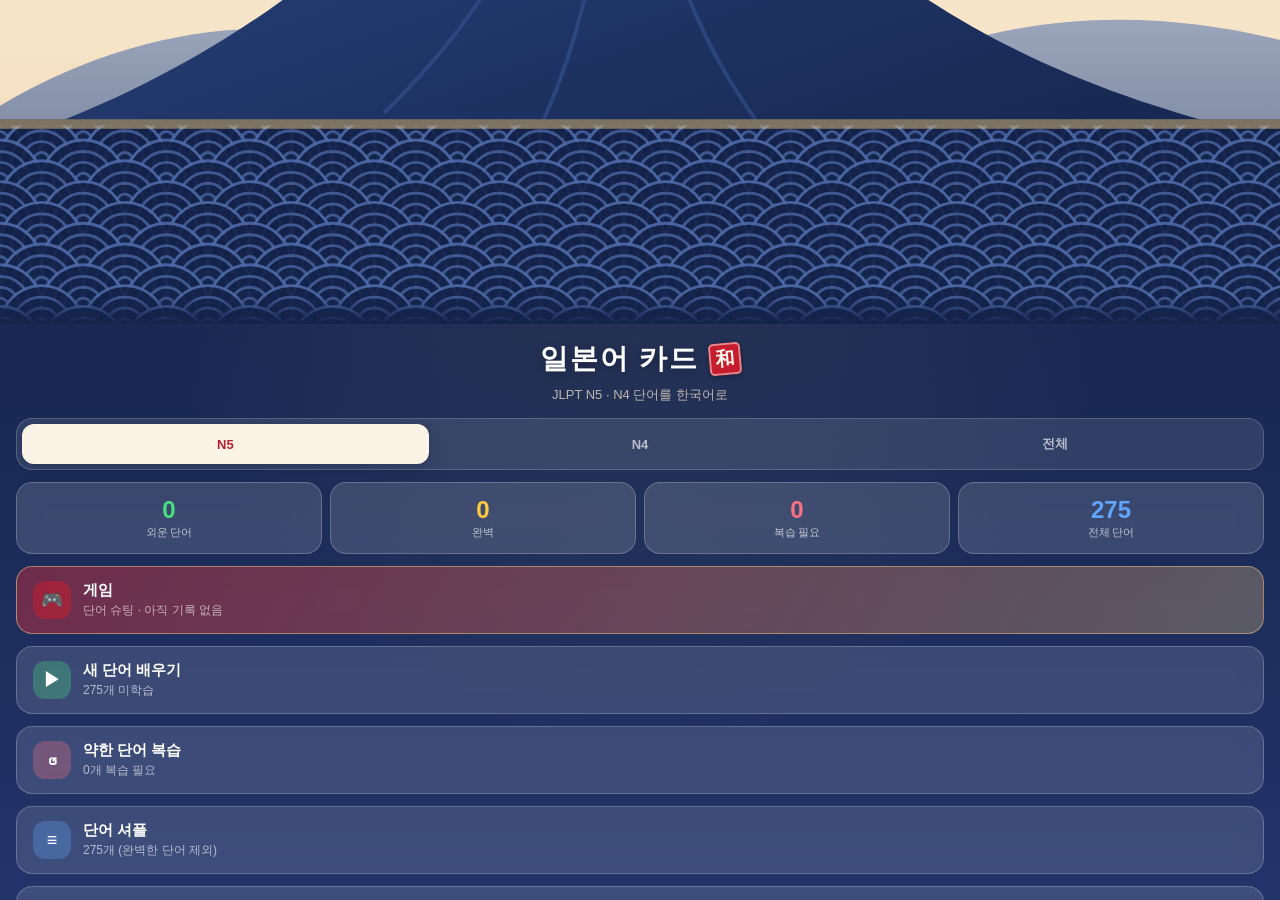
==== commit 4a8bb769: "Add files via upload" ====
--- a/jp-card/index.html
+++ b/jp-card/index.html
@@ -1,7 +1,8 @@
 <!DOCTYPE html>
-<html lang="ko">
+<html lang="ko" translate="no">
 <head>
 <meta charset="UTF-8">
+<meta name="google" content="notranslate">
 <meta name="viewport" content="width=device-width, initial-scale=1, user-scalable=no">
 <meta name="apple-mobile-web-app-capable" content="yes">
 <meta name="apple-mobile-web-app-status-bar-style" content="black-translucent">
@@ -209,7 +210,7 @@
 /* ===== 和風テーマ ===== */
 #bg{background:radial-gradient(ellipse at 50% 0%,rgba(232,194,124,0.10),transparent 60%),linear-gradient(180deg,#14234a 0%,#1a2b57 55%,#22346a 100%)}
 #home::before{display:none}
-#home{gap:12px;margin:calc(-1 * max(env(safe-area-inset-top),20px)) -16px 0;padding:0 16px;height:calc(100% + max(env(safe-area-inset-top),20px))}
+#home{gap:12px;margin:calc(-1 * max(env(safe-area-inset-top),20px)) -16px 0;padding:0 16px 40px;height:calc(100% + max(env(safe-area-inset-top),20px) + max(env(safe-area-inset-bottom),16px));margin-bottom:calc(-1 * max(env(safe-area-inset-bottom),16px))}
 .hero{position:relative;flex-shrink:0;height:max(36vh,230px);margin:0 -16px;overflow:hidden}
 .hero-svg{position:absolute;inset:0;width:100%;height:100%;display:block}
 .hero::after{content:"";position:absolute;left:0;right:0;bottom:0;height:28px;background:linear-gradient(180deg,rgba(20,35,74,0),#14234a)}
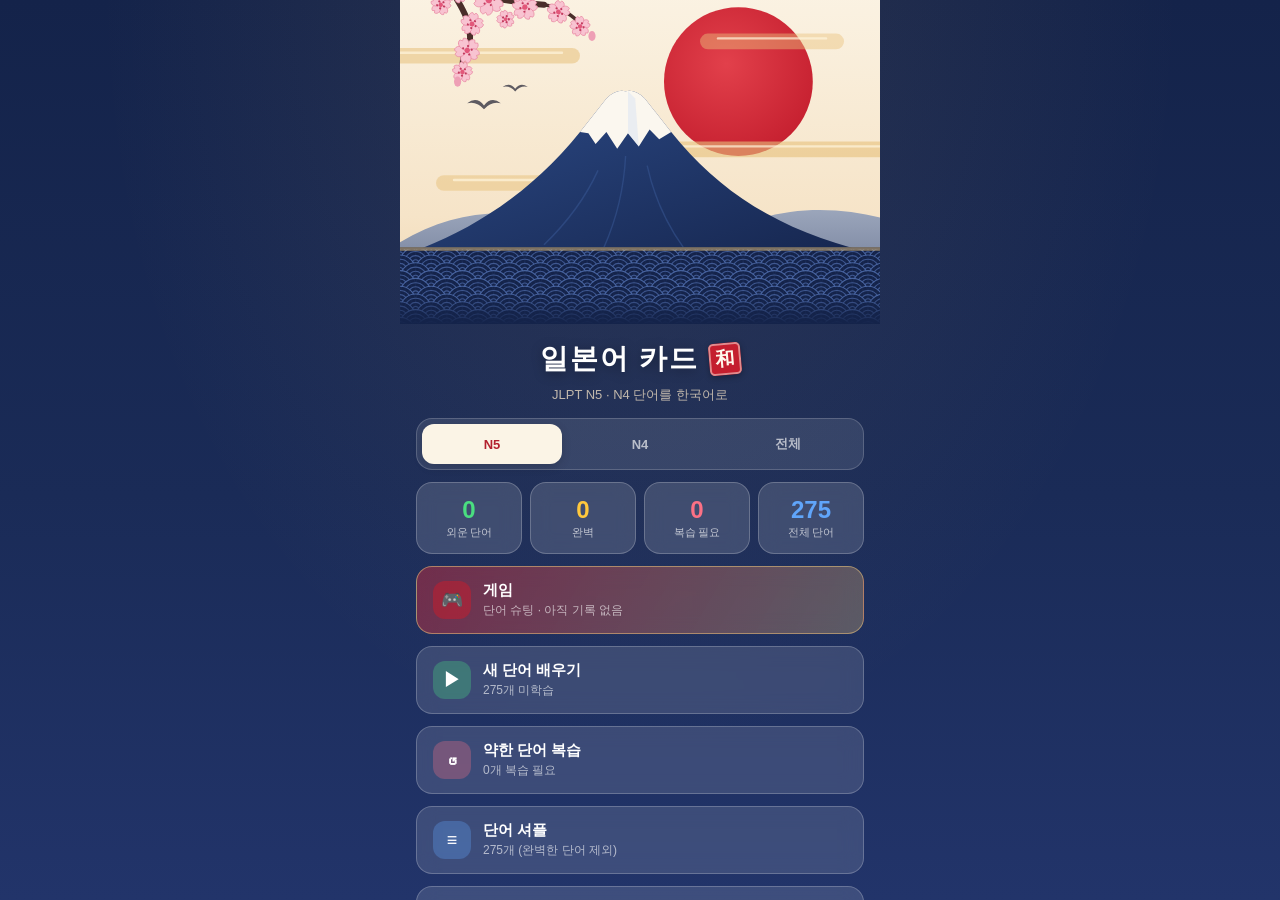
==== commit 462d35ca: "Add files via upload" ====
--- a/jp-card/index.html
+++ b/jp-card/index.html
@@ -210,7 +210,7 @@
 /* ===== 和風テーマ ===== */
 #bg{background:radial-gradient(ellipse at 50% 0%,rgba(232,194,124,0.10),transparent 60%),linear-gradient(180deg,#14234a 0%,#1a2b57 55%,#22346a 100%)}
 #home::before{display:none}
-#home{gap:12px;margin:calc(-1 * max(env(safe-area-inset-top),20px)) -16px 0;padding:0 16px 40px;height:calc(100% + max(env(safe-area-inset-top),20px) + max(env(safe-area-inset-bottom),16px));margin-bottom:calc(-1 * max(env(safe-area-inset-bottom),16px))}
+#home{gap:12px;margin:calc(-1 * max(env(safe-area-inset-top),20px)) -16px 0;padding:0 16px 96px;height:calc(100% + max(env(safe-area-inset-top),20px) + max(env(safe-area-inset-bottom),16px));margin-bottom:calc(-1 * max(env(safe-area-inset-bottom),16px))}
 .hero{position:relative;flex-shrink:0;height:max(36vh,230px);margin:0 -16px;overflow:hidden}
 .hero-svg{position:absolute;inset:0;width:100%;height:100%;display:block}
 .hero::after{content:"";position:absolute;left:0;right:0;bottom:0;height:28px;background:linear-gradient(180deg,rgba(20,35,74,0),#14234a)}
@@ -236,6 +236,8 @@
 .similar-group .similar-ko{font-family:-apple-system,"Hiragino Sans",sans-serif}
 .similar-item .similar-w{color:#fff;font-size:16px;font-weight:700;font-family:-apple-system,"Hiragino Sans",sans-serif;min-width:64px}
 #loading{display:none}
+
+@media (min-width:600px){#app{max-width:480px;margin:0 auto}}
 
 </style>
 </head>
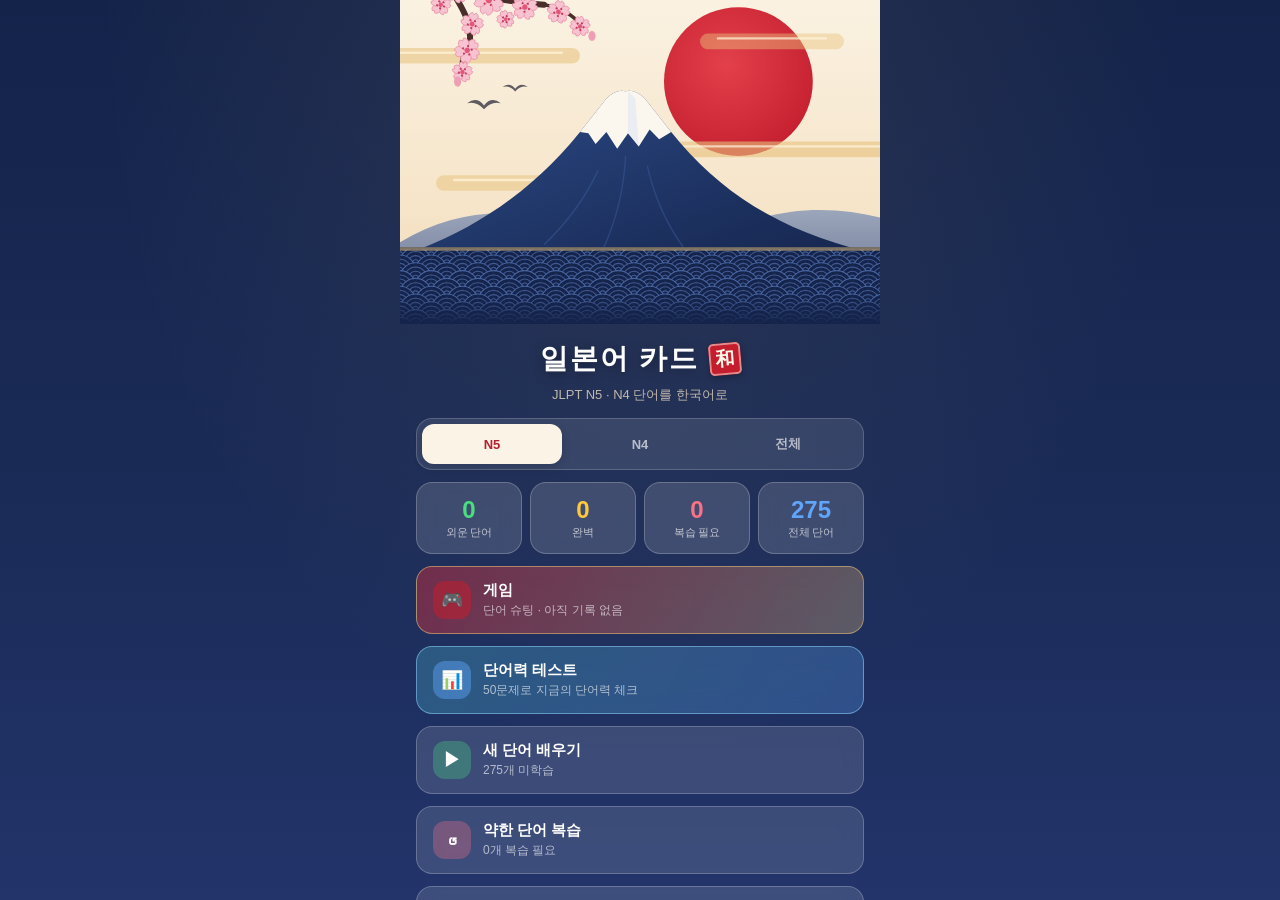
==== commit 5c358541: "Add files via upload" ====
--- a/jp-card/index.html
+++ b/jp-card/index.html
@@ -207,6 +207,92 @@
 .vc-item{display:flex;align-items:center;gap:10px;padding:12px 14px;border-radius:12px;background:#f7f5fc;margin-bottom:8px;cursor:pointer;font-size:14px;font-weight:600;color:#1a1a1a}
 .vc-item.active{background:#5b2a86;color:#fff}
 .vc-item .vc-sub{font-size:11px;font-weight:400;opacity:0.65;margin-left:auto;white-space:nowrap}
+/* VOCAB TEST */
+.menu-btn.vt-btn{background:linear-gradient(120deg,rgba(94,242,255,0.22),rgba(96,165,250,0.28));border-color:rgba(150,220,255,0.5)}
+.icon-vt{background:rgba(96,165,250,0.45)}
+.vt-intro{flex:1;flex-direction:column;align-items:center;justify-content:center;gap:12px;text-align:center;color:#fff;display:flex}
+.vt-intro h2{font-size:26px;font-weight:800}
+.vt-badge{font-size:52px}
+.vt-line{font-size:15px;font-weight:700;color:#ffe27a}
+.vt-rules{background:rgba(255,255,255,0.12);border:1px solid rgba(255,255,255,0.2);border-radius:16px;padding:12px 16px;text-align:left;font-size:13px;line-height:1.7;width:100%;max-width:420px;color:rgba(255,255,255,0.9)}
+.vt-intro .done-btn{max-width:420px}
+.vt-q{flex:1;flex-direction:column;gap:12px}
+.vt-timer-wrap{height:6px;background:rgba(255,255,255,0.15);border-radius:99px;overflow:hidden}
+.vt-timer{height:100%;width:100%;background:linear-gradient(90deg,#5ef2ff,#60a5fa);border-radius:99px}
+.vt-timer.low{background:linear-gradient(90deg,#fb7185,#f97316)}
+.vt-word{flex:1;max-height:340px;min-height:150px;display:flex;flex-direction:column;align-items:center;justify-content:center;gap:12px;background:#fff;border-radius:24px;box-shadow:0 10px 36px rgba(0,0,0,0.25);padding:20px}
+.vt-ko{font-size:44px;font-weight:800;color:#1a1a1a;text-align:center;word-break:keep-all}
+.vt-listen{font-size:18px;font-weight:800;color:#5b2a86}
+.vt-replay{border:none;background:#f3f0fb;color:#5b2a86;font-weight:700;font-size:14px;padding:10px 18px;border-radius:99px;cursor:pointer}
+.vt-replay.big{font-size:17px;padding:16px 26px;background:#5b2a86;color:#fff}
+.vt-choices{display:flex;flex-direction:column;gap:9px}
+.vt-choice{padding:14px 16px;border-radius:14px;border:1px solid rgba(255,255,255,0.25);background:rgba(255,255,255,0.14);backdrop-filter:blur(10px);color:#fff;font-size:15px;font-weight:700;text-align:left;cursor:pointer;transition:transform .08s}
+.vt-choice:active{transform:scale(0.98)}
+.vt-choice.vt-dk{background:transparent;border-style:dashed;color:rgba(255,255,255,0.7);text-align:center;font-weight:600}
+.vt-choice.ok{background:#4ade80;border-color:#4ade80;color:#0b3d1f}
+.vt-choice.ng{background:#fb7185;border-color:#fb7185;color:#4a0b16}
+.vt-choice:disabled{cursor:default}
+#vresult{gap:12px;align-items:center;text-align:center;color:#fff;overflow-y:auto;scrollbar-width:none}
+#vresult::-webkit-scrollbar{display:none}
+#vresult>*{flex-shrink:0;width:100%;max-width:440px}
+#vresult h2{font-size:22px;font-weight:800;margin-top:6px}
+.vt-ring{width:170px!important;height:170px;border-radius:50%;background:conic-gradient(var(--c) calc(var(--p)*1%),rgba(255,255,255,0.15) 0);display:flex;align-items:center;justify-content:center;filter:drop-shadow(0 6px 18px rgba(0,0,0,0.3))}
+.vt-ring-in{width:140px;height:140px;border-radius:50%;background:#2b1a5e;display:flex;flex-direction:column;align-items:center;justify-content:center}
+.vt-pct{font-size:46px;font-weight:900;line-height:1}
+.vt-pct small{font-size:18px;margin-left:2px}
+.vt-lvl{font-size:13px;font-weight:800;margin-top:4px}
+.vt-sub{font-size:14px;font-weight:700;color:rgba(255,255,255,0.85)}
+.vt-delta{font-size:13px;color:#ffe27a;font-weight:700}
+.vt-card{background:rgba(255,255,255,0.12);border:1px solid rgba(255,255,255,0.2);border-radius:16px;padding:12px 14px;text-align:left}
+.vt-bar{display:flex;align-items:center;gap:10px;padding:5px 0;font-size:13px}
+.vt-bl{min-width:62px;color:rgba(255,255,255,0.85)}
+.vt-bt{flex:1;height:10px;background:rgba(255,255,255,0.15);border-radius:99px;overflow:hidden}
+.vt-bf{height:100%;border-radius:99px}
+.vt-bar b{min-width:40px;text-align:right}
+.vt-known{margin-top:8px;font-size:15px;font-weight:800;color:#fff}
+.vt-detail{font-size:12px;color:rgba(255,255,255,0.65);margin-top:4px}
+.vt-h4{font-size:13px;font-weight:700;margin-bottom:6px;color:rgba(255,255,255,0.85)}
+.vt-hrow{display:flex;justify-content:space-between;font-size:13px;padding:4px 0;border-top:1px solid rgba(255,255,255,0.1)}
+.vt-hrow:first-of-type{border-top:none}
+.vt-note{font-size:11px;color:rgba(255,255,255,0.6);line-height:1.5}
+#vresult .done-btn{max-width:440px}
+
+.vt-btn .meta{display:block}
+.vt-best{color:#ffe27a;font-weight:700}
+.vt-lastm{opacity:0.75}
+.vt-mini{display:block;height:5px;background:rgba(255,255,255,0.18);border-radius:99px;margin-top:6px;overflow:hidden;width:100%}
+.vt-mini-f{display:block;height:100%;border-radius:99px}
+.vt-btn>div:last-child{flex:1}
+.vt-newbest{font-size:16px;font-weight:900;color:#1a1340;background:linear-gradient(90deg,#ffe27a,#ffb3d9);padding:7px 16px;border-radius:99px;width:auto!important;box-shadow:0 4px 16px rgba(255,226,122,0.45);animation:vtpop .6s ease}
+@keyframes vtpop{0%{transform:scale(0.6);opacity:0}70%{transform:scale(1.08)}100%{transform:scale(1);opacity:1}}
+
+.vt-q{padding-bottom:max(env(safe-area-inset-bottom),12px)}
+.vt-q .vt-word{margin-bottom:auto}
+.vt-choices{margin-top:auto;padding-bottom:18px}
+
+/* 応援イラスト */
+.vt-q .vt-word{flex:0 0 auto;height:min(30vh,240px);max-height:none;margin-bottom:0}
+.vt-cheer{flex:1 1 0;min-height:0;display:flex;align-items:center;justify-content:center;overflow:hidden;pointer-events:none}
+.vt-cheer img{max-height:100%;max-width:70%;object-fit:contain;filter:drop-shadow(0 6px 14px rgba(0,0,0,0.18));animation:vtcheer 2.4s ease-in-out infinite}
+@keyframes vtcheer{0%,100%{transform:translateY(0)}50%{transform:translateY(-5px)}}
+.vt-choices{margin-top:0}
+@media (max-height:720px){.vt-q .vt-word{height:22vh;min-height:120px}.vt-ko{font-size:36px}.vt-choice{padding:11px 14px}.vt-choices{gap:7px}}
+
+.vt-ring-mini{width:46px!important;height:46px!important;border-radius:50%!important;background:conic-gradient(var(--c) calc(var(--p)*1%),rgba(255,255,255,0.18) 0)!important;display:flex;align-items:center;justify-content:center;filter:drop-shadow(0 2px 6px rgba(0,0,0,0.25))}
+.vt-ring-mini>span{width:36px;height:36px;border-radius:50%;background:#3a2477;display:flex;align-items:center;justify-content:center;font-size:13px;font-weight:900;color:#fff;letter-spacing:-0.5px}
+.vt-ring-mini small{font-size:8px;margin-left:1px}
+/* 日本語版調整 */
+.vt-ko{font-family:-apple-system,"Hiragino Sans","Hiragino Kaku Gothic ProN","Noto Sans JP",sans-serif;font-size:42px}
+.vt-reading{font-size:16px;color:#9a8f80;font-weight:600}
+.vt-word{background:#fffdf8}
+.vt-listen{color:#14234a}
+.vt-replay{background:#fbeeee;color:#b3202e}
+.vt-replay.big{background:#c41e2e;color:#fff}
+.vt-ring-in{background:#14234a!important}
+.vt-ring-mini>span{background:#1a2b57!important}
+.vt-choice{font-family:-apple-system,"Apple SD Gothic Neo","Noto Sans KR",sans-serif}
+#vresult{padding-bottom:40px}
+
 /* ===== 和風テーマ ===== */
 #bg{background:radial-gradient(ellipse at 50% 0%,rgba(232,194,124,0.10),transparent 60%),linear-gradient(180deg,#14234a 0%,#1a2b57 55%,#22346a 100%)}
 #home::before{display:none}
@@ -239,6 +325,9 @@
 
 @media (min-width:600px){#app{max-width:480px;margin:0 auto}}
 
+#app{height:100vh;height:100dvh}
+html,body{height:100%;height:100dvh}
+
 </style>
 </head>
 <body>
@@ -277,6 +366,10 @@
   <button class="menu-btn game-btn" onclick="startGame()">
     <div class="icon icon-game">🎮</div>
     <div><div id="game-menu-title">게임</div><div class="meta" id="game-menu-meta">단어 슈팅</div></div>
+  </button>
+  <button class="menu-btn vt-btn" onclick="openVTest()">
+    <div class="icon icon-vt">📊</div>
+    <div><div id="vt-menu-title">단어력 테스트</div><div class="meta" id="vt-menu-meta">50문제로 지금의 단어력 체크</div></div>
   </button>
   <button class="menu-btn" onclick="startNew()">
     <div class="icon icon-new">▶</div>
@@ -384,6 +477,21 @@
   <button class="done-btn white" id="go-retry" onclick="startGame()"></button>
   <button class="done-btn white" id="go-home" onclick="goHome()"></button>
 </div>
+<div id="vtest" class="screen">
+  <div id="vt-intro" class="vt-intro"></div>
+  <div id="vt-q" class="vt-q" style="display:none">
+    <div class="top-bar">
+      <button class="back-btn" onclick="quitVTest()">✕</button>
+      <div class="prog-wrap"><div class="prog-fill" id="vt-prog" style="width:0%"></div></div>
+      <div class="prog-label" id="vt-count">1/50</div>
+    </div>
+    <div class="vt-timer-wrap"><div class="vt-timer" id="vt-timer"></div></div>
+    <div class="vt-word" id="vt-word"></div>
+    <div class="vt-cheer"><img src="data:image/svg+xml;charset=utf-8,%3Csvg xmlns=%22http://www.w3.org/2000/svg%22 width=%22520%22 height=%22480%22 viewBox=%220 0 520 480%22%3E%3Cdefs%3E%3CradialGradient id=%22skin%22 cx=%2250%25%22 cy=%2242%25%22 r=%2260%25%22%3E%3Cstop offset=%220%22 stop-color=%22%23fff1e6%22/%3E%3Cstop offset=%220.75%22 stop-color=%22%23ffe0cc%22/%3E%3Cstop offset=%221%22 stop-color=%22%23f7c9ad%22/%3E%3C/radialGradient%3E%3ClinearGradient id=%22hair%22 x1=%220%22 y1=%220%22 x2=%220%22 y2=%221%22%3E%3Cstop offset=%220%22 stop-color=%22%236b4330%22/%3E%3Cstop offset=%220.6%22 stop-color=%22%234a2c1f%22/%3E%3Cstop offset=%221%22 stop-color=%22%233a2118%22/%3E%3C/linearGradient%3E%3ClinearGradient id=%22hairHi%22 x1=%220%22 y1=%220%22 x2=%221%22 y2=%220%22%3E%3Cstop offset=%220%22 stop-color=%22%23c98f6a%22 stop-opacity=%220%22/%3E%3Cstop offset=%220.5%22 stop-color=%22%23e8b48c%22 stop-opacity=%220.85%22/%3E%3Cstop offset=%221%22 stop-color=%22%23c98f6a%22 stop-opacity=%220%22/%3E%3C/linearGradient%3E%3CradialGradient id=%22iris%22 cx=%2250%25%22 cy=%2262%25%22 r=%2262%25%22%3E%3Cstop offset=%220%22 stop-color=%22%23e9a86a%22/%3E%3Cstop offset=%220.45%22 stop-color=%22%239a5a2e%22/%3E%3Cstop offset=%221%22 stop-color=%22%233b1f12%22/%3E%3C/radialGradient%3E%3CradialGradient id=%22blush%22 cx=%2250%25%22 cy=%2250%25%22 r=%2250%25%22%3E%3Cstop offset=%220%22 stop-color=%22%23ff8fa8%22 stop-opacity=%220.7%22/%3E%3Cstop offset=%221%22 stop-color=%22%23ff8fa8%22 stop-opacity=%220%22/%3E%3C/radialGradient%3E%3ClinearGradient id=%22jacket%22 x1=%220%22 y1=%220%22 x2=%220%22 y2=%221%22%3E%3Cstop offset=%220%22 stop-color=%22%23ffe9a0%22/%3E%3Cstop offset=%221%22 stop-color=%22%23ffd25a%22/%3E%3C/linearGradient%3E%3ClinearGradient id=%22skirt%22 x1=%220%22 y1=%220%22 x2=%220%22 y2=%221%22%3E%3Cstop offset=%220%22 stop-color=%22%23ff86ab%22/%3E%3Cstop offset=%221%22 stop-color=%22%23ec4f84%22/%3E%3C/linearGradient%3E%3Cfilter id=%22soft%22 x=%22-20%25%22 y=%22-20%25%22 width=%22140%25%22 height=%22140%25%22%3E%3CfeDropShadow dx=%220%22 dy=%226%22 stdDeviation=%228%22 flood-color=%22%233b1a5e%22 flood-opacity=%220.22%22/%3E%3C/filter%3E%3Cg id=%22eye%22%3E%3C%21-- %E7%99%BD%E7%9B%AE --%3E%3Cellipse cx=%220%22 cy=%226%22 rx=%2227%22 ry=%2232%22 fill=%22%23ffffff%22/%3E%3C%21-- %E7%9E%B3 --%3E%3Cellipse cx=%220%22 cy=%228%22 rx=%2224%22 ry=%2229%22 fill=%22url(%23iris)%22/%3E%3Cellipse cx=%220%22 cy=%228%22 rx=%2211%22 ry=%2213%22 fill=%22%2324110a%22/%3E%3C%21-- %E7%9E%B3%E3%81%AE%E4%B8%8B%E3%81%AE%E6%98%8E%E3%82%8B%E3%81%84%E5%8F%8D%E5%B0%84 --%3E%3Cpath d=%22M-18 18 Q 0 34 18 18 Q 10 28 0 29 Q -10 28 -18 18 Z%22 fill=%22%23ffd2a1%22 opacity=%220.75%22/%3E%3C%21-- %E3%82%AD%E3%83%A9%E3%82%AD%E3%83%A9%E3%81%AE%E3%83%8F%E3%82%A4%E3%83%A9%E3%82%A4%E3%83%88 --%3E%3Cellipse cx=%22-8%22 cy=%22-6%22 rx=%229%22 ry=%2210%22 fill=%22%23ffffff%22/%3E%3Ccircle cx=%2211%22 cy=%2214%22 r=%224.5%22 fill=%22%23ffffff%22/%3E%3Ccircle cx=%22-12%22 cy=%2216%22 r=%222.4%22 fill=%22%23ffffff%22 opacity=%220.9%22/%3E%3Ccircle cx=%227%22 cy=%22-12%22 r=%222%22 fill=%22%23ffffff%22 opacity=%220.9%22/%3E%3C%21-- %E3%81%BE%E3%81%B6%E3%81%9F%EF%BC%88%E4%B8%8A%EF%BC%89%E3%81%A8%E3%81%BE%E3%81%A4%E6%AF%9B --%3E%3Cpath d=%22M-29 -4 Q -2 -40 29 -4%22 stroke=%22%232b140c%22 stroke-width=%226%22 fill=%22none%22 stroke-linecap=%22round%22/%3E%3Cpath d=%22M26 -9 l 8 -6 M 29 -3 l 8 -3%22 stroke=%22%232b140c%22 stroke-width=%223%22 stroke-linecap=%22round%22/%3E%3C/g%3E%3Cg id=%22star4%22%3E%3Cpath d=%22M0 -40 C 5 -9 9 -5 40 0 C 9 5 5 9 0 40 C -5 9 -9 5 -40 0 C -9 -5 -5 -9 0 -40 Z%22/%3E%3C/g%3E%3C/defs%3E%3Cg filter=%22url(%23soft)%22 transform=%22translate(10 0)%22%3E%3C%21-- %E5%BE%8C%E3%82%8D%E9%AB%AA --%3E%3Cellipse cx=%22240%22 cy=%22200%22 rx=%22122%22 ry=%22118%22 fill=%22url(%23hair)%22/%3E%3C%21-- %E9%A0%AD%E3%81%AE%E4%B8%8A%E3%81%AE%E3%81%8A%E3%81%A0%E3%82%93%E3%81%94%EF%BC%8B%E8%B5%A4%E3%81%84%E3%83%AA%E3%83%9C%E3%83%B3 --%3E%3Ccircle cx=%22240%22 cy=%2270%22 r=%2230%22 fill=%22url(%23hair)%22/%3E%3Cpath d=%22M226 62 Q 240 50 254 60%22 stroke=%22%23c98f6a%22 stroke-width=%224%22 fill=%22none%22 opacity=%220.7%22 stroke-linecap=%22round%22/%3E%3Cpath d=%22M240 96 l -30 -14 l 2 26 z M240 96 l 30 -14 l -2 26 z%22 fill=%22%23ff4d7a%22/%3E%3Ccircle cx=%22240%22 cy=%2296%22 r=%228%22 fill=%22%23e8336a%22/%3E%3C%21-- %E3%81%8B%E3%82%89%E3%81%A0%EF%BC%9A%E3%83%81%E3%83%9E --%3E%3Cpath d=%22M190 330 Q 240 320 290 330 Q 318 400 312 452 Q 240 466 168 452 Q 162 400 190 330 Z%22 fill=%22url(%23skirt)%22/%3E%3Cpath d=%22M206 350 Q 200 410 194 452 M240 348 L 240 460 M274 350 Q 280 410 286 452%22 stroke=%22%23d93b6f%22 stroke-width=%223%22 fill=%22none%22 opacity=%220.4%22 stroke-linecap=%22round%22/%3E%3C%21-- %E4%B8%A1%E8%85%95%EF%BC%88%E3%83%81%E3%83%A7%E3%82%B4%E3%83%AA%E3%81%AE%E4%B8%8B%E3%81%8B%E3%82%89%EF%BC%89 --%3E%3Cg fill=%22none%22 stroke-linejoin=%22round%22%3E%3Cpath d=%22M204 322 Q 154 352 150 322 Q 148 306 156 296%22 stroke=%22%23ff6060%22 stroke-width=%2227%22 stroke-linecap=%22round%22/%3E%3Cpath d=%22M204 322 Q 154 352 150 322 Q 148 306 156 296%22 stroke=%22%23ffd04a%22 stroke-width=%2227%22 stroke-dasharray=%226 24%22 stroke-dashoffset=%220%22/%3E%3Cpath d=%22M204 322 Q 154 352 150 322 Q 148 306 156 296%22 stroke=%22%234cc38a%22 stroke-width=%2227%22 stroke-dasharray=%226 24%22 stroke-dashoffset=%22-6%22/%3E%3Cpath d=%22M204 322 Q 154 352 150 322 Q 148 306 156 296%22 stroke=%22%234a9bff%22 stroke-width=%2227%22 stroke-dasharray=%226 24%22 stroke-dashoffset=%22-12%22/%3E%3Cpath d=%22M204 322 Q 154 352 150 322 Q 148 306 156 296%22 stroke=%22%23ff8ad2%22 stroke-width=%2227%22 stroke-dasharray=%226 24%22 stroke-dashoffset=%22-18%22/%3E%3C/g%3E%3Cg fill=%22none%22 stroke-linejoin=%22round%22%3E%3Cpath d=%22M276 322 Q 326 352 330 322 Q 332 306 324 296%22 stroke=%22%23ff6060%22 stroke-width=%2227%22 stroke-linecap=%22round%22/%3E%3Cpath d=%22M276 322 Q 326 352 330 322 Q 332 306 324 296%22 stroke=%22%23ffd04a%22 stroke-width=%2227%22 stroke-dasharray=%226 24%22 stroke-dashoffset=%220%22/%3E%3Cpath d=%22M276 322 Q 326 352 330 322 Q 332 306 324 296%22 stroke=%22%234cc38a%22 stroke-width=%2227%22 stroke-dasharray=%226 24%22 stroke-dashoffset=%22-6%22/%3E%3Cpath d=%22M276 322 Q 326 352 330 322 Q 332 306 324 296%22 stroke=%22%234a9bff%22 stroke-width=%2227%22 stroke-dasharray=%226 24%22 stroke-dashoffset=%22-12%22/%3E%3Cpath d=%22M276 322 Q 326 352 330 322 Q 332 306 324 296%22 stroke=%22%23ff8ad2%22 stroke-width=%2227%22 stroke-dasharray=%226 24%22 stroke-dashoffset=%22-18%22/%3E%3C/g%3E%3C%21-- %E3%83%81%E3%83%A7%E3%82%B4%E3%83%AA --%3E%3Cpath d=%22M196 318 Q 200 304 220 300 L 260 300 Q 280 304 284 318 L 290 344 Q 240 356 190 344 Z%22 fill=%22url(%23jacket)%22/%3E%3Cpath d=%22M224 300 L 240 330 L 256 300%22 stroke=%22%23ffffff%22 stroke-width=%227%22 fill=%22none%22 stroke-linejoin=%22round%22/%3E%3Cpath d=%22M241 332 Q 230 338 226 346 Q 236 344 241 338 Z%22 fill=%22%23ec4f84%22/%3E%3Cpath d=%22M241 332 Q 236 356 230 376%22 stroke=%22%23ec4f84%22 stroke-width=%227%22 fill=%22none%22 stroke-linecap=%22round%22/%3E%3Cpath d=%22M244 332 Q 250 352 256 368%22 stroke=%22%23ec4f84%22 stroke-width=%227%22 fill=%22none%22 stroke-linecap=%22round%22/%3E%3Ccircle cx=%22242%22 cy=%22333%22 r=%226%22 fill=%22%23d93b6f%22/%3E%3C%21-- %E9%A1%94%EF%BC%88%E5%A4%A7%E3%81%8D%E3%81%8F%E4%B8%B8%E3%81%8F%E3%80%81%E8%B5%A4%E3%81%A1%E3%82%83%E3%82%93%E3%81%A3%E3%81%BD%E3%81%84%EF%BC%89 --%3E%3Cellipse cx=%22240%22 cy=%22200%22 rx=%22104%22 ry=%22100%22 fill=%22url(%23skin)%22/%3E%3C%21-- %E8%80%B3 --%3E%3Cellipse cx=%22138%22 cy=%22212%22 rx=%2214%22 ry=%2218%22 fill=%22%23ffd9c2%22/%3E%3Cellipse cx=%22342%22 cy=%22212%22 rx=%2214%22 ry=%2218%22 fill=%22%23ffd9c2%22/%3E%3C%21-- %E5%89%8D%E9%AB%AA%EF%BC%88%E6%AF%9B%E6%9D%9F%EF%BC%89 --%3E%3Cpath d=%22M132 196 Q 130 104 240 100 Q 350 104 348 196%0A             Q 336 158 318 146 Q 314 170 300 176 Q 296 150 278 140 Q 270 168 252 170 Q 250 146 240 138%0A             Q 228 150 226 170 Q 208 168 200 140 Q 184 150 180 176 Q 166 170 162 146 Q 144 158 132 196 Z%22 fill=%22url(%23hair)%22/%3E%3C%21-- %E9%AB%AA%E3%81%AE%E3%83%84%E3%83%A4%EF%BC%88%E5%A4%A9%E4%BD%BF%E3%81%AE%E8%BC%AA%EF%BC%89 --%3E%3Cpath d=%22M168 128 Q 240 96 312 128%22 stroke=%22url(%23hairHi)%22 stroke-width=%229%22 fill=%22none%22 stroke-linecap=%22round%22/%3E%3Cpath d=%22M192 152 Q 196 140 204 134 M 276 134 Q 286 140 290 152%22 stroke=%22%238a5a40%22 stroke-width=%222.5%22 fill=%22none%22 stroke-linecap=%22round%22 opacity=%220.8%22/%3E%3C%21-- %E7%9C%89 --%3E%3Cpath d=%22M176 180 Q 190 172 206 176%22 stroke=%22%237a4a33%22 stroke-width=%223%22 fill=%22none%22 stroke-linecap=%22round%22 opacity=%220.6%22/%3E%3Cpath d=%22M274 176 Q 290 172 304 180%22 stroke=%22%237a4a33%22 stroke-width=%223%22 fill=%22none%22 stroke-linecap=%22round%22 opacity=%220.6%22/%3E%3C%21-- %E7%9B%AE --%3E%3Cuse href=%22%23eye%22 x=%22-192%22 y=%22216%22 transform=%22scale(-1 1)%22/%3E%3Cuse href=%22%23eye%22 x=%22288%22 y=%22216%22/%3E%3C%21-- %E3%81%BB%E3%81%A3%E3%81%BA --%3E%3Cellipse cx=%22170%22 cy=%22252%22 rx=%2230%22 ry=%2218%22 fill=%22url(%23blush)%22/%3E%3Cellipse cx=%22310%22 cy=%22252%22 rx=%2230%22 ry=%2218%22 fill=%22url(%23blush)%22/%3E%3Cpath d=%22M160 250 l 6 -6 M 170 252 l 6 -6 M 300 250 l 6 -6 M 310 252 l 6 -6%22 stroke=%22%23ff7a9a%22 stroke-width=%222%22 stroke-linecap=%22round%22 opacity=%220.6%22/%3E%3C%21-- %E9%BC%BB --%3E%3Cellipse cx=%22240%22 cy=%22246%22 rx=%223%22 ry=%222%22 fill=%22%23f0a98a%22/%3E%3C%21-- %E5%8F%A3%EF%BC%88%E5%A4%A7%E3%81%8D%E3%81%8F%E9%96%8B%E3%81%91%E3%81%A6%E7%AC%91%E3%81%86%EF%BC%89 --%3E%3Cpath d=%22M216 262 Q 240 300 264 262 Q 240 270 216 262 Z%22 fill=%22%23b8324f%22/%3E%3Cpath d=%22M226 280 Q 240 296 254 280 Q 240 274 226 280 Z%22 fill=%22%23ff8aa0%22/%3E%3Cpath d=%22M220 263 Q 240 270 260 263 L 258 268 Q 240 274 222 268 Z%22 fill=%22%23ffffff%22/%3E%3C%21-- %E4%B8%A1%E6%89%8B%E3%82%B0%E3%83%BC%EF%BC%88%E9%A1%94%E3%82%88%E3%82%8A%E6%89%8B%E5%89%8D%EF%BC%89 --%3E%3Ccircle cx=%22156%22 cy=%22288%22 r=%2219%22 fill=%22url(%23skin)%22/%3E%3Cpath d=%22M144 284 Q 156 273 168 284%22 stroke=%22%23e5a989%22 stroke-width=%222.5%22 fill=%22none%22 stroke-linecap=%22round%22/%3E%3Cpath d=%22M145 293 L 167 293%22 stroke=%22%23e5a989%22 stroke-width=%222%22 stroke-linecap=%22round%22/%3E%3Ccircle cx=%22324%22 cy=%22288%22 r=%2219%22 fill=%22url(%23skin)%22/%3E%3Cpath d=%22M312 284 Q 324 273 336 284%22 stroke=%22%23e5a989%22 stroke-width=%222.5%22 fill=%22none%22 stroke-linecap=%22round%22/%3E%3Cpath d=%22M313 293 L 335 293%22 stroke=%22%23e5a989%22 stroke-width=%222%22 stroke-linecap=%22round%22/%3E%3C/g%3E%3C%21-- %E5%90%B9%E3%81%8D%E5%87%BA%E3%81%97 --%3E%3Cg transform=%22translate(350 26)%22%3E%3Cpath d=%22M14 8 Q 2 8 2 22 L 2 70 Q 2 84 16 84 L 30 84 L 14 108 L 52 84 L 142 84 Q 156 84 156 70 L 156 22 Q 156 8 142 8 Z%22 fill=%22%23ffffff%22 stroke=%22%23ff4d7a%22 stroke-width=%223.5%22/%3E%3Ctext x=%2279%22 y=%2258%22 text-anchor=%22middle%22 font-family=%22Hiragino Sans, Hiragino Kaku Gothic ProN, Noto Sans JP, Apple SD Gothic Neo, Noto Sans CJK KR, Noto Sans KR, sans-serif%22 font-weight=%22900%22 font-size=%2225%22 fill=%22%23ff4d7a%22%3E%E3%81%8C%E3%82%93%E3%81%B0%E3%81%A3%E3%81%A6%21%3C/text%3E%3C/g%3E%3C%21-- %E3%81%8D%E3%82%89%E3%81%8D%E3%82%89 --%3E%3Cuse href=%22%23star4%22 transform=%22translate(118 92) scale(0.45)%22 fill=%22%23ffd04a%22/%3E%3Cuse href=%22%23star4%22 transform=%22translate(392 196) scale(0.35)%22 fill=%22%23ff8ad2%22/%3E%3Cuse href=%22%23star4%22 transform=%22translate(96 330) scale(0.3)%22 fill=%22%235ef2ff%22/%3E%3Ccircle cx=%22420%22 cy=%22150%22 r=%225%22 fill=%22%23ffd04a%22/%3E%3C/svg%3E" alt=""></div>
+    <div class="vt-choices" id="vt-choices"></div>
+  </div>
+</div>
+<div id="vresult" class="screen"></div>
 </div>
 <script>
 // ===================== 単語データ / 状態 =====================
@@ -426,6 +534,7 @@
   document.getElementById("all-meta").textContent=f.filter(w=>!st.perfect[K(w)]).length+"개 (완벽한 단어 제외)";
   document.getElementById("perfect-meta").textContent=cnt(st.perfect)+"개";
   if(typeof updateGameMenu==="function") updateGameMenu();
+  if(typeof updateVTMenu==="function") updateVTMenu();
 }
 
 // ===================== 単語カード =====================
@@ -1251,6 +1360,175 @@
   });
 })();
 
+// ===================== 単語力テスト（日本語版・簡易） =====================
+const VT_KEY="jpcard_vtest_v1";
+const VT_TOTAL=50,VT_TIME=5,VT_TIME_LISTEN=7,VT_LISTEN_RATE=0.2;
+const VT_LV=["N5","N4"];   // 易→難
+const VT_T={menu:"단어력 테스트",meta:"50문제로 지금의 단어력 체크",
+  introTitle:"단어력 테스트",introLine:"JLPT {n} 라인까지의 단어에서 50문제",
+  intro1:"4지선다로 올바른 뜻을 고르세요",intro2:"1문제 5초. 모르면 「모르겠다」를 누르는 게 더 정확하게 측정됩니다",intro3:"🎧 문제는 소리만 나옵니다 (자동 재생)",
+  start:"시작",dontKnow:"모르겠다",listen:"🎧 듣고 답하기",replay:"다시 듣기",tapPlay:"탭해서 듣기",
+  resTitle:"테스트 결과",readiness:"JLPT {n} 라인 단어 준비도",line:"{n} 라인",known:"이 앱 단어 중 약 {k}개 습득 추정",
+  detail:"정답 {r} / 오답 {w} / 모르겠다·시간 초과 {s}",listenAcc:"듣기 문제 {a}/{b}",
+  prev:"지난번보다 {d}",first:"첫 기록입니다",missed:"틀리거나 모른 단어",added:"↑ 복습 목록에 추가했습니다",
+  note:"※ 간이 테스트입니다. 이 앱에 수록된 기본 단어만으로 측정한 참고용 결과이며, JLPT 합격 가능성을 나타내지 않습니다. 찍어서 맞힌 분은 빼고 계산합니다.",
+  again:"다시 보기",home:"홈으로",history:"지금까지의 기록",few:"단어가 부족합니다",
+  lv:["보강 필요","조금 더","합격 라인","충분"],bestLine:"최고 {p}% ({n} 라인)",lastShort:"지난번 {p}%",newBest:"🏆 최고 기록 갱신!",bestIs:"최고 {p}%"};
+function vtt(k){return VT_T[k];}
+function loadVT(){try{return JSON.parse(localStorage.getItem(VT_KEY))||[];}catch(e){return [];}}
+function saveVT(h){try{localStorage.setItem(VT_KEY,JSON.stringify(h.slice(-50)));}catch(e){}}
+const VT={};
+function vtTarget(){return currentTopik==="N5"?"N5":"N4";}   // N4・전체 → N4 라인
+function vtPool(lv){return WORDS.filter(w=>w.lv===lv);}
+function vtChoices(w){
+  const m=meaningOf(w),picked=[];
+  const base=x=>x!==w&&x.w!==w.w&&x.r!==w.r&&meaningOf(x)!==m&&!similarMeaning(meaningOf(x),m)
+    &&!picked.some(p=>meaningOf(p)===meaningOf(x)||similarMeaning(meaningOf(p),meaningOf(x)));
+  for(const list of [WORDS.filter(x=>x.pos===w.pos),WORDS]){
+    for(const x of shuffle(list)){if(picked.length>=3)break;if(base(x))picked.push(x);}
+    if(picked.length>=3)break;
+  }
+  return shuffle([w,...picked]);
+}
+function updateVTMenu(){
+  const t=document.getElementById("vt-menu-title");if(!t)return;
+  const tg=vtTarget();
+  const h=loadVT().filter(r=>r.target===tg);const last=h[h.length-1];
+  const meta=document.getElementById("vt-menu-meta");
+  const icon=document.querySelector(".vt-btn .icon");
+  if(!last){meta.textContent=vtt("meta");if(icon){icon.className="icon icon-vt";icon.innerHTML="📊";icon.removeAttribute("style");}return;}
+  const best=Math.max(...h.map(r=>r.ready));
+  const c=best>=90?"#4ade80":best>=75?"#ffd76a":best>=55?"#fb923c":"#fb7185";
+  meta.innerHTML=`<span class="vt-best">🏆 ${vtt("bestLine").replace("{n}",tg).replace("{p}",best)}</span>${h.length>1?` <span class="vt-lastm">${vtt("lastShort").replace("{p}",last.ready)}</span>`:""}`;
+  if(icon){icon.className="icon vt-ring-mini";icon.style.setProperty("--p",best);icon.style.setProperty("--c",c);icon.innerHTML=`<span>${best}<small>%</small></span>`;}
+}
+function openVTest(){
+  const intro=document.getElementById("vt-intro");
+  intro.innerHTML=`<div class="vt-badge">📊</div>
+    <h2>${vtt("introTitle")}</h2>
+    <p class="vt-line">${vtt("introLine").replace("{n}",vtTarget())}</p>
+    <div class="vt-rules"><p>✓ ${vtt("intro1")}</p><p>⏱ ${vtt("intro2")}</p><p>${vtt("intro3")}</p></div>
+    <button class="done-btn white" onclick="startVTest()">${vtt("start")}</button>
+    <button class="done-btn danger" onclick="goHome()">${vtt("home")}</button>`;
+  intro.style.display="flex";document.getElementById("vt-q").style.display="none";
+  showScreen("vtest");
+}
+function startVTest(){
+  try{audioUnlock();}catch(e){}
+  const tg=vtTarget();const lvs=VT_LV.slice(0,VT_LV.indexOf(tg)+1);const N=lvs.length;
+  const qs=[];
+  lvs.forEach((lv,i)=>{
+    const n=Math.floor(VT_TOTAL/N)+(i<VT_TOTAL%N?1:0);
+    const pool=shuffle(vtPool(lv));
+    if(pool.length<4){alert(vtt("few"));throw 0;}
+    pool.slice(0,n).forEach(w=>qs.push({w,lv}));
+  });
+  const order=shuffle(qs);
+  const nListen=Math.round(order.length*VT_LISTEN_RATE);
+  order.forEach((q,i)=>{q.listen=i<nListen;q.choices=vtChoices(q.w);});
+  Object.assign(VT,{tg,lvs,qs:shuffle(order),i:-1,res:[],timer:null,t0:0,answered:false});
+  document.getElementById("vt-intro").style.display="none";
+  document.getElementById("vt-q").style.display="flex";
+  vtNext();
+}
+function vtWordHtml(w){return `<div class="vt-ko">${esc(w.w)}</div>`;}
+function vtNext(){
+  clearInterval(VT.timer);
+  VT.i++;
+  if(VT.i>=VT.qs.length){vtFinish();return;}
+  const q=VT.qs[VT.i];VT.answered=false;
+  document.getElementById("vt-prog").style.width=(VT.i/VT.qs.length*100)+"%";
+  document.getElementById("vt-count").textContent=(VT.i+1)+"/"+VT.qs.length;
+  const word=document.getElementById("vt-word");
+  VT.started=false;
+  if(q.listen){
+    word.innerHTML=`<div class="vt-listen">${vtt("listen")}</div><button class="vt-replay" id="vt-play" onclick="vtSpeak(true)">🔊 ${vtt("replay")}</button>`;
+    vtSpeak(false);
+    const qi=VT.i;
+    setTimeout(()=>{if(VT.i===qi&&!VT.started&&!VT.answered){const b=document.getElementById("vt-play");if(b){b.classList.add("big");b.textContent="🔊 "+vtt("tapPlay");}}},900);
+  }else{
+    word.innerHTML=vtWordHtml(q.w);
+  }
+  const box=document.getElementById("vt-choices");box.innerHTML="";
+  q.choices.forEach((c,ci)=>{
+    const b=document.createElement("button");b.className="vt-choice";b.textContent=meaningOf(c);
+    b.onclick=()=>vtAnswer(ci);box.appendChild(b);
+  });
+  const dk=document.createElement("button");dk.className="vt-choice vt-dk";dk.textContent=vtt("dontKnow");dk.onclick=()=>vtAnswer(-1);box.appendChild(dk);
+  const bar=document.getElementById("vt-timer");bar.style.width="100%";bar.classList.remove("low");
+  if(!q.listen)vtStartTimer();
+}
+function vtStartTimer(){
+  if(VT.started||VT.answered)return;VT.started=true;
+  const q=VT.qs[VT.i];const limit=q.listen?VT_TIME_LISTEN:VT_TIME;
+  VT.t0=performance.now();
+  const bar=document.getElementById("vt-timer");
+  clearInterval(VT.timer);
+  VT.timer=setInterval(()=>{
+    const el=(performance.now()-VT.t0)/1000,left=Math.max(0,1-el/limit);
+    bar.style.width=(left*100)+"%";bar.classList.toggle("low",left<0.35);
+    if(el>=limit)vtAnswer(-2);
+  },50);
+}
+function vtSpeak(byTap){
+  const q=VT.qs[VT.i];if(!q)return;
+  try{const u=jaUtter(q.w.r,0.9);u.onstart=()=>vtStartTimer();speechSynthesis.cancel();speechSynthesis.speak(u);}catch(e){}
+  if(byTap){const b=document.getElementById("vt-play");if(b){b.classList.remove("big");b.textContent="🔊 "+vtt("replay");}setTimeout(vtStartTimer,600);}
+}
+function vtAnswer(ci){
+  if(VT.answered)return;VT.answered=true;clearInterval(VT.timer);
+  const q=VT.qs[VT.i];
+  const correctIdx=q.choices.indexOf(q.w);
+  const kind=ci===correctIdx?"r":(ci>=0?"w":"s");
+  VT.res.push({w:q.w,lv:q.lv,listen:q.listen,kind});
+  document.querySelectorAll("#vt-choices .vt-choice").forEach((b,bi)=>{b.disabled=true;if(bi===correctIdx)b.classList.add("ok");else if(bi===ci)b.classList.add("ng");});
+  // 答えた後は表記と読みを見せる
+  document.getElementById("vt-word").innerHTML=vtWordHtml(q.w)+(q.w.r!==q.w.w?`<div class="vt-reading">${esc(q.w.r)}</div>`:"");
+  try{if(kind==="r")sfx("beep");}catch(e){}
+  setTimeout(vtNext,kind==="r"?450:1100);
+}
+function vtFinish(){
+  const lvs=VT.lvs,tg=VT.tg;const lines={};let knownTotal=0;const sizes={},pHat={};
+  lvs.forEach(l=>{
+    const rs=VT.res.filter(r=>r.lv===l);const n=rs.length||1;
+    const R=rs.filter(r=>r.kind==="r").length,W=rs.filter(r=>r.kind==="w").length;
+    pHat[l]=Math.max(0,Math.min(1,(R-W/3)/n));   // 4択のまぐれ当たりを補正
+    sizes[l]=vtPool(l).length;
+  });
+  lvs.forEach((g,gi)=>{let k=0,s=0;lvs.slice(0,gi+1).forEach(l=>{k+=pHat[l]*sizes[l];s+=sizes[l];});lines[g]=Math.round(k/s*100);});
+  lvs.forEach(l=>knownTotal+=pHat[l]*sizes[l]);
+  const R=VT.res.filter(r=>r.kind==="r").length,W=VT.res.filter(r=>r.kind==="w").length,S=VT.res.length-R-W;
+  const L=VT.res.filter(r=>r.listen),La=L.filter(r=>r.kind==="r").length;
+  const hist=loadVT();const mine=hist.filter(h=>h.target===tg);const prev=mine[mine.length-1];
+  const prevBest=mine.reduce((m,h)=>Math.max(m,h.ready),-1);
+  const rec={t:Date.now(),target:tg,ready:lines[tg],lines,known:Math.round(knownTotal),r:R,w:W,s:S};
+  hist.push(rec);saveVT(hist);
+  const missed=VT.res.filter(r=>r.kind!=="r").map(r=>r.w);
+  missed.forEach(w=>{const k=K(w);state.weak[k]=(state.weak[k]||0)+1;delete state.mastered[k];delete state.perfect[k];});
+  if(missed.length)saveState();
+  const lvLabel=p=>vtt("lv")[p>=90?3:p>=75?2:p>=55?1:0];
+  const col=p=>p>=90?"#4ade80":p>=75?"#ffd76a":p>=55?"#fb923c":"#fb7185";
+  const diff=prev?rec.ready-prev.ready:null;
+  const bars=lvs.map(g=>`<div class="vt-bar"><span class="vt-bl">${vtt("line").replace("{n}",g)}</span><div class="vt-bt"><div class="vt-bf" style="width:${lines[g]}%;background:${col(lines[g])}"></div></div><b style="color:${col(lines[g])}">${lines[g]}%</b></div>`).join("");
+  const allBest=Math.max(prevBest,rec.ready);
+  const histRows=[...mine,rec].slice(-5).reverse().map(h=>{const d=new Date(h.t);return `<div class="vt-hrow"><span>${d.getMonth()+1}/${d.getDate()} ${String(d.getHours()).padStart(2,"0")}:${String(d.getMinutes()).padStart(2,"0")}</span><b style="color:${col(h.ready)}">${h.ready===allBest?"🏆 ":""}${h.ready}%</b></div>`;}).join("");
+  const res=document.getElementById("vresult");
+  res.innerHTML=`<h2>${vtt("resTitle")}</h2>
+    <div class="vt-ring" style="--p:${rec.ready};--c:${col(rec.ready)}"><div class="vt-ring-in"><div class="vt-pct">${rec.ready}<small>%</small></div><div class="vt-lvl" style="color:${col(rec.ready)}">${lvLabel(rec.ready)}</div></div></div>
+    <div class="vt-sub">${vtt("readiness").replace("{n}",tg)}</div>
+    ${prevBest>=0&&rec.ready>prevBest?`<div class="vt-newbest">${vtt("newBest")}</div>`:""}
+    <div class="vt-delta">${diff===null?vtt("first"):vtt("prev").replace("{d}",(diff>=0?"+":"")+diff+"%")}${prevBest>=0?" ・ "+vtt("bestIs").replace("{p}",allBest):""}</div>
+    <div class="vt-card">${bars}<div class="vt-known">${vtt("known").replace("{k}",rec.known.toLocaleString())}</div>
+      <div class="vt-detail">${vtt("detail").replace("{r}",R).replace("{w}",W).replace("{s}",S)}${L.length?" ・ "+vtt("listenAcc").replace("{a}",La).replace("{b}",L.length):""}</div></div>
+    ${missed.length?`<div class="go-missed"><h4>${vtt("missed")}</h4>${missed.map(w=>`<div class="row"><b>${esc(w.w)}${w.r!==w.w?` <small style="opacity:.7;font-weight:600">${esc(w.r)}</small>`:""}</b><span>${esc(meaningOf(w))}</span></div>`).join("")}<div class="note">${vtt("added")}</div></div>`:""}
+    <div class="vt-card"><h4 class="vt-h4">${vtt("history")}</h4>${histRows}</div>
+    <p class="vt-note">${vtt("note")}</p>
+    <button class="done-btn white" onclick="openVTest()">${vtt("again")}</button>
+    <button class="done-btn white" onclick="goHome()">${vtt("home")}</button>`;
+  showScreen("vresult");res.scrollTop=0;
+}
+function quitVTest(){clearInterval(VT.timer);goHome();}
+
 init();
 </script>
 </body>
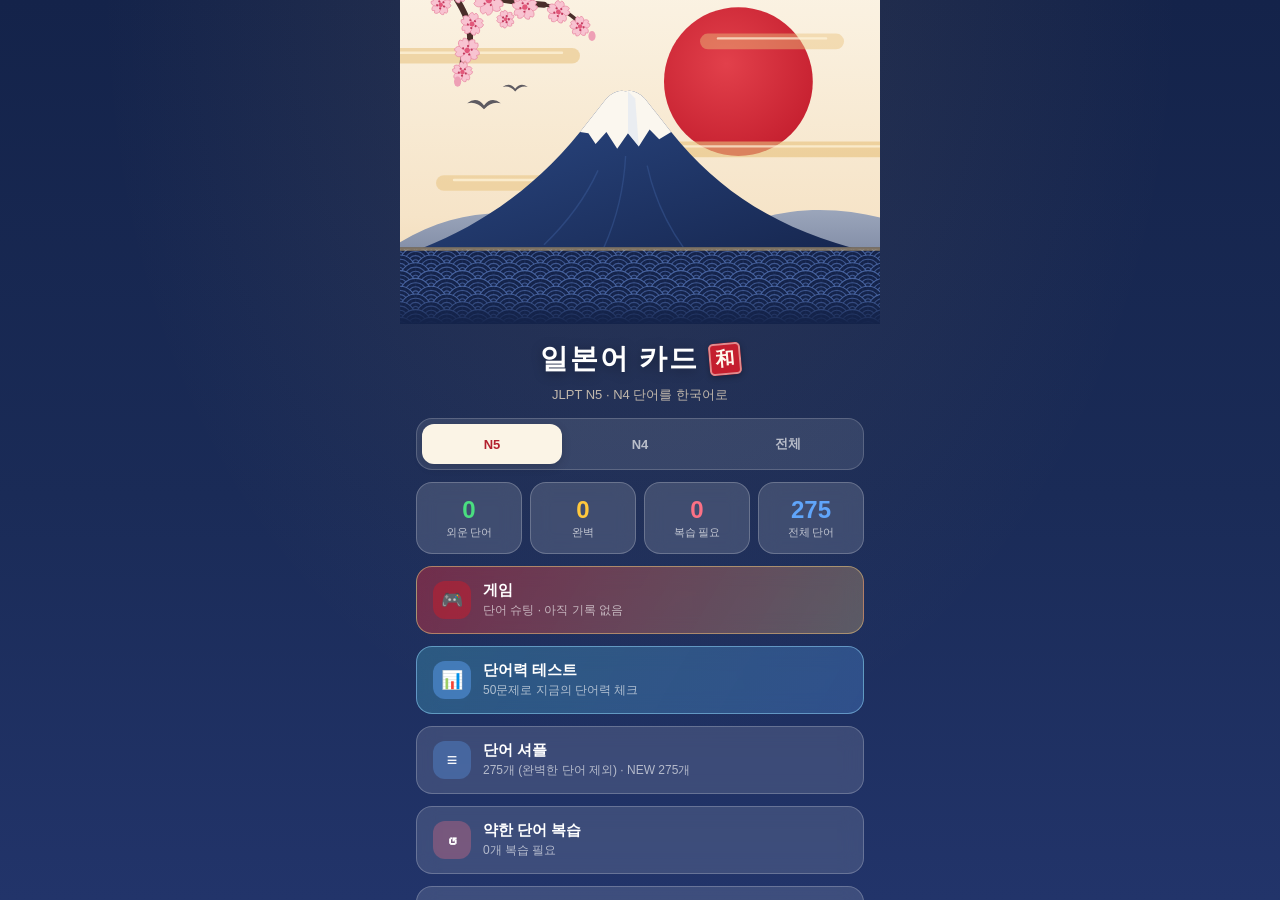
==== commit 2156f78d: "Add files via upload" ====
--- a/jp-card/index.html
+++ b/jp-card/index.html
@@ -328,6 +328,12 @@
 #app{height:100vh;height:100dvh}
 html,body{height:100%;height:100dvh}
 
+.g-modes{display:flex;gap:8px;background:rgba(255,255,255,0.1);padding:4px;border-radius:99px;border:1px solid rgba(255,255,255,0.25)}
+.g-mode{border:none;background:transparent;color:rgba(255,255,255,0.75);font-weight:800;font-size:13px;padding:9px 16px;border-radius:99px;cursor:pointer}
+.g-mode.active{background:#fff;color:#b3202e}
+.g-mode.off{opacity:0.35;cursor:default}
+.new-badge{position:absolute;top:14px;left:16px;background:linear-gradient(90deg,#c41e2e,#e8a23c);color:#fff;font-size:11px;font-weight:900;letter-spacing:1px;padding:4px 10px;border-radius:99px;box-shadow:0 2px 8px rgba(196,30,46,0.35)}
+
 </style>
 </head>
 <body>
@@ -371,17 +377,14 @@
     <div class="icon icon-vt">📊</div>
     <div><div id="vt-menu-title">단어력 테스트</div><div class="meta" id="vt-menu-meta">50문제로 지금의 단어력 체크</div></div>
   </button>
-  <button class="menu-btn" onclick="startNew()">
-    <div class="icon icon-new">▶</div>
-    <div><div>새 단어 배우기</div><div class="meta" id="new-meta"></div></div>
+  <span id="new-meta" style="display:none"></span>
+  <button class="menu-btn" onclick="startAll()">
+    <div class="icon icon-all">≡</div>
+    <div><div>단어 셔플</div><div class="meta" id="all-meta"></div></div>
   </button>
   <button class="menu-btn" onclick="startReview()">
     <div class="icon icon-review">↺</div>
     <div><div>약한 단어 복습</div><div class="meta" id="review-meta"></div></div>
-  </button>
-  <button class="menu-btn" onclick="startAll()">
-    <div class="icon icon-all">≡</div>
-    <div><div>단어 셔플</div><div class="meta" id="all-meta"></div></div>
   </button>
   <button class="menu-btn" onclick="startPerfect()">
     <div class="icon icon-perfect">★</div>
@@ -416,6 +419,7 @@
     <div class="card-outer" onclick="flipCard()">
       <div class="card-inner" id="card">
         <div class="face front">
+          <div class="new-badge" id="new-badge">NEW</div>
           <div class="ko-word" id="ko"></div>
           <div class="reading" id="reading"></div>
           <div class="tap-hint">탭해서 확인</div>
@@ -531,7 +535,8 @@
   document.getElementById("h-total").textContent=f.length;
   document.getElementById("new-meta").textContent=f.filter(w=>!st.mastered[K(w)]&&!st.weak[K(w)]).length+"개 미학습";
   document.getElementById("review-meta").textContent=cnt(st.weak)+"개 복습 필요";
-  document.getElementById("all-meta").textContent=f.filter(w=>!st.perfect[K(w)]).length+"개 (완벽한 단어 제외)";
+  const nNew=f.filter(w=>!st.mastered[K(w)]&&!st.weak[K(w)]).length;
+  document.getElementById("all-meta").textContent=f.filter(w=>!st.perfect[K(w)]).length+"개 (완벽한 단어 제외)"+(nNew?" · NEW "+nNew+"개":"");
   document.getElementById("perfect-meta").textContent=cnt(st.perfect)+"개";
   if(typeof updateGameMenu==="function") updateGameMenu();
   if(typeof updateVTMenu==="function") updateVTMenu();
@@ -556,7 +561,10 @@
   isPerfectMode=false;
   const words=getFiltered().filter(w=>!state.perfect[K(w)]);
   if(!words.length){alert("모두 완벽한 단어입니다!");return;}
-  startDeck(words);
+  // 未学習（NEW）を先に、そのあと学習済みをランダムに
+  const isNew=w=>!state.mastered[K(w)]&&!state.weak[K(w)];
+  deck=[...shuffle(words.filter(isNew)),...shuffle(words.filter(w=>!isNew(w)))];idx=0;ngList=[];okCount=0;
+  showScreen("study");renderCard();
 }
 function startPerfect(){
   const words=getFiltered().filter(w=>state.perfect[K(w)]);
@@ -574,6 +582,7 @@
   function fill(){
     const w=deck[idx];currentWord=w;
     document.getElementById("ko").textContent=w.w;
+    document.getElementById("new-badge").style.display=(!state.mastered[K(w)]&&!state.weak[K(w)])?"block":"none";
     document.getElementById("reading").textContent=w.r!==w.w?w.r:"";
     document.getElementById("jp").textContent=w.m;
     document.getElementById("hanja").textContent=w.w+(w.r!==w.w?"（"+w.r+"）":"");
@@ -658,7 +667,7 @@
 // ===================== 単語シューティング =====================
 const GAME_KEY="jpcard_game_v1";
 const G_TEXT={
-  ko:{menu:"게임",sub:"단어 슈팅",best:"최고 기록",none:"아직 기록 없음",howto:"일본어 단어의 올바른 뜻을 쏴라!<br>⚡ 빨리 쏠수록 고득점",ctrl:"화면 왼쪽/오른쪽을 탭 (키보드 ← →)",start:"TAP TO START",over:"게임 오버",record:"🏆 최고 기록 갱신!",bestIs:"최고 기록 ",correct:"정답",combo:"최대 콤보",miss:"실수",missed:"틀린 단어",added:"↑ 복습 목록에 추가했습니다",perfect:"노미스!",retry:"다시 하기",home:"홈으로",few:"단어가 부족합니다",paused:"일시정지<br>탭하면 계속",answer:"정답",godspeed:"신속!",quick:"속사!",sec:"초",fastest:"최고 속도"},
+  ko:{menu:"게임",sub:"단어 슈팅",best:"최고 기록",none:"아직 기록 없음",howto:"일본어 단어의 올바른 뜻을 쏴라!<br>⚡ 빨리 쏠수록 고득점",ctrl:"화면 왼쪽/오른쪽을 탭 (키보드 ← →)",start:"TAP TO START",over:"게임 오버",record:"🏆 최고 기록 갱신!",bestIs:"최고 기록 ",correct:"정답",combo:"최대 콤보",miss:"실수",missed:"틀린 단어",added:"↑ 복습 목록에 추가했습니다",perfect:"노미스!",retry:"다시 하기",home:"홈으로",few:"단어가 부족합니다",paused:"일시정지<br>탭하면 계속",answer:"정답",godspeed:"신속!",quick:"속사!",sec:"초",fastest:"최고 속도",modeAll:"전체",modeWeak:"약한 단어만 ({n}개)",weakModeDesc:"약한 단어 {n}개만 나옵니다",weakModeTitle:"약한 단어 모드 (최고 기록 제외)",graduated:"2번째!",graduatedList:"✌️ 2번 이상 맞힌 단어 {n}개 (카드로 확인하고 「외웠다」로)"},
   ja:{menu:"ゲーム",sub:"単語シューティング",best:"ハイスコア",none:"まだ記録なし",howto:"韓国語の正しい意味を撃ち抜け！<br>⚡ 早く撃つほど高得点",ctrl:"画面の左右をタップ（キーボードは ← →）",start:"TAP TO START",over:"ゲームオーバー",record:"🏆 ハイスコア更新！",bestIs:"ハイスコア ",correct:"正解",combo:"最大コンボ",miss:"ミス",missed:"間違えた単語",added:"↑ 苦手リストに追加しました",perfect:"ノーミス！",retry:"もう一度",home:"ホームに戻る",few:"このレベルは単語が少なすぎます",paused:"一時停止中<br>タップで再開",answer:"正解",godspeed:"神速！",quick:"早撃ち！",sec:"秒",fastest:"最速"},
   en:{menu:"Game",sub:"Word Shooter",best:"High score",none:"No record yet",howto:"Shoot the correct meaning!<br>⚡ Faster shots score more",ctrl:"Tap left/right (keyboard: ← →)",start:"TAP TO START",over:"Game Over",record:"🏆 New high score!",bestIs:"High score ",correct:"Correct",combo:"Max combo",miss:"Misses",missed:"Words you missed",added:"↑ Added to your review list",perfect:"No misses!",retry:"Play again",home:"Back to home",few:"Not enough words in this level",paused:"Paused<br>Tap to resume",answer:"Answer",godspeed:"Lightning!",quick:"Quick!",sec:"s",fastest:"Fastest"},
   zh:{menu:"游戏",sub:"单词射击",best:"最高分",none:"暂无记录",howto:"击中正确的意思！<br>⚡ 越快得分越高",ctrl:"点击屏幕左右（键盘 ← →）",start:"TAP TO START",over:"游戏结束",record:"🏆 刷新最高分！",bestIs:"最高分 ",correct:"正确",combo:"最大连击",miss:"失误",missed:"答错的单词",added:"↑ 已加入待复习列表",perfect:"零失误！",retry:"再玩一次",home:"返回首页",few:"该级别单词太少",paused:"已暂停<br>点击继续",answer:"正确答案",godspeed:"神速！",quick:"快枪手！",sec:"秒",fastest:"最快"}
@@ -678,8 +687,20 @@
 const G={};  // game state
 const GAME_EXCLUDE_POS={"ことわざ":1,"文法":1};
 
-function gamePool(){
-  return getFiltered();
+function gamePool(mode){
+  const base=getFiltered();
+  if(mode==="weak")return base.filter(w=>state.weak[K(w)]);
+  return base;
+}
+let gameMode="all";
+function setGameMode(m,ev){
+  if(ev){ev.stopPropagation();ev.preventDefault();}
+  if(m==="weak"&&gamePool("weak").length<1)return;
+  gameMode=m;
+  G.pool=shuffle(gamePool(m));G.pi=0;
+  document.querySelectorAll(".g-mode").forEach(b=>b.classList.toggle("active",b.dataset.mode===m));
+  const bestEl=document.querySelector(".g-best");
+  if(bestEl){const best=loadBest()[currentTopik]||0;bestEl.textContent=m==="weak"?gt("weakModeDesc").replace("{n}",G.pool.length):"JLPT "+lvName()+" · "+gt("best")+" "+best.toLocaleString();}
 }
 const LOOSE_POS={"挨拶":1,"感動詞":1,"フレーズ":1};
 function meaningParts(m){return m.replace(/\([^)]*\)/g," ").split(/[,、\s]+/).filter(x=>x.length>=1);}
@@ -827,22 +848,28 @@
 // ===================== ゲーム進行 =====================
 function startGame(){
   audioUnlock();updateSoundBtn();stopBGM(0.1);
-  const pool=gamePool();
-  if(pool.length<2){alert(gt("few"));return;}
+  if(gameMode==="weak"&&gamePool("weak").length<1)gameMode="all";
+  const pool=gamePool(gameMode);
+  if(pool.length<(gameMode==="weak"?1:2)){alert(gt("few"));return;}
   Object.assign(G,{
     pool:shuffle(pool),pi:0,qn:0,score:0,shownScore:0,lives:3,combo:0,maxCombo:0,correct:0,missed:[],
     speed:0.085,phase:"ready",q:null,shipX:0.5,shipTarget:0.5,shipV:0,bullet:null,particles:[],rings:[],floaters:[],debris:[],
-    flash:null,last:0,paused:false,banner:null,fastest:0,shake:0,muzzle:0,shieldHit:0,time:0
+    flash:null,last:0,paused:false,banner:null,fastest:0,shake:0,muzzle:0,shieldHit:0,time:0,hits:{},graduated:[]
   });
   initScenery();
   showScreen("game");
   updateHud();
   resizeGameCanvas();
   const best=loadBest()[currentTopik]||0;
+  const nWeak=gamePool("weak").length;
   showGameOverlay(`<div class="g-logo">WORD<br>SHOOTER</div>
     <div class="hint">${gt("howto")}</div>
+    <div class="g-modes">
+      <button class="g-mode${gameMode==="all"?" active":""}" data-mode="all" onpointerdown="setGameMode('all',event)">${gt("modeAll")}</button>
+      <button class="g-mode${gameMode==="weak"?" active":""}${nWeak<1?" off":""}" data-mode="weak" onpointerdown="setGameMode('weak',event)">${gt("modeWeak").replace("{n}",nWeak)}</button>
+    </div>
     <div class="g-ctrl">${gt("ctrl")}</div>
-    <div class="g-best">JLPT ${lvName()} · ${gt("best")} ${best.toLocaleString()}</div>
+    <div class="g-best">${gameMode==="weak"?gt("weakModeDesc").replace("{n}",pool.length):"JLPT "+lvName()+" · "+gt("best")+" "+best.toLocaleString()}</div>
     <div class="g-start">${gt("start")}</div>`);
   G.phase="ready";
   if(!G.raf) G.raf=requestAnimationFrame(gameLoop);
@@ -892,6 +919,8 @@
   const ex=(i)=>({x:laneX(i)*S.w,y:enemyY(q.y)*S.h});
   if(ok){
     G.combo++;G.maxCombo=Math.max(G.maxCombo,G.combo);G.correct++;
+    if(gameMode==="weak"){const k=K(q.w);G.hits[k]=(G.hits[k]||0)+1;
+      if(G.hits[k]===2&&!G.graduated.includes(q.w)){G.graduated.push(q.w);const gp=ex(side);G.floaters.push({x:gp.x,y:gp.y-44,text:gt("graduated"),sub:"",t:0,color:"#4ade80"});}}
     // 早撃ちボーナス：タップまでの秒数が短いほど大きい（最大+400）
     const rt=q.reactT||0;
     const speedBonus=Math.round(400*Math.pow(Math.max(0,1-rt/2.5),2));
@@ -935,12 +964,12 @@
   const st=state;
   G.missed.forEach(w=>{st.weak[K(w)]=(st.weak[K(w)]||0)+1;delete st.mastered[K(w)];delete st.perfect[K(w)];});
   if(G.missed.length) saveState();
-  const best=loadBest();const prev=best[currentTopik]||0;const isRecord=G.score>prev;
+  const best=loadBest();const prev=best[currentTopik]||0;const isRecord=gameMode!=="weak"&&G.score>prev;
   if(isRecord){best[currentTopik]=G.score;saveBest(best);}
   document.getElementById("go-title").textContent=gt("over");
   document.getElementById("go-score").textContent=G.score.toLocaleString();
   const rec=document.getElementById("go-record");rec.textContent=gt("record");rec.style.display=isRecord&&G.score>0?"inline-block":"none";
-  document.getElementById("go-best").textContent="JLPT "+lvName()+" · "+gt("bestIs")+Math.max(prev,G.score).toLocaleString();
+  document.getElementById("go-best").textContent=gameMode==="weak"?gt("weakModeTitle"):"JLPT "+lvName()+" · "+gt("bestIs")+Math.max(prev,G.score).toLocaleString();
   document.getElementById("go-correct").textContent=G.correct;
   document.getElementById("go-combo").textContent=G.maxCombo;
   document.getElementById("go-fast").innerHTML=G.fastest?G.fastest.toFixed(2)+'<small style="font-size:11px;margin-left:1px">'+gt("sec")+'</small>':"-";
@@ -955,6 +984,8 @@
   if(G.missed.length){
     box.innerHTML=`<h4>${gt("missed")}</h4>`+G.missed.map(w=>`<div class="row"><b>${esc(w.w)}${w.r!==w.w?" <small style=\"opacity:.7;font-weight:600\">"+esc(w.r)+"</small>":""}</b><span>${esc(meaningOf(w))}</span></div>`).join("")+`<div class="note">${gt("added")}</div>`;
   }else box.innerHTML=`<h4>${gt("perfect")}</h4>`;
+  const wrow=w=>`<div class="row"><b>${esc(w.w)}${w.r!==w.w?" <small style=\"opacity:.7;font-weight:600\">"+esc(w.r)+"</small>":""}</b><span>${esc(meaningOf(w))}</span></div>`;
+  if(G.graduated&&G.graduated.length){box.innerHTML+=`<h4 style="margin-top:12px;color:#4ade80">${gt("graduatedList").replace("{n}",G.graduated.length)}</h4>`+G.graduated.map(wrow).join("");}
   showScreen("gameover");
 }
 function esc(s){return String(s).replace(/[&<>"]/g,c=>({"&":"&amp;","<":"&lt;",">":"&gt;",'"':"&quot;"}[c]));}
@@ -1342,7 +1373,7 @@
   const stage=()=>document.getElementById("game-stage");
   document.addEventListener("pointerdown",e=>{
     const s=stage();if(!s||!document.getElementById("game").classList.contains("active"))return;
-    if(!s.contains(e.target))return;
+    if(!s.contains(e.target)||e.target.closest(".g-mode"))return;
     e.preventDefault();
     const r=s.getBoundingClientRect();
     shoot(e.clientX-r.left<r.width/2?0:1);
@@ -1426,7 +1457,7 @@
   const order=shuffle(qs);
   const nListen=Math.round(order.length*VT_LISTEN_RATE);
   order.forEach((q,i)=>{q.listen=i<nListen;q.choices=vtChoices(q.w);});
-  Object.assign(VT,{tg,lvs,qs:shuffle(order),i:-1,res:[],timer:null,t0:0,answered:false});
+  Object.assign(VT,{tg,lvs,qs:shuffle(order),i:-1,res:[],timer:null,t0:0,answered:false,active:true,run:(VT.run||0)+1});
   document.getElementById("vt-intro").style.display="none";
   document.getElementById("vt-q").style.display="flex";
   vtNext();
@@ -1434,6 +1465,7 @@
 function vtWordHtml(w){return `<div class="vt-ko">${esc(w.w)}</div>`;}
 function vtNext(){
   clearInterval(VT.timer);
+  if(!VT.active)return;
   VT.i++;
   if(VT.i>=VT.qs.length){vtFinish();return;}
   const q=VT.qs[VT.i];VT.answered=false;
@@ -1459,7 +1491,7 @@
   if(!q.listen)vtStartTimer();
 }
 function vtStartTimer(){
-  if(VT.started||VT.answered)return;VT.started=true;
+  if(!VT.active||VT.started||VT.answered)return;VT.started=true;
   const q=VT.qs[VT.i];const limit=q.listen?VT_TIME_LISTEN:VT_TIME;
   VT.t0=performance.now();
   const bar=document.getElementById("vt-timer");
@@ -1472,11 +1504,11 @@
 }
 function vtSpeak(byTap){
   const q=VT.qs[VT.i];if(!q)return;
-  try{const u=jaUtter(q.w.r,0.9);u.onstart=()=>vtStartTimer();speechSynthesis.cancel();speechSynthesis.speak(u);}catch(e){}
+  try{const run=VT.run;const u=jaUtter(q.w.r,0.9);u.onstart=()=>{if(VT.active&&VT.run===run)vtStartTimer();};speechSynthesis.cancel();speechSynthesis.speak(u);}catch(e){}
   if(byTap){const b=document.getElementById("vt-play");if(b){b.classList.remove("big");b.textContent="🔊 "+vtt("replay");}setTimeout(vtStartTimer,600);}
 }
 function vtAnswer(ci){
-  if(VT.answered)return;VT.answered=true;clearInterval(VT.timer);
+  if(!VT.active||VT.answered)return;VT.answered=true;clearInterval(VT.timer);
   const q=VT.qs[VT.i];
   const correctIdx=q.choices.indexOf(q.w);
   const kind=ci===correctIdx?"r":(ci>=0?"w":"s");
@@ -1485,9 +1517,10 @@
   // 答えた後は表記と読みを見せる
   document.getElementById("vt-word").innerHTML=vtWordHtml(q.w)+(q.w.r!==q.w.w?`<div class="vt-reading">${esc(q.w.r)}</div>`:"");
   try{if(kind==="r")sfx("beep");}catch(e){}
-  setTimeout(vtNext,kind==="r"?450:1100);
+  const run=VT.run;setTimeout(()=>{if(VT.active&&VT.run===run)vtNext();},kind==="r"?450:1100);
 }
 function vtFinish(){
+  if(!VT.active)return;VT.active=false;clearInterval(VT.timer);
   const lvs=VT.lvs,tg=VT.tg;const lines={};let knownTotal=0;const sizes={},pHat={};
   lvs.forEach(l=>{
     const rs=VT.res.filter(r=>r.lv===l);const n=rs.length||1;
@@ -1527,7 +1560,7 @@
     <button class="done-btn white" onclick="goHome()">${vtt("home")}</button>`;
   showScreen("vresult");res.scrollTop=0;
 }
-function quitVTest(){clearInterval(VT.timer);goHome();}
+function quitVTest(){VT.active=false;clearInterval(VT.timer);try{speechSynthesis.cancel();}catch(e){}goHome();}
 
 init();
 </script>
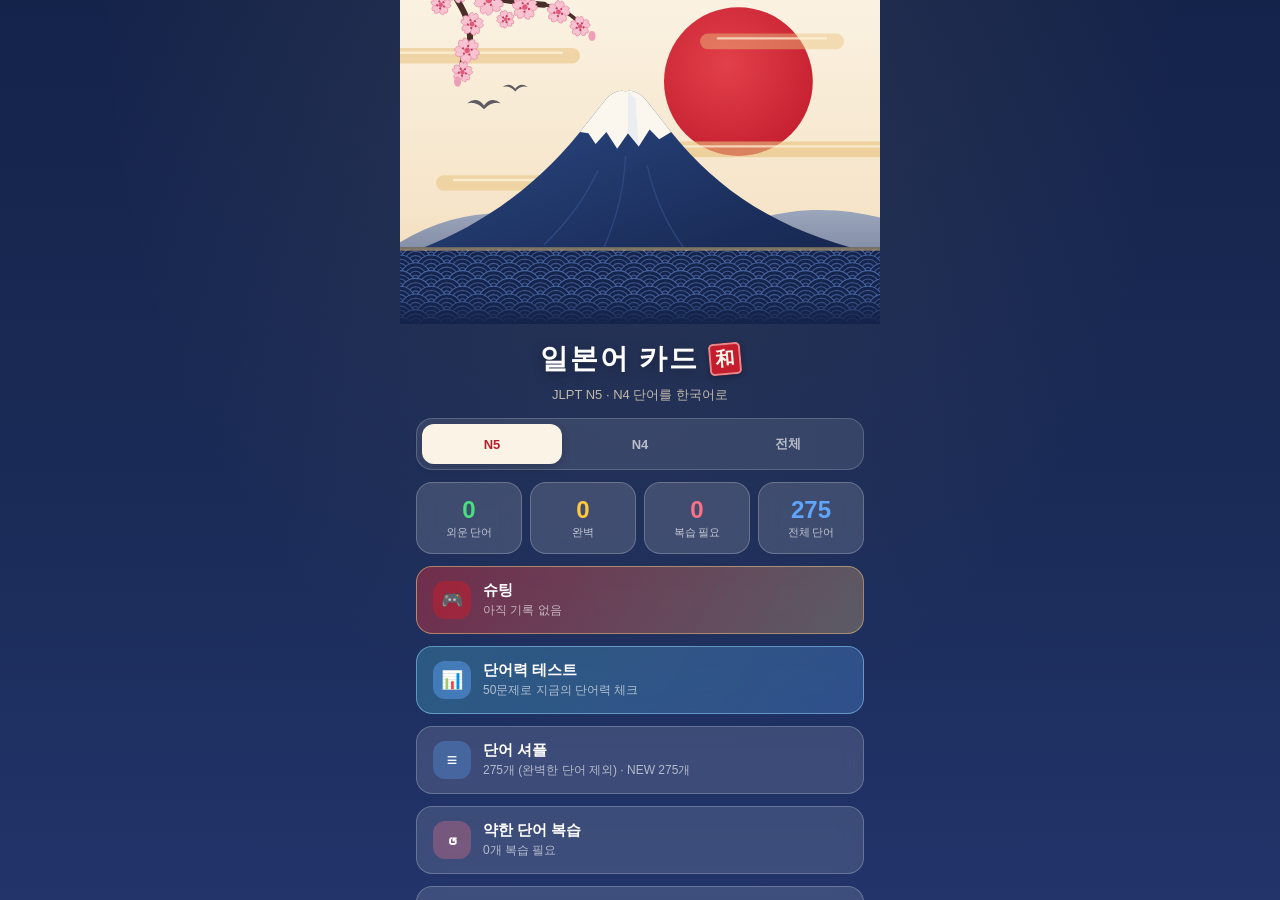
==== commit e3ce7698: "jp-card: 韓国語版の最近の更新を反映（一回覚えた・続きから再開・ひとつ戻る・シューティング5機・BGM改善）、テストにイージーモード（ひらがな表示） Co-Authored-By: Claud" ====
--- a/jp-card/index.html
+++ b/jp-card/index.html
@@ -317,7 +317,8 @@
 .pos-badge{background:#fbeeee;color:#b3202e}
 .prog-fill{background:#e2404b}
 .example-box{background:#fbf1dc}
-.example-box p{color:#6e5530;font-size:13px}
+.example-box{padding:10px 14px}
+.example-box p{color:#6e5530;font-size:16px;line-height:1.45;font-weight:500}
 .done-btn.white{color:#14234a}
 .similar-group .similar-ko{font-family:-apple-system,"Hiragino Sans",sans-serif}
 .similar-item .similar-w{color:#fff;font-size:16px;font-weight:700;font-family:-apple-system,"Hiragino Sans",sans-serif;min-width:64px}
@@ -333,6 +334,14 @@
 .g-mode.active{background:#fff;color:#b3202e}
 .g-mode.off{opacity:0.35;cursor:default}
 .new-badge{position:absolute;top:14px;left:16px;background:linear-gradient(90deg,#c41e2e,#e8a23c);color:#fff;font-size:11px;font-weight:900;letter-spacing:1px;padding:4px 10px;border-radius:99px;box-shadow:0 2px 8px rgba(196,30,46,0.35)}
+.undo-btn{background:rgba(255,255,255,0.18);border:none;font-size:17px;padding:7px 11px;cursor:pointer;color:#fff;border-radius:10px;line-height:1}
+.undo-btn:disabled{opacity:0.3;cursor:default}
+.g-modes.lives{margin-top:8px}
+.icon-mastered{background:rgba(74,222,128,0.3)}
+.vt-modes{display:flex;gap:8px;background:rgba(255,255,255,0.1);padding:4px;border-radius:99px;border:1px solid rgba(255,255,255,0.25)}
+.vt-mode{border:none;background:transparent;color:rgba(255,255,255,0.75);font-weight:800;font-size:13px;padding:9px 16px;border-radius:99px;cursor:pointer}
+.vt-mode.active{background:#fff;color:#b3202e}
+.vt-easy-tag{display:inline-block;font-size:11px;font-weight:800;color:#14234a;background:#ffd76a;border-radius:99px;padding:2px 8px;margin-left:6px;vertical-align:middle}
 
 </style>
 </head>
@@ -371,7 +380,7 @@
   </div>
   <button class="menu-btn game-btn" onclick="startGame()">
     <div class="icon icon-game">🎮</div>
-    <div><div id="game-menu-title">게임</div><div class="meta" id="game-menu-meta">단어 슈팅</div></div>
+    <div><div id="game-menu-title">슈팅</div><div class="meta" id="game-menu-meta">아직 기록 없음</div></div>
   </button>
   <button class="menu-btn vt-btn" onclick="openVTest()">
     <div class="icon icon-vt">📊</div>
@@ -386,6 +395,10 @@
     <div class="icon icon-review">↺</div>
     <div><div>약한 단어 복습</div><div class="meta" id="review-meta"></div></div>
   </button>
+  <button class="menu-btn mastered-btn" onclick="startMastered()">
+    <div class="icon icon-mastered">✓</div>
+    <div><div>한 번 외운 단어</div><div class="meta" id="mastered-meta">잊었으면 약한 단어로</div></div>
+  </button>
   <button class="menu-btn" onclick="startPerfect()">
     <div class="icon icon-perfect">★</div>
     <div><div>완벽</div><div class="meta" id="perfect-meta"></div></div>
@@ -410,6 +423,7 @@
     <button class="back-btn" onclick="goHome()">✕</button>
     <div class="prog-wrap"><div class="prog-fill" id="prog-fill" style="width:0%"></div></div>
     <div class="prog-label"><span id="prog-cur">1</span>/<span id="prog-total">1</span></div>
+    <button class="undo-btn" id="undo-btn" onclick="undoCard()" title="하나 뒤로" disabled>↩</button>
   </div>
   <div class="card-area">
     <div class="example-wrap">
@@ -537,45 +551,83 @@
   document.getElementById("review-meta").textContent=cnt(st.weak)+"개 복습 필요";
   const nNew=f.filter(w=>!st.mastered[K(w)]&&!st.weak[K(w)]).length;
   document.getElementById("all-meta").textContent=f.filter(w=>!st.perfect[K(w)]).length+"개 (완벽한 단어 제외)"+(nNew?" · NEW "+nNew+"개":"");
-  document.getElementById("perfect-meta").textContent=cnt(st.perfect)+"개";
+  document.getElementById("perfect-meta").textContent=cnt(st.perfect)+"개"+sessLabel("perfect");
+  document.getElementById("all-meta").textContent+=sessLabel("all");
+  document.getElementById("review-meta").textContent+=sessLabel("review");
+  document.getElementById("mastered-meta").textContent=f.filter(w=>st.mastered[K(w)]&&!st.perfect[K(w)]).length+"개 (★ 없음) · 잊었으면 약한 단어로"+sessLabel("mastered");
   if(typeof updateGameMenu==="function") updateGameMenu();
   if(typeof updateVTMenu==="function") updateVTMenu();
 }
 
 // ===================== 単語カード =====================
-function startNew(){
-  isPerfectMode=false;
-  const f=getFiltered();
-  let words=f.filter(w=>!state.mastered[K(w)]&&!state.weak[K(w)]);
-  if(!words.length) words=f.filter(w=>!state.mastered[K(w)]);
-  if(!words.length){alert("이 레벨은 모두 외웠습니다! 복습 모드를 이용하세요");return;}
+// ---- 途中経過を保存（同じメニュー・級を開くと続きから）----
+const SESS_KEY="jpcard_sess_v1";
+let deckMode="all",undoStack=[];
+function sessAll(){try{return JSON.parse(localStorage.getItem(SESS_KEY))||{};}catch(e){return {};}}
+function sessId(mode){return mode+"|"+currentTopik;}
+function getSess(mode){const ss=sessAll()[sessId(mode)];return ss&&ss.idx>0&&ss.idx<ss.keys.length?ss:null;}
+function saveSess(){
+  try{const all=sessAll(),id=sessId(deckMode);
+    if(idx<=0||idx>=deck.length)delete all[id];
+    else all[id]={keys:deck.map(K),idx,ok:okCount,ng:ngList.map(K),t:Date.now()};
+    localStorage.setItem(SESS_KEY,JSON.stringify(all));}catch(e){}
+}
+function resumeSess(mode){
+  const ss=getSess(mode);if(!ss)return false;
+  const map=new Map(WORDS.map(w=>[K(w),w]));
+  const d=ss.keys.map(k=>map.get(k)).filter(Boolean);if(d.length<2)return false;
+  const before=ss.keys.slice(0,ss.idx).filter(k=>map.has(k)).length;
+  deck=d;idx=Math.min(before,d.length-1);okCount=ss.ok||0;ngList=(ss.ng||[]).map(k=>map.get(k)).filter(Boolean);undoStack=[];
+  showScreen("study");renderCard();return true;
+}
+function sessLabel(mode){const ss=getSess(mode);return ss?"　▶ 이어서 "+(ss.idx+1)+"/"+ss.keys.length:"";}
+function updateUndoBtn(){const b=document.getElementById("undo-btn");if(b)b.disabled=undoStack.length===0;}
+// ひとつ前のカードに戻る（直前の判定も取り消す）
+function undoCard(){
+  if(!undoStack.length)return;
+  const h=undoStack.pop();
+  if(h.k){
+    ["mastered","weak","perfect"].forEach(f=>{if(h.prev[f]===undefined)delete state[f][h.k];else state[f][h.k]=h.prev[f];});
+    if(h.ok)okCount=Math.max(0,okCount-1);else{const i=ngList.lastIndexOf(h.w);if(i>=0)ngList.splice(i,1);}
+    saveState();
+  }
+  idx=h.idx;
+  if(!document.getElementById("study").classList.contains("active"))showScreen("study");
+  renderCard();
+}
+function startMastered(){
+  isPerfectMode=false;deckMode="mastered";if(resumeSess(deckMode))return;
+  const words=getFiltered().filter(w=>state.mastered[K(w)]&&!state.perfect[K(w)]);
+  if(!words.length){alert("한 번 외운 단어가 아직 없습니다");return;}
   startDeck(words);
 }
 function startReview(){
-  isPerfectMode=false;
+  isPerfectMode=false;deckMode="review";if(resumeSess(deckMode))return;
   const words=getFiltered().filter(w=>state.weak[K(w)]);
   if(!words.length){alert("복습할 단어가 없습니다");return;}
   startDeck(words);
 }
 function startAll(){
-  isPerfectMode=false;
+  isPerfectMode=false;deckMode="all";if(resumeSess(deckMode))return;
   const words=getFiltered().filter(w=>!state.perfect[K(w)]);
   if(!words.length){alert("모두 완벽한 단어입니다!");return;}
   // 未学習（NEW）を先に、そのあと学習済みをランダムに
   const isNew=w=>!state.mastered[K(w)]&&!state.weak[K(w)];
-  deck=[...shuffle(words.filter(isNew)),...shuffle(words.filter(w=>!isNew(w)))];idx=0;ngList=[];okCount=0;
+  deck=[...shuffle(words.filter(isNew)),...shuffle(words.filter(w=>!isNew(w)))];idx=0;ngList=[];okCount=0;undoStack=[];
   showScreen("study");renderCard();
 }
 function startPerfect(){
+  deckMode="perfect";isPerfectMode=true;if(resumeSess(deckMode))return;
   const words=getFiltered().filter(w=>state.perfect[K(w)]);
   if(!words.length){alert("아직 완벽한 단어가 없습니다");return;}
   isPerfectMode=true;startDeck(words);
 }
-function startDeck(words){deck=shuffle(words);idx=0;ngList=[];okCount=0;showScreen("study");renderCard();}
+function startDeck(words){deck=shuffle(words);idx=0;ngList=[];okCount=0;undoStack=[];showScreen("study");renderCard();}
 function retryDeck(){startDeck([...deck]);}
 function reviewWrong(){if(ngList.length)startDeck([...ngList]);}
 
 function renderCard(){
+  saveSess();
   if(idx>=deck.length){showDone();return;}
   const cardEl=document.getElementById("card");
   const wasFlipped=cardEl.classList.contains("flipped");
@@ -595,14 +647,14 @@
     document.getElementById("btn-ok").disabled=true;
     document.getElementById("btn-ng").disabled=true;
     document.querySelector(".btn-row").style.display=isPerfectMode?"none":"grid";
-    updateStarUI();
+    updateStarUI();updateUndoBtn();
   }
   flipped=false;cardEl.classList.remove("flipped");
   if(wasFlipped)setTimeout(fill,400);else fill();
 }
 function flipCard(){
   if(idx>=deck.length)return;
-  if(isPerfectMode&&flipped){idx++;renderCard();return;}
+  if(isPerfectMode&&flipped){undoStack.push({idx,w:deck[idx],k:null});if(undoStack.length>50)undoStack.shift();idx++;renderCard();return;}
   flipped=!flipped;
   document.getElementById("card").classList.toggle("flipped",flipped);
   const w=deck[idx];
@@ -627,6 +679,7 @@
 }
 function answer(ok){
   const w=deck[idx],k=K(w);
+  undoStack.push({idx,w,k,ok,prev:{mastered:state.mastered[k],weak:state.weak[k],perfect:state.perfect[k]}});if(undoStack.length>50)undoStack.shift();
   if(ok){okCount++;state.mastered[k]=true;delete state.weak[k];}
   else{ngList.push(w);state.weak[k]=(state.weak[k]||0)+1;delete state.mastered[k];delete state.perfect[k];}
   saveState();idx++;renderCard();
@@ -667,10 +720,10 @@
 // ===================== 単語シューティング =====================
 const GAME_KEY="jpcard_game_v1";
 const G_TEXT={
-  ko:{menu:"게임",sub:"단어 슈팅",best:"최고 기록",none:"아직 기록 없음",howto:"일본어 단어의 올바른 뜻을 쏴라!<br>⚡ 빨리 쏠수록 고득점",ctrl:"화면 왼쪽/오른쪽을 탭 (키보드 ← →)",start:"TAP TO START",over:"게임 오버",record:"🏆 최고 기록 갱신!",bestIs:"최고 기록 ",correct:"정답",combo:"최대 콤보",miss:"실수",missed:"틀린 단어",added:"↑ 복습 목록에 추가했습니다",perfect:"노미스!",retry:"다시 하기",home:"홈으로",few:"단어가 부족합니다",paused:"일시정지<br>탭하면 계속",answer:"정답",godspeed:"신속!",quick:"속사!",sec:"초",fastest:"최고 속도",modeAll:"전체",modeWeak:"약한 단어만 ({n}개)",weakModeDesc:"약한 단어 {n}개만 나옵니다",weakModeTitle:"약한 단어 모드 (최고 기록 제외)",graduated:"2번째!",graduatedList:"✌️ 2번 이상 맞힌 단어 {n}개 (카드로 확인하고 「외웠다」로)"},
-  ja:{menu:"ゲーム",sub:"単語シューティング",best:"ハイスコア",none:"まだ記録なし",howto:"韓国語の正しい意味を撃ち抜け！<br>⚡ 早く撃つほど高得点",ctrl:"画面の左右をタップ（キーボードは ← →）",start:"TAP TO START",over:"ゲームオーバー",record:"🏆 ハイスコア更新！",bestIs:"ハイスコア ",correct:"正解",combo:"最大コンボ",miss:"ミス",missed:"間違えた単語",added:"↑ 苦手リストに追加しました",perfect:"ノーミス！",retry:"もう一度",home:"ホームに戻る",few:"このレベルは単語が少なすぎます",paused:"一時停止中<br>タップで再開",answer:"正解",godspeed:"神速！",quick:"早撃ち！",sec:"秒",fastest:"最速"},
-  en:{menu:"Game",sub:"Word Shooter",best:"High score",none:"No record yet",howto:"Shoot the correct meaning!<br>⚡ Faster shots score more",ctrl:"Tap left/right (keyboard: ← →)",start:"TAP TO START",over:"Game Over",record:"🏆 New high score!",bestIs:"High score ",correct:"Correct",combo:"Max combo",miss:"Misses",missed:"Words you missed",added:"↑ Added to your review list",perfect:"No misses!",retry:"Play again",home:"Back to home",few:"Not enough words in this level",paused:"Paused<br>Tap to resume",answer:"Answer",godspeed:"Lightning!",quick:"Quick!",sec:"s",fastest:"Fastest"},
-  zh:{menu:"游戏",sub:"单词射击",best:"最高分",none:"暂无记录",howto:"击中正确的意思！<br>⚡ 越快得分越高",ctrl:"点击屏幕左右（键盘 ← →）",start:"TAP TO START",over:"游戏结束",record:"🏆 刷新最高分！",bestIs:"最高分 ",correct:"正确",combo:"最大连击",miss:"失误",missed:"答错的单词",added:"↑ 已加入待复习列表",perfect:"零失误！",retry:"再玩一次",home:"返回首页",few:"该级别单词太少",paused:"已暂停<br>点击继续",answer:"正确答案",godspeed:"神速！",quick:"快枪手！",sec:"秒",fastest:"最快"}
+  ko:{menu:"슈팅",sub:"단어 슈팅",best:"최고 기록",none:"아직 기록 없음",howto:"일본어 단어의 올바른 뜻을 쏴라!<br>⚡ 빨리 쏠수록 고득점",ctrl:"화면 왼쪽/오른쪽을 탭 (키보드 ← →)",start:"TAP TO START",over:"게임 오버",record:"🏆 최고 기록 갱신!",bestIs:"최고 기록 ",correct:"정답",combo:"최대 콤보",miss:"실수",missed:"틀린 단어",added:"↑ 복습 목록에 추가했습니다",perfect:"노미스!",retry:"다시 하기",home:"홈으로",few:"단어가 부족합니다",paused:"일시정지<br>탭하면 계속",answer:"정답",godspeed:"신속!",quick:"속사!",sec:"초",fastest:"최고 속도",modeAll:"전체",modeWeak:"약한 단어만 ({n}개)",weakModeDesc:"약한 단어 {n}개만 나옵니다",weakModeTitle:"약한 단어 모드 (최고 기록 제외)",graduated:"2번째!",graduatedList:"✌️ 2번 이상 맞힌 단어 {n}개 (카드로 확인하고 「외웠다」로)",allClear:"🎓 약한 단어 전부 졸업!",lives3:"✈ 3기",lives5:"✈ 5기 (쉬움)",easyNote:"쉬움 모드 (최고 기록 제외)"},
+  ja:{menu:"シューティング",sub:"単語シューティング",best:"ハイスコア",none:"まだ記録なし",howto:"韓国語の正しい意味を撃ち抜け！<br>⚡ 早く撃つほど高得点",ctrl:"画面の左右をタップ（キーボードは ← →）",start:"TAP TO START",over:"ゲームオーバー",record:"🏆 ハイスコア更新！",bestIs:"ハイスコア ",correct:"正解",combo:"最大コンボ",miss:"ミス",missed:"間違えた単語",added:"↑ 苦手リストに追加しました",perfect:"ノーミス！",retry:"もう一度",home:"ホームに戻る",few:"このレベルは単語が少なすぎます",paused:"一時停止中<br>タップで再開",answer:"正解",godspeed:"神速！",quick:"早撃ち！",sec:"秒",fastest:"最速",modeAll:"全部",modeWeak:"苦手だけ（{n}語）",weakModeDesc:"苦手 {n}語だけが出ます",weakModeTitle:"苦手モード（ハイスコア対象外）",graduated:"2回目！",graduatedList:"✌️ 2回以上当てた単語 {n}語（カードで確認して「覚えた」へ）",allClear:"🎓 苦手ぜんぶ卒業！",lives3:"✈ 3機",lives5:"✈ 5機（イージー）",easyNote:"イージー（ハイスコア対象外）"},
+  en:{menu:"Game",sub:"Word Shooter",best:"High score",none:"No record yet",howto:"Shoot the correct meaning!<br>⚡ Faster shots score more",ctrl:"Tap left/right (keyboard: ← →)",start:"TAP TO START",over:"Game Over",record:"🏆 New high score!",bestIs:"High score ",correct:"Correct",combo:"Max combo",miss:"Misses",missed:"Words you missed",added:"↑ Added to your review list",perfect:"No misses!",retry:"Play again",home:"Back to home",few:"Not enough words in this level",paused:"Paused<br>Tap to resume",answer:"Answer",godspeed:"Lightning!",quick:"Quick!",sec:"s",fastest:"Fastest",modeAll:"All words",modeWeak:"Weak only ({n})",weakModeDesc:"Only your {n} weak words",weakModeTitle:"Weak mode (no high score)",graduated:"Twice!",graduatedList:"✌️ Hit twice or more: {n} (confirm with cards)",allClear:"🎓 All weak words cleared!",lives3:"✈ 3 lives",lives5:"✈ 5 lives (easy)",easyNote:"Easy mode (no high score)"},
+  zh:{menu:"游戏",sub:"单词射击",best:"最高分",none:"暂无记录",howto:"击中正确的意思！<br>⚡ 越快得分越高",ctrl:"点击屏幕左右（键盘 ← →）",start:"TAP TO START",over:"游戏结束",record:"🏆 刷新最高分！",bestIs:"最高分 ",correct:"正确",combo:"最大连击",miss:"失误",missed:"答错的单词",added:"↑ 已加入待复习列表",perfect:"零失误！",retry:"再玩一次",home:"返回首页",few:"该级别单词太少",paused:"已暂停<br>点击继续",answer:"正确答案",godspeed:"神速！",quick:"快枪手！",sec:"秒",fastest:"最快",modeAll:"全部",modeWeak:"只练弱项（{n}）",weakModeDesc:"只出 {n} 个弱项单词",weakModeTitle:"弱项模式（不计最高分）",graduated:"第2次！",graduatedList:"✌️ 击中2次以上 {n}个（请用卡片确认）",allClear:"🎓 弱项全部毕业！",lives3:"✈ 3条命",lives5:"✈ 5条命（简单）",easyNote:"简单模式（不计最高分）"}
 };
 function gt(k){return (G_TEXT[currentLang]||G_TEXT.ja)[k]||G_TEXT.ja[k];}
 function meaningOf(w){return w.m;}
@@ -681,7 +734,7 @@
   const el=document.getElementById("game-menu-title"); if(!el)return;
   el.textContent=gt("menu");
   const b=loadBest()[currentTopik];
-  document.getElementById("game-menu-meta").textContent=gt("sub")+" · "+(b?gt("best")+" "+b.toLocaleString():gt("none"));
+  document.getElementById("game-menu-meta").textContent=b?gt("best")+" "+b.toLocaleString():gt("none");
 }
 
 const G={};  // game state
@@ -689,10 +742,20 @@
 
 function gamePool(mode){
   const base=getFiltered();
-  if(mode==="weak")return base.filter(w=>state.weak[K(w)]);
+  if(mode==="weak"){const st=state;return base.filter(w=>st.weak[K(w)]);}
   return base;
 }
 let gameMode="all";
+let gameLives=3;try{gameLives=localStorage.getItem("jpcard_lives")==="5"?5:3;}catch(e){}
+function isEasy(){return gameLives>3;}
+function bestLabel(){return gameMode==="weak"?gt("weakModeDesc").replace("{n}",G.pool.length):isEasy()?gt("easyNote"):"JLPT "+lvName()+" · "+gt("best")+" "+(loadBest()[currentTopik]||0).toLocaleString();}
+function setGameLives(n,ev){
+  if(ev){ev.stopPropagation();ev.preventDefault();}
+  gameLives=n;try{localStorage.setItem("jpcard_lives",String(n));}catch(e){}
+  if(G.phase==="ready"){G.lives=n;updateHud();}
+  document.querySelectorAll(".g-mode[data-lives]").forEach(b=>b.classList.toggle("active",Number(b.dataset.lives)===n));
+  const bestEl=document.querySelector(".g-best");if(bestEl)bestEl.textContent=bestLabel();
+}
 function setGameMode(m,ev){
   if(ev){ev.stopPropagation();ev.preventDefault();}
   if(m==="weak"&&gamePool("weak").length<1)return;
@@ -700,7 +763,7 @@
   G.pool=shuffle(gamePool(m));G.pi=0;
   document.querySelectorAll(".g-mode").forEach(b=>b.classList.toggle("active",b.dataset.mode===m));
   const bestEl=document.querySelector(".g-best");
-  if(bestEl){const best=loadBest()[currentTopik]||0;bestEl.textContent=m==="weak"?gt("weakModeDesc").replace("{n}",G.pool.length):"JLPT "+lvName()+" · "+gt("best")+" "+best.toLocaleString();}
+  if(bestEl)bestEl.textContent=bestLabel();
 }
 const LOOSE_POS={"挨拶":1,"感動詞":1,"フレーズ":1};
 function meaningParts(m){return m.replace(/\([^)]*\)/g," ").split(/[,、\s]+/).filter(x=>x.length>=1);}
@@ -721,33 +784,52 @@
 // ===================== サウンド =====================
 const SND={ctx:null,on:true};
 try{SND.on=localStorage.getItem("jpcard_sound")!=="off";}catch(e){}
+function createAudioCtx(){
+  const AC=window.AudioContext||window.webkitAudioContext;if(!AC)return;
+  SND.ctx=new AC();SND.noise=null;SND.dead=false;SND.lastCT=-1;SND.stuckSince=0;
+  const comp=SND.ctx.createDynamicsCompressor();comp.threshold.value=-18;comp.ratio.value=4;
+  SND.master=SND.ctx.createGain();SND.master.gain.value=0.9;SND.master.connect(comp);comp.connect(SND.ctx.destination);
+  // iPhone：電話・Siri・他アプリ・読み上げなどで割り込まれた後、復帰したらBGMを自動で再開
+  SND.ctx.onstatechange=()=>{try{
+    if(SND.ctx.state==="running"&&SND.on&&!BGM.src&&bgmShouldPlay())startBGM(BGM.song);
+  }catch(e){}};
+}
+function rebuildAudioCtx(){
+  // 音声エンジンが死んだ（時計が止まった）時に作り直す
+  const wasBGM=!!BGM.src||BGM.want;
+  if(BGM.timer){clearInterval(BGM.timer);BGM.timer=null;}BGM.bus=null;BGM.src=null;BGM.srcA=BGM.srcB=null;
+  try{const old=SND.ctx;SND.ctx=null;if(old)old.close();}catch(e){}
+  try{createAudioCtx();}catch(e){}
+  return wasBGM;
+}
 function audioUnlock(){
   try{if(navigator.audioSession)navigator.audioSession.type="playback";}catch(e){}   // iPhoneのマナーモードでも鳴らす
   try{
-    if(!SND.ctx){const AC=window.AudioContext||window.webkitAudioContext;if(AC){SND.ctx=new AC();
-      const comp=SND.ctx.createDynamicsCompressor();comp.threshold.value=-18;comp.ratio.value=4;
-      SND.master=SND.ctx.createGain();SND.master.gain.value=0.9;SND.master.connect(comp);comp.connect(SND.ctx.destination);}}
+    if(!SND.ctx)createAudioCtx();
+    let restart=false;
+    if(SND.ctx&&(SND.dead||SND.ctx.state==="closed")){restart=rebuildAudioCtx();}
     if(SND.ctx&&SND.ctx.state!=="running")SND.ctx.resume();
     if(SND.ctx){const b=SND.ctx.createBuffer(1,1,22050),s=SND.ctx.createBufferSource();s.buffer=b;s.connect(SND.ctx.destination);s.start(0);}
+    if(restart&&bgmShouldPlay())startBGM(BGM.song);
   }catch(e){}
   if(!SND.speechUnlocked){try{const u=new SpeechSynthesisUtterance(" ");u.volume=0;speechSynthesis.speak(u);SND.speechUnlocked=true;}catch(e){}}
 }
-function noiseBuf(){
-  const c=SND.ctx;
-  if(!SND.noise){const n=c.sampleRate*1.5,b=c.createBuffer(1,n,c.sampleRate),d=b.getChannelData(0);for(let i=0;i<n;i++)d[i]=Math.random()*2-1;SND.noise=b;}
-  return SND.noise;
+function noiseBuf(c){
+  c=c||SND.ctx;
+  if(!c._noise){const n=c.sampleRate*1.5,b=c.createBuffer(1,n,c.sampleRate),d=b.getChannelData(0);for(let i=0;i<n;i++)d[i]=Math.random()*2-1;c._noise=b;}
+  return c._noise;
 }
 // t=絶対時刻で鳴らす汎用関数（BGMと効果音で共用）
 function oscAt(t,type,f1,f2,dur,vol,dest,attack){
-  const c=SND.ctx,o=c.createOscillator(),g=c.createGain();
+  const c=dest?dest.context:SND.ctx,o=c.createOscillator(),g=c.createGain();
   o.type=type;o.frequency.setValueAtTime(f1,t);if(f2&&f2!==f1)o.frequency.exponentialRampToValueAtTime(Math.max(f2,1),t+dur);
   g.gain.setValueAtTime(0.0001,t);g.gain.exponentialRampToValueAtTime(vol,t+(attack||0.006));g.gain.exponentialRampToValueAtTime(0.0001,t+dur);
   o.connect(g);g.connect(dest||SND.master);o.start(t);o.stop(t+dur+0.03);
   return o;
 }
 function noiseAt(t,dur,vol,type,f1,f2,dest){
-  const c=SND.ctx,src=c.createBufferSource(),fl=c.createBiquadFilter(),g=c.createGain();
-  src.buffer=noiseBuf();fl.type=type;fl.Q.value=0.7;fl.frequency.setValueAtTime(f1,t);if(f2)fl.frequency.exponentialRampToValueAtTime(Math.max(f2,40),t+dur);
+  const c=dest?dest.context:SND.ctx,src=c.createBufferSource(),fl=c.createBiquadFilter(),g=c.createGain();
+  src.buffer=noiseBuf(c);fl.type=type;fl.Q.value=0.7;fl.frequency.setValueAtTime(f1,t);if(f2)fl.frequency.exponentialRampToValueAtTime(Math.max(f2,40),t+dur);
   g.gain.setValueAtTime(0.0001,t);g.gain.exponentialRampToValueAtTime(vol,t+0.004);g.gain.exponentialRampToValueAtTime(0.0001,t+dur);
   src.connect(fl);fl.connect(g);g.connect(dest||SND.master);src.start(t,Math.random()*0.5);src.stop(t+dur+0.05);
 }
@@ -779,7 +861,7 @@
 }
 
 // ---- BGM（その場で作曲・演奏するシンセポップ。Am→F→C→G）----
-const BGM={timer:null,step:0,next:0,bus:null};
+const BGM={timer:null,bus:null,src:null,bufs:{},rendering:{},want:false,hype:false,song:"shoot"};
 const BGM_BPM=114,BGM_STEP=60/BGM_BPM/4;
 const BGM_CHORDS=[
   {root:110.00,arp:[440.00,523.25,659.25,880.00]},   // Am
@@ -794,30 +876,89 @@
   [[0,880.00],[6,783.99],[8,659.25],[12,523.25],[16,523.25],[20,587.33],[24,659.25],[28,698.46]],
   [[0,783.99],[4,659.25],[8,783.99],[12,1046.50],[16,987.77],[22,880.00],[24,783.99]]
 ];
-function startBGM(){
-  if(!canPlay()||BGM.timer)return;
+// BGMは8小節ぶんを先に音声データとして作り（OfflineAudioContext）、ループ再生する。
+// 25msタイマーで逐次鳴らす方式はiPhoneの割り込み・タイマー抑制で止まることがあったため。
+const BGM_BARS=8,BGM_LEN=BGM_BARS*16*BGM_STEP;
+setTimeout(()=>{try{ensureBGMBuf("shoot");}catch(e){}},1500);   // 起動して少ししたら先に作っておく
+// 今BGMを鳴らすべき場面か（割り込みからの復帰用）
+function bgmShouldPlay(){
+  if(typeof MT!=="undefined"&&MT.active)return true;
+  return typeof G!=="undefined"&&(G.phase==="play"||G.phase==="count"||G.phase==="after")&&!G.paused&&document.getElementById("game").classList.contains("active");
+}
+function songDef(name){
+  return name==="match"?{bars:MT_BARS,step:MT_STEP,len:MT_LEN,fn:mtStep,lpf:3200}:{bars:BGM_BARS,step:BGM_STEP,len:BGM_LEN,fn:bgmStep,lpf:2200};
+}
+function renderBGM(hype,sr,name){
+  const d=songDef(name);
+  const OAC=window.OfflineAudioContext||window.webkitOfflineAudioContext;
+  const oc=new OAC(1,Math.ceil((d.len+0.6)*sr),sr);
+  const bus=oc.createGain();bus.gain.value=1;bus.connect(oc.destination);
+  const lp=oc.createBiquadFilter();lp.type="lowpass";lp.frequency.value=d.lpf;lp.Q.value=2;lp.connect(bus);
+  for(let st=0;st<d.bars*16;st++)d.fn(st,st*d.step+0.02,{bus,lp,hype});
+  return oc.startRendering();
+}
+function ensureBGMBuf(name){
+  name=name||"shoot";
+  if(BGM.bufs[name]||BGM.rendering[name])return;
+  const sr=SND.ctx?SND.ctx.sampleRate:48000;   // 再生時は自動で変換されるので、実際のレートと違っても問題ない
+  BGM.rendering[name]=true;
+  Promise.all([renderBGM(false,sr,name),renderBGM(true,sr,name)]).then(([a,b])=>{BGM.bufs[name]={sr,a,b};BGM.rendering[name]=false;if(BGM.want&&!BGM.src&&BGM.song===name)startBGM(name);}).catch(e=>{console.error(e);BGM.rendering[name]=false;});
+}
+function startBGM(name){
+  name=name||"shoot";
+  if(BGM.src&&BGM.song!==name)stopBGM(0.15);
+  BGM.song=name;
+  if(!canPlay()||BGM.src)return;
+  BGM.want=true;
+  const c=SND.ctx;
+  const buf=BGM.bufs[name];
+  if(!buf){ensureBGMBuf(name);return;}   // 準備できたら自動で開始
   try{
-    const c=SND.ctx;
-    BGM.bus=c.createGain();BGM.bus.gain.setValueAtTime(0.0001,c.currentTime);BGM.bus.gain.exponentialRampToValueAtTime(0.32,c.currentTime+0.6);
+    const t=c.currentTime+0.05;
+    BGM.bus=c.createGain();BGM.bus.gain.setValueAtTime(0.0001,t);BGM.bus.gain.exponentialRampToValueAtTime(0.32,t+0.6);
     BGM.bus.connect(SND.master);
-    BGM.lp=c.createBiquadFilter();BGM.lp.type="lowpass";BGM.lp.frequency.value=2200;BGM.lp.Q.value=2;BGM.lp.connect(BGM.bus);
-    BGM.step=0;BGM.next=c.currentTime+0.08;
-    BGM.timer=setInterval(bgmTick,25);
+    BGM.gA=c.createGain();BGM.gB=c.createGain();BGM.gA.gain.value=1;BGM.gB.gain.value=0.0001;
+    BGM.gA.connect(BGM.bus);BGM.gB.connect(BGM.bus);
+    const len=songDef(name).len;
+    const mk=(bf,g)=>{const sN=c.createBufferSource();sN.buffer=bf;sN.loop=true;sN.loopStart=0;sN.loopEnd=len;sN.connect(g);sN.start(t);return sN;};
+    BGM.srcA=mk(buf.a,BGM.gA);BGM.srcB=mk(buf.b,BGM.gB);
+    BGM.src=true;BGM.hype=false;
+    SND.lastCT=-1;SND.stuckSince=0;
+    if(BGM.timer)clearInterval(BGM.timer);BGM.timer=setInterval(bgmWatch,500);
+  }catch(e){console.error(e);BGM.src=null;}
+}
+function stopBGM(fade){
+  BGM.want=false;
+  if(BGM.timer){clearInterval(BGM.timer);BGM.timer=null;}
+  if(BGM.src&&SND.ctx){try{const c=SND.ctx,t=c.currentTime,f=fade||0.3;
+    BGM.bus.gain.cancelScheduledValues(t);BGM.bus.gain.setValueAtTime(Math.max(BGM.bus.gain.value,0.0001),t);BGM.bus.gain.exponentialRampToValueAtTime(0.0001,t+f);
+    const a=BGM.srcA,b=BGM.srcB,bus=BGM.bus;
+    try{a.stop(t+f+0.05);b.stop(t+f+0.05);}catch(e){}
+    setTimeout(()=>{try{bus.disconnect();}catch(e){}},(f+0.2)*1000);}catch(e){}}
+  BGM.src=null;BGM.bus=null;BGM.srcA=BGM.srcB=null;
+}
+function bgmSetHype(h){
+  if(!BGM.src||BGM.hype===h||!SND.ctx)return;
+  BGM.hype=h;
+  try{const t=SND.ctx.currentTime;
+    BGM.gA.gain.cancelScheduledValues(t);BGM.gA.gain.setValueAtTime(Math.max(BGM.gA.gain.value,0.0001),t);BGM.gA.gain.exponentialRampToValueAtTime(h?0.0001:1,t+0.4);
+    BGM.gB.gain.cancelScheduledValues(t);BGM.gB.gain.setValueAtTime(Math.max(BGM.gB.gain.value,0.0001),t);BGM.gB.gain.exponentialRampToValueAtTime(h?1:0.0001,t+0.4);
   }catch(e){}
 }
-function stopBGM(fade){
-  if(BGM.timer){clearInterval(BGM.timer);BGM.timer=null;}
-  if(BGM.bus&&SND.ctx){try{const t=SND.ctx.currentTime;BGM.bus.gain.cancelScheduledValues(t);BGM.bus.gain.setValueAtTime(BGM.bus.gain.value,t);BGM.bus.gain.exponentialRampToValueAtTime(0.0001,t+(fade||0.3));const b=BGM.bus;setTimeout(()=>{try{b.disconnect();}catch(e){}},((fade||0.3)+0.1)*1000);}catch(e){}}
-  BGM.bus=null;
-}
-function bgmTick(){
-  if(!canPlay()||!BGM.bus){stopBGM();return;}
-  const c=SND.ctx;
-  while(BGM.next<c.currentTime+0.12){bgmStep(BGM.step,BGM.next);BGM.next+=BGM_STEP;BGM.step++;}
-}
-function bgmStep(step,t){
+// 監視：音声エンジンの時計が止まっていたら再開を試み、3秒以上戻らなければ次のタップで作り直す
+function bgmWatch(){
+  if(!canPlay()||!BGM.src){if(BGM.timer){clearInterval(BGM.timer);BGM.timer=null;}return;}
+  const c=SND.ctx,now=performance.now();
+  if(c.currentTime===SND.lastCT){
+    if(!SND.stuckSince)SND.stuckSince=now;
+    else{try{c.resume();}catch(e){}if(now-SND.stuckSince>3000)SND.dead=true;}
+    return;
+  }
+  SND.lastCT=c.currentTime;SND.stuckSince=0;
+}
+function bgmStep(step,t,env){
   try{
-    const s=step%16,bar=Math.floor(step/16),ch=BGM_CHORDS[bar%4],bus=BGM.bus,hype=(G.combo||0)>=5;
+    const s=step%16,bar=Math.floor(step/16),ch=BGM_CHORDS[bar%4],bus=env.bus,hype=env.hype;
     // キック
     if(s%4===0){oscAt(t,"sine",130,42,0.22,s===0?0.55:0.42,bus,0.003);}
     // ハイハット
@@ -828,11 +969,11 @@
     if([0,3,6,8,10,11,14].includes(s)){const f=(s===6||s===14)?ch.root*2:ch.root;oscAt(t,"triangle",f,0,BGM_STEP*1.6,0.30,bus,0.005);}
     // アルペジオ
     const af=ch.arp[BGM_ARP[s]]*(hype?2:1);
-    oscAt(t,"square",af,0,BGM_STEP*0.9,0.035,BGM.lp,0.003);
+    oscAt(t,"square",af,0,BGM_STEP*0.9,0.035,env.lp,0.003);
     // パッド
     if(s===0){[ch.arp[0]/2,ch.arp[1]/2,ch.arp[2]/2].forEach((f,i)=>{oscAt(t,"triangle",f*(1+(i-1)*0.002),0,BGM_STEP*16,0.045,bus,0.25);});}
-    // メロディ（5小節目から、ベルの音色）
-    if(bar>=4){const ph=BGM_MEL[Math.floor(bar/2)%4],s32=(bar%2)*16+s;
+    // メロディ（ベルの音色）
+    {const ph=BGM_MEL[Math.floor(bar/2)%4],s32=(bar%2)*16+s;
       ph.forEach(([st,f])=>{if(st===s32){oscAt(t,"sine",f,0,0.55,0.075,bus,0.005);oscAt(t,"sine",f*2.01,0,0.25,0.015,bus,0.005);}});}
   }catch(e){}
 }
@@ -840,19 +981,19 @@
 function toggleSound(){
   SND.on=!SND.on;try{localStorage.setItem("jpcard_sound",SND.on?"on":"off");}catch(e){}
   updateSoundBtn();
-  if(SND.on){audioUnlock();sfx("beep");if(G.phase==="play"||G.phase==="after"||G.phase==="count")startBGM();}
+  if(SND.on){audioUnlock();sfx("beep");if(bgmShouldPlay())startBGM(BGM.song);}
   else{try{speechSynthesis.cancel();}catch(e){}stopBGM(0.1);}
 }
-function updateSoundBtn(){const b=document.getElementById("g-sound");if(b)b.textContent=SND.on?"🔊":"🔇";}
+function updateSoundBtn(){["g-sound","m-sound"].forEach(id=>{const b=document.getElementById(id);if(b)b.textContent=SND.on?"🔊":"🔇";});}
 
 // ===================== ゲーム進行 =====================
 function startGame(){
-  audioUnlock();updateSoundBtn();stopBGM(0.1);
+  audioUnlock();updateSoundBtn();stopBGM(0.1);try{ensureBGMBuf("shoot");}catch(e){}
   if(gameMode==="weak"&&gamePool("weak").length<1)gameMode="all";
   const pool=gamePool(gameMode);
   if(pool.length<(gameMode==="weak"?1:2)){alert(gt("few"));return;}
   Object.assign(G,{
-    pool:shuffle(pool),pi:0,qn:0,score:0,shownScore:0,lives:3,combo:0,maxCombo:0,correct:0,missed:[],
+    pool:shuffle(pool),pi:0,qn:0,score:0,shownScore:0,lives:gameLives,combo:0,maxCombo:0,correct:0,missed:[],
     speed:0.085,phase:"ready",q:null,shipX:0.5,shipTarget:0.5,shipV:0,bullet:null,particles:[],rings:[],floaters:[],debris:[],
     flash:null,last:0,paused:false,banner:null,fastest:0,shake:0,muzzle:0,shieldHit:0,time:0,hits:{},graduated:[]
   });
@@ -868,8 +1009,12 @@
       <button class="g-mode${gameMode==="all"?" active":""}" data-mode="all" onpointerdown="setGameMode('all',event)">${gt("modeAll")}</button>
       <button class="g-mode${gameMode==="weak"?" active":""}${nWeak<1?" off":""}" data-mode="weak" onpointerdown="setGameMode('weak',event)">${gt("modeWeak").replace("{n}",nWeak)}</button>
     </div>
+    <div class="g-modes lives">
+      <button class="g-mode${gameLives===3?" active":""}" data-lives="3" onpointerdown="setGameLives(3,event)">${gt("lives3")}</button>
+      <button class="g-mode${gameLives===5?" active":""}" data-lives="5" onpointerdown="setGameLives(5,event)">${gt("lives5")}</button>
+    </div>
     <div class="g-ctrl">${gt("ctrl")}</div>
-    <div class="g-best">${gameMode==="weak"?gt("weakModeDesc").replace("{n}",pool.length):"JLPT "+lvName()+" · "+gt("best")+" "+best.toLocaleString()}</div>
+    <div class="g-best">${bestLabel()}</div>
     <div class="g-start">${gt("start")}</div>`);
   G.phase="ready";
   if(!G.raf) G.raf=requestAnimationFrame(gameLoop);
@@ -896,7 +1041,7 @@
 }
 
 function updateHud(){
-  document.getElementById("g-lives").innerHTML=[0,1,2].map(i=>`<span class="life${i<G.lives?"":" lost"}">✈</span>`).join("");
+  document.getElementById("g-lives").innerHTML=Array.from({length:Math.max(gameLives,G.lives||0)},(_,i)=>i).map(i=>`<span class="life${i<G.lives?"":" lost"}">✈</span>`).join("");
 }
 
 function shoot(side){
@@ -907,7 +1052,7 @@
   G.q.reactT=G.q.t;   // 早撃ち判定はタップした瞬間の時間で
   G.bullet={side,x:G.shipTarget,y:0.83,fireAt:0.08,trail:[]};
   audioUnlock();sfx("shot");
-  if(side===G.q.correctSide) speakKo(G.q.w.r);   // iPhoneはタップの瞬間でないと発音できない
+  speakKo(G.q.w.r);   // 正解でも不正解でも発音（iPhoneはタップの瞬間でないと発音できない）
 }
 
 const SIDE_COL=[{main:"#ff6ec7",glow:"255,110,199"},{main:"#5ef2ff",glow:"94,242,255"}];
@@ -918,7 +1063,7 @@
   const S=gameSize();
   const ex=(i)=>({x:laneX(i)*S.w,y:enemyY(q.y)*S.h});
   if(ok){
-    G.combo++;G.maxCombo=Math.max(G.maxCombo,G.combo);G.correct++;
+    G.combo++;G.maxCombo=Math.max(G.maxCombo,G.combo);G.correct++;bgmSetHype(G.combo>=5);
     if(gameMode==="weak"){const k=K(q.w);G.hits[k]=(G.hits[k]||0)+1;
       if(G.hits[k]===2&&!G.graduated.includes(q.w)){G.graduated.push(q.w);const gp=ex(side);G.floaters.push({x:gp.x,y:gp.y-44,text:gt("graduated"),sub:"",t:0,color:"#4ade80"});}}
     // 早撃ちボーナス：タップまでの秒数が短いほど大きい（最大+400）
@@ -937,7 +1082,7 @@
     G.speed=Math.min(G.speed*1.045,0.32);
     G.phase="after";G.afterT=0;G.afterDur=0.6;
   }else{
-    G.combo=0;G.lives--;
+    G.combo=0;G.lives--;bgmSetHype(false);
     if(!G.missed.includes(q.w)) G.missed.push(q.w);
     if(!timeout){explode(ex(side),"#ff5577",0.7);}
     q.hit=-1;q.showCorrect=true;
@@ -964,12 +1109,12 @@
   const st=state;
   G.missed.forEach(w=>{st.weak[K(w)]=(st.weak[K(w)]||0)+1;delete st.mastered[K(w)];delete st.perfect[K(w)];});
   if(G.missed.length) saveState();
-  const best=loadBest();const prev=best[currentTopik]||0;const isRecord=gameMode!=="weak"&&G.score>prev;
+  const best=loadBest();const prev=best[currentTopik]||0;const isRecord=gameMode!=="weak"&&!isEasy()&&G.score>prev;
   if(isRecord){best[currentTopik]=G.score;saveBest(best);}
   document.getElementById("go-title").textContent=gt("over");
   document.getElementById("go-score").textContent=G.score.toLocaleString();
   const rec=document.getElementById("go-record");rec.textContent=gt("record");rec.style.display=isRecord&&G.score>0?"inline-block":"none";
-  document.getElementById("go-best").textContent=gameMode==="weak"?gt("weakModeTitle"):"JLPT "+lvName()+" · "+gt("bestIs")+Math.max(prev,G.score).toLocaleString();
+  document.getElementById("go-best").textContent=gameMode==="weak"?gt("weakModeTitle"):isEasy()?gt("easyNote"):"JLPT "+lvName()+" · "+gt("bestIs")+Math.max(prev,G.score).toLocaleString();
   document.getElementById("go-correct").textContent=G.correct;
   document.getElementById("go-combo").textContent=G.maxCombo;
   document.getElementById("go-fast").innerHTML=G.fastest?G.fastest.toFixed(2)+'<small style="font-size:11px;margin-left:1px">'+gt("sec")+'</small>':"-";
@@ -984,8 +1129,7 @@
   if(G.missed.length){
     box.innerHTML=`<h4>${gt("missed")}</h4>`+G.missed.map(w=>`<div class="row"><b>${esc(w.w)}${w.r!==w.w?" <small style=\"opacity:.7;font-weight:600\">"+esc(w.r)+"</small>":""}</b><span>${esc(meaningOf(w))}</span></div>`).join("")+`<div class="note">${gt("added")}</div>`;
   }else box.innerHTML=`<h4>${gt("perfect")}</h4>`;
-  const wrow=w=>`<div class="row"><b>${esc(w.w)}${w.r!==w.w?" <small style=\"opacity:.7;font-weight:600\">"+esc(w.r)+"</small>":""}</b><span>${esc(meaningOf(w))}</span></div>`;
-  if(G.graduated&&G.graduated.length){box.innerHTML+=`<h4 style="margin-top:12px;color:#4ade80">${gt("graduatedList").replace("{n}",G.graduated.length)}</h4>`+G.graduated.map(wrow).join("");}
+  if(G.graduated&&G.graduated.length){box.innerHTML+=`<h4 style="margin-top:12px;color:#4ade80">${gt("graduatedList").replace("{n}",G.graduated.length)}</h4>`+G.graduated.map(w=>`<div class="row"><b>${esc(w.w)}${w.r!==w.w?" <small style=\"opacity:.7;font-weight:600\">"+esc(w.r)+"</small>":""}</b><span>${esc(meaningOf(w))}</span></div>`).join("");}
   showScreen("gameover");
 }
 function esc(s){return String(s).replace(/[&<>"]/g,c=>({"&":"&amp;","<":"&lt;",">":"&gt;",'"':"&quot;"}[c]));}
@@ -1056,7 +1200,7 @@
         b.trail.push({x:b.x,y:b.y});if(b.trail.length>9)b.trail.shift();
         if(b.y<=enemyY(q.y)+0.045){G.bullet=null;resolve(b.side,false);return;}}
     }
-    if(q.y>=1){G.bullet=null;resolve(-1,true);}
+    if(q.y>=1){G.bullet=null;resolve(-1,true);speakKo(q.w.r);}   // 時間切れも発音を試みる
   }else if(G.phase==="after"){
     G.afterT+=dt;
     G.q.fade=G.q.fade.map((f,i)=>i===G.q.hit?f:Math.max(0,f-dt*(G.q.showCorrect&&i===G.q.correctSide?0:2.5)));
@@ -1299,7 +1443,7 @@
     ctx.textAlign="center";ctx.textBaseline="middle";ctx.font=`900 28px -apple-system,sans-serif`;
     ctx.lineWidth=5;ctx.strokeStyle="rgba(60,20,90,0.9)";ctx.strokeText(f.text,0,0);
     ctx.fillStyle=f.color;ctx.fillText(f.text,0,0);
-    if(f.sub){ctx.font=`800 15px ${JP_FONT}`;ctx.lineWidth=4;ctx.strokeText(f.sub,0,26);ctx.fillStyle="#ffffff";ctx.fillText(f.sub,0,26);}
+    if(f.sub){ctx.font=`800 15px ${KO_FONT}`;ctx.lineWidth=4;ctx.strokeText(f.sub,0,26);ctx.fillStyle="#ffffff";ctx.fillText(f.sub,0,26);}
     ctx.restore();
   });
 }
@@ -1391,6 +1535,7 @@
   });
 })();
 
+
 // ===================== 単語力テスト（日本語版・簡易） =====================
 const VT_KEY="jpcard_vtest_v1";
 const VT_TOTAL=50,VT_TIME=5,VT_TIME_LISTEN=7,VT_LISTEN_RATE=0.2;
@@ -1406,6 +1551,12 @@
   again:"다시 보기",home:"홈으로",history:"지금까지의 기록",few:"단어가 부족합니다",
   lv:["보강 필요","조금 더","합격 라인","충분"],bestLine:"최고 {p}% ({n} 라인)",lastShort:"지난번 {p}%",newBest:"🏆 최고 기록 갱신!",bestIs:"최고 {p}%"};
 function vtt(k){return VT_T[k];}
+// イージーモード：問題の単語にひらがなを付ける（記録は通常と別）
+let vtEasy=false;try{vtEasy=localStorage.getItem("jpcard_vt_easy")==="1";}catch(e){}
+function setVTEasy(on){vtEasy=on;try{localStorage.setItem("jpcard_vt_easy",on?"1":"0");}catch(e){}
+  document.querySelectorAll(".vt-mode").forEach(b=>b.classList.toggle("active",(b.dataset.easy==="1")===on));
+  const r=document.getElementById("vt-easy-rule");if(r)r.style.display=on?"block":"none";}
+const isEasyRec=r=>!!r.easy;
 function loadVT(){try{return JSON.parse(localStorage.getItem(VT_KEY))||[];}catch(e){return [];}}
 function saveVT(h){try{localStorage.setItem(VT_KEY,JSON.stringify(h.slice(-50)));}catch(e){}}
 const VT={};
@@ -1424,13 +1575,15 @@
 function updateVTMenu(){
   const t=document.getElementById("vt-menu-title");if(!t)return;
   const tg=vtTarget();
-  const h=loadVT().filter(r=>r.target===tg);const last=h[h.length-1];
+  const all=loadVT().filter(r=>r.target===tg);
+  const norm=all.filter(r=>!isEasyRec(r));const h=norm.length?norm:all;const last=h[h.length-1];
+  const tag=!norm.length&&all.length?" (쉬움)":"";
   const meta=document.getElementById("vt-menu-meta");
   const icon=document.querySelector(".vt-btn .icon");
   if(!last){meta.textContent=vtt("meta");if(icon){icon.className="icon icon-vt";icon.innerHTML="📊";icon.removeAttribute("style");}return;}
   const best=Math.max(...h.map(r=>r.ready));
   const c=best>=90?"#4ade80":best>=75?"#ffd76a":best>=55?"#fb923c":"#fb7185";
-  meta.innerHTML=`<span class="vt-best">🏆 ${vtt("bestLine").replace("{n}",tg).replace("{p}",best)}</span>${h.length>1?` <span class="vt-lastm">${vtt("lastShort").replace("{p}",last.ready)}</span>`:""}`;
+  meta.innerHTML=`<span class="vt-best">🏆 ${vtt("bestLine").replace("{n}",tg).replace("{p}",best)}${tag}</span>${h.length>1?` <span class="vt-lastm">${vtt("lastShort").replace("{p}",last.ready)}</span>`:""}`;
   if(icon){icon.className="icon vt-ring-mini";icon.style.setProperty("--p",best);icon.style.setProperty("--c",c);icon.innerHTML=`<span>${best}<small>%</small></span>`;}
 }
 function openVTest(){
@@ -1438,7 +1591,11 @@
   intro.innerHTML=`<div class="vt-badge">📊</div>
     <h2>${vtt("introTitle")}</h2>
     <p class="vt-line">${vtt("introLine").replace("{n}",vtTarget())}</p>
-    <div class="vt-rules"><p>✓ ${vtt("intro1")}</p><p>⏱ ${vtt("intro2")}</p><p>${vtt("intro3")}</p></div>
+    <div class="vt-modes">
+      <button class="vt-mode${vtEasy?"":" active"}" data-easy="0" onclick="setVTEasy(false)">보통</button>
+      <button class="vt-mode${vtEasy?" active":""}" data-easy="1" onclick="setVTEasy(true)">쉬움 (히라가나 표시)</button>
+    </div>
+    <div class="vt-rules"><p>✓ ${vtt("intro1")}</p><p>⏱ ${vtt("intro2")}</p><p>${vtt("intro3")}</p><p id="vt-easy-rule" style="display:${vtEasy?"block":"none"}">あ 쉬움 모드: 단어에 히라가나가 붙습니다 (기록은 보통 모드와 따로)</p></div>
     <button class="done-btn white" onclick="startVTest()">${vtt("start")}</button>
     <button class="done-btn danger" onclick="goHome()">${vtt("home")}</button>`;
   intro.style.display="flex";document.getElementById("vt-q").style.display="none";
@@ -1457,12 +1614,12 @@
   const order=shuffle(qs);
   const nListen=Math.round(order.length*VT_LISTEN_RATE);
   order.forEach((q,i)=>{q.listen=i<nListen;q.choices=vtChoices(q.w);});
-  Object.assign(VT,{tg,lvs,qs:shuffle(order),i:-1,res:[],timer:null,t0:0,answered:false,active:true,run:(VT.run||0)+1});
+  Object.assign(VT,{tg,lvs,qs:shuffle(order),i:-1,res:[],timer:null,t0:0,answered:false,easy:vtEasy,active:true,run:(VT.run||0)+1});
   document.getElementById("vt-intro").style.display="none";
   document.getElementById("vt-q").style.display="flex";
   vtNext();
 }
-function vtWordHtml(w){return `<div class="vt-ko">${esc(w.w)}</div>`;}
+function vtWordHtml(w,withReading){return `<div class="vt-ko">${esc(w.w)}</div>`+(withReading&&w.r!==w.w?`<div class="vt-reading">${esc(w.r)}</div>`:"");}
 function vtNext(){
   clearInterval(VT.timer);
   if(!VT.active)return;
@@ -1479,7 +1636,7 @@
     const qi=VT.i;
     setTimeout(()=>{if(VT.i===qi&&!VT.started&&!VT.answered){const b=document.getElementById("vt-play");if(b){b.classList.add("big");b.textContent="🔊 "+vtt("tapPlay");}}},900);
   }else{
-    word.innerHTML=vtWordHtml(q.w);
+    word.innerHTML=vtWordHtml(q.w,VT.easy);
   }
   const box=document.getElementById("vt-choices");box.innerHTML="";
   q.choices.forEach((c,ci)=>{
@@ -1515,7 +1672,7 @@
   VT.res.push({w:q.w,lv:q.lv,listen:q.listen,kind});
   document.querySelectorAll("#vt-choices .vt-choice").forEach((b,bi)=>{b.disabled=true;if(bi===correctIdx)b.classList.add("ok");else if(bi===ci)b.classList.add("ng");});
   // 答えた後は表記と読みを見せる
-  document.getElementById("vt-word").innerHTML=vtWordHtml(q.w)+(q.w.r!==q.w.w?`<div class="vt-reading">${esc(q.w.r)}</div>`:"");
+  document.getElementById("vt-word").innerHTML=vtWordHtml(q.w,true);
   try{if(kind==="r")sfx("beep");}catch(e){}
   const run=VT.run;setTimeout(()=>{if(VT.active&&VT.run===run)vtNext();},kind==="r"?450:1100);
 }
@@ -1532,9 +1689,9 @@
   lvs.forEach(l=>knownTotal+=pHat[l]*sizes[l]);
   const R=VT.res.filter(r=>r.kind==="r").length,W=VT.res.filter(r=>r.kind==="w").length,S=VT.res.length-R-W;
   const L=VT.res.filter(r=>r.listen),La=L.filter(r=>r.kind==="r").length;
-  const hist=loadVT();const mine=hist.filter(h=>h.target===tg);const prev=mine[mine.length-1];
+  const hist=loadVT();const mine=hist.filter(h=>h.target===tg&&isEasyRec(h)===!!VT.easy);const prev=mine[mine.length-1];
   const prevBest=mine.reduce((m,h)=>Math.max(m,h.ready),-1);
-  const rec={t:Date.now(),target:tg,ready:lines[tg],lines,known:Math.round(knownTotal),r:R,w:W,s:S};
+  const rec={t:Date.now(),target:tg,easy:!!VT.easy,ready:lines[tg],lines,known:Math.round(knownTotal),r:R,w:W,s:S};
   hist.push(rec);saveVT(hist);
   const missed=VT.res.filter(r=>r.kind!=="r").map(r=>r.w);
   missed.forEach(w=>{const k=K(w);state.weak[k]=(state.weak[k]||0)+1;delete state.mastered[k];delete state.perfect[k];});
@@ -1548,13 +1705,13 @@
   const res=document.getElementById("vresult");
   res.innerHTML=`<h2>${vtt("resTitle")}</h2>
     <div class="vt-ring" style="--p:${rec.ready};--c:${col(rec.ready)}"><div class="vt-ring-in"><div class="vt-pct">${rec.ready}<small>%</small></div><div class="vt-lvl" style="color:${col(rec.ready)}">${lvLabel(rec.ready)}</div></div></div>
-    <div class="vt-sub">${vtt("readiness").replace("{n}",tg)}</div>
+    <div class="vt-sub">${vtt("readiness").replace("{n}",tg)}${VT.easy?`<span class="vt-easy-tag">쉬움</span>`:""}</div>
     ${prevBest>=0&&rec.ready>prevBest?`<div class="vt-newbest">${vtt("newBest")}</div>`:""}
     <div class="vt-delta">${diff===null?vtt("first"):vtt("prev").replace("{d}",(diff>=0?"+":"")+diff+"%")}${prevBest>=0?" ・ "+vtt("bestIs").replace("{p}",allBest):""}</div>
     <div class="vt-card">${bars}<div class="vt-known">${vtt("known").replace("{k}",rec.known.toLocaleString())}</div>
       <div class="vt-detail">${vtt("detail").replace("{r}",R).replace("{w}",W).replace("{s}",S)}${L.length?" ・ "+vtt("listenAcc").replace("{a}",La).replace("{b}",L.length):""}</div></div>
     ${missed.length?`<div class="go-missed"><h4>${vtt("missed")}</h4>${missed.map(w=>`<div class="row"><b>${esc(w.w)}${w.r!==w.w?` <small style="opacity:.7;font-weight:600">${esc(w.r)}</small>`:""}</b><span>${esc(meaningOf(w))}</span></div>`).join("")}<div class="note">${vtt("added")}</div></div>`:""}
-    <div class="vt-card"><h4 class="vt-h4">${vtt("history")}</h4>${histRows}</div>
+    <div class="vt-card"><h4 class="vt-h4">${vtt("history")}${VT.easy?" (쉬움)":""}</h4>${histRows}</div>
     <p class="vt-note">${vtt("note")}</p>
     <button class="done-btn white" onclick="openVTest()">${vtt("again")}</button>
     <button class="done-btn white" onclick="goHome()">${vtt("home")}</button>`;
